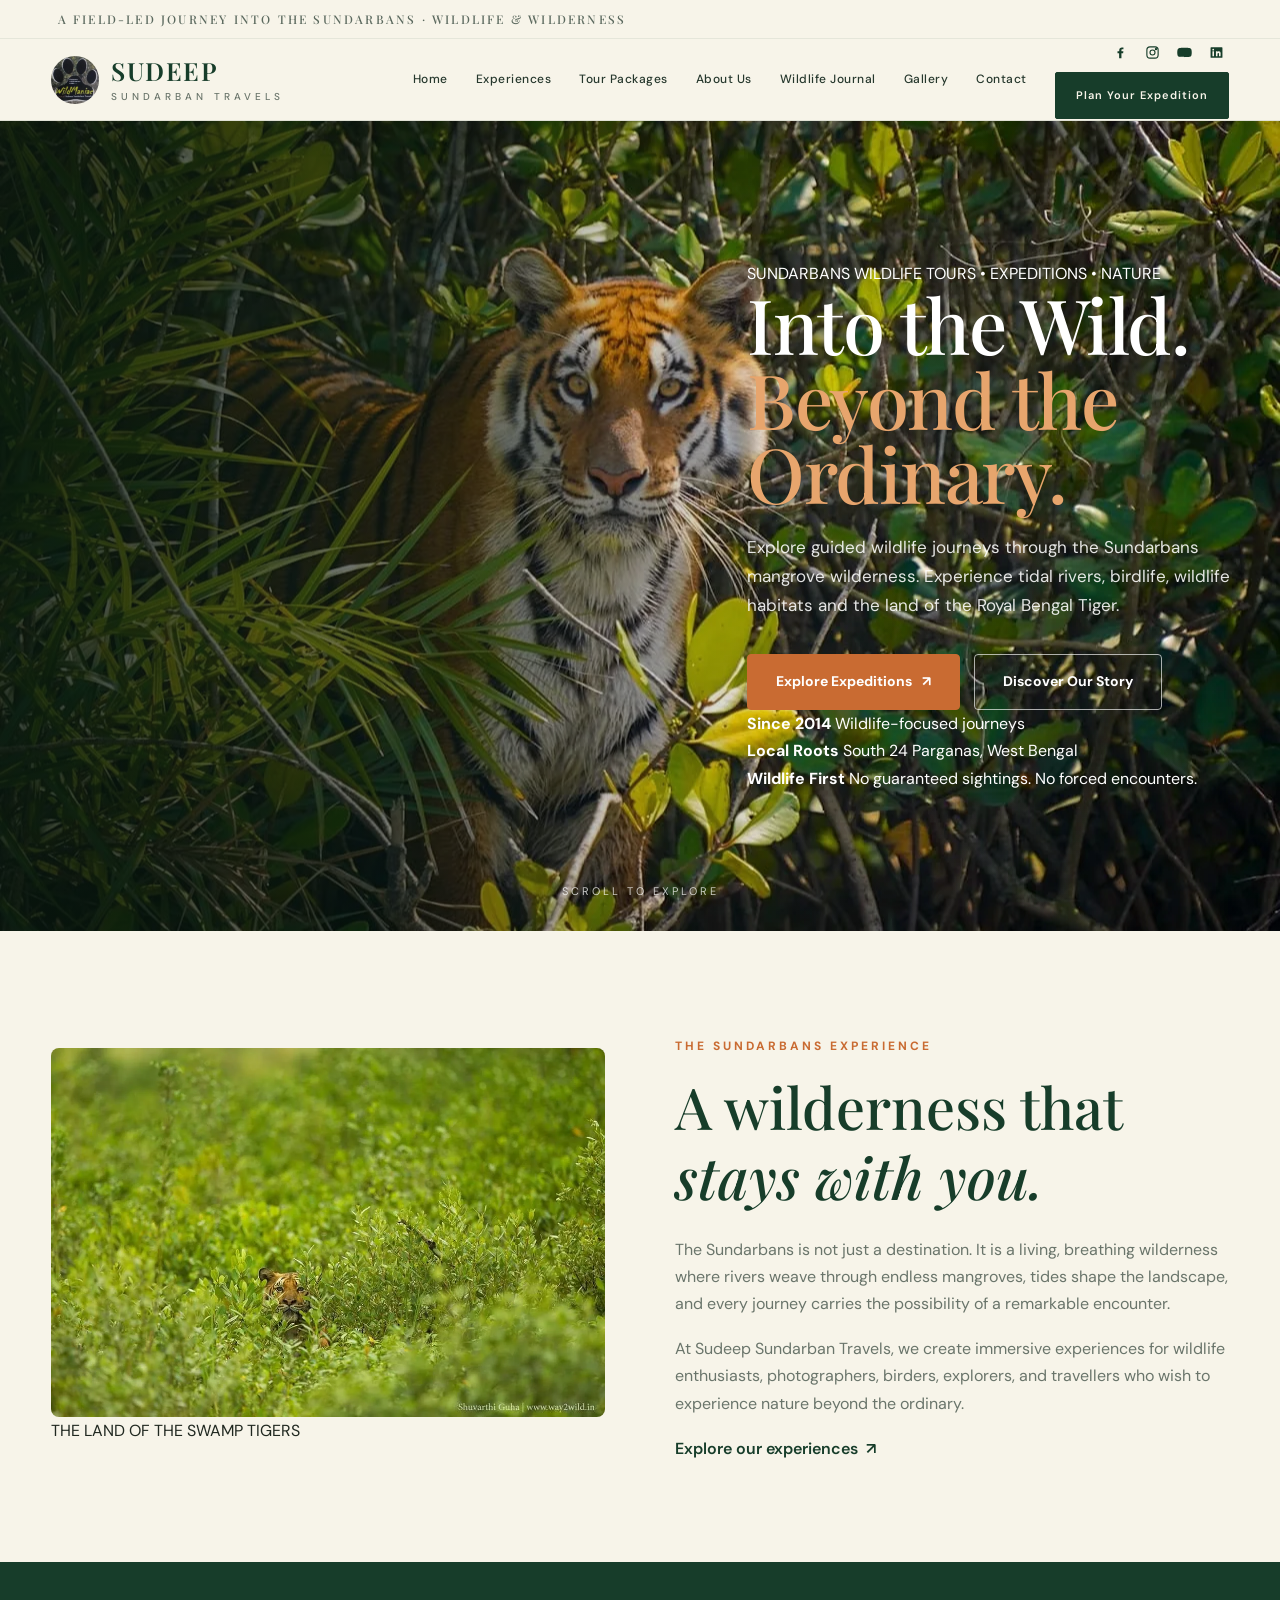
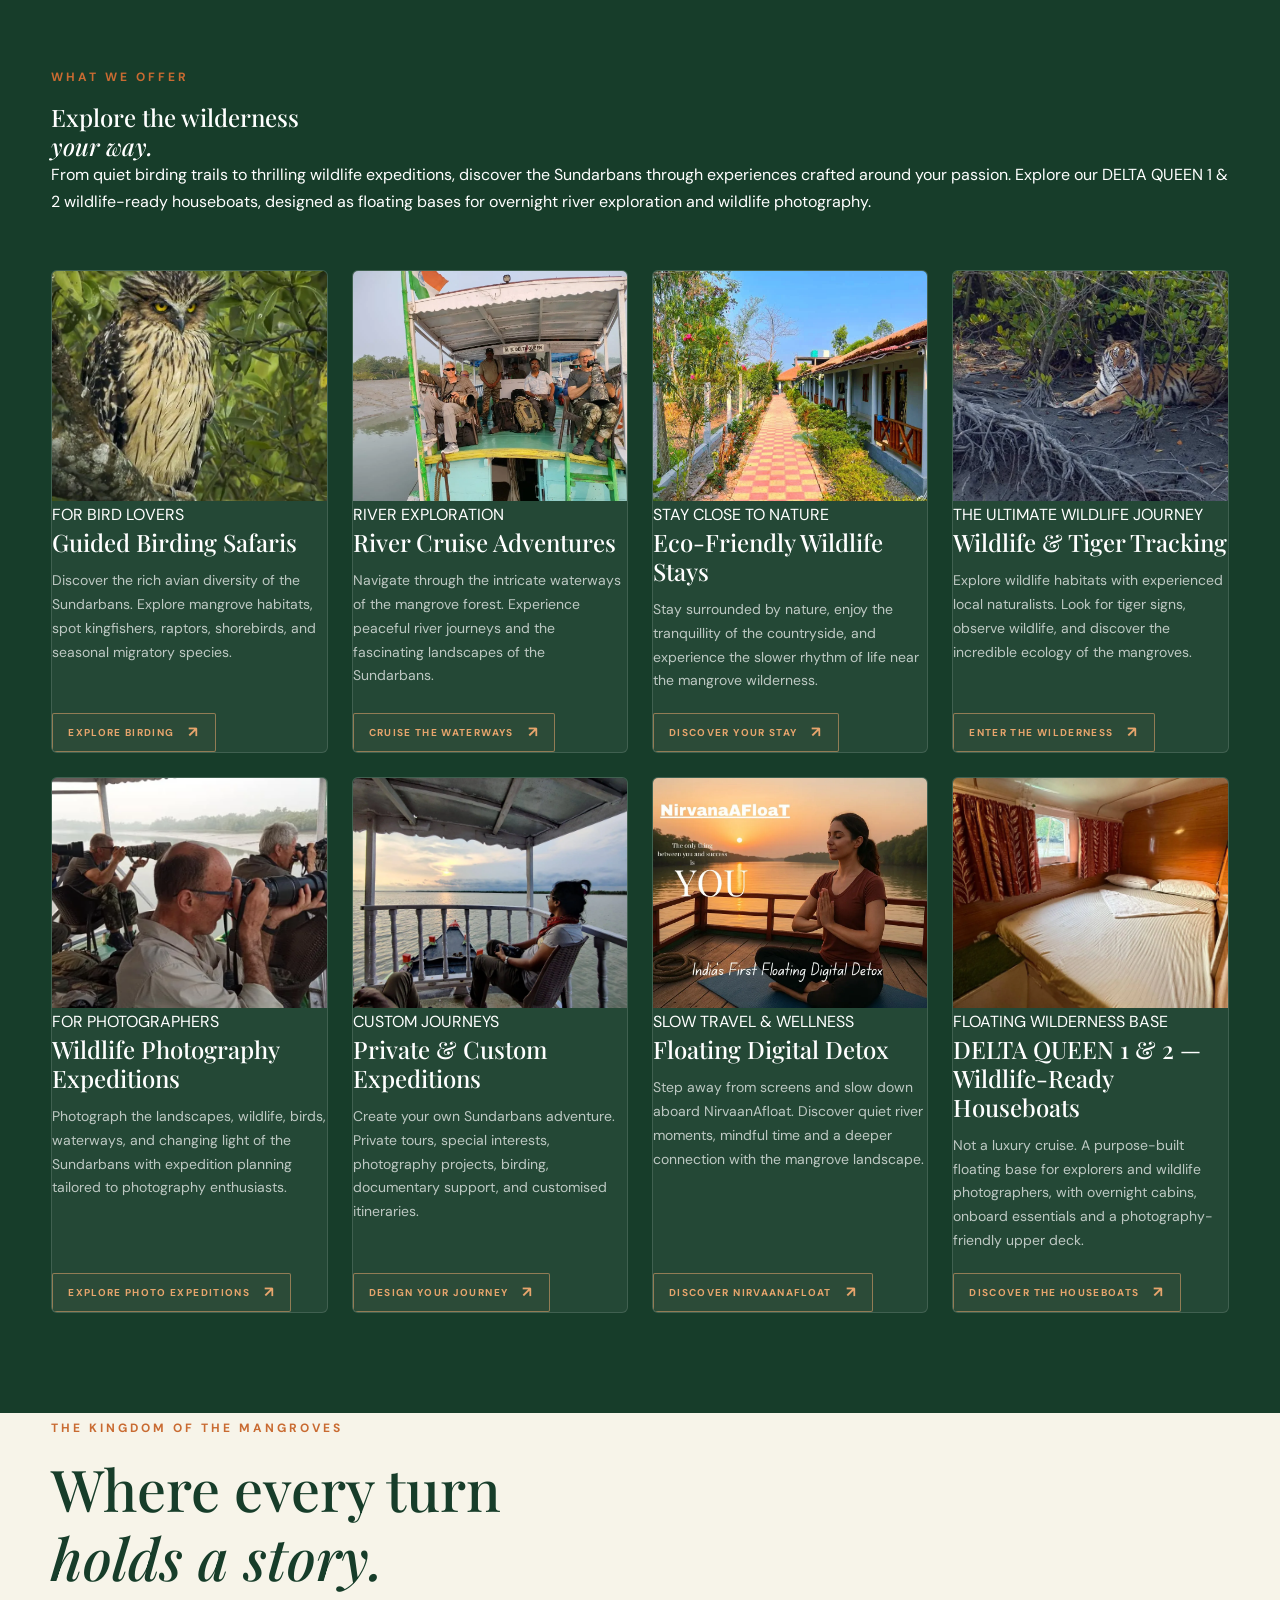
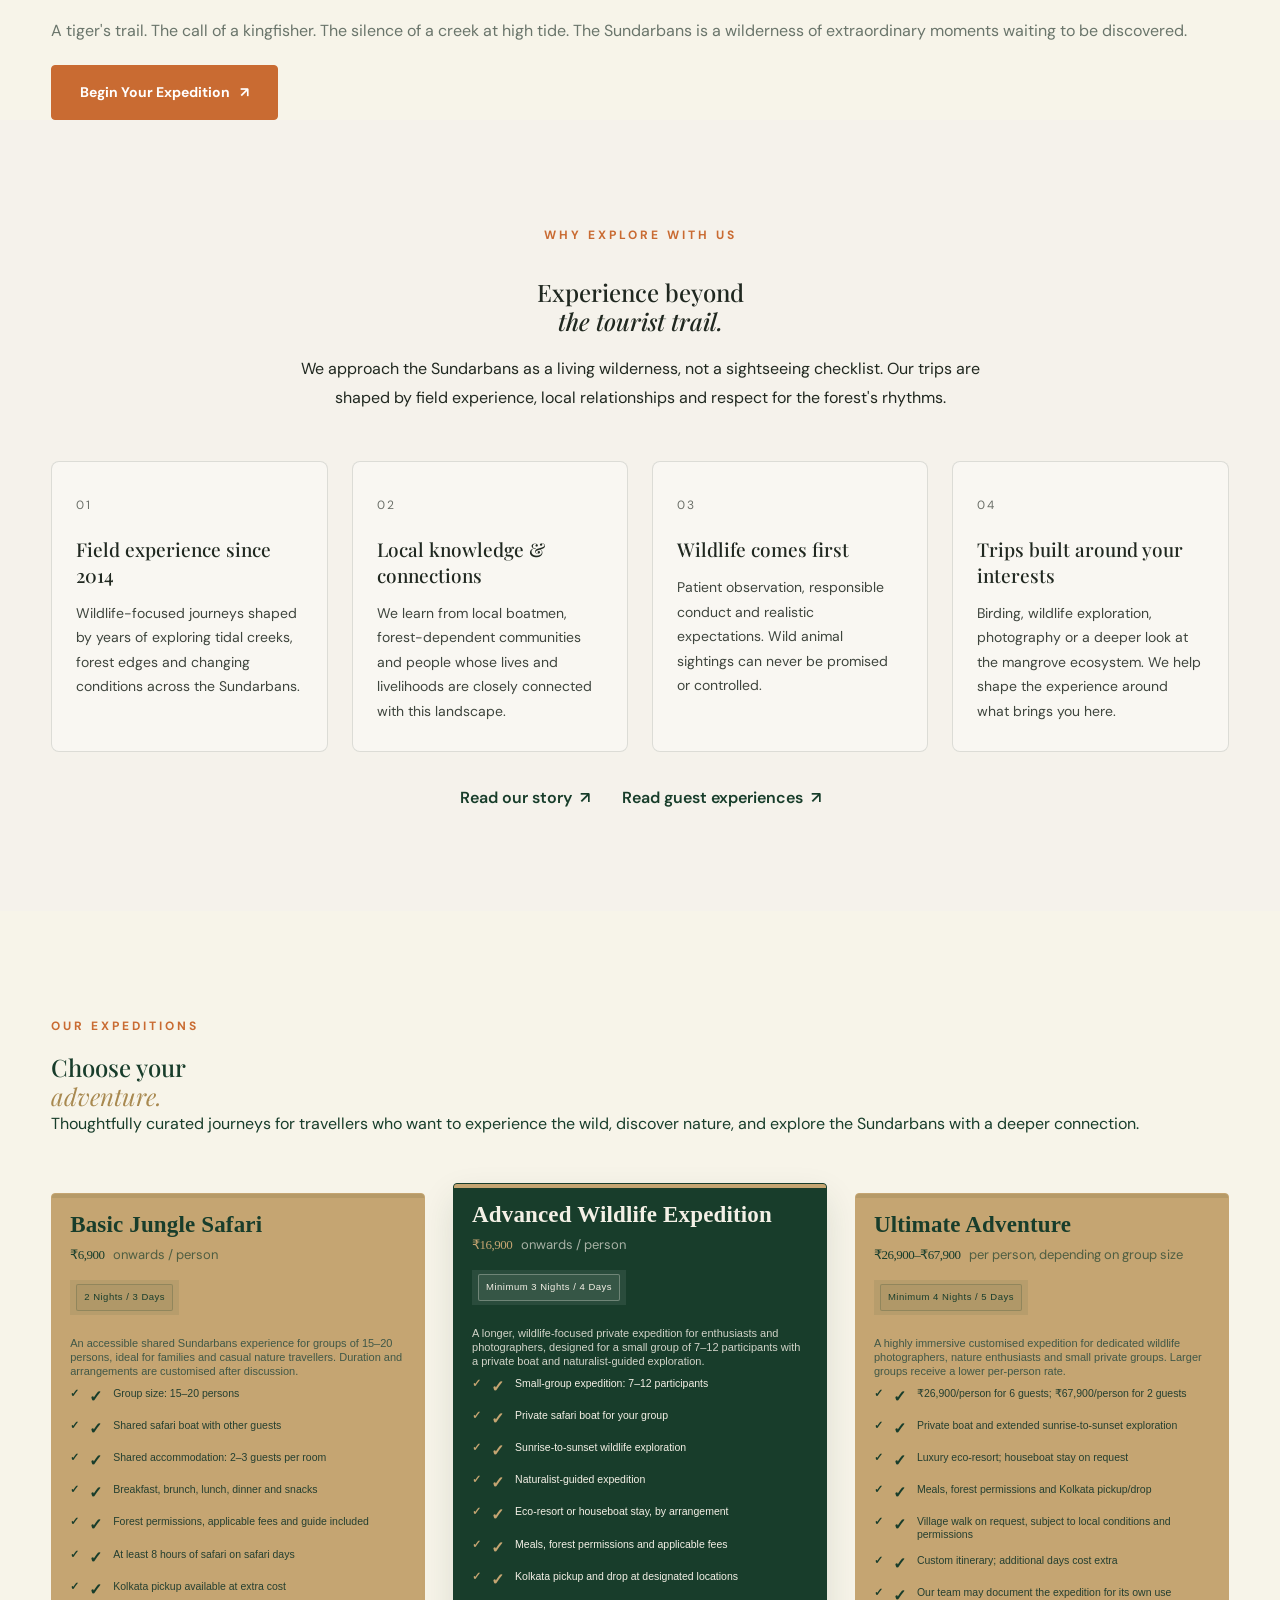
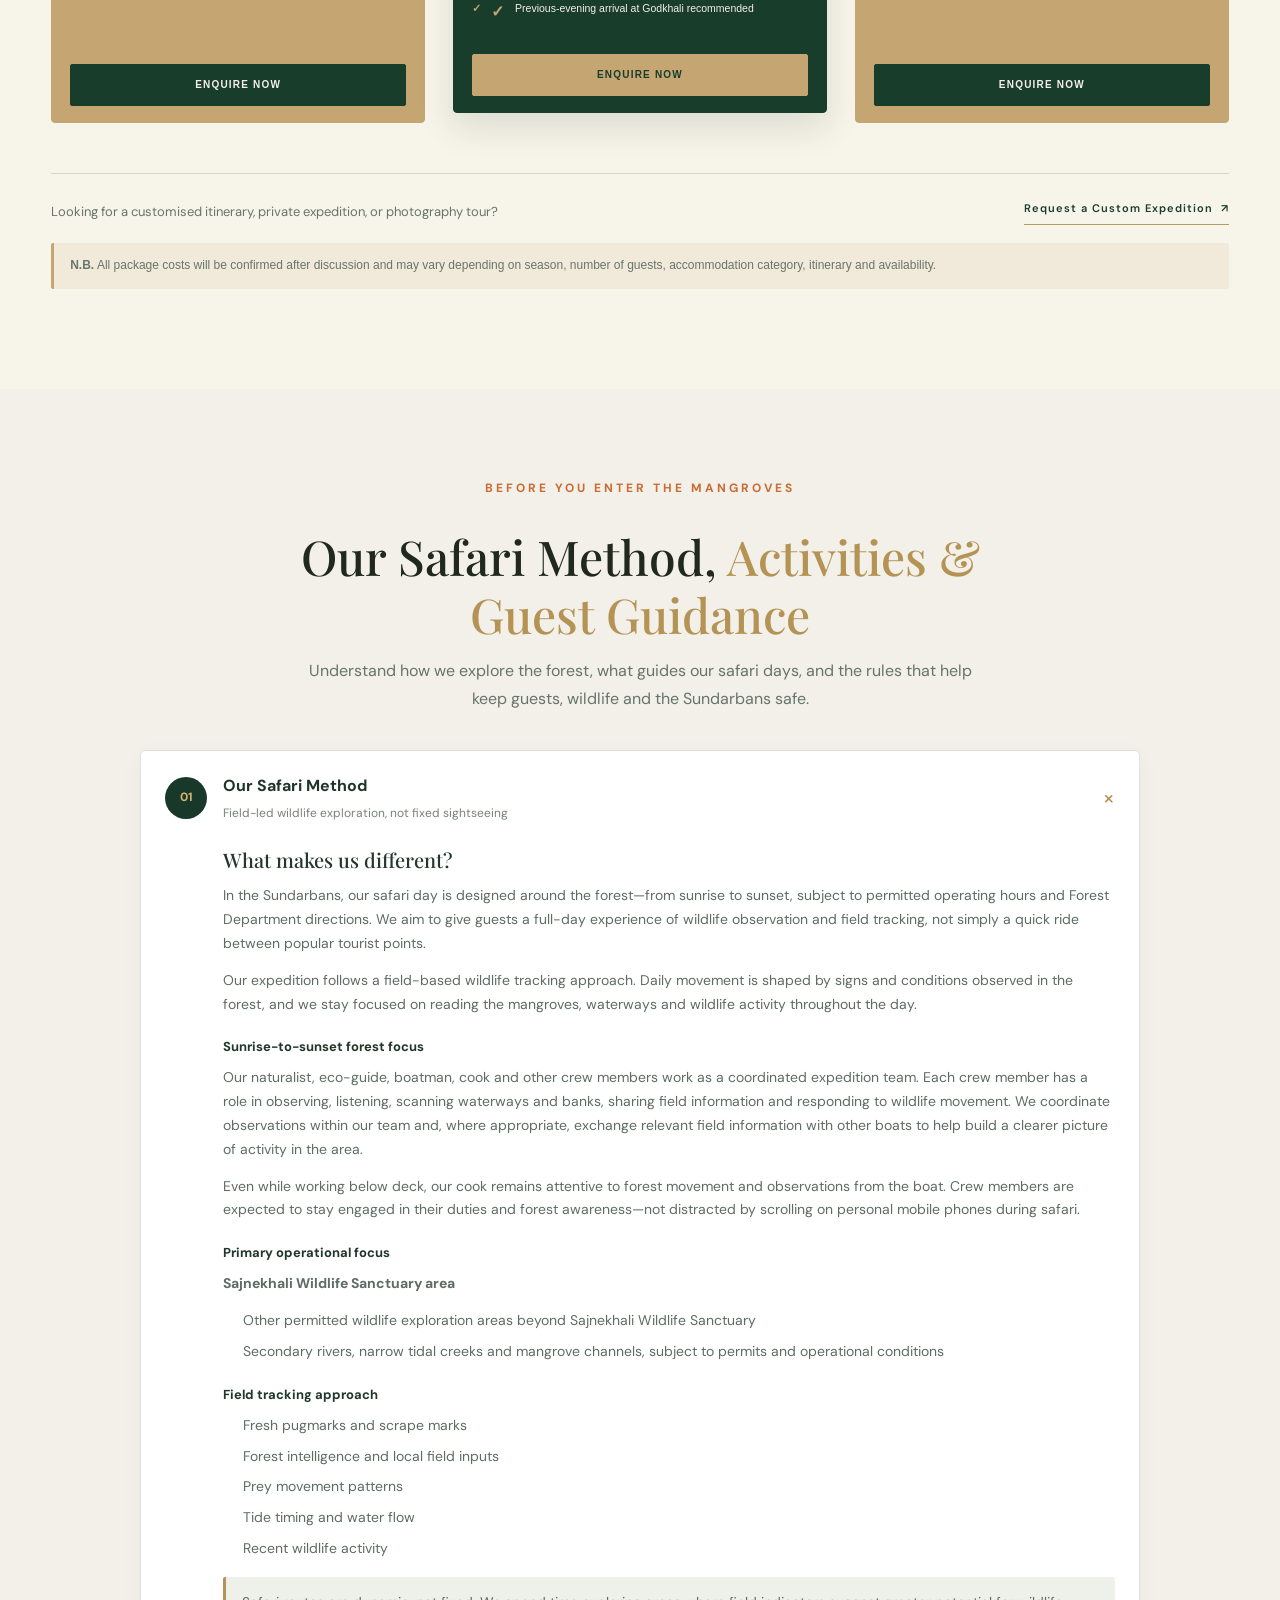
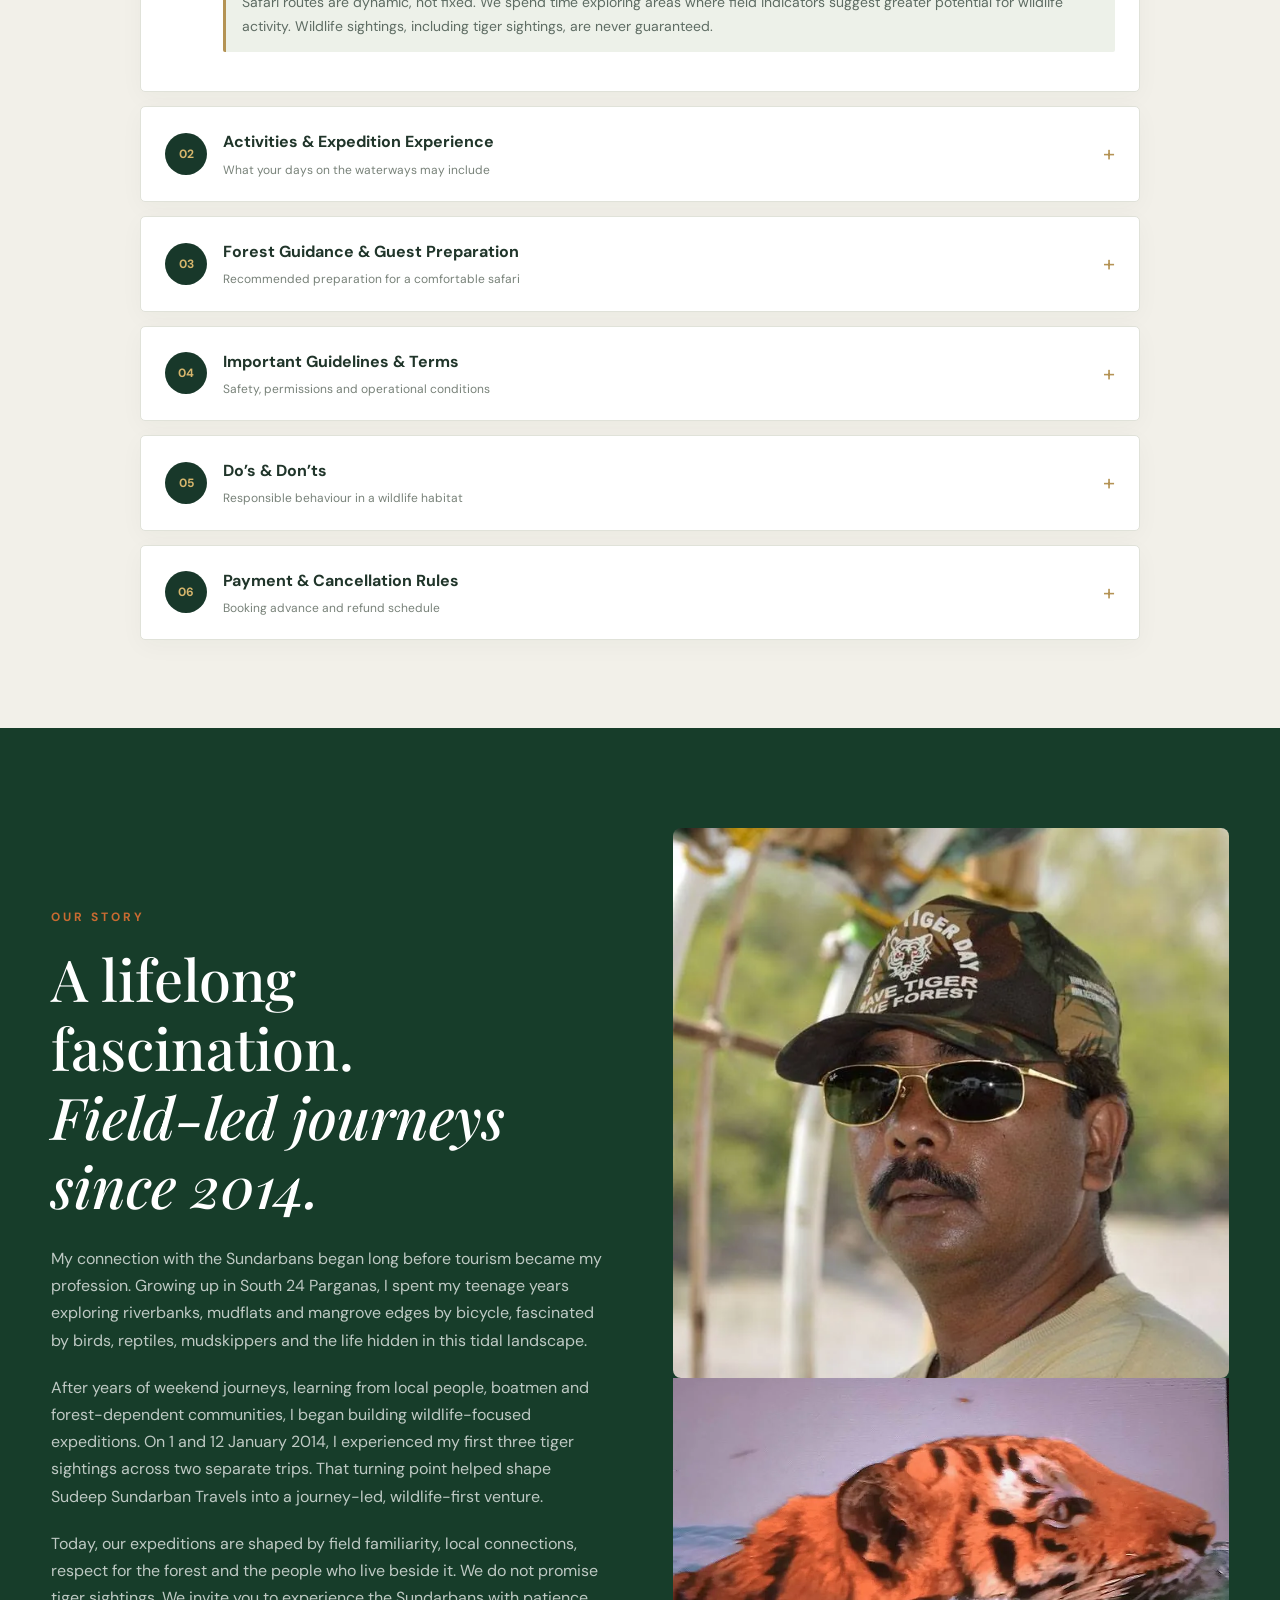
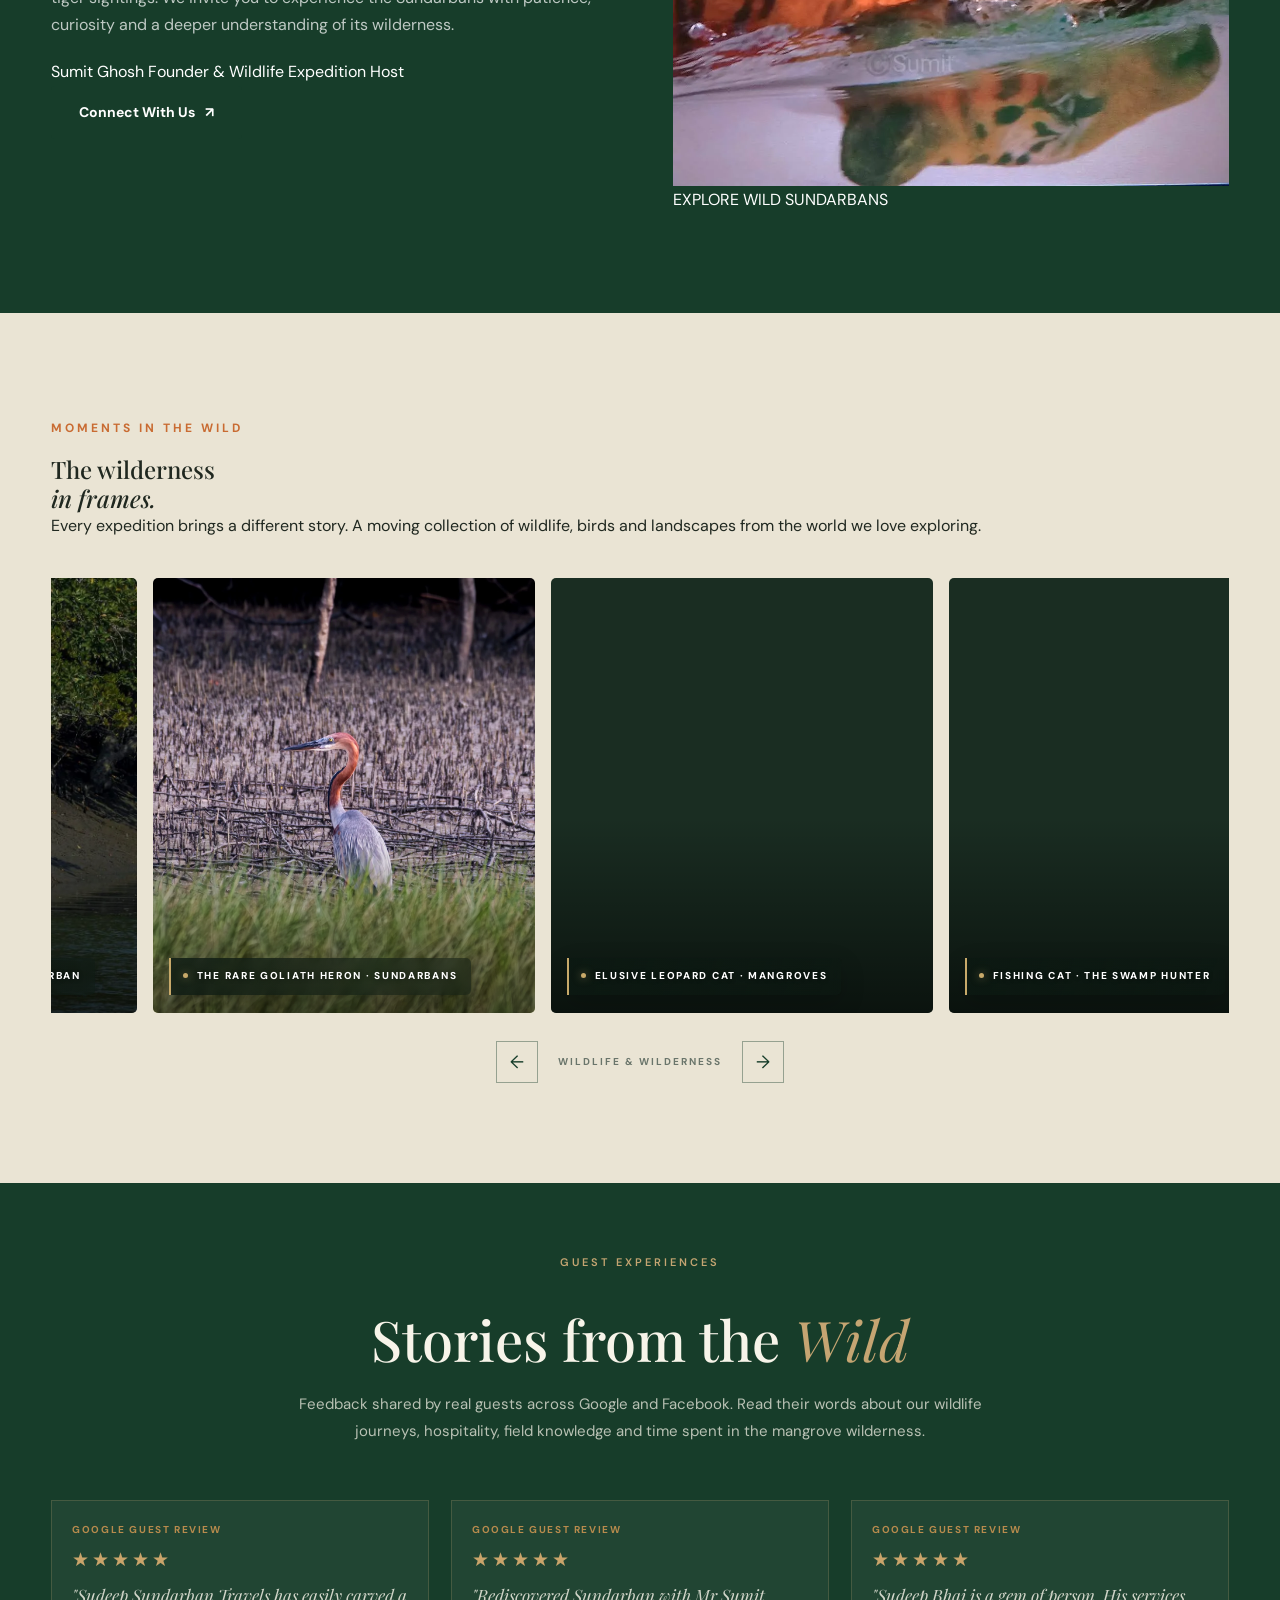
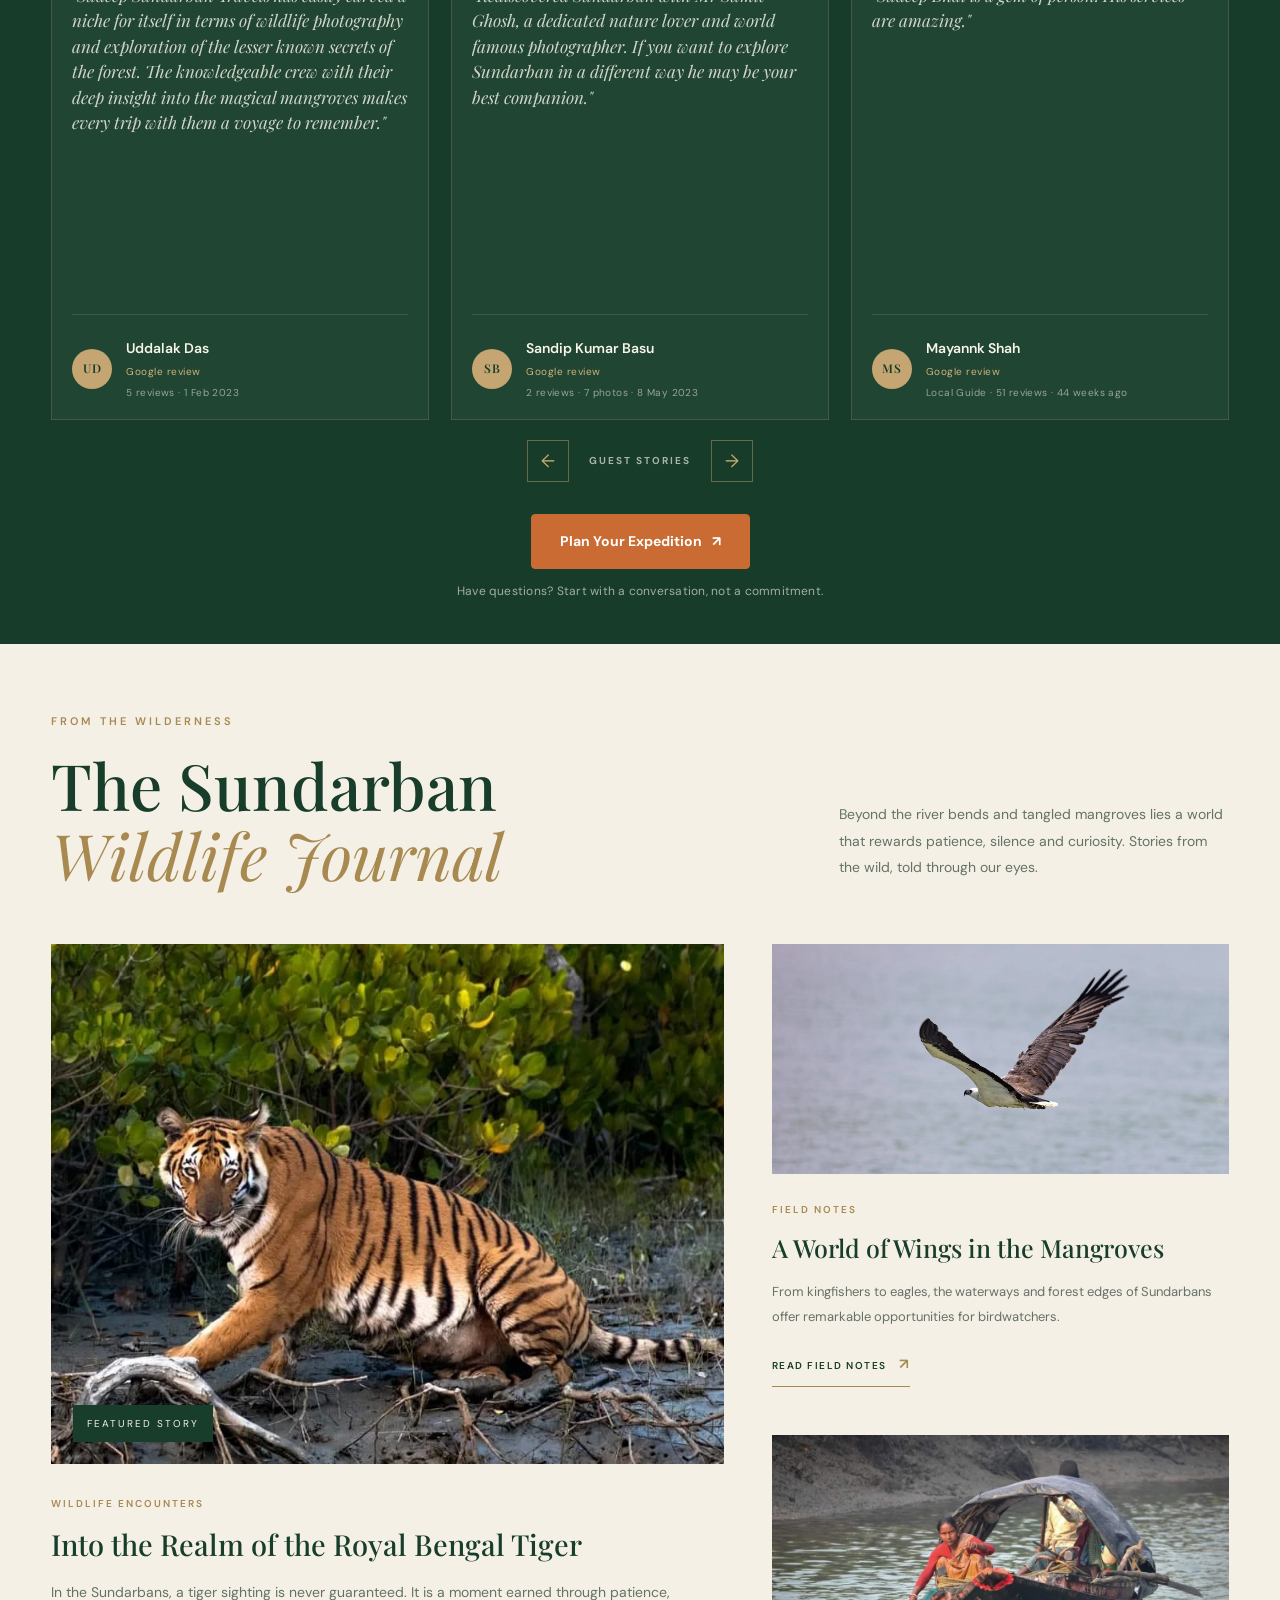
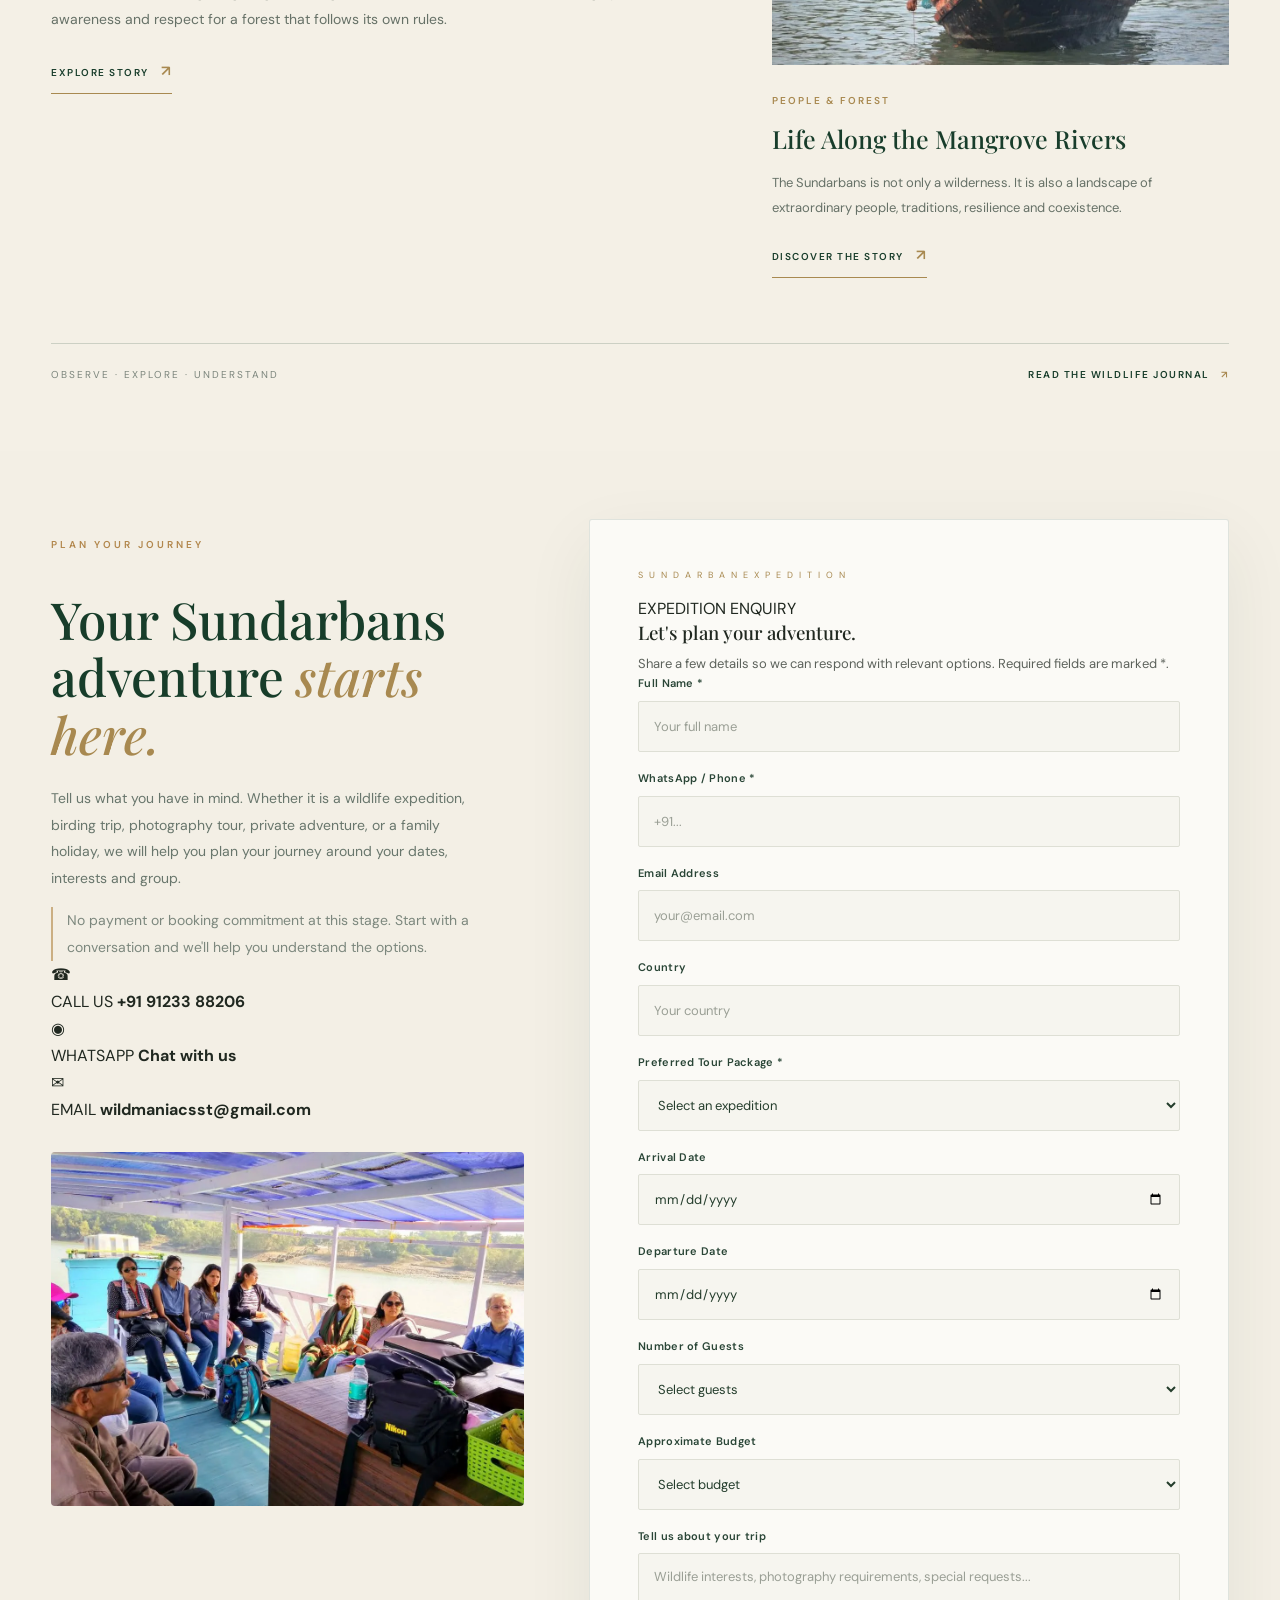
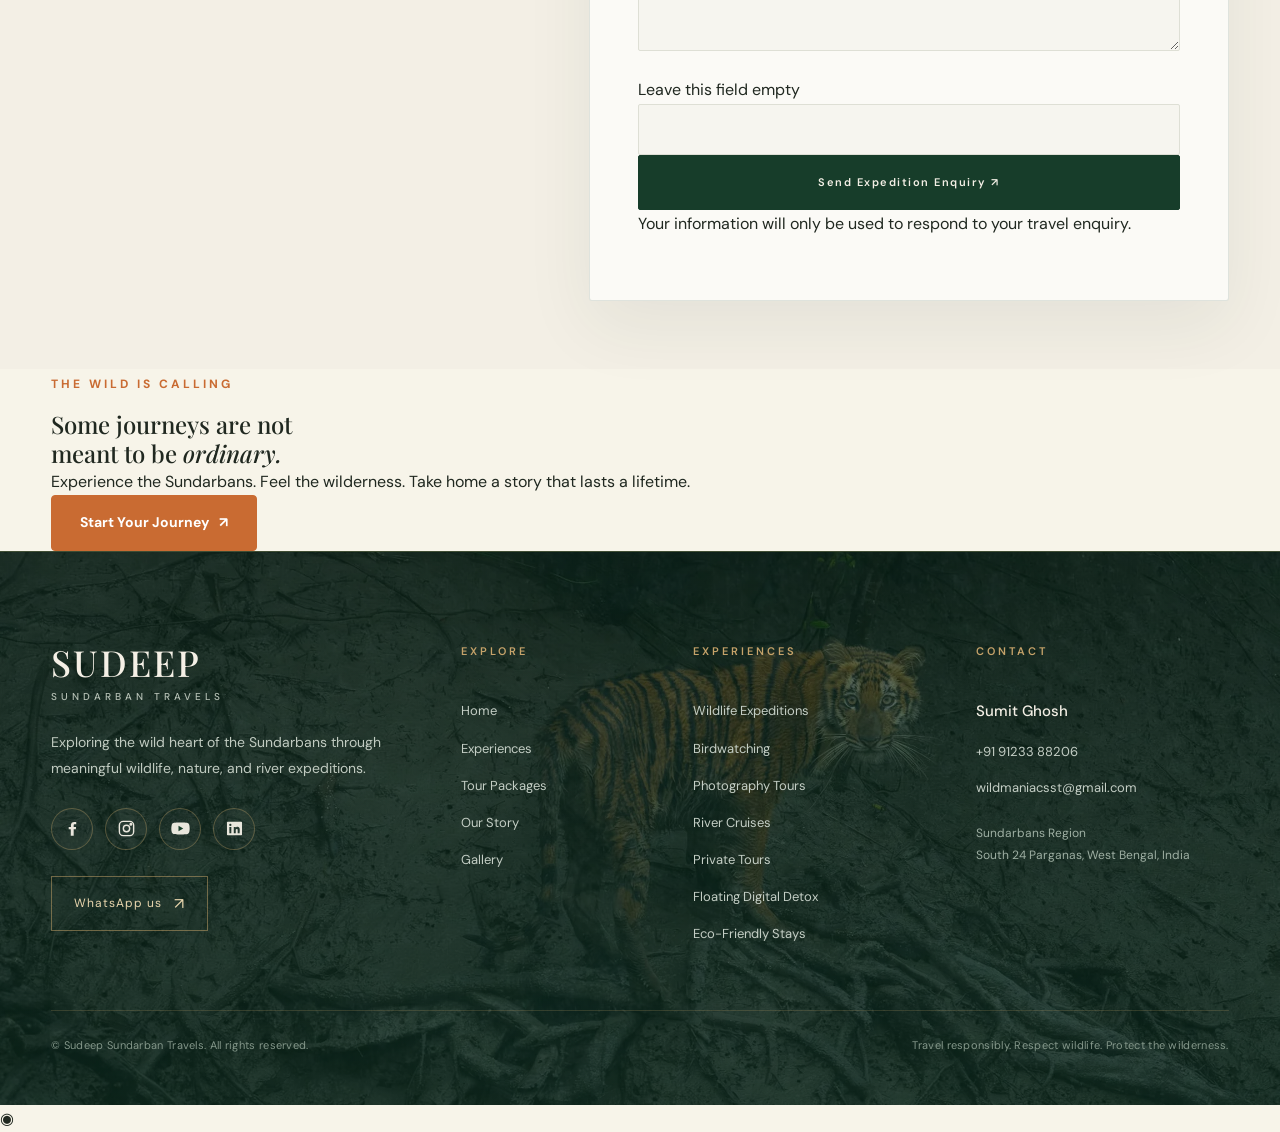
==== index.html @ 978400a9 "Replace two outdated Google guest reviews with three recent reviews" ====
<!DOCTYPE html>
<html lang="en">
<head>
  <meta name="google-site-verification" content="EyM6zObB5ZK-fNd4vHeNIIYz7JCWx_sxM-kprVKvKSo" />
  <meta charset="UTF-8">
  <meta name="viewport" content="width=device-width, initial-scale=1.0">

  <title>Sundarbans Wildlife Tours & Expeditions | Sudeep Sundarban Travels</title>

  <meta name="description"
        content="Explore guided Sundarbans wildlife tours, tiger and birding expeditions, photography trips, private journeys and floating digital detox experiences with Sudeep Sundarban Travels.">

  <meta name="keywords"
        content="Sundarbans wildlife tours, tiger expeditions, Sundarbans birding tours, wildlife photography tours, private Sundarbans tours, floating digital detox Sundarbans, NirvaanAfloat, Sudeep Sundarban Travels">

  <meta name="author" content="Sumit Ghosh - Sudeep Sundarban Travels">

  <meta name="theme-color" content="#10231b">
  <meta name="robots" content="index, follow, max-image-preview:large">

<!-- Structured Data: Sudeep Sundarban Travels -->
<script type="application/ld+json">
{
  "@context": "https://schema.org",
  "@type": "TravelAgency",
  "name": "Sudeep Sundarban Travels",
  "url": "https://wildmaniacsst-cell.github.io/sudeep-sundarban-travels/",
  "description": "Guided wildlife expeditions, birding, photography tours, private journeys, river cruises and floating digital detox experiences in the Sundarbans, India.",
  "areaServed": {
    "@type": "Place",
    "name": "Sundarbans, India"
  },
  "knowsAbout": [
    "Sundarbans Wildlife Tourism",
    "Sundarbans Tiger",
    "Wildlife Photography",
    "Birdwatching",
    "Mangrove Ecosystem",
    "Nature Expeditions",
    "Sundarbans River Cruise",
    "Floating Digital Detox",
    "Mindful Nature Travel",
    "NirvaanAfloat"
  ],
  "founder": {
    "@type": "Person",
    "name": "Sumit Ghosh"
  },
  "logo": "https://wildmaniacsst-cell.github.io/sudeep-sundarban-travels/logo.webp",
  "image": "https://wildmaniacsst-cell.github.io/sudeep-sundarban-travels/sundarban%20tiger%202.webp",
  "sameAs": [
    "https://www.instagram.com/sudeep_sundarban_travels/",
    "https://www.youtube.com/@wildmaniac-india5444"
  ]
}
</script>

  <meta property="og:title"
        content="Sundarbans Wildlife Tours & Expeditions | Sudeep Sundarban Travels">

  <meta property="og:description"
        content="Explore wildlife expeditions, birding, photography, private journeys and NirvaanAfloat, a floating digital detox experience in the Sundarbans with Sudeep Sundarban Travels.">

  <meta property="og:type" content="website">
  <meta property="og:site_name" content="Sudeep Sundarban Travels">
  <meta property="og:image" content="https://wildmaniacsst-cell.github.io/sudeep-sundarban-travels/sundarban%20tiger%202.webp">
  <meta name="twitter:image" content="https://wildmaniacsst-cell.github.io/sudeep-sundarban-travels/sundarban%20tiger%202.webp">
  <!-- Canonical URL -->
  <link rel="canonical" href="https://wildmaniacsst-cell.github.io/sudeep-sundarban-travels/">

  <!-- Open Graph URL -->
  <meta property="og:url" content="https://wildmaniacsst-cell.github.io/sudeep-sundarban-travels/">

  <!-- Twitter/X Sharing Metadata -->
  <meta name="twitter:card" content="summary_large_image">
  <meta name="twitter:title" content="Sundarban Wildlife Tours & Expeditions | Sudeep">
  <meta name="twitter:description" content="Sundarbans wildlife, birding and photography tours, private journeys and floating digital detox experiences with Sudeep Sundarban Travels.">
  <link rel="preload" as="image" href="sundarban%20tiger%202.webp" fetchpriority="high">
  <link rel="preconnect" href="https://fonts.googleapis.com">
  <link rel="preconnect" href="https://fonts.gstatic.com" crossorigin>

  <link href="https://fonts.googleapis.com/css2?family=DM+Sans:wght@400;500;600;700&family=Playfair+Display:wght@400;500;600;700&display=swap"
        rel="stylesheet">

  <link rel="stylesheet" href="style.css">



<!-- Removed redundant font request; site uses DM Sans and Playfair Display. -->
</head>

<body>

  <!-- ================= PRELOADER / TOP ================= -->

  <div class="announcement-bar">
    <p>
      A FIELD-LED JOURNEY INTO THE SUNDARBANS · WILDLIFE & WILDERNESS
      
    </p>
  </div>


  <!-- ================= NAVIGATION ================= -->

  <header class="site-header" id="header">

    <div class="container nav-container">

      <a href="#home" class="brand">

    <img decoding="async" src="logo.webp" alt="WildManiac - Sudeep Sundarban Travels" class="brand-logo" loading="eager">

    <div class="brand-text">
        <span class="brand-name">SUDEEP</span>
        <span class="brand-subtitle">SUNDARBAN TRAVELS</span>
    </div>

</a>


      <button class="menu-toggle"
              id="menuToggle"
              aria-label="Open navigation menu"
              aria-expanded="false">

        <span></span>
        <span></span>
        <span></span>

      </button>


      <nav class="main-nav" id="mainNav">

        <a href="#home">Home</a>
        <a href="#experiences">Experiences</a>
        <a href="#packages">Tour Packages</a>
        <a href="#about">About Us</a>
<a href="sundarban-wildlife-journal.html">Wildlife Journal</a>
<a href="#gallery">Gallery</a>
        <a href="#contact">Contact</a>

        <div class="mobile-nav-links" aria-label="Expedition pages">
          <a href="explore-sundarban-expeditions.html">Explore All Expeditions</a>
          <a href="sundarban-wildlife-expedition.html">Wildlife Expedition</a>
          <a href="sundarban-wildlife-photography-tour.html">Photography Tour</a>
          <a href="sundarban-birding-expedition.html">Birding Expedition</a>
          <a href="private-sundarban-tour.html">Private &amp; Custom Tour</a>
          <a href="sundarban-eco-friendly-wildlife-stays.html">Eco-Friendly Stays</a>
          <a href="floating-digital-detox-sundarbans.html">Floating Digital Detox</a>
          <a href="sundarban-wildlife-journal.html">Wildlife Journal</a>
          <a href="our-story-sudeep-sundarban-travels.html">Our Story</a>
        </div>

        <div class="header-cta-stack">
          <div class="header-social-links" aria-label="Follow Sudeep Sundarban Travels">
            <a href="https://www.facebook.com/prodas.mondal" target="_blank" rel="noopener noreferrer" aria-label="Facebook"><svg viewBox="0 0 24 24" fill="currentColor"><path d="M13.5 21v-8h2.7l.4-3h-3.1V8.1c0-.9.3-1.5 1.5-1.5h1.7V3.9c-.3 0-1.3-.1-2.5-.1-2.5 0-4.2 1.5-4.2 4.3V10H7.2v3h2.6v8z"/></svg></a>
            <a href="https://www.instagram.com/sudeep_sundarban_travels/" target="_blank" rel="noopener noreferrer" aria-label="Instagram"><svg viewBox="0 0 24 24" fill="none" stroke="currentColor" stroke-width="1.8"><rect x="3" y="3" width="18" height="18" rx="5"/><circle cx="12" cy="12" r="4"/><circle cx="17.5" cy="6.5" r="1" fill="currentColor"/></svg></a>
            <a href="https://www.youtube.com/@wildmaniac-india5444" target="_blank" rel="noopener noreferrer" aria-label="YouTube"><svg viewBox="0 0 24 24" fill="currentColor"><path d="M23 7.2a3 3 0 0 0-2.1-2.1C19 4.5 12 4.5 12 4.5s-7 0-8.9.6A3 3 0 0 0 1 7.2C.4 9 .4 12 .4 12s0 3 .6 4.8a3 3 0 0 0 2.1 2.1c1.9.6 8.9.6 8.9.6s7 0 8.9-.6a3 3 0 0 0 2.1-2.1C23.6 15 23.6 12 23.6 12s0-3-.6-4.8z"/><path d="M9.5 8.5v7l6-3.5z" fill="#173d2a"/></svg></a>
            <a href="https://www.linkedin.com/in/sumit-ghosh-709480b7/" target="_blank" rel="noopener noreferrer" aria-label="LinkedIn"><svg viewBox="0 0 24 24" fill="currentColor"><path d="M20.5 3.5h-17A1 1 0 0 0 2.5 4.5v15a1 1 0 0 0 1 1h17a1 1 0 0 0 1-1v-15a1 1 0 0 0-1-1zM8 18H5.5v-8H8zM6.75 8.9a1.45 1.45 0 1 1 0-2.9 1.45 1.45 0 0 1 0 2.9zM18.5 18h-2.5v-3.9c0-.9-.3-1.5-1.1-1.5-.6 0-1 .4-1.2.8-.1.2-.1.5-.1.8V18h-2.5v-8h2.5v1.1c.3-.5 1-1.3 2.3-1.3 1.7 0 2.7 1.1 2.7 3.4z"/></svg></a>
          </div>
          <a href="#booking" class="nav-book-button">Plan Your Expedition</a>
        </div>

      </nav>

    </div>

  </header>


  <!-- ================= HERO SECTION ================= -->

  <main>

    <section class="hero-section" id="home">

      <div class="hero-overlay"></div>

      <div class="hero-content container">

        <div class="hero-label">
          <span class="hero-label-dot"></span>
          SUNDARBANS WILDLIFE TOURS • EXPEDITIONS • NATURE
        </div>

        <h1>
          Into the Wild.<br>
          <span>Beyond the Ordinary.</span>
        </h1>

        <p class="hero-description">
          Explore guided wildlife journeys through the Sundarbans mangrove wilderness.
          Experience tidal rivers, birdlife, wildlife habitats and the land of the
          Royal Bengal Tiger.
        </p>

        <div class="hero-buttons">

          <a href="explore-sundarban-expeditions.html" class="button button-primary">
            Explore Expeditions
            <span>↗</span>
          </a>

          <a href="our-story-sudeep-sundarban-travels.html" class="button button-outline">
            Discover Our Story
          </a>

        </div>

        <div class="hero-bottom-info">

          <div class="hero-info-item">
            <strong>Since 2014</strong>
            <span>Wildlife-focused journeys</span>
          </div>

          <div class="hero-info-item">
            <strong>Local Roots</strong>
            <span>South 24 Parganas, West Bengal</span>
          </div>

          <div class="hero-info-item">
            <strong>Wildlife First</strong>
            <span>No guaranteed sightings. No forced encounters.</span>
          </div>

        </div>

      </div>

      <div class="hero-scroll">
        <span>SCROLL TO EXPLORE</span>
        <div class="scroll-line"></div>
      </div>

    </section>


    <!-- ================= INTRODUCTION ================= -->

    <section class="intro-section section-padding">

      <div class="container intro-grid">

        <div class="intro-image-wrap">

          <img decoding="async"
    src="https://wildmaniacsst-cell.github.io/sudeep-sundarban-travels/sundarban%20tiger%2015.webp"
    alt="Royal Bengal Tiger in the Sundarbans mangrove forest"
    class="intro-image"
    loading="eager" fetchpriority="high">

          <div class="image-caption">
            <span>THE LAND OF THE SWAMP TIGERS</span>
          </div>

        </div>


        <div class="intro-content">

          <span class="section-eyebrow">
            THE SUNDARBANS EXPERIENCE
          </span>

          <h2>
            A wilderness that<br>
            <em>stays with you.</em>
          </h2>

          <p>
            The Sundarbans is not just a destination. It is a living,
            breathing wilderness where rivers weave through endless mangroves,
            tides shape the landscape, and every journey carries the
            possibility of a remarkable encounter.
          </p>

          <p>
            At Sudeep Sundarban Travels, we create immersive experiences
            for wildlife enthusiasts, photographers, birders, explorers,
            and travellers who wish to experience nature beyond the ordinary.
          </p>

          <a href="#experiences" class="text-link">
            Explore our experiences <span>↗</span>
          </a>

        </div>

      </div>

    </section>


    <!-- ================= EXPERIENCES ================= -->

    <section class="experiences-section section-padding" id="experiences">

      <div class="container">

        <div class="section-heading">

          <div>
            <span class="section-eyebrow">WHAT WE OFFER</span>

            <h2>
              Explore the wilderness<br>
              <em>your way.</em>
            </h2>
          </div>

          <p>
            From quiet birding trails to thrilling wildlife expeditions,
            discover the Sundarbans through experiences crafted around
            your passion. Explore our <a href="sundarban-wildlife-houseboat-delta-queen.html">DELTA QUEEN 1 &amp; 2 wildlife-ready houseboats</a>,
            designed as floating bases for overnight river exploration and wildlife photography.
          </p>

        </div>


        <div class="experience-grid">


          <!-- EXPERIENCE 1 -->

          <article class="experience-card">

            <div class="experience-image">

             <img decoding="async"
    src="https://wildmaniacsst-cell.github.io/sudeep-sundarban-travels/BUFFY.webp"
    alt="Buffy fish owl in the Sundarbans mangrove habitat"
    loading="lazy">



            </div>

            <div class="experience-content">

              <span class="experience-tag">FOR BIRD LOVERS</span>

              <h3>Guided Birding Safaris</h3>

              <p>
                Discover the rich avian diversity of the Sundarbans.
                Explore mangrove habitats, spot kingfishers, raptors,
                shorebirds, and seasonal migratory species.
              </p>

              <a href="sundarban-birding-expedition.html" class="experience-cta">
                Explore Birding <span>↗</span>
              </a>

            </div>

          </article>


          <!-- EXPERIENCE 2 -->

          <article class="experience-card">

            <div class="experience-image">
<img decoding="async"
    src="foreigners.webp"
    alt="Sundarbans river expedition aboard a boat through mangrove waterways"
    loading="lazy">


            </div>

            <div class="experience-content">

              <span class="experience-tag">RIVER EXPLORATION</span>

              <h3>River Cruise Adventures</h3>

              <p>
                Navigate through the intricate waterways of the mangrove
                forest. Experience peaceful river journeys and the
                fascinating landscapes of the Sundarbans.
              </p>

              <a href="#booking" class="experience-cta">
                Cruise the Waterways <span>↗</span>
              </a>

            </div>

          </article>


          <!-- EXPERIENCE 3 -->

          <article class="experience-card">

            <div class="experience-image">

             <img decoding="async"
    src="https://wildmaniacsst-cell.github.io/sudeep-sundarban-travels/resort%201.webp"
    alt="Eco-friendly accommodation in the Sundarbans"
    loading="lazy">
            </div>

            <div class="experience-content">

              <span class="experience-tag">STAY CLOSE TO NATURE</span>

              <h3>Eco-Friendly Wildlife Stays</h3>

              <p>
                Stay surrounded by nature, enjoy the tranquillity
                of the countryside, and experience the slower rhythm
                of life near the mangrove wilderness.
              </p>

              <a href="sundarban-eco-friendly-wildlife-stays.html" class="experience-cta">
                Discover Your Stay <span>↗</span>
              </a>

            </div>

          </article>


          <!-- EXPERIENCE 4 -->

          <article class="experience-card">

            <div class="experience-image">

              <img decoding="async"
    src="https://wildmaniacsst-cell.github.io/sudeep-sundarban-travels/sundarban%20tiger%2010.webp"
    alt="Royal Bengal tiger in the Sundarbans mangrove forest"
    loading="lazy">
            

            </div>

            <div class="experience-content">

              <span class="experience-tag">THE ULTIMATE WILDLIFE JOURNEY</span>

              <h3>Wildlife & Tiger Tracking</h3>

              <p>
                Explore wildlife habitats with experienced local
                naturalists. Look for tiger signs, observe wildlife,
                and discover the incredible ecology of the mangroves.
              </p>

              <a href="sundarban-wildlife-expedition.html" class="experience-cta">
    Enter the Wilderness <span>↗</span>
</a>

            </div>

          </article>


          <!-- EXPERIENCE 5 -->

          <article class="experience-card">

            <div class="experience-image">

             <img decoding="async"
    src="https://wildmaniacsst-cell.github.io/sudeep-sundarban-travels/sundarban%20photography%203.webp"
    alt="Wildlife photography expedition in the Sundarbans"
    loading="lazy">

        

            </div>

            <div class="experience-content">

              <span class="experience-tag">FOR PHOTOGRAPHERS</span>

              <h3>Wildlife Photography Expeditions</h3>

              <p>
                Photograph the landscapes, wildlife, birds, waterways,
                and changing light of the Sundarbans with expedition
                planning tailored to photography enthusiasts.
              </p>

             <a href="sundarban-wildlife-photography-tour.html" class="experience-cta">
    Explore Photo Expeditions <span>↗</span>
</a>

            </div>

          </article>


          <!-- EXPERIENCE 6 -->

          <article class="experience-card">

            <div class="experience-image">

             <img decoding="async"
    src="https://wildmaniacsst-cell.github.io/sudeep-sundarban-travels/sundarban%205.webp"
    alt="Sundarban mangrove wilderness and natural landscape"
    loading="lazy">

         

            </div>

            <div class="experience-content">

              <span class="experience-tag">CUSTOM JOURNEYS</span>

              <h3>Private & Custom Expeditions</h3>

              <p>
                Create your own Sundarbans adventure. Private tours,
                special interests, photography projects, birding,
                documentary support, and customised itineraries.
              </p>

             <a href="private-sundarban-tour.html" class="experience-cta">
    Design Your Journey <span>↗</span>
</a>

            </div>

          </article>

          <!-- EXPERIENCE 7: FLOATING DIGITAL DETOX -->

          <article class="experience-card">

            <div class="experience-image">

              <img decoding="async"
    src="https://wildmaniacsst-cell.github.io/sudeep-sundarban-travels/digital%2520detox.webp"
    alt="NirvaanAfloat floating digital detox concept on Sundarbans waterways"
    loading="lazy">

            </div>

            <div class="experience-content">

              <span class="experience-tag">SLOW TRAVEL &amp; WELLNESS</span>

              <h3>Floating Digital Detox</h3>

              <p>
                Step away from screens and slow down aboard NirvaanAfloat.
                Discover quiet river moments, mindful time and a deeper
                connection with the mangrove landscape.
              </p>

              <a href="floating-digital-detox-sundarbans.html" class="experience-cta">
                Discover NirvaanAfloat <span>↗</span>
              </a>

            </div>

          </article>

          <!-- EXPERIENCE: DELTA QUEEN HOUSEBOATS -->
          <article class="experience-card">
            <div class="experience-image">
              <img decoding="async" src="boat-8.webp" alt="DELTA QUEEN 1 and 2 wildlife-ready houseboats on Sundarbans waterways" loading="lazy">
            </div>
            <div class="experience-content">
              <span class="experience-tag">FLOATING WILDERNESS BASE</span>
              <h3>DELTA QUEEN 1 &amp; 2 — Wildlife-Ready Houseboats</h3>
              <p>Not a luxury cruise. A purpose-built floating base for explorers and wildlife photographers, with overnight cabins, onboard essentials and a photography-friendly upper deck.</p>
              <a href="sundarban-wildlife-houseboat-delta-queen.html" class="experience-cta">Discover the Houseboats <span>↗</span></a>
            </div>
          </article>

        </div><!-- /experience-grid -->
      </div><!-- /experiences container -->
    </section><!-- /experiences section -->

          <!-- ================= WILDLIFE FEATURE ================= -->

    <section class="wildlife-section">

      <div class="wildlife-background"></div>

      <div class="wildlife-overlay"></div>

      <div class="container wildlife-content">

        <span class="section-eyebrow light">
          THE KINGDOM OF THE MANGROVES
        </span>

        <h2>
          Where every turn<br>
          <em>holds a story.</em>
        </h2>

        <p>
          A tiger's trail. The call of a kingfisher. The silence
          of a creek at high tide. The Sundarbans is a wilderness
          of extraordinary moments waiting to be discovered.
        </p>

        <a href="#booking" class="button button-primary">
          Begin Your Expedition <span>↗</span>
        </a>

      </div>

    </section>


    <!-- ================= WHY EXPLORE WITH US ================= -->
<section class="trust-section section-padding" id="why-us">
  <div class="container">
    <div class="trust-heading">
      <span class="section-eyebrow">WHY EXPLORE WITH US</span>
      <h2>Experience beyond<br><em>the tourist trail.</em></h2>
      <p>We approach the Sundarbans as a living wilderness, not a sightseeing checklist. Our trips are shaped by field experience, local relationships and respect for the forest's rhythms.</p>
    </div>
    <div class="trust-grid">
      <article class="trust-item">
        <span class="trust-number">01</span>
        <h3>Field experience since 2014</h3>
        <p>Wildlife-focused journeys shaped by years of exploring tidal creeks, forest edges and changing conditions across the Sundarbans.</p>
      </article>
      <article class="trust-item">
        <span class="trust-number">02</span>
        <h3>Local knowledge &amp; connections</h3>
        <p>We learn from local boatmen, forest-dependent communities and people whose lives and livelihoods are closely connected with this landscape.</p>
      </article>
      <article class="trust-item">
        <span class="trust-number">03</span>
        <h3>Wildlife comes first</h3>
        <p>Patient observation, responsible conduct and realistic expectations. Wild animal sightings can never be promised or controlled.</p>
      </article>
      <article class="trust-item">
        <span class="trust-number">04</span>
        <h3>Trips built around your interests</h3>
        <p>Birding, wildlife exploration, photography or a deeper look at the mangrove ecosystem. We help shape the experience around what brings you here.</p>
      </article>
    </div>
    <div class="trust-links">
      <a href="our-story-sudeep-sundarban-travels.html" class="text-link">Read our story <span>↗</span></a>
      <a href="#reviews" class="text-link">Read guest experiences <span>↗</span></a>
    </div>
  </div>
</section>

<!-- ================= TOUR PACKAGES ================= -->

    <section class="packages-section section-padding" id="packages">

      <div class="container">

        <div class="section-heading packages-heading">

          <div>
            <span class="section-eyebrow">OUR EXPEDITIONS</span>

            <h2>
              Choose your<br>
              <em>adventure.</em>
            </h2>
          </div>

          <p>
            Thoughtfully curated journeys for travellers who want to
            experience the wild, discover nature, and explore the
            Sundarbans with a deeper connection.
          </p>

        </div>


        <div class="package-grid" id="packageGrid">

          <!-- Packages are dynamically loaded from Google Sheets -->

          <div class="package-loading" id="packageLoading">

            <div class="loading-spinner"></div>

            <p>Discovering our expeditions...</p>

          </div>

        </div>


        <div class="packages-bottom-note">

          <p>
            Looking for a customised itinerary, private expedition,
            or photography tour?
          </p>

          <a href="#booking" class="text-link">
            Request a Custom Expedition <span>↗</span>
          </a>

        </div>

        <p class="packages-terms-note"><strong>N.B.</strong> All package costs will be confirmed after discussion and may vary depending on season, number of guests, accommodation category, itinerary and availability.</p>

      </div>

    </section>


    <!-- ================= SAFARI METHOD & GUEST GUIDANCE ================= -->
    <section class="safari-guidance-section section-padding" id="safari-guidance">
      <div class="container">
        <div class="safari-guidance-heading">
          <span class="section-eyebrow">Before You Enter the Mangroves</span>
          <h2>Our Safari Method, <em>Activities &amp; Guest Guidance</em></h2>
          <p>Understand how we explore the forest, what guides our safari days, and the rules that help keep guests, wildlife and the Sundarbans safe.</p>
        </div>

        <div class="safari-guidance-grid">
          <details class="safari-guidance-card safari-guidance-featured" open>
            <summary><span class="sg-number">01</span><span><strong>Our Safari Method</strong><small>Field-led wildlife exploration, not fixed sightseeing</small></span><span class="sg-toggle">+</span></summary>
            <div class="sg-content">
              <h3>What makes us different?</h3>
              <p>In the Sundarbans, our safari day is designed around the forest—from sunrise to sunset, subject to permitted operating hours and Forest Department directions. We aim to give guests a full-day experience of wildlife observation and field tracking, not simply a quick ride between popular tourist points.</p>
              <p>Our expedition follows a field-based wildlife tracking approach. Daily movement is shaped by signs and conditions observed in the forest, and we stay focused on reading the mangroves, waterways and wildlife activity throughout the day.</p>
              <h4>Sunrise-to-sunset forest focus</h4>
              <p>Our naturalist, eco-guide, boatman, cook and other crew members work as a coordinated expedition team. Each crew member has a role in observing, listening, scanning waterways and banks, sharing field information and responding to wildlife movement. We coordinate observations within our team and, where appropriate, exchange relevant field information with other boats to help build a clearer picture of activity in the area.</p>
              <p>Even while working below deck, our cook remains attentive to forest movement and observations from the boat. Crew members are expected to stay engaged in their duties and forest awareness—not distracted by scrolling on personal mobile phones during safari.</p>
              <h4>Primary operational focus</h4>
              <p><strong>Sajnekhali Wildlife Sanctuary area</strong></p>
              <ul class="sg-list">
                <li>Other permitted wildlife exploration areas beyond Sajnekhali Wildlife Sanctuary</li><li>Secondary rivers, narrow tidal creeks and mangrove channels, subject to permits and operational conditions</li>
              </ul>
              <h4>Field tracking approach</h4>
              <ul class="sg-list">
                <li>Fresh pugmarks and scrape marks</li><li>Forest intelligence and local field inputs</li><li>Prey movement patterns</li><li>Tide timing and water flow</li><li>Recent wildlife activity</li>
              </ul>
              <p class="sg-callout">Safari routes are dynamic, not fixed. We spend time exploring areas where field indicators suggest greater potential for wildlife activity. Wildlife sightings, including tiger sightings, are never guaranteed.</p>
            </div>
          </details>

          <details class="safari-guidance-card">
            <summary><span class="sg-number">02</span><span><strong>Activities &amp; Expedition Experience</strong><small>What your days on the waterways may include</small></span><span class="sg-toggle">+</span></summary>
            <div class="sg-content">
              <ul class="sg-list">
                <li>Boat-based exploration through rivers, tidal creeks and mangrove channels</li>
                <li>Wildlife and habitat observation, guided by field signs and natural conditions</li>
                <li>Birdwatching and observing feeding, movement and behaviour</li>
                <li>Wildlife photography and landscape photography opportunities</li>
                <li>Slow cruising, listening, looking and spending time in the forest environment</li>
                <li>Learning about mangrove ecology and forest-dependent local communities</li>
              </ul>
              <p>Activities and routes depend on permits, tides, weather, wildlife movement and Forest Department instructions.</p>
            </div>
          </details>

          <details class="safari-guidance-card">
            <summary><span class="sg-number">03</span><span><strong>Forest Guidance &amp; Guest Preparation</strong><small>Recommended preparation for a comfortable safari</small></span><span class="sg-toggle">+</span></summary>
            <div class="sg-content">
              <h3>Photographers: arrive at Godkhali the previous evening</h3>
              <p>For guests travelling from Kolkata, especially wildlife photographers, we recommend reaching Godkhali the previous evening when possible.</p>
              <ul class="sg-list">
                <li>Avoids the early-morning travel rush from Kolkata</li><li>Helps guests begin the safari fresh and relaxed</li><li>Saves valuable safari time on the first day</li><li>Allows more time for wildlife observation and photography</li><li>Reduces fatigue during long hours aboard the boat</li>
              </ul>
              <p>An additional overnight stay can be arranged on request. Accommodation, meals and related arrangements are charged separately.</p>
            </div>
          </details>

          <details class="safari-guidance-card">
            <summary><span class="sg-number">04</span><span><strong>Important Guidelines &amp; Terms</strong><small>Safety, permissions and operational conditions</small></span><span class="sg-toggle">+</span></summary>
            <div class="sg-content">
              <ul class="sg-list">
                <li>The Sundarbans is a wild ecosystem, not a safari park. Tiger sightings are never guaranteed.</li>
                <li>Silence and patience may improve the chances of observing wildlife.</li>
                <li>Routes may change due to tides, weather, wildlife movement and Forest Department instructions.</li>
                <li>Guests must follow instructions from the naturalist, guide and boat crew.</li>
                <li>Valid government ID is mandatory for all guests.</li>
                <li>Forest Department rules and permit conditions must be followed strictly.</li>
                <li>Plastic items are prohibited inside forest areas.</li>
                <li>Alcohol is not allowed during safari.</li>
                <li>Boats may be changed due to technical, operational or Forest Department requirements.</li>
                <li>We are not responsible for delays or changes caused by adverse weather, tides, natural calamities, political or public disturbances, or circumstances beyond our control.</li>
              </ul>
            </div>
          </details>

          <details class="safari-guidance-card">
            <summary><span class="sg-number">05</span><span><strong>Do’s &amp; Don’ts</strong><small>Responsible behaviour in a wildlife habitat</small></span><span class="sg-toggle">+</span></summary>
            <div class="sg-content sg-two-column">
              <div><h3 class="sg-do-title">✓ Do</h3><ul class="sg-list"><li>Carry valid government ID</li><li>Follow naturalist and guide instructions</li><li>Maintain silence inside forest areas</li><li>Carry camera, binoculars and spare batteries</li><li>Wear comfortable, light-coloured clothing</li><li>Carry a cap, sunscreen and personal medicines</li></ul></div>
              <div><h3 class="sg-dont-title">✕ Don’t</h3><ul class="sg-list"><li>Do not litter</li><li>Do not make loud noise</li><li>Do not lean out of the boat</li><li>Do not attract or feed wildlife</li><li>Do not consume alcohol during safari</li><li>Do not disturb wildlife for photography</li></ul></div>
            </div>
          </details>

          <details class="safari-guidance-card">
            <summary><span class="sg-number">06</span><span><strong>Payment &amp; Cancellation Rules</strong><small>Booking advance and refund schedule</small></span><span class="sg-toggle">+</span></summary>
            <div class="sg-content">
              <div class="sg-payment-box"><strong>50% advance</strong><span>Required at the time of booking</span></div>
              <p><strong>Balance payment:</strong> Due before commencement of the tour.</p>
              <h4>Cancellation &amp; Refund Policy</h4>
              <p>Refund percentages are calculated on the advance payment portion only.</p>
              <ul class="sg-list sg-refund-list">
                <li><strong>80% refund</strong><span>Cancellation more than 30 days before the tour</span></li>
                <li><strong>60% refund</strong><span>Cancellation 30–15 days before the tour</span></li>
                <li><strong>30% refund</strong><span>Cancellation 15–7 days before the tour</span></li>
                <li><strong>No refund</strong><span>Cancellation within 7 days of the tour</span></li>
              </ul>
            </div>
          </details>
        </div>
      </div>
    </section>

    <!-- ================= ABOUT ================= -->

    <section class="about-section section-padding" id="about">

      <div class="container about-grid">

        <div class="about-content">

          <span class="section-eyebrow">OUR STORY</span>

          <h2>
            A lifelong fascination.<br>
            <em>Field-led journeys since 2014.</em>
          </h2>

          <p>
            My connection with the Sundarbans began long before tourism became my profession.
            Growing up in South 24 Parganas, I spent my teenage years exploring riverbanks,
            mudflats and mangrove edges by bicycle, fascinated by birds, reptiles,
            mudskippers and the life hidden in this tidal landscape.
          </p>

          <p>
            After years of weekend journeys, learning from local people, boatmen and
            forest-dependent communities, I began building wildlife-focused expeditions.
            On 1 and 12 January 2014, I experienced my first three tiger sightings
            across two separate trips. That turning point helped shape Sudeep
            Sundarban Travels into a journey-led, wildlife-first venture.
          </p>

          <p>
            Today, our expeditions are shaped by field familiarity, local connections,
            respect for the forest and the people who live beside it. We do not promise
            tiger sightings. We invite you to experience the Sundarbans with patience,
            curiosity and a deeper understanding of its wilderness.
          </p>

          <div class="about-signature">

            <span class="signature-name">Sumit Ghosh</span>

            <span class="signature-role">
              Founder & Wildlife Expedition Host
            </span>

          </div>

          <a href="#contact" class="button button-dark">
            Connect With Us <span>↗</span>
          </a>

        </div>


        <div class="about-visual">

          <div class="about-image-main">

            <div class="about-image">
    <img decoding="async"
    src="https://wildmaniacsst-cell.github.io/sudeep-sundarban-travels/sumit%204.webp"
    alt="Sumit Ghosh in the Sundarbans"
    loading="lazy">
</div>

<div class="about-image-small">
    <img decoding="async"
    src="https://wildmaniacsst-cell.github.io/sudeep-sundarban-travels/sundarban%20tiger%209.webp"
    alt="Royal Bengal Tiger in the Sundarbans"
    loading="lazy">
</div>

          </div>

          <div class="about-badge">

            <span class="badge-top">EXPLORE</span>
            <span class="badge-middle">WILD</span>
            <span class="badge-bottom">SUNDARBANS</span>

          </div>

        </div>

      </div>

    </section>
<!-- ================= CINEMATIC WILDLIFE GALLERY ================= -->
<section class="gallery-section section-padding" id="gallery">
  <div class="container">
    <div class="section-heading gallery-heading">
      <div><span class="section-eyebrow">MOMENTS IN THE WILD</span><h2>The wilderness<br><em>in frames.</em></h2></div>
      <p>Every expedition brings a different story. A moving collection of wildlife, birds and landscapes from the world we love exploring.</p>
    </div>
    <div class="wildlife-carousel" aria-label="Auto-sliding wildlife photography gallery">
      <div class="wildlife-carousel-track" id="wildlifeGalleryTrack">
        <div class="wildlife-slide"><img decoding="async" src="mudskipper.webp" alt="Mudskipper on Sundarbans mangrove mudflat" loading="eager" fetchpriority="high"><div class="wildlife-slide-caption">MUDSKIPPER · MANGROVE MUDFLATS</div></div>
        <div class="wildlife-slide"><img decoding="async" src="otter.webp" alt="Small-clawed otter with a crab catch on a Sundarbans tidal mudflat" loading="eager"><div class="wildlife-slide-caption">SMALL-CLAWED OTTER · CRAB CATCH</div></div>
        
        <div class="wildlife-slide"><img decoding="async" src="sundarban%20tiger%2021.webp" alt="The majestic swamp tiger of Sundarban in the mangrove wilderness" loading="eager"><div class="wildlife-slide-caption">THE MAJESTIC SWAMP TIGER OF SUNDARBAN</div></div>
        <div class="wildlife-slide"><img decoding="async" src="GOLIATH.webp" alt="Rare Goliath heron in Sundarbans mangrove habitat" loading="lazy"><div class="wildlife-slide-caption">THE RARE GOLIATH HERON · SUNDARBANS</div></div>
        <div class="wildlife-slide"><img decoding="async" src="LEOPARD%20CAT.webp" alt="Elusive leopard cat in the mangrove forest of the Sundarbans" loading="lazy"><div class="wildlife-slide-caption">ELUSIVE LEOPARD CAT · MANGROVES</div></div>
        <div class="wildlife-slide"><img decoding="async" src="FISHING%20CAT.webp" alt="Fishing cat, the swamp hunter, in the Sundarbans wetlands" loading="lazy"><div class="wildlife-slide-caption">FISHING CAT · THE SWAMP HUNTER</div></div>
        <div class="wildlife-slide"><img decoding="async" src="sundarban%20tiger%2025.webp" alt="Subadult Royal Bengal tiger in the Sundarbans mangrove forest" loading="lazy"><div class="wildlife-slide-caption">SUBADULT ROYAL BENGAL TIGER</div></div>
        <div class="wildlife-slide"><img decoding="async" src="sundarban%20tiger%2028.webp" alt="Dominant male Royal Bengal tiger in the Sundarbans mangroves" loading="lazy"><div class="wildlife-slide-caption">DOMINANT MALE · ROYAL BENGAL TIGER</div></div>
        <div class="wildlife-slide"><img decoding="async" src="sundarban%20tiger%2029.webp" alt="Dominant tigress hidden among dense Sundarbans mangrove bushes" loading="lazy"><div class="wildlife-slide-caption">DOMINANT TIGRESS · MANGROVE COVER</div></div>
        <div class="wildlife-slide"><img decoding="async" src="snake%201.webp" alt="Red-tailed green bamboo pit viper in the Sundarbans mangrove habitat" loading="lazy"><div class="wildlife-slide-caption">RED-TAILED GREEN BAMBOO PIT VIPER</div></div>
        <div class="wildlife-slide"><img decoding="async" src="BUFFY.webp" alt="Rare Buffy fish owl in the Sundarbans mangroves" loading="lazy"><div class="wildlife-slide-caption">BUFFY FISH OWL · SUNDARBANS</div></div>
        <div class="wildlife-slide"><img decoding="async" src="CHE.webp" alt="Elusive dark morph changeable hawk-eagle perched in Sundarbans mangroves" loading="lazy"><div class="wildlife-slide-caption">DARK MORPH CHANGEABLE HAWK-EAGLE</div></div>
        <div class="wildlife-slide"><img decoding="async" src="crock%203.webp" alt="Estuarine crocodile in Sundarbans" loading="lazy"><div class="wildlife-slide-caption">ESTUARINE CROCODILE · SUNDARBANS</div></div>
        <div class="wildlife-slide"><img decoding="async" src="black%20capped.webp" alt="Black-capped kingfisher in the Sundarbans mangrove waterways" loading="lazy"><div class="wildlife-slide-caption">BLACK-CAPPED KINGFISHER</div></div>
        <div class="wildlife-slide"><img decoding="async" src="brown%201.webp" alt="Brown winged kingfisher" loading="lazy"><div class="wildlife-slide-caption">BROWN-WINGED KINGFISHER</div></div>
        <div class="wildlife-slide"><img decoding="async" src="WHITE%20BELLIED%202.webp" alt="White-bellied sea eagle soaring above Sundarbans tidal waterways" loading="lazy"><div class="wildlife-slide-caption">WHITE-BELLIED SEA EAGLE · TIDAL WATERS</div></div>
      </div>
      <div class="wildlife-carousel-controls"><button type="button" class="gallery-control" id="wildlifeGalleryPrev" aria-label="Previous gallery images">←</button><span class="gallery-control-label">WILDLIFE &amp; WILDERNESS</span><button type="button" class="gallery-control" id="wildlifeGalleryNext" aria-label="Next gallery images">→</button></div>
    </div>
  </div>
</section>
<!-- ================= END GALLERY ================= -->


   <!-- ================= GUEST REVIEWS ================= -->
<!-- Structural check: reviews, wildlife journal and footer must remain in document flow. -->

<section class="guest-reviews section-padding" id="reviews">

    <div class="container">

        <div class="reviews-heading">
            <span class="section-eyebrow">GUEST EXPERIENCES</span>

            <h2>Stories from the <em>Wild</em></h2>

            <p>
                Feedback shared by real guests across Google and Facebook.
                Read their words about our wildlife journeys, hospitality,
                field knowledge and time spent in the mangrove wilderness.
            </p>
        </div>

        <div class="reviews-carousel">
<div class="reviews-grid" id="reviewsTrack" tabindex="0" aria-label="Guest reviews carousel">
<article class="review-card">
<div class="review-source-label">GOOGLE GUEST REVIEW</div>
<div class="review-stars" aria-label="5 out of 5 stars">★★★★★</div>
<p class="review-text">"Sudeep Sundarban Travels has easily carved a niche for itself in terms of wildlife photography and exploration of the lesser known secrets of the forest. The knowledgeable crew with their deep insight into the magical mangroves makes every trip with them a voyage to remember."</p>
<div class="review-author"><div class="review-avatar">UD</div><div>
<h4><a href="https://www.google.com/maps/contrib/107169508265152773974/reviews?hl=en-GB" target="_blank" rel="noopener noreferrer">Uddalak Das</a></h4>
<small class="review-designation">Google review</small><span class="review-location">5 reviews · 1 Feb 2023</span>
</div></div></article>

<article class="review-card">
<div class="review-source-label">GOOGLE GUEST REVIEW</div>
<div class="review-stars" aria-label="5 out of 5 stars">★★★★★</div>
<p class="review-text">"Rediscovered Sundarban with Mr Sumit Ghosh, a dedicated nature lover and world famous photographer. If you want to explore Sundarban in a different way he may be your best companion."</p>
<div class="review-author"><div class="review-avatar">SB</div><div>
<h4><a href="https://www.google.com/maps/contrib/117415288310142411842/reviews?hl=en-GB" target="_blank" rel="noopener noreferrer">Sandip Kumar Basu</a></h4>
<small class="review-designation">Google review</small><span class="review-location">2 reviews · 7 photos · 8 May 2023</span>
</div></div></article>
<article class="review-card">
  <div class="review-source-label">GOOGLE GUEST REVIEW</div>
<div class="review-stars" aria-label="5 out of 5 stars">★★★★★</div>
  <p class="review-text">"Sudeep Bhai is a gem of person. His services are amazing."</p>
  <div class="review-author">
    <div class="review-avatar">MS</div>
    <div>
      <h4><a href="https://www.google.com/maps/contrib/113269907531352422683/reviews?hl=en-GB" target="_blank" rel="noopener noreferrer">Mayannk Shah</a></h4>
      <small class="review-designation">Google review</small>
      <span class="review-location">Local Guide · 51 reviews · 44 weeks ago</span>
    </div>
  </div>
</article>
<article class="review-card">
  <div class="review-source-label">GOOGLE GUEST REVIEW</div>
<div class="review-stars" aria-label="5 out of 5 stars">★★★★★</div>
  <p class="review-text">"If you want to know what Sundarban is, know it from the best. He's like an encyclopaedia of this jungle. If you love wildlife, enthusiastic about it, he's there to guide you. Very caring, professional and close to nature our very own BAGH DA. ❤️"</p>
  <div class="review-author">
    <div class="review-avatar">UB</div>
    <div>
      <h4><a href="https://www.google.com/maps/contrib/108052724758562457284/reviews?hl=en-GB" target="_blank" rel="noopener noreferrer">Utsab Banerjee</a></h4>
      <small class="review-designation">Google review</small>
      <span class="review-location">Local Guide · 12 reviews · 1 Feb 2023</span>
    </div>
  </div>
</article>
<article class="review-card">
<div class="review-source-label">GOOGLE GUEST REVIEW · NEW</div>
<p class="review-text">"Its actually you time when you travel. It’s your own bath with nature. If you are a jungle lover - it’s your place. I had my mesmerising experiences at Sundarbans with Mr Sumit. Mr Sumit is a conservationist and a true guide and his passion for tiger is fascinating"</p>
<div class="review-author"><div class="review-avatar">AB</div><div>
<h4><a href="https://www.google.com/maps/contrib/107626173130920554798/reviews?hl=en-GB" target="_blank" rel="noopener noreferrer">Ayan Bandyopadhyay</a></h4>
<small class="review-designation">Google review · 4 reviews</small><span class="review-location">2 days ago · New</span>
</div></div></article>
<article class="review-card">
<div class="review-source-label">GOOGLE GUEST REVIEW · NEW</div>
<p class="review-text">"I have visited our country's treasure the biggest mangrove forest with SST twice. Beautiful memories of serene rivers, endless mangrove forests, breathtaking sunsets, and the magical charm of the wild. Every moment spent amidst nature was special, leaving behind memories to cherish forever. Thank you Sudeep Sundarban Travels. Waiting to visit again with you ...."</p>
<div class="review-author"><div class="review-avatar">TC</div><div>
<h4><a href="https://www.google.com/maps/contrib/107539926381730868265/reviews?hl=en-GB" target="_blank" rel="noopener noreferrer">Tanmoy Chakraborty</a></h4>
<small class="review-designation">Google review · 5 reviews · 1 photo</small><span class="review-location">2 days ago · New</span>
</div></div></article>
<article class="review-card">
<div class="review-source-label">GOOGLE GUEST REVIEW · NEW</div>
<p class="review-text">"We recently travelled with our college time friends .... everything was good but due to technical issues the boat was delayed by 2 hours.. Otherwise the experience was good."</p>
<div class="review-author"><div class="review-avatar">DH</div><div>
<h4><a href="https://www.google.com/maps/contrib/102039527541985252520/reviews?hl=en-GB" target="_blank" rel="noopener noreferrer">Dipankar Hore</a></h4>
<small class="review-designation">Google review · 1 review</small><span class="review-location">2 days ago · New</span>
</div></div></article>
<article class="review-card">
  <div class="review-source-label">GOOGLE GUEST REVIEW</div>
<div class="review-stars" aria-label="5 out of 5 stars">★★★★★</div>
  <p class="review-text">"Beautiful sceneries ... As well as good services and hospitality."</p>
  <div class="review-author">
    <div class="review-avatar">KB</div>
    <div>
      <h4><a href="https://www.google.com/maps/contrib/103203561948758917743/reviews?hl=en-GB" target="_blank" rel="noopener noreferrer">Kakali Bhattacharjee</a></h4>
      <small class="review-designation">Google review</small>
      <span class="review-location">1 review · 8 May 2023</span>
    </div>
  </div>
</article>
<article class="review-card">
  <div class="review-source-label">GOOGLE GUEST REVIEW</div>
<div class="review-stars" aria-label="5 out of 5 stars">★★★★★</div>
  <p class="review-text">"Wonderful Sundarban experience! Sumit Ghosh was a knowledgeable naturalist and gentleman who cared for us throughout. Excellent tour overall, with only a minor suggestion regarding authentic South Indian food flavours."</p>
  <div class="review-author">
    <div class="review-avatar">GC</div>
    <div>
      <h4><a href="https://www.google.com/maps/contrib/100257102888985613186/reviews?hl=en-GB" target="_blank" rel="noopener noreferrer">Ganesh C</a></h4>
      <small class="review-designation">Google review</small>
      <span class="review-location">Local Guide · 10 reviews · 1 Feb 2023</span>
    </div>
  </div>
</article>
<!-- FACEBOOK RECOMMENDATIONS -->
<article class="review-card facebook-review"><div class="review-source-label">FACEBOOK RECOMMENDATION</div><p class="review-text">"It's full worth of money. Had a very good experience during our trip to Sunderban during 22–23rd January, 2021. Would love to cherish the experience for long. A big thank to Sumitbabu."</p><div class="review-author"><div class="review-avatar">JH</div><div><h4><a href="https://www.facebook.com/jayatala.nabagram.7" target="_blank" rel="noopener noreferrer">Jayatala HS Brindakhali</a></h4><small class="review-designation">Facebook recommendation</small><span class="review-location">Trip · 22–23 Jan 2021</span></div></div></article>
<article class="review-card facebook-review"><div class="review-source-label">FACEBOOK RECOMMENDATION</div><p class="review-text">"Doing good guys. Keep exploring and enlightening us."</p><div class="review-author"><div class="review-avatar">UM</div><div><h4><a href="https://www.facebook.com/uttiyam" target="_blank" rel="noopener noreferrer">Uttiya Mukherjee</a></h4><small class="review-designation">Facebook recommendation</small></div></div></article>
<article class="review-card facebook-review"><div class="review-source-label">FACEBOOK RECOMMENDATION</div><p class="review-text">"With my experience, Wild Mania is where all should connect to experience Sundarbans, North East or Sikkim. No one shows Sundarbans like Sumit. He supports people suffering in Sundarbans and his work during COVID deserves respect. God bless."</p><div class="review-author"><div class="review-avatar">RN</div><div><h4><a href="https://www.facebook.com/raghu.narayanaswamy.77" target="_blank" rel="noopener noreferrer">Raghu Narayanaswamy</a></h4><small class="review-designation">Facebook recommendation</small></div></div></article>
<article class="review-card facebook-review"><div class="review-source-label">FACEBOOK RECOMMENDATION</div><p class="review-text">"Really has that kind of expertise, and also they are very cooperative &amp; selective tour operator. Really enjoyed the tour with them. They not only tour but also very caring about nature conservation and constantly try to support local people. Senior citizens in our group really appreciated their effort and caring attitude."</p><div class="review-author"><div class="review-avatar">TC</div><div><h4><a href="https://www.facebook.com/tuhin.chakrabarti" target="_blank" rel="noopener noreferrer">Tuhin Chakrabarti</a></h4><small class="review-designation">Facebook recommendation</small></div></div></article>
<article class="review-card facebook-review"><div class="review-source-label">FACEBOOK RECOMMENDATION</div><p class="review-text">"If you are a nature lover you should not miss this tour to Sundarbans. The boat ride through the mangrove forest was awesome, we spotted many amazing creatures without disturbing them. The food was too good, and the organizer and staff were friendly, informative and hospitable. Surely will come back soon."</p><div class="review-author"><div class="review-avatar">SM</div><div><h4><a href="https://www.facebook.com/sanjoy.mukherjee.1426" target="_blank" rel="noopener noreferrer">Sanjoy Mukherjee</a></h4><small class="review-designation">Facebook recommendation</small></div></div></article>
<article class="review-card facebook-review"><div class="review-source-label">FACEBOOK RECOMMENDATION</div><p class="review-text">"Such a well organized tour. Food &amp; hospitality were good. I love to visit again with you &amp; your team. Thanks for this good memory."</p><div class="review-author"><div class="review-avatar">BC</div><div><h4><a href="https://www.facebook.com/bhaskar.chatterjee.125" target="_blank" rel="noopener noreferrer">Bhaskar Chatterjee</a></h4><small class="review-designation">Facebook recommendation</small></div></div></article>
<article class="review-card facebook-review"><div class="review-source-label">FACEBOOK RECOMMENDATION</div><p class="review-text">"Wonderful wildlife tour experience. Keep exploring and sharing the wilderness."</p><div class="review-author"><div class="review-avatar">SS</div><div><h4><a href="https://www.facebook.com/saikat.sarkar.9" target="_blank" rel="noopener noreferrer">Saikat Sarkar</a></h4><small class="review-designation">Facebook recommendation</small></div></div></article>
<article class="review-card facebook-review"><div class="review-source-label">FACEBOOK RECOMMENDATION</div><p class="review-text">"Sumit Da, he is fully devoted towards Sundarban and it reflects during our tour in March 2021. We were very happy with his commitment and loved exploring the magnificent forest. He is knowledgeable and takes personal care for safety and comfort. We look forward to the next trip. Due to his persistence we also saw magnificent RBT."</p><div class="review-author"><div class="review-avatar">RS</div><div><h4><a href="https://www.facebook.com/ravianand.sinha.9" target="_blank" rel="noopener noreferrer">Ravi Anand Sinha</a></h4><small class="review-designation">Facebook recommendation</small><span class="review-location">Tour · March 2021</span></div></div></article>
<article class="review-card facebook-review"><div class="review-source-label">FACEBOOK RECOMMENDATION</div><p class="review-text">"বন্ধুদের সাথে সুন্দরবন ভ্রমণের সুন্দর কিছু মুহূর্ত। আন্তরিক ধন্যবাদ জানাই ভাতৃপ্রতিম শ্রী সুমিত ঘোষ ও তার Sudeep Sundarban Travels কে।"</p><div class="review-author"><div class="review-avatar">SA</div><div><h4><a href="https://www.facebook.com/shanta.agasty" target="_blank" rel="noopener noreferrer">Shanta Agasty</a></h4><small class="review-designation">Facebook recommendation</small></div></div></article>
<article class="review-card facebook-review"><div class="review-source-label">FACEBOOK COMMUNITY STORY</div><p class="review-text">"The fotografia group successfully completed an event in Sundarbans National Park with great support from WildManiac-India and its field team. The group explored the Tiger Reserve, recorded birds and mammals, and found tiger pugmarks near Panchamukhani-1. Everyone enjoyed the adventure."</p><div class="review-author"><div class="review-avatar">AM</div><div><h4><a href="https://www.facebook.com/prodas.mondal" target="_blank" rel="noopener noreferrer">Arindam Mitra</a></h4><small class="review-designation">Facebook community post</small></div></div></article>
</div>

<div class="reviews-carousel-controls"><button type="button" class="review-control" id="reviewsPrev" aria-label="Previous guest reviews">←</button><span class="review-control-label">GUEST STORIES</span><button type="button" class="review-control" id="reviewsNext" aria-label="Next guest reviews">→</button></div>
<div class="reviews-cta"><a href="#booking" class="button button-primary">Plan Your Expedition <span>↗</span></a><span class="reviews-cta-note">Have questions? Start with a conversation, not a commitment.</span></div>
</div>

    </div>


</section>

<!-- ================= END GUEST REVIEWS ================= -->
        <!-- ================= WILDLIFE JOURNAL ================= -->

<section class="wildlife-journal section-padding" id="journal">

    <div class="container">

        <div class="journal-header">
            <div>
                <span class="journal-eyebrow">FROM THE WILDERNESS</span>
                <h2>The Sundarban<br><em>Wildlife Journal</em></h2>
            </div>

            <p class="journal-intro">
                Beyond the river bends and tangled mangroves lies a world
                that rewards patience, silence and curiosity.
                Stories from the wild, told through our eyes.
            </p>
        </div>

        <div class="journal-layout">

            <!-- FEATURED STORY -->
            <article class="journal-featured">

                <a href="sundarban-wildlife-journal-the-sundarbans-is-not-a-zoo.html" class="journal-image featured-image">
                    <img decoding="async" src="https://wildmaniacsst-cell.github.io/sudeep-sundarban-travels/sundarban%20tiger%2012.webp"
                         alt="Royal Bengal Tiger in the Sundarbans"
                         loading="lazy">

                    <span class="journal-image-label">FEATURED STORY</span>
                </a>

                <div class="journal-content">

                    <span class="journal-category">WILDLIFE ENCOUNTERS</span>

                    <h3>Into the Realm of the Royal Bengal Tiger</h3>

                    <p>
                        In the Sundarbans, a tiger sighting is never guaranteed.
                        It is a moment earned through patience, awareness and
                        respect for a forest that follows its own rules.
                    </p>

                    <a href="sundarban-wildlife-journal-the-sundarbans-is-not-a-zoo.html" class="journal-read-link">
                        EXPLORE STORY <span>↗</span>
                    </a>

                </div>

            </article>


            <!-- STORY TWO -->
            <article class="journal-story">

                <a href="sundarban-birding-expedition.html" class="journal-image">
                    <img decoding="async" src="https://wildmaniacsst-cell.github.io/sudeep-sundarban-travels/WHITE%20BELLIED%202.webp"
                         alt="Birdlife of the Sundarbans"
                         loading="lazy">
                </a>

                <div class="journal-content">

                    <span class="journal-category">FIELD NOTES</span>

                    <h3>A World of Wings in the Mangroves</h3>

                    <p>
                        From kingfishers to eagles, the waterways and forest
                        edges of Sundarbans offer remarkable opportunities
                        for birdwatchers.
                    </p>

                    <a href="sundarban-birding-expedition.html" class="journal-read-link">
                        READ FIELD NOTES <span>↗</span>
                    </a>

                </div>

            </article>


            <!-- STORY THREE -->
            <article class="journal-story">

                <a href="#" class="journal-image">
                    <img decoding="async" src="https://wildmaniacsst-cell.github.io/sudeep-sundarban-travels/sundarban%20fisherman%203.webp"
                         alt="Traditional life in the Sundarbans"
                         loading="lazy">
                </a>

                <div class="journal-content">

                    <span class="journal-category">PEOPLE & FOREST</span>

                    <h3>Life Along the Mangrove Rivers</h3>

                    <p>
                        The Sundarbans is not only a wilderness.
                        It is also a landscape of extraordinary people,
                        traditions, resilience and coexistence.
                    </p>

                    <a href="sundarban-wildlife-journal.html" class="journal-read-link">
                        DISCOVER THE STORY <span>↗</span>
                    </a>

                </div>

            </article>

        </div>

        <div class="journal-footer">
            <span>OBSERVE · EXPLORE · UNDERSTAND</span>
            <a href="sundarban-wildlife-journal.html">READ THE WILDLIFE JOURNAL <span>↗</span></a>
        </div>

    </div>

</section>

<!-- ================= END WILDLIFE JOURNAL ================= -->
    <!-- ================= BOOKING / INQUIRY ================= -->

    <section class="booking-section section-padding" id="booking">

      <div class="container booking-grid">

        <div class="booking-info">

          <span class="section-eyebrow light">PLAN YOUR JOURNEY</span>

          <h2>
            Your Sundarbans<br>
            adventure <em>starts here.</em>
          </h2>

          <p>
            Tell us what you have in mind. Whether it is a wildlife
            expedition, birding trip, photography tour, private
            adventure, or a family holiday, we will help you plan
            your journey around your dates, interests and group.
          </p>
          <p class="booking-reassurance">
            No payment or booking commitment at this stage. Start with a conversation
            and we'll help you understand the options.
          </p>


          <div class="booking-contact-list">

            <a href="tel:+919123388206" class="booking-contact-item">

              <span class="contact-icon">☎</span>

              <div>
                <span class="contact-label">CALL US</span>
                <strong>+91 91233 88206</strong>
              </div>

            </a>


            <a href="https://wa.me/919123388206"
               target="_blank"
               rel="noopener"
               class="booking-contact-item">

              <span class="contact-icon">◉</span>

              <div>
                <span class="contact-label">WHATSAPP</span>
                <strong>Chat with us</strong>
              </div>

            </a>


            <a href="mailto:wildmaniacsst@gmail.com"
               class="booking-contact-item">

              <span class="contact-icon">✉</span>

              <div>
                <span class="contact-label">EMAIL</span>
                <strong>wildmaniacsst@gmail.com</strong>
              </div>

            </a>

          </div>

          <div class="booking-contact-image-wrap">
            <img decoding="async" src="BOAT%203.webp" alt="Sundarban boat journey through mangrove waterways" class="booking-contact-image" loading="lazy">
          </div>

        </div>


        <!-- INQUIRY FORM -->

        <div class="booking-form-wrap">

          <form id="inquiryForm" class="inquiry-form">

            <div class="form-header">

              <span class="form-eyebrow">EXPEDITION ENQUIRY</span>

              <h3>Let's plan your adventure.</h3>
              <p class="booking-form-intro">Share a few details so we can respond with relevant options. Required fields are marked *.</p>

            </div>


            <div class="form-row">

              <div class="form-group">

                <label for="name">Full Name *</label>

                <input
                  type="text"
                  id="name"
                  name="name"
                  placeholder="Your full name"
                  required
                  maxlength="100">

              </div>


              <div class="form-group">

                <label for="phone">WhatsApp / Phone *</label>

                <input
                  type="tel"
                  id="phone"
                  name="phone"
                  placeholder="+91..."
                  required
                  maxlength="30">

              </div>

            </div>


            <div class="form-row">

              <div class="form-group">

                <label for="email">Email Address</label>

                <input
                  type="email"
                  id="email"
                  name="email"
                  placeholder="your@email.com">

              </div>


              <div class="form-group">

                <label for="country">Country</label>

                <input
                  type="text"
                  id="country"
                  name="country"
                  placeholder="Your country">

              </div>

            </div>


            <div class="form-group">

              <label for="package">Preferred Tour Package *</label>

              <select id="package" name="package" required>

                <option value="">Select an expedition</option>

                <option value="Basic Jungle Safari">
                  Basic Jungle Safari
                </option>

                <option value="Advanced Wildlife Expedition">
                  Advanced Wildlife Expedition
                </option>

                <option value="Ultimate Adventure">
                  Ultimate Adventure
                </option>

                <option value="Wildlife Photography Expedition">
                  Wildlife Photography Expedition
                </option>

                <option value="Birdwatching Expedition">
                  Birdwatching Expedition
                </option>

                <option value="Private Custom Expedition">
                  Private Custom Expedition
                </option>

                <option value="Other / Custom Tour">
                  Other / Custom Tour
                </option>

              </select>

            </div>


            <div class="form-row">

              <div class="form-group">

                <label for="arrivalDate">Arrival Date</label>

                <input
                  type="date"
                  id="arrivalDate"
                  name="arrivalDate">

              </div>


              <div class="form-group">

                <label for="departureDate">Departure Date</label>

                <input
                  type="date"
                  id="departureDate"
                  name="departureDate">

              </div>

            </div>


            <div class="form-row">

              <div class="form-group">

                <label for="guests">Number of Guests</label>

                <select id="guests" name="guests">

                  <option value="">Select guests</option>
                  <option value="1">1 Guest</option>
                  <option value="2">2 Guests</option>
                  <option value="3">3 Guests</option>
                  <option value="4">4 Guests</option>
                  <option value="5-8">5–8 Guests</option>
                  <option value="9+">9+ Guests</option>

                </select>

              </div>


              <div class="form-group">

                <label for="budget">Approximate Budget</label>

                <select id="budget" name="budget">

                  <option value="">Select budget</option>
                  <option value="Under ₹10,000">Under ₹10,000</option>
                  <option value="₹10,000 – ₹25,000">₹10,000 – ₹25,000</option>
                  <option value="₹25,000 – ₹50,000">₹25,000 – ₹50,000</option>
                  <option value="₹50,000+">₹50,000+</option>
                  <option value="Flexible">Flexible</option>

                </select>

              </div>

            </div>


            <div class="form-group">

              <label for="message">Tell us about your trip</label>

              <textarea
                id="message"
                name="message"
                rows="4"
                placeholder="Wildlife interests, photography requirements, special requests..."
                maxlength="3000"></textarea>

            </div>


            <!-- HONEYPOT SPAM FIELD -->

            <div class="honeypot-field" aria-hidden="true">

              <label for="website">Leave this field empty</label>

              <input
                type="text"
                id="website"
                name="website"
                tabindex="-1"
                autocomplete="off">

            </div>


            <button type="submit" class="form-submit-button" id="submitButton">

              <span id="submitButtonText">Send Expedition Enquiry</span>

              <span>↗</span>

            </button>


            <p class="form-privacy-note">
              Your information will only be used to respond to your
              travel enquiry.
            </p>


            <div class="form-status" id="formStatus" aria-live="polite"></div>

          </form>

        </div>

      </div>

    </section>


    <!-- ================= CTA ================= -->

    <section class="final-cta-section">

      <div class="container final-cta-content">

        <span class="section-eyebrow">THE WILD IS CALLING</span>

        <h2>
          Some journeys are not<br>
          meant to be <em>ordinary.</em>
        </h2>

        <p>
          Experience the Sundarbans. Feel the wilderness.
          Take home a story that lasts a lifetime.
        </p>

        <a href="#booking" class="button button-primary">
          Start Your Journey <span>↗</span>
        </a>

      </div>

    </section>


  </main>


  <!-- ================= FOOTER ================= -->

  <footer class="site-footer" id="contact">

    <div class="container footer-grid">


      <div class="footer-brand-column">

        <a href="#home" class="brand footer-brand">

         

          <div class="brand-text">
            <span class="brand-name">SUDEEP</span>
            <span class="brand-subtitle">SUNDARBAN TRAVELS</span>
          </div>

        </a>


        <p class="footer-description">
          Exploring the wild heart of the Sundarbans through
          meaningful wildlife, nature, and river expeditions.
        </p>
<!-- SOCIAL MEDIA LINKS -->
<div class="social-links">

  <!-- Facebook -->
  <a href="https://www.facebook.com/prodas.mondal"
     target="_blank"
     rel="noopener noreferrer"
     aria-label="Facebook">
    <svg viewBox="0 0 24 24" fill="currentColor">
      <path d="M13.5 21v-8h2.7l.4-3h-3.1V8.1
      c0-.9.3-1.5 1.5-1.5h1.7V3.9c-.3 0-1.3-.1-2.5-.1
      -2.5 0-4.2 1.5-4.2 4.3V10H7.2v3h2.6v8z"/>
    </svg>
  </a>

  <!-- Instagram -->
  <a href="https://www.instagram.com/sudeep_sundarban_travels/"
     target="_blank"
     rel="noopener noreferrer"
     aria-label="Instagram">
    <svg viewBox="0 0 24 24" fill="none"
         stroke="currentColor" stroke-width="1.8">
      <rect x="3" y="3" width="18" height="18" rx="5"/>
      <circle cx="12" cy="12" r="4"/>
      <circle cx="17.5" cy="6.5" r="1" fill="currentColor"/>
    </svg>
  </a>

  <!-- YouTube -->
  <a href="https://www.youtube.com/@wildmaniac-india5444"
     target="_blank"
     rel="noopener noreferrer"
     aria-label="YouTube">
    <svg viewBox="0 0 24 24" fill="currentColor">
      <path d="M23 7.2a3 3 0 0 0-2.1-2.1C19 4.5 12 4.5
      12 4.5s-7 0-8.9.6A3 3 0 0 0 1 7.2
      C.4 9 .4 12 .4 12s0 3 .6 4.8a3 3 0 0 0 2.1
      2.1c1.9.6 8.9.6 8.9.6s7 0 8.9-.6a3 3 0 0 0
      2.1-2.1C23.6 15 23.6 12 23.6 12s0-3-.6-4.8z"/>
      <path d="M9.5 8.5v7l6-3.5z" fill="#173d2a"/>
    </svg>
  </a>

  <!-- LinkedIn -->
  <a href="https://www.linkedin.com/in/sumit-ghosh-709480b7/"
     target="_blank"
     rel="noopener noreferrer"
     aria-label="LinkedIn">
    <svg viewBox="0 0 24 24" fill="currentColor">
      <path d="M20.5 3.5h-17A1 1 0 0 0 2.5 4.5v15
      a1 1 0 0 0 1 1h17a1 1 0 0 0 1-1v-15
      a1 1 0 0 0-1-1zM8 18H5.5v-8H8zM6.75 8.9
      a1.45 1.45 0 1 1 0-2.9 1.45 1.45 0 0 1 0 2.9z
      M18.5 18h-2.5v-3.9c0-.9-.3-1.5-1.1-1.5
      -.6 0-1 .4-1.2.8-.1.2-.1.5-.1.8V18h-2.5
      v-8h2.5v1.1c.3-.5 1-1.3 2.3-1.3
      1.7 0 2.7 1.1 2.7 3.4z"/>
    </svg>
  </a>

</div>

        <a href="https://wa.me/919123388206"
           class="footer-whatsapp"
           target="_blank"
           rel="noopener">

          WhatsApp us <span>↗</span>

        </a>

      </div>


      <div class="footer-links-column">

        <h4>EXPLORE</h4>

        <a href="#home">Home</a>
        <a href="#experiences">Experiences</a>
        <a href="#packages">Tour Packages</a>
        <a href="#about">Our Story</a>
        <a href="#gallery">Gallery</a>

      </div>


      <div class="footer-links-column">

        <h4>EXPERIENCES</h4>

        <a href="sundarban-wildlife-expedition.html">Wildlife Expeditions</a>
        <a href="sundarban-birding-expedition.html">Birdwatching</a>
        <a href="sundarban-wildlife-photography-tour.html">Photography Tours</a>
        <a href="#experiences">River Cruises</a>
        <a href="private-sundarban-tour.html">Private Tours</a>
        <a href="floating-digital-detox-sundarbans.html">Floating Digital Detox</a>
        <a href="sundarban-eco-friendly-wildlife-stays.html">Eco-Friendly Stays</a>

      </div>


      <div class="footer-contact-column">

        <h4>CONTACT</h4>

        <p>Sumit Ghosh</p>

        <a href="tel:+919123388206">
          +91 91233 88206
        </a>

        <a href="mailto:wildmaniacsst@gmail.com">
          wildmaniacsst@gmail.com
        </a>

        <p class="footer-location">
          Sundarbans Region<br>
          South 24 Parganas, West Bengal, India
        </p>

      </div>

    </div>


    <div class="container footer-bottom">

      <p>
        © <span id="currentYear"></span>
        Sudeep Sundarban Travels. All rights reserved.
      </p>

      <p class="footer-bottom-note">
        Travel responsibly. Respect wildlife. Protect the wilderness.
      </p>

    </div>

  </footer>


  <!-- ================= FLOATING WHATSAPP ================= -->

  <a href="https://wa.me/919123388206"
     class="floating-whatsapp"
     target="_blank"
     rel="noopener"
     aria-label="Chat with Sudeep Sundarban Travels on WhatsApp">

    <span class="whatsapp-symbol">◉</span>

  </a>


  <!-- ================= JAVASCRIPT ================= -->

  <script>
(function(){
 const track=document.getElementById('wildlifeGalleryTrack');
 const prev=document.getElementById('wildlifeGalleryPrev');
 const next=document.getElementById('wildlifeGalleryNext');
 if(!track||!prev||!next)return;
 let timer=null,paused=false;
 const step=()=>{const card=track.querySelector('.wildlife-slide');if(!card)return;const gap=parseFloat(getComputedStyle(track).gap)||0;return card.getBoundingClientRect().width+gap;};
 const move=(direction)=>track.scrollBy({left:step()*direction,behavior:'smooth'});
 prev.addEventListener('click',()=>move(-1));next.addEventListener('click',()=>move(1));
 const stop=()=>{paused=true;if(timer){clearInterval(timer);timer=null;}};
 const start=()=>{paused=false;if(timer)clearInterval(timer);timer=setInterval(()=>{if(paused)return;const max=track.scrollWidth-track.clientWidth;if(track.scrollLeft>=max-8)track.scrollTo({left:0,behavior:'smooth'});else move(1);},2000);};
 track.addEventListener('mouseenter',stop);track.addEventListener('mouseleave',start);
 track.addEventListener('focusin',stop);track.addEventListener('focusout',start);
 start();
})();
</script>



<script>
(function(){
 const track=document.getElementById("reviewsTrack"),prev=document.getElementById("reviewsPrev"),next=document.getElementById("reviewsNext");
 if(!track||!prev||!next||track.dataset.carouselInit)return;
 track.dataset.carouselInit="1";
 const card=()=>track.querySelector(".review-card");
 const gap=()=>parseFloat(getComputedStyle(track).gap)||0;
 const step=()=>card()?card().getBoundingClientRect().width+gap():track.clientWidth;
 const max=()=>Math.max(0,track.scrollWidth-track.clientWidth);
 let paused=false,timer;
 const move=d=>{const m=max();if(m<=0)return;let target=track.scrollLeft+step()*d;if(target>=m-5)target=0;if(target<0)target=m;track.scrollTo({left:target,behavior:"smooth"});};
 prev.addEventListener("click",()=>move(-1));next.addEventListener("click",()=>move(1));
 const pause=()=>paused=true,resume=()=>paused=false;
 track.addEventListener("mouseenter",pause);track.addEventListener("mouseleave",resume);
 track.addEventListener("touchstart",pause,{passive:true});track.addEventListener("touchend",resume,{passive:true});
 track.addEventListener("focusin",pause);track.addEventListener("focusout",resume);
 prev.addEventListener("mouseenter",pause);next.addEventListener("mouseenter",pause);
 timer=setInterval(()=>{if(!paused&&max()>5)move(1);},4500);
})();
</script>
<script src="script.js"></script>

</body>
</html>
---- style.css ----
/* =========================================================
   SUDEEP SUNDARBAN TRAVELS
   Premium Wildlife Expedition Website
   Frontend: GitHub Pages
   ========================================================= */

/* ---------- GOOGLE FONTS ---------- */
/* Fonts are loaded once in index.html to avoid duplicate requests. */



/* ---------- ROOT VARIABLES ---------- */
:root {
    --forest: #173d2a;
    --forest-dark: #10291d;
    --forest-light: #28553c;

    --cream: #f7f4e9;
    --cream-dark: #eae4d4;

    --orange: #c96b32;
    --orange-dark: #a85124;

    --text: #202820;
    --text-light: #6a756b;

    --white: #ffffff;
    --black: #111111;

    --border: rgba(23, 61, 42, 0.14);

    --font-heading: 'Playfair Display', Georgia, serif;
    --font-body: 'DM Sans', Arial, sans-serif;

    --container: 1200px;
    --header-height: 82px;

    --transition: 0.3s ease;
}


/* ---------- RESET ---------- */
* {
    margin: 0;
    padding: 0;
    box-sizing: border-box;
}

html {
    scroll-behavior: smooth;
    scroll-padding-top: 100px;
}

body {
    font-family: var(--font-body);
    background: var(--cream);
    color: var(--text);
    line-height: 1.7;
    overflow-x: hidden;
}

body,
button,
input,
select,
textarea {
    font-family: var(--font-body);
}

img {
    display: block;
    max-width: 100%;
}

a {
    text-decoration: none;
    color: inherit;
}

button {
    border: none;
    cursor: pointer;
}

ul {
    list-style: none;
}

section {
    position: relative;
}


/* ---------- COMMON LAYOUT ---------- */
.container {
    width: min(92%, var(--container));
    margin: 0 auto;
}

.section-padding {
    padding: 100px 0;
}

.section-eyebrow {
    display: inline-block;
    margin-bottom: 16px;
    color: var(--orange);
    font-size: 12px;
    font-weight: 700;
    letter-spacing: 3px;
    text-transform: uppercase;
}

.section-title,
h1,
h2,
h3 {
    font-family: var(--font-heading);
    font-weight: 500;
    line-height: 1.2;
}

.section-title {
    font-size: clamp(36px, 5vw, 58px);
    margin-bottom: 22px;
}

.section-description {
    max-width: 700px;
    color: var(--text-light);
    font-size: 17px;
}

.text-center {
    text-align: center;
}

.text-light {
    color: var(--white);
}

.text-link {
    display: inline-flex;
    align-items: center;
    gap: 8px;
    font-weight: 600;
    color: var(--forest);
    transition: var(--transition);
}

.text-link:hover {
    color: var(--orange);
    gap: 13px;
}


/* ---------- BUTTONS ---------- */
.button {
    display: inline-flex;
    justify-content: center;
    align-items: center;
    gap: 10px;

    padding: 15px 28px;
    min-height: 50px;

    border-radius: 4px;
    font-size: 14px;
    font-weight: 700;

    transition: all var(--transition);
}

.button-primary {
    background: var(--orange);
    color: var(--white);
    border: 1px solid var(--orange);
}

.button-primary:hover {
    background: var(--orange-dark);
    border-color: var(--orange-dark);
    transform: translateY(-2px);
}

.button-outline {
    color: var(--white);
    border: 1px solid rgba(255,255,255,0.65);
    background: transparent;
}

.button-outline:hover {
    background: var(--white);
    color: var(--forest);
}

.button-dark {
    background: var(--forest);
    color: var(--white);
}

.button-dark:hover {
    background: var(--forest-dark);
    transform: translateY(-2px);
}


/* ---------- HEADER ---------- */
#header {
    position: sticky;
    top: 0;
    left: 0;
    z-index: 1000;

    width: 100%;
    height: var(--header-height);

    background: var(--cream);
    border-bottom: 1px solid var(--border);

    transition: all var(--transition);
}

#header .container {
    height: 100%;
    display: flex;
    align-items: center;
    justify-content: space-between;
}

.logo,
.site-logo {
    display: flex;
    align-items: center;
    gap: 12px;
    flex-shrink: 0;
}

.logo img,
.site-logo img {
    width: 48px;
    height: 48px;
    object-fit: contain;
}

.logo-text {
    display: flex;
    flex-direction: column;
    line-height: 1.2;
}

.logo-text strong {
    font-family: var(--font-heading);
    font-size: 16px;
    color: var(--forest);
}

.logo-text span {
    font-size: 20px;
    letter-spacing: 2px;
    text-transform: uppercase;
    color: var(--text-light);
}

#mainNav {
    display: flex;
    align-items: center;
    gap: 30px;
}

#mainNav a {
    position: relative;
    font-size: 13px;
    font-weight: 600;
    color: var(--forest);
    transition: var(--transition);
}

#mainNav a:hover {
    color: var(--orange);
}

#mainNav a::after {
    content: '';
    position: absolute;
    left: 0;
    bottom: -7px;

    width: 0;
    height: 2px;
    background: var(--orange);

    transition: var(--transition);
}

#mainNav a:hover::after {
    width: 100%;
}

#mainNav .button {
    padding: 12px 20px;
}

#menuToggle {
    display: none;
    background: transparent;
    color: var(--forest);
    font-size: 28px;
    cursor: pointer;
}


/* ---------- HERO SECTION ---------- */
#home {
    min-height: 700px;
    min-height: min(90vh, 850px);

    display: flex;
    align-items: center;

    background:
        linear-gradient(
            90deg,
            rgba(9, 24, 15, 0.78) 0%,
            rgba(9, 24, 15, 0.48) 45%,
            rgba(9, 24, 15, 0.08) 100%
        ),
        url('./sundarban tiger 2.webp');

    background-size: cover;
    background-position: center;
    color: var(--white);
}

.hero-content {
    max-width: 780px;
    padding: 100px 0;
}

#home .section-eyebrow,
.hero-eyebrow {
    color: #e8a66e;
}

#home h1,
.hero-title {
    font-size: clamp(48px, 7vw, 88px);
    line-height: 1.05;
    margin-bottom: 25px;
    letter-spacing: -1px;
}

#home h1 span,
.hero-title span {
    color: #e7a56d;
}

#home p,
.hero-description {
    max-width: 650px;
    margin-bottom: 35px;
    color: rgba(255,255,255,0.88);
    font-size: 18px;
}

.hero-buttons {
    display: flex;
    flex-wrap: wrap;
    gap: 14px;
    margin-top: 30px;
}

.hero-scroll {
    position: absolute;
    bottom: 30px;
    left: 50%;
    transform: translateX(-50%);
    font-size: 11px;
    letter-spacing: 3px;
    text-transform: uppercase;
    color: rgba(255,255,255,0.75);
}


/* ---------- INTRO / WELCOME SECTION ---------- */
#intro,
#welcome,
.intro-section {
    background: var(--cream);
}

.intro-grid,
.welcome-grid {
    display: grid;
    grid-template-columns: 1fr 1fr;
    align-items: center;
    gap: 70px;
}

.intro-image,
.welcome-image {
    overflow: hidden;
    border-radius: 8px;
}

.intro-image img,
.welcome-image img {
    width: 100%;
    height: 520px;
    object-fit: cover;
    transition: transform 0.7s ease;
}

.intro-image:hover img,
.welcome-image:hover img {
    transform: scale(1.04);
}

.intro-content h2,
.welcome-content h2 {
    font-size: clamp(36px, 4.5vw, 58px);
    margin-bottom: 25px;
    color: var(--forest);
}

.intro-content p,
.welcome-content p {
    color: var(--text-light);
    margin-bottom: 18px;
}

.intro-content .button,
.welcome-content .button {
    margin-top: 15px;
}


/* ---------- EXPERIENCES ---------- */
#experiences {
    background: var(--forest);
    color: var(--white);
}

#experiences .section-title {
    color: var(--white);
}

#experiences .section-description {
    color: rgba(255,255,255,0.7);
}

.experience-grid,
.experiences-grid,
.feature-grid {
    display: grid;
    grid-template-columns: repeat(4, 1fr);
    gap: 24px;
    margin-top: 55px;
}

.experience-card,
.feature-card {
    position: relative;
    overflow: hidden;
    background: rgba(255,255,255,0.06);
    border: 1px solid rgba(255,255,255,0.13);
    border-radius: 6px;
    transition: all var(--transition);
}

.experience-card:hover,
.feature-card:hover {
    transform: translateY(-7px);
    background: rgba(255,255,255,0.1);
    border-color: rgba(231,165,109,0.6);
}

.experience-card img,
.feature-card img {
    width: 100%;
    height: 230px;
    object-fit: cover;
}

.experience-card-content,
.feature-card-content {
    padding: 25px;
}

.experience-card h3,
.feature-card h3 {
    color: var(--white);
    font-size: 24px;
    margin-bottom: 12px;
}

.experience-card p,
.feature-card p {
    color: rgba(255,255,255,0.7);
    font-size: 14px;
    margin-bottom: 20px;
}

#experiences .text-link,
.experience-card .text-link {
    color: #e7a56d;
}


/* ---------- WILDLIFE FEATURE ---------- */
#wildlife,
#wildlife-feature {
    background: var(--cream-dark);
}

.wildlife-grid {
    display: grid;
    grid-template-columns: 1fr 1fr;
    gap: 65px;
    align-items: center;
}

.wildlife-image {
    position: relative;
    border-radius: 8px;
    overflow: hidden;
}

.wildlife-image img {
    width: 100%;
    height: 600px;
    object-fit: cover;
}

.wildlife-content h2 {
    font-size: clamp(38px, 4.5vw, 62px);
    color: var(--forest);
    margin-bottom: 25px;
}

.wildlife-content p {
    color: var(--text-light);
    margin-bottom: 20px;
}

.wildlife-list {
    margin: 30px 0;
}

.wildlife-list li {
    padding: 10px 0;
    border-bottom: 1px solid var(--border);
    display: flex;
    gap: 12px;
    align-items: center;
}

.wildlife-list li::before {
    content: '✓';
    color: var(--orange);
    font-weight: 700;
}


/* ---------- PACKAGES ---------- */
#packages {
    background: var(--cream);
}

#packages .section-title {
    color: var(--forest);
}

#packageGrid {
    display: grid;
    grid-template-columns: repeat(3, 1fr);
    gap: 28px;
    margin-top: 55px;
}

.package-card {
    display: flex;
    flex-direction: column;
    overflow: hidden;

    background: var(--white);
    border: 1px solid var(--border);
    border-radius: 8px;

    transition: transform var(--transition), box-shadow var(--transition);
}

.package-card:hover {
    transform: translateY(-8px);
    box-shadow: 0 18px 40px rgba(18,45,29,0.12);
}

.package-image {
    position: relative;
    overflow: hidden;
}

.package-card img,
.package-image img {
    width: 100%;
    height: 250px;
    object-fit: cover;
    transition: transform 0.6s ease;
}

.package-card:hover img {
    transform: scale(1.05);
}

.package-badge,
.popular-badge {
    position: absolute;
    top: 18px;
    left: 18px;

    padding: 7px 14px;
    border-radius: 30px;

    background: var(--orange);
    color: var(--white);

    font-size: 11px;
    font-weight: 700;
    letter-spacing: 1px;
    text-transform: uppercase;
}

.package-content {
    display: flex;
    flex-direction: column;
    flex: 1;
    padding: 28px;
}

.package-content h3,
.package-card h3 {
    font-size: 27px;
    color: var(--forest);
    margin-bottom: 12px;
}

.package-description {
    color: var(--text-light);
    font-size: 14px;
    margin-bottom: 20px;
}

.package-price {
    color: var(--orange);
    font-size: 32px;
    font-weight: 700;
    margin-bottom: 5px;
}

.package-price small,
.package-price span {
    font-size: 13px;
    font-weight: 400;
    color: var(--text-light);
}

.package-duration {
    color: var(--text-light);
    font-size: 13px;
    margin-bottom: 20px;
}

.package-features,
.package-content ul {
    margin: 20px 0;
}

.package-features li,
.package-content ul li {
    position: relative;
    padding: 9px 0 9px 24px;
    font-size: 14px;
    color: var(--text);
}

.package-features li::before,
.package-content ul li::before {
    content: '✓';
    position: absolute;
    left: 0;
    color: var(--forest-light);
    font-weight: 700;
}

.package-content .button {
    width: 100%;
    margin-top: auto;
}


/* ---------- ABOUT ---------- */
#about {
    background: var(--forest);
    color: var(--white);
}

#about .section-title {
    color: var(--white);
}

#about .section-description,
#about p {
    color: rgba(255,255,255,0.72);
}

.about-grid {
    display: grid;
    grid-template-columns: 1fr 1fr;
    gap: 65px;
    align-items: center;
}

.about-image {
    border-radius: 8px;
    overflow: hidden;
}

.about-image img {
    width: 100%;
    height: 550px;
    object-fit: cover;
}

.about-content h2 {
    font-size: clamp(38px, 4.5vw, 60px);
    margin-bottom: 25px;
}

.about-content p {
    margin-bottom: 20px;
}

.about-stats {
    display: grid;
    grid-template-columns: repeat(2, 1fr);
    gap: 25px;
    margin-top: 40px;
}

.stat-item {
    padding: 20px 0;
    border-top: 1px solid rgba(255,255,255,0.2);
}

.stat-item strong {
    display: block;
    font-family: var(--font-heading);
    font-size: 38px;
    color: #e7a56d;
}

.stat-item span {
    font-size: 13px;
    color: rgba(255,255,255,0.7);
}


/* ---------- GALLERY ---------- */
#gallery {
    background: var(--cream-dark);
}

.gallery-grid {
    display: grid;
    grid-template-columns: repeat(4, 1fr);
    grid-auto-rows: 240px;
    gap: 15px;
    margin-top: 50px;
}

.gallery-item {
    position: relative;
    overflow: hidden;
    border-radius: 6px;
}

.gallery-item:first-child,
.gallery-item:nth-child(6) {
    grid-row: span 2;
}

.gallery-item img {
    width: 100%;
    height: 100%;
    object-fit: cover;
    transition: transform 0.6s ease;
}

.gallery-item:hover img {
    transform: scale(1.08);
}

.gallery-item::after {
    content: '';
    position: absolute;
    inset: 0;
    background: linear-gradient(transparent 50%, rgba(0,0,0,0.4));
    opacity: 0;
    transition: var(--transition);
}

.gallery-item:hover::after {
    opacity: 1;
}


/* ---------- BOOKING / INQUIRY ---------- */
#booking {
    background: var(--cream);
}

.booking-grid {
    display: grid;
    grid-template-columns: 0.85fr 1.15fr;
    gap: 65px;
    align-items: start;
}

.booking-content h2 {
    font-size: clamp(38px, 4.5vw, 58px);
    color: var(--forest);
    margin-bottom: 25px;
}

.booking-content p {
    color: var(--text-light);
    margin-bottom: 20px;
}

.booking-details {
    margin-top: 35px;
}

.booking-detail {
    display: flex;
    gap: 15px;
    align-items: center;
    margin: 20px 0;
}

.booking-detail-icon {
    display: flex;
    align-items: center;
    justify-content: center;

    width: 45px;
    height: 45px;

    background: var(--cream-dark);
    color: var(--forest);
    border-radius: 50%;
}

.booking-detail strong {
    display: block;
    font-size: 14px;
    color: var(--forest);
}

.booking-detail span {
    display: block;
    font-size: 13px;
    color: var(--text-light);
}


/* ---------- FORM ---------- */
#inquiryForm,
.inquiry-form,
.booking-form {
    padding: 40px;
    background: var(--white);
    border: 1px solid var(--border);
    border-radius: 8px;
    box-shadow: 0 12px 35px rgba(23,61,42,0.06);
}

.form-title {
    font-family: var(--font-heading);
    font-size: 30px;
    color: var(--forest);
    margin-bottom: 25px;
}

.form-grid {
    display: grid;
    grid-template-columns: repeat(2, 1fr);
    gap: 20px;
}

.form-group {
    margin-bottom: 20px;
}

.form-group.full-width,
.full-width {
    grid-column: 1 / -1;
}

.form-group label {
    display: block;
    margin-bottom: 8px;
    color: var(--forest);
    font-size: 13px;
    font-weight: 600;
}

.form-group input,
.form-group select,
.form-group textarea,
#inquiryForm input,
#inquiryForm select,
#inquiryForm textarea {
    width: 100%;
    min-height: 48px;

    padding: 13px 15px;

    border: 1px solid #d8ded5;
    border-radius: 4px;

    background: #fcfcfa;
    color: var(--text);

    font-size: 14px;
    outline: none;

    transition: border-color var(--transition);
}

.form-group textarea,
#inquiryForm textarea {
    min-height: 130px;
    resize: vertical;
}

.form-group input:focus,
.form-group select:focus,
.form-group textarea:focus,
#inquiryForm input:focus,
#inquiryForm select:focus,
#inquiryForm textarea:focus {
    border-color: var(--forest-light);
    box-shadow: 0 0 0 3px rgba(40,85,60,0.08);
}

#inquiryForm button,
.booking-form button {
    width: 100%;
}

.form-status,
#formStatus {
    margin-top: 15px;
    font-size: 14px;
}


/* ---------- CTA SECTION ---------- */
#cta,
.cta-section {
    padding: 90px 0;
    text-align: center;

    color: var(--white);
    background:
        linear-gradient(rgba(16,41,29,0.88), rgba(16,41,29,0.88)),
        url('https://images.unsplash.com/photo-1472396961693-142e6e269027?auto=format&fit=crop&w=1600&q=80');

    background-size: cover;
    background-position: center;
}

#cta h2,
.cta-section h2 {
    font-size: clamp(38px, 5vw, 60px);
    margin-bottom: 20px;
}

#cta p,
.cta-section p {
    max-width: 650px;
    margin: 0 auto 30px;
    color: rgba(255,255,255,0.78);
}


/* ---------- FOOTER ---------- */
#contact,
footer {
    background: var(--forest-dark);
    color: var(--white);
}

.footer-main {
    display: grid;
    grid-template-columns: 1.4fr 1fr 1fr 1fr;
    gap: 40px;
    padding: 75px 0 50px;
}

.footer-column h3 {
    font-family: var(--font-heading);
    font-size: 23px;
    margin-bottom: 20px;
    color: var(--white);
}

.footer-column p {
    color: rgba(255,255,255,0.65);
    font-size: 14px;
    margin-bottom: 15px;
}

.footer-column ul li {
    margin: 12px 0;
}

.footer-column ul a {
    color: rgba(255,255,255,0.7);
    font-size: 14px;
    transition: var(--transition);
}

.footer-column ul a:hover {
    color: #e7a56d;
    padding-left: 5px;
}

.footer-contact a {
    color: rgba(255,255,255,0.75);
}

.footer-bottom {
    display: flex;
    justify-content: space-between;
    align-items: center;
    gap: 20px;

    padding: 25px 0;

    border-top: 1px solid rgba(255,255,255,0.12);

    color: rgba(255,255,255,0.5);
    font-size: 12px;
}

.social-links {
    display: flex;
    gap: 12px;
}

.social-links a {
    display: flex;
    align-items: center;
    justify-content: center;

    width: 38px;
    height: 38px;

    border: 1px solid rgba(255,255,255,0.25);
    border-radius: 50%;

    transition: var(--transition);
}

.social-links a:hover {
    background: var(--orange);
    border-color: var(--orange);
}


/* ---------- WHATSAPP FLOAT BUTTON ---------- */
.whatsapp-float,
#whatsappButton,
.whatsapp-button {
    position: fixed;
    right: 24px;
    bottom: 24px;
    z-index: 999;

    display: flex;
    align-items: center;
    justify-content: center;

    width: 58px;
    height: 58px;

    background: #25d366;
    color: var(--white);

    border-radius: 50%;
    box-shadow: 0 5px 20px rgba(0,0,0,0.2);

    font-size: 26px;

    transition: transform var(--transition);
}

.whatsapp-float:hover,
#whatsappButton:hover,
.whatsapp-button:hover {
    transform: scale(1.1);
}


/* ---------- LOADING / EMPTY STATES ---------- */
.loading,
.loading-message {
    text-align: center;
    padding: 45px 20px;
    color: var(--text-light);
}

.error-message {
    padding: 20px;
    color: #b43b2b;
    background: #fff1ed;
    border-radius: 5px;
    text-align: center;
}

.empty-state {
    text-align: center;
    padding: 40px;
    color: var(--text-light);
}


/* ---------- ANIMATIONS ---------- */
@keyframes fadeUp {
    from {
        opacity: 0;
        transform: translateY(25px);
    }

    to {
        opacity: 1;
        transform: translateY(0);
    }
}

@keyframes fadeIn {
    from {
        opacity: 0;
    }

    to {
        opacity: 1;
    }
}

.fade-up {
    animation: fadeUp 0.8s ease forwards;
}

.fade-in {
    animation: fadeIn 1s ease forwards;
}


/* ---------- RESPONSIVE: TABLET ---------- */
@media (max-width: 1024px) {

    :root {
        --header-height: 75px;
    }

    .section-padding {
        padding: 80px 0;
    }

    #mainNav {
        gap: 20px;
    }

    #mainNav a {
        font-size: 12px;
    }

    .experience-grid,
    .experiences-grid,
    .feature-grid {
        grid-template-columns: repeat(2, 1fr);
    }

    #packageGrid {
        grid-template-columns: repeat(2, 1fr);
    }

    .intro-grid,
    .welcome-grid,
    .wildlife-grid,
    .about-grid {
        gap: 40px;
    }

    .footer-main {
        grid-template-columns: repeat(2, 1fr);
    }

    .gallery-grid {
        grid-template-columns: repeat(3, 1fr);
    }
}


/* ---------- RESPONSIVE: MOBILE NAVIGATION ---------- */
@media (max-width: 768px) {

    :root {
        --header-height: 72px;
    }

    .container {
        width: min(90%, var(--container));
    }

    .section-padding {
        padding: 65px 0;
    }

    .section-title {
        font-size: 38px;
    }

    /* Mobile menu button */
    #menuToggle {
        display: block;
        position: relative;
        z-index: 1002;
    }

    /* Mobile navigation */
    #mainNav {
        position: absolute;
        top: var(--header-height);
        left: 0;
        right: 0;

        display: none;
        flex-direction: column;
        align-items: stretch;
        gap: 0;

        padding: 15px 5% 25px;

        background: var(--cream);
        border-bottom: 1px solid var(--border);
        box-shadow: 0 15px 30px rgba(0,0,0,0.08);
    }

    #mainNav.active,
    #mainNav.open,
    #mainNav.show {
        display: flex;
    }

    #mainNav a {
        padding: 14px 0;
        font-size: 15px;
        border-bottom: 1px solid var(--border);
    }

    #mainNav a::after {
        display: none;
    }

    #mainNav .button {
        margin-top: 12px;
        border-bottom: none;
    }

    /* Hero */
    #home {
        min-height: 650px;
        min-height: 85svh;
        background-position: 60% center;
    }

    .hero-content {
        padding: 90px 0;
    }

    #home h1,
    .hero-title {
        font-size: clamp(45px, 12vw, 65px);
    }

    #home p,
    .hero-description {
        font-size: 16px;
    }

    .hero-buttons {
        flex-direction: column;
        align-items: flex-start;
    }

    .hero-buttons .button {
        width: 100%;
        max-width: 300px;
    }

    /* Content grids */
    .intro-grid,
    .welcome-grid,
    .wildlife-grid,
    .about-grid,
    .booking-grid {
        grid-template-columns: 1fr;
        gap: 35px;
    }

    .intro-image img,
    .welcome-image img {
        height: 350px;
    }

    .wildlife-image img,
    .about-image img {
        height: 400px;
    }

    .experience-grid,
    .experiences-grid,
    .feature-grid {
        grid-template-columns: 1fr;
        gap: 20px;
    }

    /* Packages */
    #packageGrid {
        grid-template-columns: 1fr;
        gap: 25px;
    }

    .package-card img,
    .package-image img {
        height: 240px;
    }

    /* Gallery */
    .gallery-grid {
        grid-template-columns: repeat(2, 1fr);
        grid-auto-rows: 170px;
        gap: 10px;
    }

    .gallery-item:first-child,
    .gallery-item:nth-child(6) {
        grid-row: span 1;
    }

    /* Form */
    #inquiryForm,
    .inquiry-form,
    .booking-form {
        padding: 25px 20px;
    }

    .form-grid {
        grid-template-columns: 1fr;
        gap: 0;
    }

    .form-group.full-width,
    .full-width {
        grid-column: auto;
    }

    /* Footer */
    .footer-main {
        grid-template-columns: 1fr;
        gap: 35px;
        padding: 55px 0 35px;
    }

    .footer-bottom {
        flex-direction: column;
        text-align: center;
        padding: 25px 0;
    }

    .whatsapp-float,
    #whatsappButton,
    .whatsapp-button {
        right: 16px;
        bottom: 16px;
        width: 54px;
        height: 54px;
    }
}


/* ---------- SMALL MOBILE ---------- */
@media (max-width: 480px) {

    .section-padding {
        padding: 55px 0;
    }

    .section-title {
        font-size: 34px;
    }

    #home {
        min-height: 600px;
    }

    #home h1,
    .hero-title {
        font-size: 44px;
    }

    .logo-text strong {
        font-size: 17px;
    }

    .logo img,
    .site-logo img {
        width: 40px;
        height: 40px;
    }

    .package-content {
        padding: 22px;
    }

    .package-content h3,
    .package-card h3 {
        font-size: 24px;
    }

    .package-price {
        font-size: 28px;
    }

    .gallery-grid {
        grid-auto-rows: 140px;
    }

    .about-stats {
        gap: 15px;
    }

    .stat-item strong {
        font-size: 30px;
    }

    #inquiryForm,
    .inquiry-form,
    .booking-form {
        padding: 22px 16px;
    }

    .button {
        padding: 14px 22px;
    }
}


/* ---------- ACCESSIBILITY / REDUCED MOTION ---------- */
@media (prefers-reduced-motion: reduce) {

    html {
        scroll-behavior: auto;
    }

    *,
    *::before,
    *::after {
        animation-duration: 0.01ms !important;
        animation-iteration-count: 1 !important;
        transition-duration: 0.01ms !important;
    }
}
/* ===== BRAND TYPOGRAPHY UPGRADE ===== */

.brand {
    display: flex;
    align-items: center;
    gap: 0;
    text-decoration: none;
}

.brand-text {
    display: flex;
    flex-direction: column;
    line-height: 1.15;
}

.brand-name {
    font-family: 'Playfair Display', Georgia, serif;
    font-size: 25px;
    font-weight: 600;
    letter-spacing: 1.5px;
    color: #173d2a;
}

.brand-subtitle {
    font-family: 'DM Sans', sans-serif;
    font-size: 10px;
    font-weight: 500;
    letter-spacing: 4px;
    margin-top: 5px;
    color: #6a756b;
}

/* Footer brand */
.footer-brand .brand-name {
    color: #f7f4e9;
}

.footer-brand .brand-subtitle {
    color: rgba(247, 244, 233, 0.65);
}

/* Mobile brand */
@media (max-width: 480px) {
    .brand-name {
        font-size: 21px;
        letter-spacing: 1px;
    }

    .brand-subtitle {
        font-size: 9px;
        letter-spacing: 3px;
    }
}
/* ===== PREMIUM NAVIGATION UPGRADE ===== */

#header {
    background: rgba(247, 244, 233, 0.97);
    backdrop-filter: blur(12px);
    border-bottom: 1px solid rgba(23, 61, 42, 0.10);
}

#mainNav {
    gap: 28px;
}

#mainNav > a:not(.nav-book-button) {
    font-family: 'DM Sans', sans-serif;
    font-size: 12px;
    font-weight: 500;
    letter-spacing: 0.5px;
    color: #26382d;
    transition: all 0.25s ease;
}

#mainNav > a:not(.nav-book-button):hover {
    color: #a88950;
}

#mainNav .nav-book-button {
    display: inline-flex;
    align-items: center;
    justify-content: center;
    padding: 13px 20px;
    background: #173d2a;
    color: #f7f4e9;
    border: 1px solid #173d2a;
    border-radius: 2px;
    font-family: 'DM Sans', sans-serif;
    font-size: 11px;
    font-weight: 600;
    letter-spacing: 1px;
    transition: all 0.3s ease;
}

#mainNav .nav-book-button:hover {
    background: #b99a63;
    border-color: #b99a63;
    color: #ffffff;
    transform: translateY(-1px);
}

#mainNav .nav-book-button::after {
    display: none;
}

/* Mobile navigation safety */
@media (max-width: 768px) {
    #mainNav {
        gap: 0;
    }

    #mainNav .nav-book-button {
        padding: 14px 18px;
        margin-top: 12px;
        text-align: center;
    }
}
/* ===== FIX BRAND LOGO SIZE & ALIGNMENT ===== */

#header .brand {
    display: flex;
    align-items: center;
    gap: 12px;
    height: 100%;
}

#header .brand-logo {
    width: 48px !important;
    height: 48px !important;
    max-width: 48px !important;
    min-width: 48px !important;
    object-fit: cover;
    border-radius: 50%;
    margin: 0 !important;
    flex-shrink: 0;
    display: block;
}

#header .brand-text {
    display: flex;
    flex-direction: column;
    line-height: 1.15;
}

/* Mobile */
@media (max-width: 480px) {
    #header .brand-logo {
        width: 40px !important;
        height: 40px !important;
        max-width: 40px !important;
        min-width: 40px !important;
    }
}
/* ===== HERO: TIGER PHOTO SHOWCASE ===== */

#home {
    background-position: 35% center !important;

    background-image:
        linear-gradient(
            90deg,
            rgba(9, 24, 15, 0.82) 0%,
            rgba(9, 24, 15, 0.58) 28%,
            rgba(9, 24, 15, 0.22) 48%,
            rgba(9, 24, 15, 0.02) 72%
        ),
        url('./sundarban tiger 2.webp') !important;
}

/* Desktop text area */
#home .hero-content {
    max-width: 680px;
    padding-top: 85px;
    padding-bottom: 85px;
    position: relative;
    z-index: 2;
}

/* Headline refinement */
#home h1,
#home .hero-title {
    font-size: clamp(54px, 6vw, 76px);
    line-height: 0.98;
    letter-spacing: -1.5px;
    margin-bottom: 22px;
}

/* Description refinement */
#home p,
#home .hero-description {
    max-width: 530px;
    font-size: 17px;
    line-height: 1.7;
}

/* ===== MOBILE HERO ===== */
@media (max-width: 768px) {

    #home {
        background-position: 22% center !important;
    }

    #home .hero-content {
        max-width: 100%;
        padding-top: 65px;
        padding-bottom: 65px;
    }

    #home h1,
    #home .hero-title {
        font-size: clamp(45px, 10.5vw, 62px);
        line-height: 1;
        letter-spacing: -1px;
        margin-bottom: 20px;
    }

    #home p,
    #home .hero-description {
        font-size: 16px;
        line-height: 1.6;
        max-width: 100%;
    }
}
/* Desktop: position hero text on the right side */
@media (min-width: 769px) {
    #home .hero-content {
        max-width: 520px;
        margin-left: auto;
        margin-right: 1%;
    }
}
/* ================= GUEST REVIEWS DESIGN ================= */

.guest-reviews {
    background: #173d2a;
    color: #f7f4e9;
    position: relative;
    overflow: hidden;
}

.reviews-heading {
    text-align: center;
    max-width: 720px;
    margin: 0 auto 55px;
}

.reviews-heading .section-eyebrow {
    color: #c5a572;
    font-size: 11px;
    letter-spacing: 3px;
    font-weight: 600;
}

.reviews-heading h2 {
    font-family: 'Playfair Display', Georgia, serif;
    font-size: clamp(36px, 5vw, 56px);
    font-weight: 500;
    margin: 18px 0;
    color: #f7f4e9;
}

.reviews-heading h2 em {
    color: #c5a572;
    font-weight: 400;
}

.reviews-heading p {
    color: rgba(247, 244, 233, 0.72);
    font-size: 15px;
    line-height: 1.8;
}

.reviews-grid {
    display: grid;
    grid-template-columns: repeat(3, 1fr);
    gap: 25px;
}

.review-card {
    background: rgba(255, 255, 255, 0.045);
    border: 1px solid rgba(197, 165, 114, 0.22);
    padding: 35px 30px;
    transition: transform 0.3s ease, background 0.3s ease;
}

.review-card:hover {
    transform: translateY(-6px);
    background: rgba(255, 255, 255, 0.075);
}

.review-stars {
    color: #c5a572;
    letter-spacing: 4px;
    font-size: 15px;
    margin-bottom: 24px;
}

.review-text {
    color: rgba(247, 244, 233, 0.82);
    font-family: 'Playfair Display', Georgia, serif;
    font-size: 17px;
    font-style: italic;
    line-height: 1.9;
    min-height: 145px;
}

.review-author {
    display: flex;
    align-items: center;
    gap: 14px;
    margin-top: 28px;
    padding-top: 22px;
    border-top: 1px solid rgba(255, 255, 255, 0.10);
}

.review-avatar {
    width: 42px;
    height: 42px;
    border-radius: 50%;
    background: #c5a572;
    color: #173d2a;
    display: flex;
    align-items: center;
    justify-content: center;
    font-family: 'Playfair Display', Georgia, serif;
    font-size: 18px;
    font-weight: 600;
    flex-shrink: 0;
}

.review-author h4 {
    color: #f7f4e9;
    font-size: 14px;
    margin: 0 0 5px;
    font-weight: 600;
}

.review-author span {
    color: rgba(247, 244, 233, 0.55);
    font-size: 11px;
    letter-spacing: 0.5px;
}

/* Reviews Mobile Responsive */

@media (max-width: 900px) {
    .reviews-grid {
        grid-template-columns: 1fr 1fr;
    }
}

@media (max-width: 600px) {
    .reviews-grid {
        grid-template-columns: 1fr;
        gap: 18px;
    }

    .reviews-heading {
        margin-bottom: 35px;
    }

    .review-card {
        padding: 28px 24px;
    }

    .review-text {
        min-height: auto;
    }
}

/* ================= END GUEST REVIEWS ================= */
/* ==========================================
   SUNDARBAN WILDLIFE EDITORIAL JOURNAL
   ========================================== */

.wildlife-journal {
    background: #f4f0e6;
    color: #183d2b;
    overflow: hidden;
}

.journal-header {
    display: flex;
    justify-content: space-between;
    align-items: flex-end;
    gap: 40px;
    margin-bottom: 55px;
}

.journal-header > div {
    max-width: 650px;
}

.journal-eyebrow {
    display: block;
    color: #a88950;
    font-family: 'DM Sans', sans-serif;
    font-size: 11px;
    font-weight: 600;
    letter-spacing: 3px;
    margin-bottom: 20px;
}

.journal-header h2 {
    font-family: 'Playfair Display', Georgia, serif;
    font-size: clamp(38px, 5vw, 65px);
    font-weight: 500;
    line-height: 1.08;
    margin: 0;
    color: #183d2b;
}

.journal-header h2 em {
    color: #a88950;
    font-weight: 400;
}

.journal-intro {
    max-width: 390px;
    color: #657267;
    font-size: 14px;
    line-height: 1.9;
    margin-bottom: 8px;
}

/* EDITORIAL GRID */

.journal-layout {
    display: grid;
    grid-template-columns: 1.25fr 0.85fr;
    gap: 48px;
    align-items: start;
}

/* FEATURED STORY */

.journal-featured {
    grid-column: 1;
    grid-row: 1 / span 2;
    min-width: 0;
}

.journal-image {
    display: block;
    position: relative;
    overflow: hidden;
    background: #d8d5c8;
    text-decoration: none;
}

.journal-featured .featured-image {
    height: 520px;
}

.journal-image img {
    width: 100%;
    height: 100%;
    display: block;
    object-fit: cover;
    transition: transform 0.7s ease;
}

.journal-image:hover img {
    transform: scale(1.04);
}

.journal-image-label {
    position: absolute;
    left: 22px;
    bottom: 22px;
    padding: 10px 14px;
    background: #183d2b;
    color: #f4f0e6;
    font-family: 'DM Sans', sans-serif;
    font-size: 10px;
    letter-spacing: 2px;
}

/* STORY CONTENT */

.journal-content {
    padding-top: 24px;
}

.journal-category {
    display: inline-block;
    color: #a88950;
    font-family: 'DM Sans', sans-serif;
    font-size: 10px;
    font-weight: 600;
    letter-spacing: 2px;
    margin-bottom: 14px;
}

.journal-content h3 {
    font-family: 'Playfair Display', Georgia, serif;
    font-size: 29px;
    line-height: 1.3;
    font-weight: 500;
    color: #183d2b;
    margin: 0 0 16px;
}

.journal-content p {
    font-size: 14px;
    line-height: 1.9;
    color: #667167;
    margin: 0 0 24px;
}

.journal-read-link {
    display: inline-flex;
    align-items: center;
    gap: 12px;
    color: #183d2b;
    font-family: 'DM Sans', sans-serif;
    font-size: 10px;
    font-weight: 600;
    letter-spacing: 1.5px;
    text-decoration: none;
    border-bottom: 1px solid #a88950;
    padding-bottom: 8px;
    transition: color 0.3s ease;
}

.journal-read-link span {
    color: #a88950;
    font-size: 15px;
    transition: transform 0.3s ease;
}

.journal-read-link:hover {
    color: #a88950;
}

.journal-read-link:hover span {
    transform: translate(4px, -3px);
}

/* SIDE EDITORIAL STORIES */

.journal-story {
    display: grid;
    grid-template-columns: 1fr;
    min-width: 0;
}

.journal-story .journal-image {
    height: 230px;
}

.journal-story .journal-content {
    padding-top: 20px;
}

.journal-story .journal-content h3 {
    font-size: 25px;
}

.journal-story .journal-content p {
    font-size: 13px;
    margin-bottom: 20px;
}

/* JOURNAL FOOTER */

.journal-footer {
    display: flex;
    justify-content: space-between;
    align-items: center;
    gap: 20px;
    margin-top: 65px;
    padding-top: 22px;
    border-top: 1px solid rgba(24, 61, 43, 0.18);
}

.journal-footer > span {
    color: #7b857c;
    font-family: 'DM Sans', sans-serif;
    font-size: 10px;
    letter-spacing: 2px;
}

.journal-footer a {
    color: #183d2b;
    font-family: 'DM Sans', sans-serif;
    font-size: 10px;
    font-weight: 600;
    letter-spacing: 1.5px;
    text-decoration: none;
}

.journal-footer a span {
    color: #a88950;
    margin-left: 8px;
}

/* TABLET */

@media (max-width: 900px) {

    .journal-header {
        align-items: flex-start;
        flex-direction: column;
        gap: 20px;
    }

    .journal-intro {
        max-width: 600px;
    }

    .journal-layout {
        grid-template-columns: 1fr 1fr;
        gap: 30px;
    }

    .journal-featured .featured-image {
        height: 420px;
    }

    .journal-story .journal-image {
        height: 190px;
    }

    .journal-content h3 {
        font-size: 25px;
    }
}

/* MOBILE */

@media (max-width: 600px) {

    .journal-header {
        margin-bottom: 35px;
    }

    .journal-header h2 {
        font-size: 42px;
    }

    .journal-layout {
        grid-template-columns: 1fr;
        gap: 42px;
    }

    .journal-featured {
        grid-column: auto;
        grid-row: auto;
    }

    .journal-featured .featured-image {
        height: 350px;
    }

    .journal-story .journal-image {
        height: 250px;
    }

    .journal-content h3 {
        font-size: 27px;
    }

    .journal-story .journal-content h3 {
        font-size: 25px;
    }

    .journal-footer {
        flex-direction: column;
        align-items: flex-start;
        gap: 15px;
        margin-top: 45px;
    }

}

/* SMALL MOBILE */

@media (max-width: 380px) {

    .journal-header h2 {
        font-size: 36px;
    }

    .journal-featured .featured-image {
        height: 300px;
    }

    .journal-story .journal-image {
        height: 210px;
    }

}
/* ==========================================
   PREMIUM SUNDARBAN EXPEDITION PACKAGES
   ========================================== */

.packages-section {
    background: #f4f0e6;
    color: #183d2b;
}

.packages-heading {
    margin-bottom: 55px;
}

.packages-heading h2 {
    font-family: 'Playfair Display', Georgia, serif;
    font-weight: 500;
    color: #183d2b;
}

.packages-heading h2 em {
    color: #a88950;
    font-weight: 400;
}

/* PACKAGE GRID */

.package-grid {
    display: grid;
    grid-template-columns: repeat(3, minmax(0, 1fr));
    gap: 25px;
    align-items: stretch;
}

/* PACKAGE CARD */

.package-card {
    position: relative;
    display: flex;
    flex-direction: column;
    background: #fffdf8;
    border: 1px solid rgba(24, 61, 43, 0.12);
    border-radius: 4px;
    overflow: hidden;
    transition: transform 0.35s ease, box-shadow 0.35s ease;
    min-width: 0;
}

.package-card::before {
    content: "";
    display: block;
    height: 4px;
    width: 100%;
    background: #b69a68;
}

.package-card:hover {
    transform: translateY(-8px);
    box-shadow: 0 18px 40px rgba(24, 61, 43, 0.10);
}

/* POPULAR PACKAGE */

.package-card.package-popular {
    background: #183d2b;
    color: #f4f0e6;
    border-color: #183d2b;
    transform: translateY(-10px);
    box-shadow: 0 15px 35px rgba(24, 61, 43, 0.12);
}

.package-card.package-popular::before {
    background: #c5a572;
}

.package-card.package-popular:hover {
    transform: translateY(-16px);
}

/* POPULAR BADGE */

.package-badge {
    position: absolute;
    top: 22px;
    right: 22px;
    background: #c5a572;
    color: #183d2b;
    padding: 8px 12px;
    font-family: 'DM Sans', sans-serif;
    font-size: 9px;
    font-weight: 700;
    letter-spacing: 1.5px;
    text-transform: uppercase;
}

/* CARD CONTENT */

.package-card-content {
    display: flex;
    flex-direction: column;
    flex: 1;
    padding: 32px 28px 28px;
}

/* PACKAGE TITLE */

.package-title {
    font-family: 'Playfair Display', Georgia, serif;
    font-size: 27px;
    font-weight: 500;
    line-height: 1.35;
    color: #183d2b;
    margin: 0 0 28px;
    padding-right: 30px;
}

.package-popular .package-title {
    color: #f4f0e6;
}

/* PRICE */

.package-price {
    display: flex;
    align-items: baseline;
    flex-wrap: wrap;
    gap: 9px;
    margin-bottom: 14px;
}

.price-amount {
    font-family: 'Playfair Display', Georgia, serif;
    font-size: 34px;
    font-weight: 500;
    color: #183d2b;
    letter-spacing: -0.5px;
}

.package-popular .price-amount {
    color: #c5a572;
}

.price-label {
    font-family: 'DM Sans', sans-serif;
    font-size: 12px;
    color: #899187;
}

.package-popular .price-label {
    color: rgba(244, 240, 230, 0.65);
}

/* DURATION */

.package-duration {
    display: inline-block;
    align-self: flex-start;
    padding: 8px 12px;
    background: rgba(24, 61, 43, 0.06);
    color: #68756a;
    font-family: 'DM Sans', sans-serif;
    font-size: 11px;
    letter-spacing: 0.5px;
    margin-bottom: 22px;
}

.package-popular .package-duration {
    background: rgba(255, 255, 255, 0.08);
    color: rgba(244, 240, 230, 0.75);
}

/* DESCRIPTION */

.package-description {
    font-size: 13px;
    line-height: 1.9;
    color: #737d74;
    margin: 0 0 25px;
}

.package-popular .package-description {
    color: rgba(244, 240, 230, 0.75);
}

/* FEATURES */

.package-features {
    list-style: none;
    padding: 0;
    margin: 0 0 30px;
    display: flex;
    flex-direction: column;
    gap: 15px;
}

.package-features li {
    display: flex;
    align-items: flex-start;
    gap: 11px;
    font-size: 12px;
    line-height: 1.7;
    color: #4d5b50;
}

.feature-check {
    color: #a88950;
    font-weight: 700;
    font-size: 14px;
    flex-shrink: 0;
}

.package-popular .package-features li {
    color: rgba(244, 240, 230, 0.88);
}

/* BUTTON */

.package-button {
    margin-top: auto;
    width: 100%;
    min-height: 48px;
    padding: 14px 18px;
    border: 1px solid #183d2b;
    border-radius: 2px;
    background: #183d2b;
    color: #f4f0e6;
    font-family: 'DM Sans', sans-serif;
    font-size: 10px;
    font-weight: 600;
    letter-spacing: 1.5px;
    text-transform: uppercase;
    cursor: pointer;
    transition: all 0.3s ease;
}

.package-button:hover {
    background: #b69a68;
    border-color: #b69a68;
    color: #183d2b;
}

.package-popular .package-button {
    background: #c5a572;
    border-color: #c5a572;
    color: #183d2b;
}

.package-popular .package-button:hover {
    background: #f4f0e6;
    border-color: #f4f0e6;
}

/* CUSTOM EXPEDITION FOOTER */

.packages-bottom-note {
    margin-top: 50px;
    padding-top: 25px;
    border-top: 1px solid rgba(24, 61, 43, 0.16);
    display: flex;
    justify-content: space-between;
    align-items: center;
    gap: 20px;
}

.packages-bottom-note p {
    color: #68756a;
    font-size: 13px;
    line-height: 1.8;
    margin: 0;
}

.packages-bottom-note .text-link {
    color: #183d2b;
    font-family: 'DM Sans', sans-serif;
    font-size: 11px;
    font-weight: 600;
    letter-spacing: 1px;
    text-decoration: none;
    border-bottom: 1px solid #b69a68;
    padding-bottom: 7px;
    white-space: nowrap;
    transition: color 0.3s ease;
}

.packages-bottom-note .text-link:hover {
    color: #a88950;
}

/* LOADING STATE */

.package-loading {
    grid-column: 1 / -1;
    text-align: center;
    padding: 50px 20px;
    color: #68756a;
}

/* TABLET */

@media (max-width: 900px) {

    .package-grid {
        grid-template-columns: repeat(2, minmax(0, 1fr));
        gap: 22px;
    }

    .package-card.package-popular {
        transform: none;
    }

    .package-card.package-popular:hover {
        transform: translateY(-8px);
    }

}

/* MOBILE */

@media (max-width: 600px) {

    .packages-heading {
        margin-bottom: 35px;
    }

    .package-grid {
        grid-template-columns: 1fr;
        gap: 22px;
    }

    .package-card-content {
        padding: 28px 24px 24px;
    }

    .package-title {
        font-size: 25px;
        margin-bottom: 22px;
    }

    .price-amount {
        font-size: 32px;
    }

    .package-card.package-popular {
        transform: none;
    }

    .package-card.package-popular:hover {
        transform: translateY(-4px);
    }

    .packages-bottom-note {
        flex-direction: column;
        align-items: flex-start;
        margin-top: 35px;
        gap: 15px;
    }

    .packages-bottom-note p {
        max-width: 100%;
    }

}

/* SMALL MOBILE */

@media (max-width: 380px) {

    .package-card-content {
        padding: 24px 20px;
    }

    .package-title {
        font-size: 23px;
    }

    .price-amount {
        font-size: 29px;
    }

}
/* ==========================================
   PACKAGE TYPOGRAPHY & POPULAR BADGE FIX
   ========================================== */

/* Fix Popular badge overlap */
.package-card.package-popular .package-badge {
    position: relative;
    top: auto;
    right: auto;
    align-self: flex-start;
    margin: 20px 28px 0;
    display: inline-block;
    border-radius: 2px;
    padding: 9px 14px;
}

/* Remove unnecessary title offset */
.package-card.package-popular .package-title {
    padding-right: 0;
}

/* Package card typography */
.package-title {
    font-size: 29px;
    line-height: 1.4;
}

/* Price */
.price-amount {
    font-size: 37px;
}

.price-label {
    font-size: 14px;
}

/* Duration */
.package-duration {
    font-size: 13px;
    padding: 10px 14px;
}

/* Description */
.package-description {
    font-size: 15px;
    line-height: 1.85;
}

/* Features */
.package-features {
    gap: 18px;
}

.package-features li {
    font-size: 14px;
    line-height: 1.8;
}

/* Feature tick */
.feature-check {
    font-size: 16px;
}

/* Button typography */
.package-button {
    font-size: 12px;
    letter-spacing: 1.8px;
    min-height: 52px;
}

/* Popular card content spacing */
.package-popular .package-card-content {
    padding-top: 22px;
}

/* Tablet adjustments */
@media (max-width: 900px) {
    .package-title {
        font-size: 26px;
    }

    .price-amount {
        font-size: 34px;
    }
}

/* Mobile adjustments */
@media (max-width: 600px) {
    .package-title {
        font-size: 27px;
    }

    .price-amount {
        font-size: 34px;
    }

    .package-description {
        font-size: 14px;
    }

    .package-features li {
        font-size: 14px;
    }
}
/* =========================================
   PREMIUM CONTACT / EXPEDITION ENQUIRY
   ========================================= */

#booking {
    background: #f3efe5;
    position: relative;
}

#booking .container {
    max-width: 1240px;
}

#booking .booking-grid,
#booking .booking-info {
    align-items: start;
}

/* LEFT CONTENT */

#booking .booking-info,
#booking .booking-content {
    padding-top: 10px;
}

#booking .section-eyebrow,
#booking .section-eyebrow.light {
    color: #b2874c;
    font-size: 10px;
    font-weight: 600;
    letter-spacing: 3px;
}

#booking h2,
#booking .booking-content h2 {
    font-family: 'Playfair Display', Georgia, serif;
    font-size: clamp(36px, 4vw, 54px);
    font-weight: 500;
    line-height: 1.12;
    color: #173d2a;
    margin: 22px 0;
}

#booking h2 em {
    color: #a88950;
}

#booking .booking-info > p,
#booking .booking-content > p {
    max-width: 440px;
    color: #68766c;
    font-size: 14px;
    line-height: 1.9;
}

/* CONTACT DETAILS */

#booking .booking-details {
    margin-top: 42px;
    display: flex;
    flex-direction: column;
    gap: 24px;
}

#booking .booking-detail {
    display: flex;
    align-items: center;
    gap: 16px;
    margin: 0;
}

#booking .booking-detail-icon {
    width: 48px;
    height: 48px;
    min-width: 48px;
    background: #e7e4d8;
    color: #173d2a;
    border: 1px solid rgba(23, 61, 42, 0.08);
    border-radius: 50%;
    transition: all 0.3s ease;
}

#booking .booking-detail:hover .booking-detail-icon {
    background: #173d2a;
    color: #f3efe5;
    transform: translateY(-2px);
}

#booking .booking-detail strong {
    font-size: 10px;
    letter-spacing: 1.5px;
    margin-bottom: 6px;
    color: #a88950;
}

#booking .booking-detail span {
    font-size: 14px;
    color: #173d2a;
    line-height: 1.6;
}

/* FORM PANEL */

#booking #inquiryForm,
#booking .inquiry-form,
#booking .booking-form {
    padding: clamp(25px, 4vw, 48px);
    background: #fbfaf6;
    border: 1px solid rgba(23, 61, 42, 0.12);
    border-radius: 3px;
    box-shadow: 0 25px 70px rgba(23, 61, 42, 0.07);
}

#booking .form-title {
    font-family: 'Playfair Display', Georgia, serif;
    font-size: 30px;
    font-weight: 500;
    color: #173d2a;
    margin-bottom: 8px;
}

#booking form::before {
    content: "S U N D A R B A N   E X P E D I T I O N";
    display: block;
    color: #a88950;
    font-size: 9px;
    letter-spacing: 2px;
    margin-bottom: 12px;
}

#booking .form-grid {
    gap: 18px;
}

#booking .form-group {
    margin-bottom: 17px;
}

#booking .form-group label {
    font-size: 11px;
    font-weight: 600;
    letter-spacing: 0.3px;
    color: #294536;
    margin-bottom: 8px;
}

#booking .form-group input,
#booking .form-group select,
#booking .form-group textarea,
#booking #inquiryForm input,
#booking #inquiryForm select,
#booking #inquiryForm textarea {
    min-height: 51px;
    padding: 14px 15px;
    border: 1px solid #dedfd5;
    border-radius: 2px;
    background: #f6f5ef;
    font-size: 13px;
    color: #243d2c;
    transition: all 0.25s ease;
}

#booking .form-group input::placeholder,
#booking .form-group textarea::placeholder {
    color: #9a9f95;
}

#booking .form-group input:focus,
#booking .form-group select:focus,
#booking .form-group textarea:focus {
    background: #ffffff;
    border-color: #a88950;
    box-shadow: 0 0 0 3px rgba(168, 137, 80, 0.08);
}

#booking .form-group textarea {
    min-height: 120px;
}

/* FORM BUTTON */

#booking #inquiryForm button,
#booking .booking-form button {
    min-height: 55px;
    background: #173d2a;
    border: 1px solid #173d2a;
    border-radius: 2px;
    color: #f3efe5;
    font-size: 11px;
    font-weight: 600;
    letter-spacing: 1.5px;
    transition: all 0.3s ease;
}

#booking #inquiryForm button:hover,
#booking .booking-form button:hover {
    background: #a88950;
    border-color: #a88950;
    transform: translateY(-2px);
}

/* =========================================
   PREMIUM FOOTER
   ========================================= */

#contact,
footer {
    background: #102e20;
    color: #f3efe5;
    position: relative;
}

#contact .container,
footer .container {
    max-width: 1240px;
}

.footer-main {
    grid-template-columns: 1.6fr 0.9fr 1fr 1.1fr;
    gap: 55px;
    padding: 85px 0 65px;
}

.footer-column {
    min-width: 0;
}

/* BRAND COLUMN */

.footer-column:first-child .brand-name,
.footer-brand .brand-name {
    font-family: 'Playfair Display', Georgia, serif;
    font-size: 34px;
    font-weight: 500;
    letter-spacing: 2px;
    color: #f3efe5;
}

.footer-column:first-child .brand-subtitle,
.footer-brand .brand-subtitle {
    font-size: 9px;
    letter-spacing: 4px;
    color: rgba(243, 239, 229, 0.55);
}

.footer-column:first-child p {
    max-width: 330px;
    margin-top: 25px;
    line-height: 1.9;
    color: rgba(243, 239, 229, 0.65);
}

/* FOOTER HEADINGS */

.footer-column h3 {
    font-family: 'DM Sans', sans-serif;
    font-size: 10px;
    font-weight: 600;
    letter-spacing: 2px;
    text-transform: uppercase;
    color: #c5a572;
    margin-bottom: 25px;
}

/* FOOTER LINKS */

.footer-column ul {
    padding: 0;
    margin: 0;
    list-style: none;
}

.footer-column ul li {
    margin: 0 0 16px;
}

.footer-column ul a,
.footer-contact a {
    color: rgba(243, 239, 229, 0.68);
    font-size: 13px;
    text-decoration: none;
    transition: all 0.25s ease;
}

.footer-column ul a:hover,
.footer-contact a:hover {
    color: #c5a572;
    padding-left: 3px;
}

/* CONTACT COLUMN */

.footer-contact p {
    line-height: 1.8;
    margin-bottom: 16px;
}

/* FOOTER SOCIAL */

.social-links {
    gap: 10px;
    margin-top: 22px;
}

.social-links a {
    width: 40px;
    height: 40px;
    border: 1px solid rgba(243, 239, 229, 0.18);
    border-radius: 50%;
    color: #f3efe5;
    transition: all 0.3s ease;
}

.social-links a:hover {
    background: #c5a572;
    color: #102e20;
    border-color: #c5a572;
    transform: translateY(-3px);
}

/* FOOTER BOTTOM */

.footer-bottom {
    padding: 25px 0;
    border-top: 1px solid rgba(243, 239, 229, 0.12);
    color: rgba(243, 239, 229, 0.42);
    font-size: 11px;
}

.footer-bottom a {
    color: rgba(243, 239, 229, 0.55);
    text-decoration: none;
    transition: color 0.3s ease;
}

.footer-bottom a:hover {
    color: #c5a572;
}

/* =========================================
   RESPONSIVE
   ========================================= */

@media (max-width: 900px) {

    #booking .booking-grid {
        grid-template-columns: 1fr;
        gap: 45px;
    }

    #booking .booking-info,
    #booking .booking-content {
        max-width: 650px;
    }

    .footer-main {
        grid-template-columns: 1fr 1fr;
        gap: 45px 35px;
    }

}

@media (max-width: 600px) {

    #booking h2,
    #booking .booking-content h2 {
        font-size: 39px;
    }

    #booking #inquiryForm,
    #booking .inquiry-form,
    #booking .booking-form {
        padding: 25px 20px;
    }

    #booking .form-grid {
        grid-template-columns: 1fr;
        gap: 0;
    }

    #booking .form-group.full-width,
    #booking .full-width {
        grid-column: auto;
    }

    .footer-main {
        grid-template-columns: 1fr;
        gap: 35px;
        padding: 60px 0 45px;
    }

    .footer-bottom {
        flex-direction: column;
        align-items: flex-start;
        gap: 12px;
    }

}
/* =========================================
   MOBILE FOOTER REFINEMENT
   ========================================= */

@media (max-width: 600px) {

    .footer-column h3 {
        margin-bottom: 18px;
    }

    .footer-column:first-child .brand-name,
    .footer-brand .brand-name {
        font-size: 30px;
    }

}
/* ===== CONTACT DETAILS FINAL POLISH ===== */

#booking .booking-detail {
    padding: 12px 0;
    transition: transform 0.3s ease;
}

#booking .booking-detail:hover {
    transform: translateX(5px);
}

#booking .booking-detail-icon {
    width: 52px;
    height: 52px;
    min-width: 52px;
    background: #e9e5d9;
    border: 1px solid rgba(23, 61, 42, 0.08);
    color: #173d2a;
    font-size: 18px;
}

#booking .booking-detail strong {
    font-size: 10px;
    letter-spacing: 2px;
    text-transform: uppercase;
    color: #a88950;
}

#booking .booking-detail span {
    font-size: 14px;
    font-weight: 500;
    color: #173d2a;
    line-height: 1.7;
}

#booking .booking-details {
    border-top: 1px solid rgba(23, 61, 42, 0.12);
    padding-top: 20px;
    max-width: 440px;
}
/* =========================================
   FINAL PREMIUM FOOTER REFINEMENT
   ========================================= */

#contact .footer-main,
footer .footer-main {
    padding-top: 90px;
    padding-bottom: 65px;
    gap: 60px;
    align-items: start;
}

/* Brand column */
.footer-column:first-child {
    padding-right: 20px;
}

.footer-column:first-child p {
    font-size: 13px;
    line-height: 2;
    max-width: 310px;
    margin-top: 25px;
}

/* Column headings */
.footer-column h3 {
    font-size: 10px;
    letter-spacing: 2.5px;
    text-transform: uppercase;
    color: #c3a16d;
    margin-bottom: 26px;
}

/* Link spacing */
.footer-column ul li {
    margin-bottom: 17px;
}

.footer-column ul a {
    font-size: 13px;
    line-height: 1.8;
    color: rgba(247, 244, 233, 0.68);
}

/* Contact details */
.footer-contact p {
    font-size: 13px;
    line-height: 1.9;
    margin-bottom: 18px;
    color: rgba(247, 244, 233, 0.65);
}

/* Subtle hover effect */
.footer-column ul a,
.footer-contact a {
    transition: color 0.3s ease, transform 0.3s ease;
}

.footer-column ul a:hover,
.footer-contact a:hover {
    color: #d4b47c;
}

/* Social buttons */
.social-links {
    margin-top: 28px;
    gap: 12px;
}

.social-links a {
    width: 42px;
    height: 42px;
    border-color: rgba(247, 244, 233, 0.2);
}

/* Bottom copyright */
.footer-bottom {
    padding-top: 25px;
    padding-bottom: 25px;
    font-size: 11px;
    letter-spacing: 0.3px;
}

/* Mobile refinement */
@media (max-width: 768px) {

    #contact .footer-main,
    footer .footer-main {
        padding-top: 60px;
        padding-bottom: 40px;
        gap: 40px;
    }

    .footer-column:first-child {
        padding-right: 0;
    }

    .footer-column:first-child p {
        max-width: 100%;
    }

}

@media (max-width: 480px) {

    #contact .footer-main,
    footer .footer-main {
        gap: 32px;
    }

    .footer-column h3 {
        margin-bottom: 18px;
    }

    .footer-bottom {
        line-height: 1.8;
    }

}
/* =========================================
   PREMIUM FOOTER UPGRADE
   ========================================= */

.site-footer {
    background: #0b2b1e;
    color: #f3efe5;
    padding-top: 90px;
    padding-bottom: 25px;
    border-top: 1px solid rgba(201, 166, 107, 0.25);
}

.site-footer .footer-grid {
    display: grid;
    grid-template-columns: 1.4fr 0.7fr 0.9fr 1fr;
    gap: 55px;
    align-items: start;
    padding-bottom: 65px;
}

/* BRAND COLUMN */

.footer-brand-column {
    max-width: 360px;
}

.footer-brand .brand-name {
    font-size: 36px;
    letter-spacing: 2px;
    color: #f5f0e6;
}

.footer-brand .brand-subtitle {
    font-size: 10px;
    letter-spacing: 4px;
    color: #b7c1b6;
    margin-top: 8px;
}

.footer-description {
    font-size: 14px;
    line-height: 1.9;
    color: #c1cbc1;
    max-width: 330px;
    margin-top: 26px;
}

/* SOCIAL MEDIA */

.site-footer .social-links {
    display: flex;
    gap: 12px;
    margin-top: 26px;
    margin-bottom: 26px;
}

.site-footer .social-links a {
    width: 42px;
    height: 42px;
    display: flex;
    align-items: center;
    justify-content: center;
    border: 1px solid rgba(201, 166, 107, 0.35);
    border-radius: 50%;
    color: #e9e6dc;
    background: rgba(255,255,255,0.025);
    transition: all 0.3s ease;
}

.site-footer .social-links a svg {
    width: 19px;
    height: 19px;
}

.site-footer .social-links a:hover {
    background: #c6a36a;
    color: #0b2b1e;
    border-color: #c6a36a;
    transform: translateY(-4px);
}

/* WHATSAPP CTA */

.footer-whatsapp {
    display: inline-flex;
    align-items: center;
    gap: 12px;
    padding: 13px 22px;
    border: 1px solid rgba(201,166,107,0.5);
    color: #e9d6ae;
    text-decoration: none;
    font-size: 12px;
    letter-spacing: 1px;
    transition: all 0.3s ease;
}

.footer-whatsapp span {
    font-size: 16px;
}

.footer-whatsapp:hover {
    background: #c6a36a;
    color: #0b2b1e;
}

/* FOOTER HEADINGS */

.site-footer .footer-links-column h4,
.site-footer .footer-contact-column h4 {
    font-family: 'DM Sans', sans-serif;
    font-size: 11px;
    font-weight: 600;
    letter-spacing: 3px;
    color: #c6a36a;
    margin-bottom: 25px;
}

/* LINKS */

.site-footer .footer-links-column {
    display: flex;
    flex-direction: column;
    gap: 15px;
}

.site-footer .footer-links-column a,
.site-footer .footer-contact-column a {
    color: #c4cec5;
    font-size: 13px;
    text-decoration: none;
    transition: color 0.3s ease;
}

.site-footer .footer-links-column a:hover,
.site-footer .footer-contact-column a:hover {
    color: #d4b77f;
    padding-left: 4px;
}

/* CONTACT */

.site-footer .footer-contact-column {
    display: flex;
    flex-direction: column;
    gap: 14px;
}

.site-footer .footer-contact-column > p:first-of-type {
    color: #f3efe5;
    font-size: 15px;
    font-weight: 500;
    margin-bottom: 2px;
}

.site-footer .footer-location {
    color: #9eafa3;
    font-size: 12px;
    line-height: 1.8;
    margin-top: 10px;
}

/* FOOTER BOTTOM */

.site-footer .footer-bottom {
    border-top: 1px solid rgba(201,166,107,0.2);
    padding-top: 25px;
    display: flex;
    justify-content: space-between;
    align-items: center;
    gap: 20px;
}

.site-footer .footer-bottom p {
    color: #84978a;
    font-size: 11px;
    line-height: 1.7;
}

/* TABLET */

@media (max-width: 1000px) {

    .site-footer .footer-grid {
        grid-template-columns: 1fr 1fr;
        gap: 50px 40px;
    }

}

/* MOBILE */

@media (max-width: 600px) {

    .site-footer {
        padding-top: 65px;
    }

    .site-footer .footer-grid {
        grid-template-columns: 1fr 1fr;
        gap: 45px 25px;
        padding-bottom: 45px;
    }

    .footer-brand-column {
        grid-column: 1 / -1;
        max-width: 100%;
    }

    .footer-brand .brand-name {
        font-size: 31px;
    }

    .footer-description {
        max-width: 350px;
        font-size: 13px;
    }

    .site-footer .footer-links-column h4,
    .site-footer .footer-contact-column h4 {
        font-size: 10px;
        letter-spacing: 2px;
        margin-bottom: 20px;
    }

    .site-footer .footer-links-column {
        gap: 14px;
    }

    .site-footer .footer-links-column a,
    .site-footer .footer-contact-column a {
        font-size: 12px;
    }

    .site-footer .footer-bottom {
        flex-direction: column;
        align-items: flex-start;
        gap: 10px;
        padding-top: 22px;
    }

    .site-footer .footer-bottom p {
        font-size: 10px;
    }

}

/* SMALL MOBILE */

@media (max-width: 380px) {

    .site-footer .footer-grid {
        gap: 40px 18px;
    }

    .site-footer .social-links {
        gap: 9px;
    }

    .site-footer .social-links a {
        width: 38px;
        height: 38px;
    }

}


/* Align experience card CTAs to a consistent bottom row */
.experience-grid .experience-card,
.experiences-grid .experience-card {
  display: flex;
  flex-direction: column;
  height: 100%;
}
.experience-grid .experience-content,
.experiences-grid .experience-content {
  display: flex;
  flex-direction: column;
  flex: 1;
}
.experience-grid .experience-content .experience-cta,
.experiences-grid .experience-content .experience-cta {
  margin-top: auto;
  align-self: flex-start;
}

/* PREMIUM EXPERIENCE CARD CTA */
.experience-card .experience-cta {
  display: inline-flex;
  align-items: center;
  justify-content: space-between;
  gap: 14px;
  margin-top: 12px;
  padding: 10px 15px;
  border: 1px solid rgba(231,165,109,0.55);
  border-radius: 2px;
  color: #e7a56d;
  font-size: 10px;
  font-weight: 700;
  letter-spacing: 1.35px;
  text-transform: uppercase;
  text-decoration: none;
  background: rgba(231,165,109,0.045);
  transition: background 0.25s ease, border-color 0.25s ease, transform 0.25s ease;
}
.experience-card .experience-cta span {
  font-size: 15px;
  line-height: 1;
  transition: transform 0.25s ease;
}
.experience-card .experience-cta:hover {
  background: rgba(231,165,109,0.13);
  border-color: #e7a56d;
  transform: translateY(-2px);
}
.experience-card .experience-cta:hover span {
  transform: translateX(3px);
}

/* RESPONSIVE CINEMATIC WILDLIFE CAROUSEL */
#gallery .wildlife-carousel{position:relative;margin-top:38px;overflow:hidden}
#gallery .wildlife-carousel-track{display:flex;gap:16px;overflow-x:auto;scroll-behavior:smooth;scroll-snap-type:x mandatory;padding:0 0 14px;scrollbar-width:none}
#gallery .wildlife-carousel-track::-webkit-scrollbar{display:none}
#gallery .wildlife-slide{position:relative;flex:0 0 calc((100% - 32px)/3);height:clamp(300px,34vw,480px);border-radius:5px;overflow:hidden;scroll-snap-align:start;background:#1a2d22}
#gallery .wildlife-slide img{width:100%;height:100%;object-fit:cover;display:block;transition:transform .7s ease}
#gallery .wildlife-slide:hover img{transform:scale(1.04)}
#gallery .wildlife-slide img[src*="tiger%2025.webp"]{object-position:center 70%;}
#gallery .wildlife-slide:after{content:"";position:absolute;inset:0;background:linear-gradient(transparent 55%,rgba(0,0,0,.58));pointer-events:none}
#gallery .wildlife-slide-caption{position:absolute;left:16px;right:auto;bottom:18px;max-width:calc(100% - 32px);color:#fff;font-size:10px;letter-spacing:1.7px;font-weight:800;line-height:1.45;z-index:2;text-transform:uppercase;padding:11px 14px 11px 12px;background:linear-gradient(110deg,rgba(12,25,18,.82),rgba(12,25,18,.48));border-left:2px solid #c8a96a;border-radius:0 5px 5px 0;backdrop-filter:blur(5px);-webkit-backdrop-filter:blur(5px);text-shadow:0 1px 4px rgba(0,0,0,.4);box-shadow:0 8px 24px rgba(0,0,0,.18);transition:transform .35s ease,background .35s ease,border-color .35s ease}
#gallery .wildlife-slide:hover .wildlife-slide-caption{transform:translateY(-5px);background:linear-gradient(110deg,rgba(12,25,18,.92),rgba(12,25,18,.62));border-left-color:#e5c47d}
#gallery .wildlife-slide-caption:before{content:"";display:inline-block;width:5px;height:5px;border-radius:50%;background:#c8a96a;margin:0 9px 1px 0;box-shadow:0 0 8px rgba(200,169,106,.65)}

#gallery .wildlife-carousel-controls{display:flex;align-items:center;justify-content:center;gap:20px;margin-top:14px}
#gallery .gallery-control{width:42px;height:42px;background:transparent;border:1px solid rgba(24,61,42,.4);color:var(--forest);font-size:18px;cursor:pointer;transition:all .25s}
#gallery .gallery-control:hover{background:var(--forest);color:#fff;border-color:var(--forest)}
#gallery .gallery-control-label{font-size:10px;letter-spacing:2px;color:var(--text-light);font-weight:700}
@media(max-width:900px){#gallery .wildlife-slide{flex-basis:calc((100% - 16px)/2);height:clamp(290px,48vw,420px)}}
@media(max-width:600px){#gallery .wildlife-carousel-track{gap:12px}#gallery .wildlife-slide{flex-basis:82%;height:390px}#gallery .wildlife-carousel-controls{gap:13px}#gallery .gallery-control{width:38px;height:38px}#gallery .gallery-control-label{font-size:9px;letter-spacing:1.2px}}
@media(prefers-reduced-motion:reduce){#gallery .wildlife-slide img{transition:none;}}

/* AUTO-SLIDING GUEST REVIEWS */
#reviews .reviews-carousel{overflow:hidden;margin-top:34px}
#reviews .reviews-grid{display:flex;gap:24px;overflow-x:auto;scroll-snap-type:x mandatory;scroll-behavior:smooth;scrollbar-width:none;padding:2px 0 12px}
#reviews .reviews-grid::-webkit-scrollbar{display:none}
#reviews .review-card{flex:0 0 calc((100% - 48px)/3);scroll-snap-align:start;display:flex;flex-direction:column;min-height:390px}
#reviews .review-text{flex:1}
#reviews .review-author{align-items:center}
#reviews .review-avatar{width:40px;height:40px;font-size:12px;letter-spacing:.5px}
#reviews .review-author h4{margin-bottom:2px}
#reviews .review-designation{display:block;color:#d1b27c;font-size:10px;letter-spacing:.5px;margin:0 0 3px}
#reviews .review-location{display:block!important;color:rgba(247,244,233,.55);font-size:10px;letter-spacing:.4px}
#reviews .reviews-carousel-controls{display:flex;align-items:center;justify-content:center;gap:20px;margin-top:14px}
#reviews .review-control{width:42px;height:42px;background:transparent;border:1px solid rgba(197,165,114,.45);color:#c5a572;font-size:18px;cursor:pointer;transition:.25s}
#reviews .review-control:hover{background:#c5a572;color:#173d2a}
#reviews .review-control-label{font-size:10px;letter-spacing:2px;color:rgba(247,244,233,.65);font-weight:700}
@media(max-width:900px){#reviews .review-card{flex-basis:calc((100% - 24px)/2);min-height:380px}}
@media(max-width:600px){#reviews .reviews-grid{gap:14px}#reviews .review-card{flex-basis:88%;min-height:0;padding:26px 22px}#reviews .review-text{min-height:0;font-size:16px}#reviews .reviews-carousel-controls{gap:13px}#reviews .review-control{width:38px;height:38px}#reviews .review-control-label{font-size:9px;letter-spacing:1.4px}}

/* PREMIUM ANNOUNCEMENT STRIP */
.announcement-bar{background:var(--cream);color:var(--forest);padding:10px 4.5% 10px;text-align:left;border-bottom:1px solid rgba(23,61,42,.08)}
.announcement-bar p{font-family:var(--font-heading);font-size:12px;font-weight:500;letter-spacing:2.2px;text-transform:uppercase;line-height:1.5;margin:0;color:#5b695e}
.header-cta-stack{display:flex;flex-direction:column;align-items:flex-end;gap:8px;flex-shrink:0}
.header-social-links{display:flex;align-items:center;gap:8px}
.header-social-links a{display:flex;align-items:center;justify-content:center;width:24px;height:24px;color:#52665a;transition:all .25s ease;padding:0!important;border:0!important}
.header-social-links svg{width:15px;height:15px}
.header-social-links a:hover{color:var(--orange);transform:translateY(-2px)}
@media(max-width:768px){
 .announcement-bar{padding:8px 5%;text-align:left}
 .announcement-bar p{font-size:9px;letter-spacing:1.35px}
 .header-cta-stack{align-items:stretch;margin-top:10px}
 .header-social-links{justify-content:flex-start;gap:12px;padding:7px 0 3px}
 .header-social-links a{width:30px;height:30px}
 .header-social-links svg{width:17px;height:17px}
 #mainNav .header-cta-stack .nav-book-button{width:100%;text-align:center;border-bottom:0;margin-top:4px;padding:14px}
}

/* FOOTER WILDLIFE BACKDROP - TIGER 25, SUBTLE LOW-OPACITY TREATMENT */
.site-footer{
  position:relative;
  isolation:isolate;
  overflow:hidden;
  background:#0b2b1e;
}
.site-footer::before{
  content:"";
  position:absolute;
  inset:0;
  z-index:0;
  background:
    linear-gradient(rgba(11,43,30,.56),rgba(11,43,30,.68)),
    url("sundarban%20tiger%2025.webp") 22% center/cover no-repeat;
  opacity:1;
  pointer-events:none;
}

/* Keep footer content above the visible tiger backdrop */
.site-footer .footer-grid,
.site-footer .footer-bottom{position:relative;z-index:1;}

/* MOBILE-ONLY TIGER FOCAL POSITION: keep face visible without changing desktop */
@media (max-width: 600px){
  .site-footer::before{
    background-position: 81% center;
  }
}

/* CLASSIC PREMIUM PACKAGE CARDS: GOLD TIERS */
#packages .package-title,#packages .package-card-content h3{font-family:'Playfair Display',Georgia,serif;font-weight:500;letter-spacing:.15px}
#packages .package-basic,#packages .package-ultimate{background:#c5a572;color:#183d2b;border-color:#c5a572}
#packages .package-basic .package-title,#packages .package-ultimate .package-title,#packages .package-basic .price-amount,#packages .package-ultimate .price-amount{color:#183d2b}
#packages .package-basic .price-label,#packages .package-ultimate .price-label{color:rgba(24,61,43,.68)}
#packages .package-basic .package-duration,#packages .package-ultimate .package-duration{background:rgba(24,61,43,.08);color:#34513e}
#packages .package-basic .package-description,#packages .package-ultimate .package-description{color:#415847}
#packages .package-basic .package-features li,#packages .package-ultimate .package-features li{color:#263f30}
#packages .package-basic .feature-check,#packages .package-ultimate .feature-check{color:#183d2b}
#packages .package-basic .package-button,#packages .package-ultimate .package-button{background:#183d2b;color:#f4f0e6;border-color:#183d2b}
#packages .package-basic .package-button:hover,#packages .package-ultimate .package-button:hover{background:#f4f0e6;color:#183d2b;border-color:#f4f0e6}
#packages .package-popular{background:#183d2b;color:#f4f0e6;border-color:#183d2b}
#packages .packages-terms-note{margin-top:18px;font-size:12px;line-height:1.8;color:#68756a;font-style:italic;flex-basis:100%}
#packages .packages-bottom-note{flex-wrap:wrap}

/* PACKAGE SECTION: TYPOGRAPHY, COMPACT FEATURES, RESPONSIVE FIT */

#packages .package-title,#packages .package-card-content h3{font-family:'Cormorant Garamond',Georgia,serif!important;font-size:clamp(1.65rem,2.1vw,2.15rem);font-weight:600;line-height:1.12;letter-spacing:.15px}
#packages .package-card,#packages .package-card-content,#packages .package-description,#packages .package-features,#packages .package-features li,#packages .package-button,#packages .package-duration{font-family:'Manrope',Arial,sans-serif!important}
#packages .package-duration{display:flex;flex-wrap:wrap;gap:7px;align-items:center}
#packages .duration-option{display:inline-block;padding:7px 10px;background:rgba(24,61,43,.09);border-radius:2px;font-size:.78rem;line-height:1.3}
#packages .package-features{margin-top:14px!important}
#packages .package-features li{margin-bottom:9px!important;line-height:1.42!important;font-size:.91rem}
#packages .package-card-content{padding-bottom:20px!important}
#packages .package-description{margin:14px 0 16px!important;line-height:1.5!important;font-size:.94rem}
#packages .package-button{margin-top:18px!important}
#packages .packages-terms-note{font-family:'Manrope',Arial,sans-serif;font-style:normal;background:rgba(197,165,114,.12);border-left:3px solid #c5a572;padding:12px 16px;border-radius:2px}
@media(max-width:900px){#packages .package-features li{margin-bottom:7px!important;font-size:.87rem}#packages .package-title{font-size:1.8rem!important}}
@media(max-width:600px){#packages .package-features li{margin-bottom:6px!important;line-height:1.35!important;font-size:.84rem}#packages .package-card-content{padding:20px 18px!important}#packages .package-title{font-size:1.65rem!important}#packages .package-description{font-size:.88rem!important;margin:10px 0 12px!important}#packages .package-duration{gap:5px}#packages .duration-option{font-size:.73rem;padding:6px 8px}}

/* PACKAGES: refined typography, compact inclusions, aligned CTAs */
#packages .package-card-content{padding:25px 24px 22px}
#packages .package-title,#packages .price-amount{font-family:'Cormorant Garamond',Georgia,serif}
#packages .package-title{font-size:clamp(25px,2.1vw,30px);line-height:1.15;margin-bottom:14px;letter-spacing:.1px}
#packages .package-description{font-family:'Manrope',sans-serif;font-size:12.5px;line-height:1.55;margin-bottom:12px}
#packages .package-features{margin:0 0 16px;gap:0}
#packages .package-features li{font-family:'Manrope',sans-serif;font-size:12px;line-height:1.4;padding:4px 0 4px 21px}
#packages .package-duration{margin-bottom:14px;padding:6px 9px;font-family:'Manrope',sans-serif;font-size:10.5px}
#packages .package-button{font-family:'Manrope',sans-serif;letter-spacing:1.2px;font-size:10px;margin-top:auto}
#packages .duration-choice-group{display:flex;flex-wrap:wrap;gap:6px;margin:0 0 14px}
#packages .duration-option{border:1px solid rgba(24,61,43,.2);background:rgba(24,61,43,.04);color:#183d2b;padding:7px 9px;font-family:'Manrope',sans-serif;font-size:10px;line-height:1.3;cursor:pointer;transition:all .2s}
#packages .duration-option.is-selected{background:#183d2b;color:#f4f0e6;border-color:#183d2b}
#packages .package-popular .duration-option{border-color:rgba(244,240,230,.25);background:rgba(244,240,230,.07);color:#f4f0e6}
#packages .package-popular .duration-option.is-selected{background:#c5a572;color:#183d2b;border-color:#c5a572}
#packages .package-basic,#packages .package-ultimate{background:#c5a572;color:#183d2b}
#packages .package-basic .package-title,#packages .package-ultimate .package-title{color:#183d2b}
#packages .package-basic .package-features li,#packages .package-ultimate .package-features li{color:#243f30}
#packages .package-basic .package-features li::before,#packages .package-ultimate .package-features li::before{color:#183d2b}
#packages .package-basic .package-button,#packages .package-ultimate .package-button{background:#183d2b;color:#f4f0e6;border-color:#183d2b}
#packages .package-popular .package-title{color:#f4f0e6}
#packages .package-popular .package-features li{color:#f4f0e6}
#packages .package-popular .package-features li::before{color:#c5a572}
#packages .package-popular .package-description{color:rgba(244,240,230,.82)}
@media(min-width:901px){
 #packages .package-card{min-height:560px}
 #packages .package-button{min-height:46px}
}
@media(max-width:900px){
 #packages .package-card{min-height:0}
 #packages .package-card-content{padding:22px 20px}
}
@media(max-width:600px){
 #packages .package-card-content{padding:24px 22px}
 #packages .package-title{font-size:27px}
 #packages .package-features li{font-size:12.5px;padding:5px 0 5px 21px}
 #packages .duration-option{font-size:10.5px;padding:8px 10px}
}

/* Guest reviews: responsive horizontal carousel track */
#reviews .reviews-carousel{overflow:hidden}
#reviews .reviews-grid{display:flex;gap:25px;overflow-x:auto;scroll-snap-type:x mandatory;scroll-behavior:smooth;scrollbar-width:none;padding:0 0 8px}
#reviews .reviews-grid::-webkit-scrollbar{display:none}
#reviews .review-card{flex:0 0 calc((100% - 50px)/3);scroll-snap-align:start;display:flex;flex-direction:column;min-width:0}
#reviews .review-text{flex:1}
#reviews .review-author h4 a{color:inherit;text-decoration:none}
#reviews .review-author h4 a:hover{color:#c5a572;text-decoration:underline}
#reviews .review-location{display:block;margin-top:4px}
@media(max-width:900px){#reviews .review-card{flex-basis:calc((100% - 25px)/2)}}
@media(max-width:600px){#reviews .review-card{flex-basis:100%}}

#reviews .review-source-label{font-size:10px;letter-spacing:2px;font-weight:700;color:#c5a572}
/* COMPACT PACKAGE CARDS, REMOVE POPULAR TAG AND ALIGN ENQUIRY BUTTONS */
#packages .package-badge{display:none!important}
#packages .package-card{min-height:445px!important;height:445px!important}
#packages .package-card-content{height:100%;min-height:0;display:flex;flex-direction:column;padding:20px 20px 18px!important}
#packages .package-title{margin-bottom:10px!important;font-size:clamp(23px,1.8vw,27px)!important}
#packages .package-description{font-size:11.5px!important;line-height:1.45!important;margin-bottom:9px!important}
#packages .package-features{margin-bottom:10px!important}
#packages .package-features li{font-size:11px!important;line-height:1.28!important;padding:3px 0 3px 19px!important}
#packages .package-duration{margin-bottom:10px!important;padding:4px 6px!important}
#packages .package-button{margin-top:auto!important;min-height:42px!important}
#packages .package-popular,#packages .package-middle{background:#183d2b;color:#f4f0e6}
#packages .package-popular .package-title,#packages .package-middle .package-title{color:#f4f0e6}
#packages .package-popular .package-features li,#packages .package-middle .package-features li{color:#f4f0e6}
#packages .package-popular .package-description,#packages .package-middle .package-description{color:rgba(244,240,230,.82)}
#packages .package-popular .package-button,#packages .package-middle .package-button{background:#c5a572;color:#183d2b;border-color:#c5a572}
#packages .duration-choice-group{gap:5px;margin-bottom:10px!important}
#packages .duration-option{padding:6px 7px!important;font-size:9.5px!important}
@media(max-width:900px){#packages .package-card{height:auto!important;min-height:0!important}#packages .package-card-content{height:auto;padding:20px!important}}
@media(max-width:600px){#packages .package-card-content{padding:22px!important}#packages .package-features li{font-size:12px!important;padding:4px 0 4px 20px!important}#packages .package-button{min-height:46px!important}}
/* REVIEW CAROUSEL: single script, responsive horizontal overflow */
#reviews .reviews-carousel{overflow:hidden}
#reviews #reviewsTrack{display:flex!important;flex-wrap:nowrap!important;overflow-x:auto!important;overflow-y:hidden!important;scroll-snap-type:x mandatory!important;scroll-behavior:smooth!important;touch-action:pan-x!important;max-width:100%;scrollbar-width:none;gap:24px!important}
#reviews #reviewsTrack::-webkit-scrollbar{display:none}
#reviews #reviewsTrack .review-card{flex:0 0 calc((100% - 48px)/3)!important;width:calc((100% - 48px)/3)!important;min-width:0!important;scroll-snap-align:start}
@media(max-width:900px){#reviews #reviewsTrack .review-card{flex-basis:calc((100% - 24px)/2)!important;width:calc((100% - 24px)/2)!important}}
@media(max-width:600px){#reviews #reviewsTrack{gap:14px!important}#reviews #reviewsTrack .review-card{flex-basis:88%!important;width:88%!important}}
/* PACKAGE CARDS: fixed ~14cm desktop height, center Advanced green, aligned CTA */
@media(min-width:901px){
 #packages .package-card{height:530px!important;min-height:530px!important}
 #packages .package-card-content{height:100%!important;display:flex!important;flex-direction:column!important;box-sizing:border-box!important}
 #packages .package-button{margin-top:auto!important;flex-shrink:0}
 #packages .package-grid{align-items:stretch}
}
#packages .package-card:nth-child(2){background:#183d2b!important;color:#f4f0e6!important}
#packages .package-card:nth-child(2) .package-title,#packages .package-card:nth-child(2) .package-features li{color:#f4f0e6!important}
#packages .package-card:nth-child(2) .package-description{color:rgba(244,240,230,.84)!important}
#packages .package-card:nth-child(2) .feature-check{color:#c5a572!important}
#packages .package-card:nth-child(2) .package-button{background:#c5a572!important;color:#183d2b!important;border-color:#c5a572!important}
#packages .package-card:nth-child(2) .duration-option{color:#f4f0e6!important;border-color:rgba(244,240,230,.3)!important;background:rgba(244,240,230,.06)!important}
#packages .package-card:nth-child(2) .duration-option.is-selected{background:#c5a572!important;color:#183d2b!important}
@media(max-width:900px){#packages .package-card{height:auto!important;min-height:0!important}}
/* REVIEW CAROUSEL repair: valid markup, restored three general feedback cards + five supplied reviews */
#reviews .reviews-carousel{overflow:hidden;width:100%}
#reviews #reviewsTrack{display:flex!important;flex-wrap:nowrap!important;overflow-x:auto!important;overflow-y:hidden!important;scroll-snap-type:x mandatory!important;scroll-behavior:smooth!important;touch-action:pan-x!important;gap:22px!important;width:100%;scrollbar-width:none!important}
#reviews #reviewsTrack::-webkit-scrollbar{display:none!important}
#reviews #reviewsTrack .review-card{flex:0 0 calc((100% - 44px)/3)!important;width:calc((100% - 44px)/3)!important;min-width:0!important;scroll-snap-align:start!important;box-sizing:border-box!important}
#reviews .review-generic{border:1px solid rgba(197,165,114,.45)}
#reviews .review-source-label{display:block;font-size:10px;letter-spacing:1.6px;font-weight:700;color:#b88b4d;margin-bottom:12px}
#reviews .review-text{line-height:1.65}
@media(max-width:900px){#reviews #reviewsTrack .review-card{flex-basis:calc((100% - 22px)/2)!important;width:calc((100% - 22px)/2)!important}}
@media(max-width:600px){#reviews #reviewsTrack{gap:14px!important}#reviews #reviewsTrack .review-card{flex-basis:88%!important;width:88%!important}}

/* Compact review cards and fit all package CTAs */
#reviews #reviewsTrack{align-items:flex-start!important}
#reviews #reviewsTrack .review-card{height:auto!important;min-height:0!important;padding:20px 20px 18px!important}
#reviews #reviewsTrack .review-text{flex:0 0 auto!important;margin-bottom:10px!important;line-height:1.5!important}
#reviews #reviewsTrack .review-author{margin-top:8px!important}
@media(max-width:900px){#reviews #reviewsTrack .review-card{padding:18px!important}}
@media(min-width:901px){
 #packages .package-card{height:530px!important;min-height:530px!important}
 #packages .package-card-content{height:100%!important;padding:14px 18px 16px!important;display:flex!important;flex-direction:column!important;box-sizing:border-box!important}
 #packages .package-title{font-size:23px!important;margin-bottom:7px!important}
 #packages .package-description{font-size:11px!important;line-height:1.3!important;margin-bottom:6px!important}
 #packages .package-features{margin:0 0 8px!important}
 #packages .package-features li{padding:2px 0 2px 19px!important;line-height:1.2!important;font-size:10.5px!important}
 #packages .package-duration,#packages .duration-choice-group{margin-bottom:7px!important}
 #packages .package-button{margin-top:auto!important;min-height:42px!important;display:block!important;visibility:visible!important;opacity:1!important}
}


/* SPACING REFINEMENT: tighten oversized gaps between homepage sections */
.guest-reviews.section-padding {
    padding-top: 64px;
    padding-bottom: 42px;
}
.wildlife-journal.section-padding {
    padding-top: 68px;
    padding-bottom: 68px;
}
.booking-section.section-padding {
    padding-top: 68px;
    padding-bottom: 68px;
}
#reviews .reviews-carousel-controls {
    margin-top: 12px !important;
}
@media (max-width: 600px) {
    .guest-reviews.section-padding {
        padding-top: 48px;
        padding-bottom: 32px;
    }
    .wildlife-journal.section-padding {
        padding-top: 48px;
        padding-bottom: 48px;
    }
    .booking-section.section-padding {
        padding-top: 48px;
        padding-bottom: 48px;
    }
}


/* Five-star treatment for authentic guest review cards */
#reviews .review-stars {
  color: #c9a46b;
  font-size: 19px;
  letter-spacing: 3px;
  line-height: 1;
  margin: 0 0 14px;
  text-shadow: 0 0 1px rgba(201,164,107,.18);
}
@media (max-width:600px) {
  #reviews .review-stars { font-size: 18px; margin-bottom: 12px; }
}


/* FINAL REVIEW CARD UNIFORMITY FIX: equal-height cards, author anchored at bottom */
#reviewsTrack .review-card {
  height: 520px !important;
  min-height: 520px !important;
  box-sizing: border-box !important;
  display: flex !important;
  flex-direction: column !important;
}
#reviewsTrack .review-card .review-text {
  min-height: 0 !important;
  flex: 1 1 auto !important;
}
#reviewsTrack .review-card .review-author {
  margin-top: auto !important;
  flex-shrink: 0 !important;
}
@media (max-width: 600px) {
  #reviewsTrack .review-card {
    height: 540px !important;
    min-height: 540px !important;
  }
}


/* FINAL GUEST REVIEW CARD SIZE NORMALIZATION */
#reviews #reviewsTrack { align-items: stretch !important; }
#reviews #reviewsTrack .review-card {
  height: 520px !important;
  min-height: 520px !important;
  box-sizing: border-box !important;
  display: flex !important;
  flex-direction: column !important;
}
#reviews #reviewsTrack .review-text {
  flex: 1 1 auto !important;
  min-height: 0 !important;
  overflow: hidden !important;
}
#reviews #reviewsTrack .review-author { margin-top: auto !important; flex-shrink: 0 !important; }
@media (max-width: 600px) {
  #reviews #reviewsTrack .review-card { height: 540px !important; min-height: 540px !important; }
}


/* ===== MOBILE MENU VISIBILITY + HAMBURGER FIX ===== */
.mobile-nav-links{display:none}
#menuToggle{border:0!important;padding:10px!important;width:44px;height:44px;align-items:center;justify-content:center;flex-direction:column;gap:6px;border-radius:4px;line-height:1;}
#menuToggle span{display:block!important;width:27px;height:2px;background:#173d2a!important;border-radius:2px;transition:transform .25s ease,opacity .2s ease;}
#menuToggle.active span:first-child{transform:translateY(8px) rotate(45deg)}
#menuToggle.active span:nth-child(2){opacity:0}
#menuToggle.active span:last-child{transform:translateY(-8px) rotate(-45deg)}
#menuToggle:focus-visible{outline:2px solid #c96b32;outline-offset:3px}
@media(max-width:768px){
  #header .nav-container{position:relative;}
  #menuToggle{display:flex!important;flex-shrink:0;}
  #mainNav{max-height:calc(100dvh - var(--header-height));overflow-y:auto;}
  .mobile-nav-links{display:flex;flex-direction:column;margin:0 0 8px;padding:0;border-bottom:1px solid var(--border);}
  .mobile-nav-links a{padding:12px 0!important;border-bottom:1px solid var(--border);font-size:14px!important;}
  .mobile-nav-links a:last-child{border-bottom:0;}
}


/* ---------- HOMEPAGE TRUST & CREDIBILITY ---------- */
.trust-section { background: var(--color-bg, #f5f2eb); }
.trust-heading { max-width: 760px; margin: 0 auto 48px; text-align: center; }
.trust-heading h2 { margin: 16px 0 20px; }
.trust-heading p { max-width: 680px; margin: 0 auto; line-height: 1.8; }
.trust-grid { display: grid; grid-template-columns: repeat(4, minmax(0, 1fr)); gap: 24px; }
.trust-item { padding: 28px 24px; border: 1px solid rgba(30, 40, 30, .13); border-radius: 8px; background: rgba(255,255,255,.38); }
.trust-number { display: inline-block; margin-bottom: 22px; font-size: 12px; letter-spacing: .16em; opacity: .65; }
.trust-item h3 { margin: 0 0 12px; font-size: 19px; line-height: 1.35; }
.trust-item p { margin: 0; font-size: 14px; line-height: 1.75; opacity: .86; }
.trust-links { display: flex; justify-content: center; gap: 32px; flex-wrap: wrap; margin-top: 32px; }
@media (max-width: 900px) { .trust-grid { grid-template-columns: repeat(2, minmax(0, 1fr)); } }
@media (max-width: 560px) { .trust-heading { margin-bottom: 30px; } .trust-grid { grid-template-columns: 1fr; gap: 14px; } .trust-item { padding: 22px 20px; } .trust-links { gap: 18px; flex-direction: column; align-items: center; } }

/* ---------- GUEST REVIEW CONVERSION CTA ---------- */
#reviews .reviews-cta { display:flex; flex-direction:column; align-items:center; gap:12px; margin-top:28px; text-align:center; }
#reviews .reviews-cta-note { font-size:12px; letter-spacing:.02em; color:rgba(247,244,233,.62); }
#reviews .reviews-cta .button { margin-top:4px; }
@media(max-width:600px){ #reviews .reviews-cta { margin-top:22px; padding:0 12px; } #reviews .reviews-cta-note { line-height:1.6; } }

/* ---------- BOOKING FORM TRUST & CLARITY ---------- */
.booking-reassurance { margin-top: 16px; padding-left: 14px; border-left: 2px solid #c5a572; font-size: 13px; line-height: 1.7; opacity: .85; }
.booking-form-intro { margin: 8px 0 0; font-size: 13px; line-height: 1.65; opacity: .72; }

/* ---------- BOOKING CONTACT IMAGE ---------- */
.booking-contact-image-wrap { margin-top: 28px; width: 100%; overflow: hidden; border-radius: 4px; }
.booking-contact-image { display:block; width:100%; max-width:560px; aspect-ratio: 4 / 3; object-fit: cover; object-position: center; }
@media(max-width:768px){ .booking-contact-image-wrap { margin-top:22px; } }


/* ================= SAFARI METHOD & GUEST GUIDANCE ================= */
.safari-guidance-section{background:#f2f0e9;padding-top:84px;padding-bottom:88px}
.safari-guidance-heading{max-width:780px;margin:0 auto 38px;text-align:center}
.safari-guidance-heading h2{font-family:'Playfair Display',serif;font-size:clamp(30px,4vw,48px);font-weight:500;line-height:1.2;margin:14px 0}
.safari-guidance-heading h2 em{color:#b49354;font-style:normal}
.safari-guidance-heading p{max-width:690px;margin:0 auto;color:#66746b}
.safari-guidance-grid{max-width:1000px;margin:auto;display:grid;gap:14px}
.safari-guidance-card{background:#fff;border:1px solid #e0e2d9;border-radius:5px;overflow:hidden;box-shadow:0 6px 24px rgba(22,45,32,.035)}
.safari-guidance-card summary{list-style:none;display:flex;align-items:center;gap:16px;padding:21px 24px;cursor:pointer}
.safari-guidance-card summary::-webkit-details-marker{display:none}
.sg-number{flex:0 0 42px;width:42px;height:42px;display:grid;place-items:center;border-radius:50%;background:#18382a;color:#d6b66d;font-size:12px;font-weight:700}
.safari-guidance-card summary strong{display:block;color:#20352a;font-size:16px}
.safari-guidance-card summary small{display:block;color:#788279;font-size:12px;margin-top:4px}
.sg-toggle{margin-left:auto;flex-shrink:0;font-size:22px;color:#b49354;transition:transform .2s}
.safari-guidance-card[open] .sg-toggle{transform:rotate(45deg)}
.sg-content{padding:0 24px 26px 82px;color:#5e6c63;font-size:14px}
.sg-content h3{font-family:'Playfair Display',serif;color:#23372b;font-size:20px;margin:4px 0 12px}
.sg-content h4{font-size:13px;color:#21372b;margin:20px 0 8px}
.sg-content p{margin:0 0 13px}
.sg-list{padding-left:20px;margin:8px 0 16px;display:grid;gap:7px}
.sg-list li::marker{color:#b49354}
.sg-callout{padding:14px 16px;background:#edf1e9;border-left:3px solid #b49354;border-radius:2px}
.sg-two-column{display:grid;grid-template-columns:1fr 1fr;gap:24px}
.sg-do-title{color:#2e684a!important}.sg-dont-title{color:#a34b43!important}
.sg-payment-box{display:flex;align-items:center;gap:16px;background:#18382a;color:#fff;padding:18px 20px;border-radius:4px;margin-bottom:18px}
.sg-payment-box strong{font-family:'Playfair Display',serif;font-size:23px;color:#d6b66d;white-space:nowrap}
.sg-payment-box span{font-size:13px;color:#d6e0d7}
.sg-refund-list{list-style:none;padding:0}
.sg-refund-list li{padding:10px 12px;border:1px solid #e5e7df;border-radius:3px;display:flex;justify-content:space-between;gap:15px}
.sg-refund-list li strong{color:#22372b;white-space:nowrap}
.sg-refund-list li span{text-align:right}
@media(max-width:600px){
.safari-guidance-section{padding-top:60px;padding-bottom:62px}
.safari-guidance-heading{text-align:left;margin-bottom:26px}
.safari-guidance-heading p{margin:0}
.safari-guidance-card summary{padding:17px 15px;gap:12px}
.sg-number{width:36px;height:36px;flex-basis:36px}
.safari-guidance-card summary strong{font-size:14px}
.safari-guidance-card summary small{font-size:11px}
.sg-content{padding:0 16px 22px 16px}
.sg-two-column{grid-template-columns:1fr;gap:10px}
.sg-refund-list li{flex-direction:column;gap:4px}
.sg-refund-list li span{text-align:left}
.sg-payment-box{align-items:flex-start;flex-direction:column;gap:3px}
}
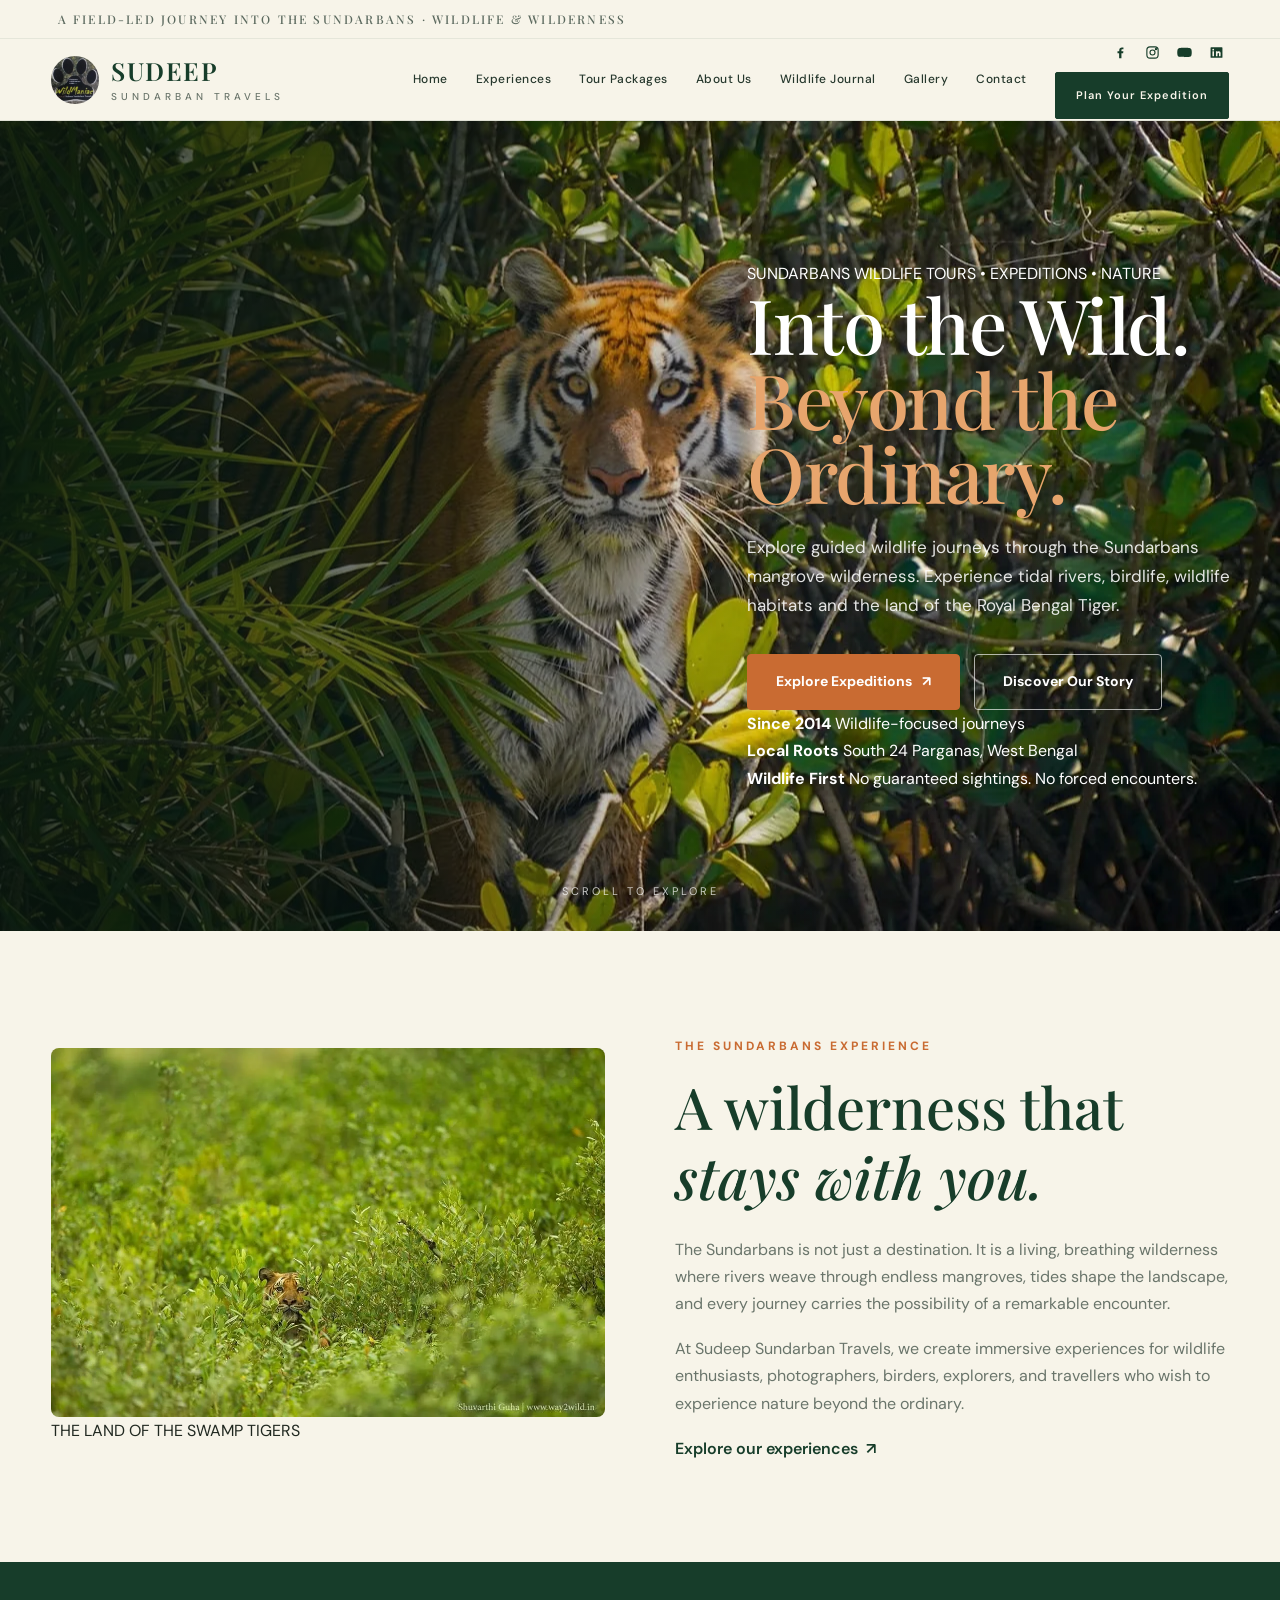
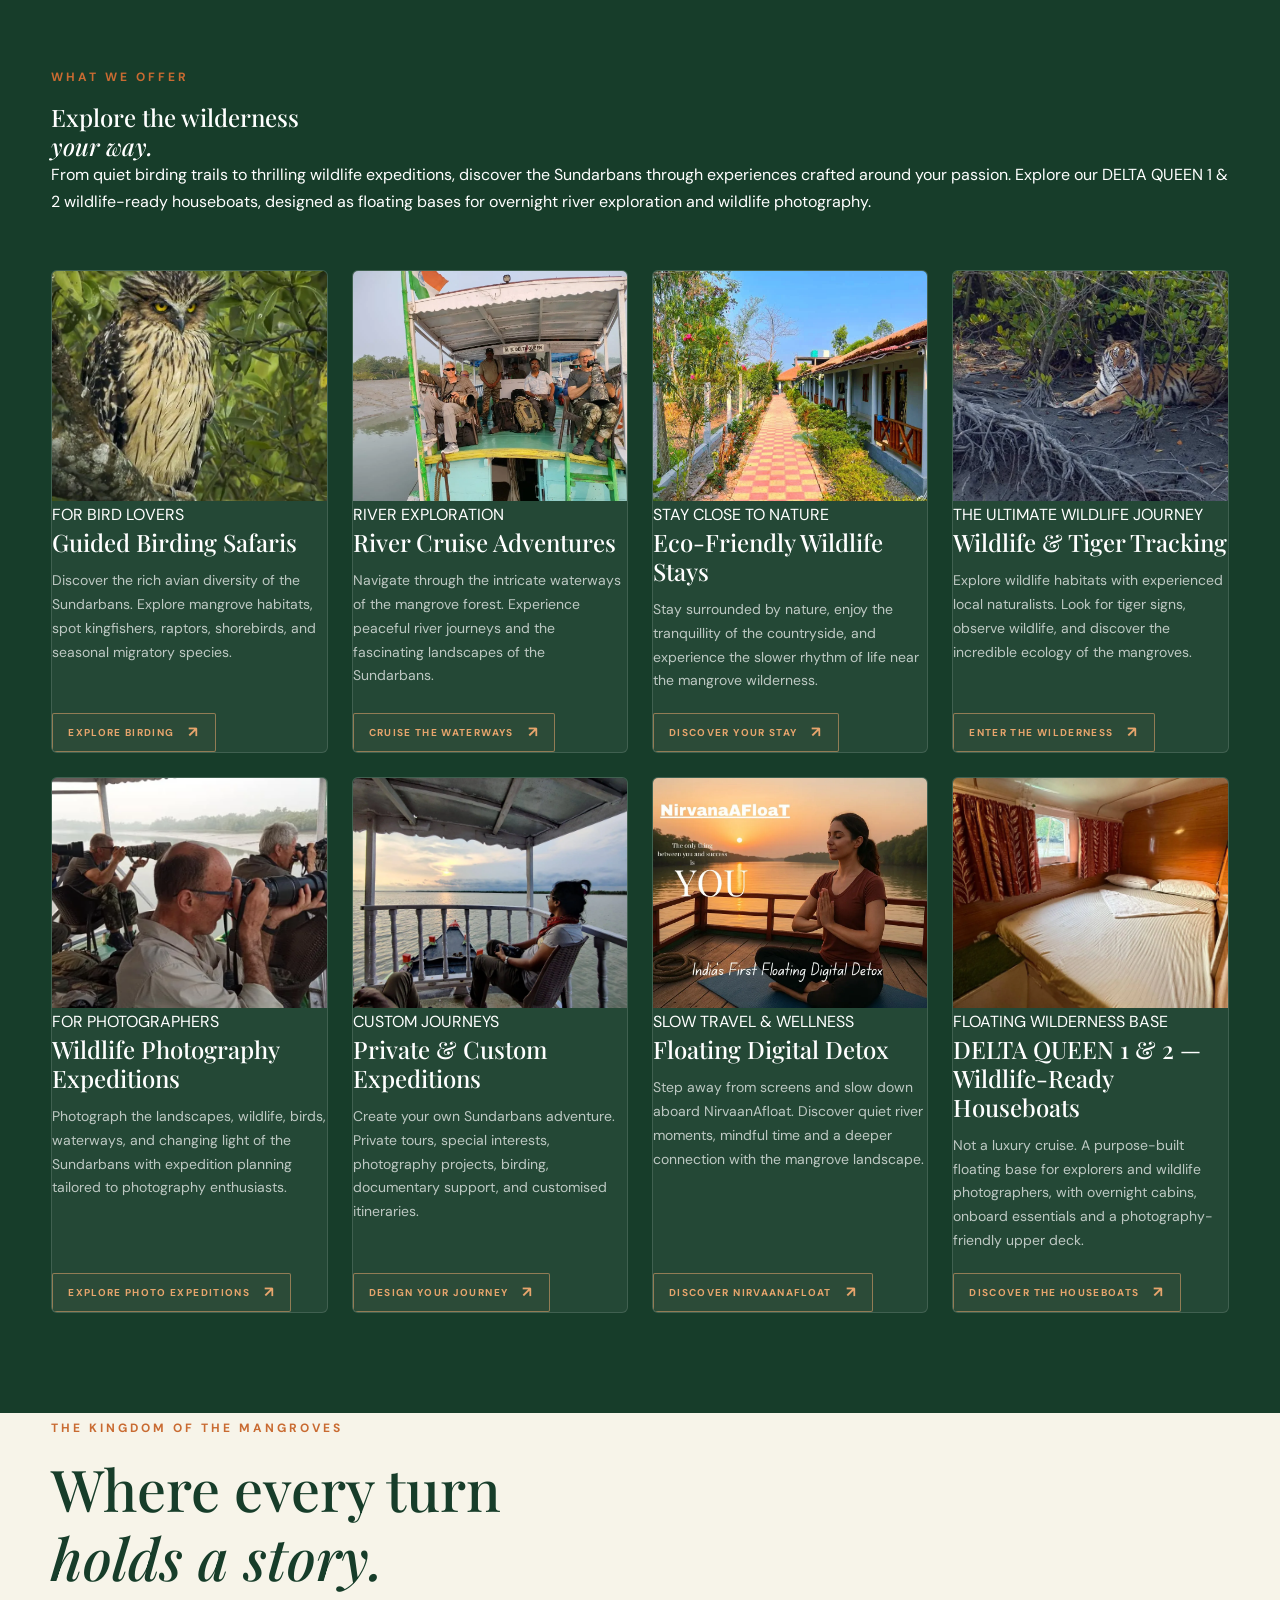
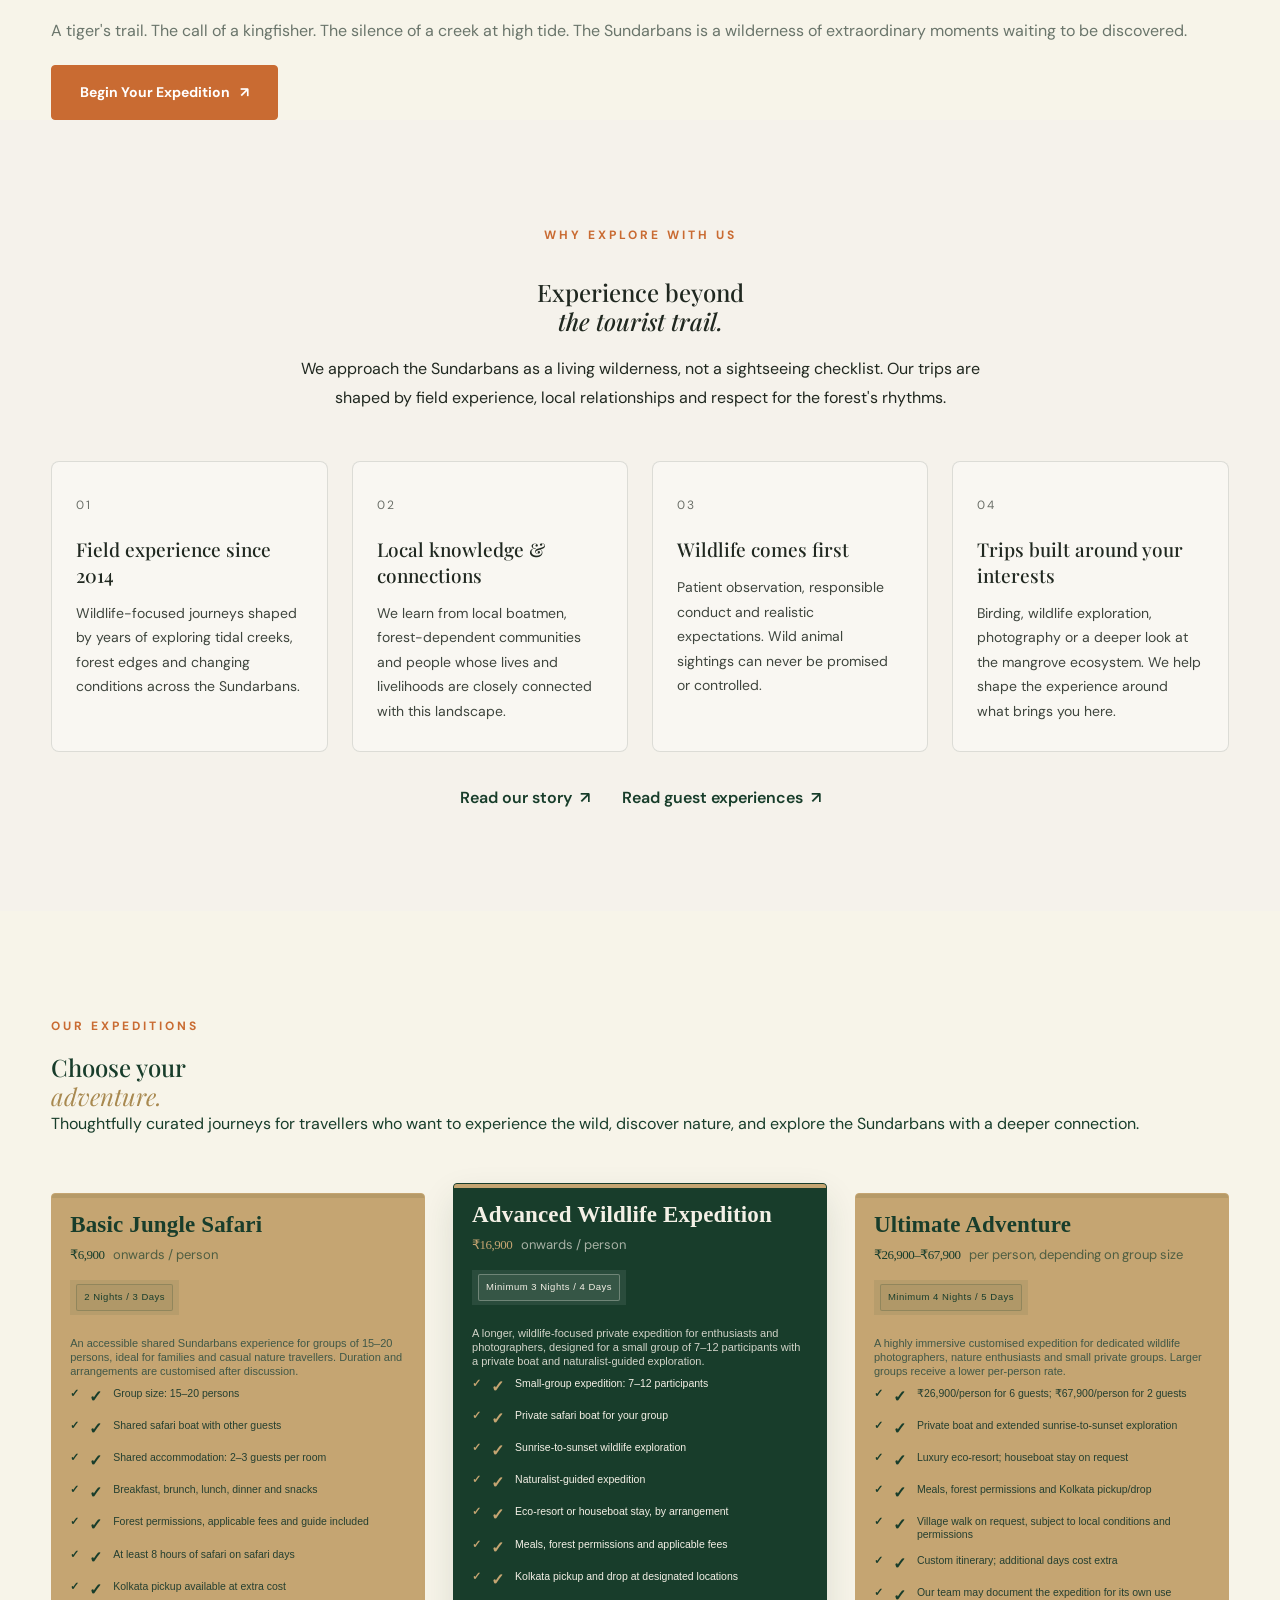
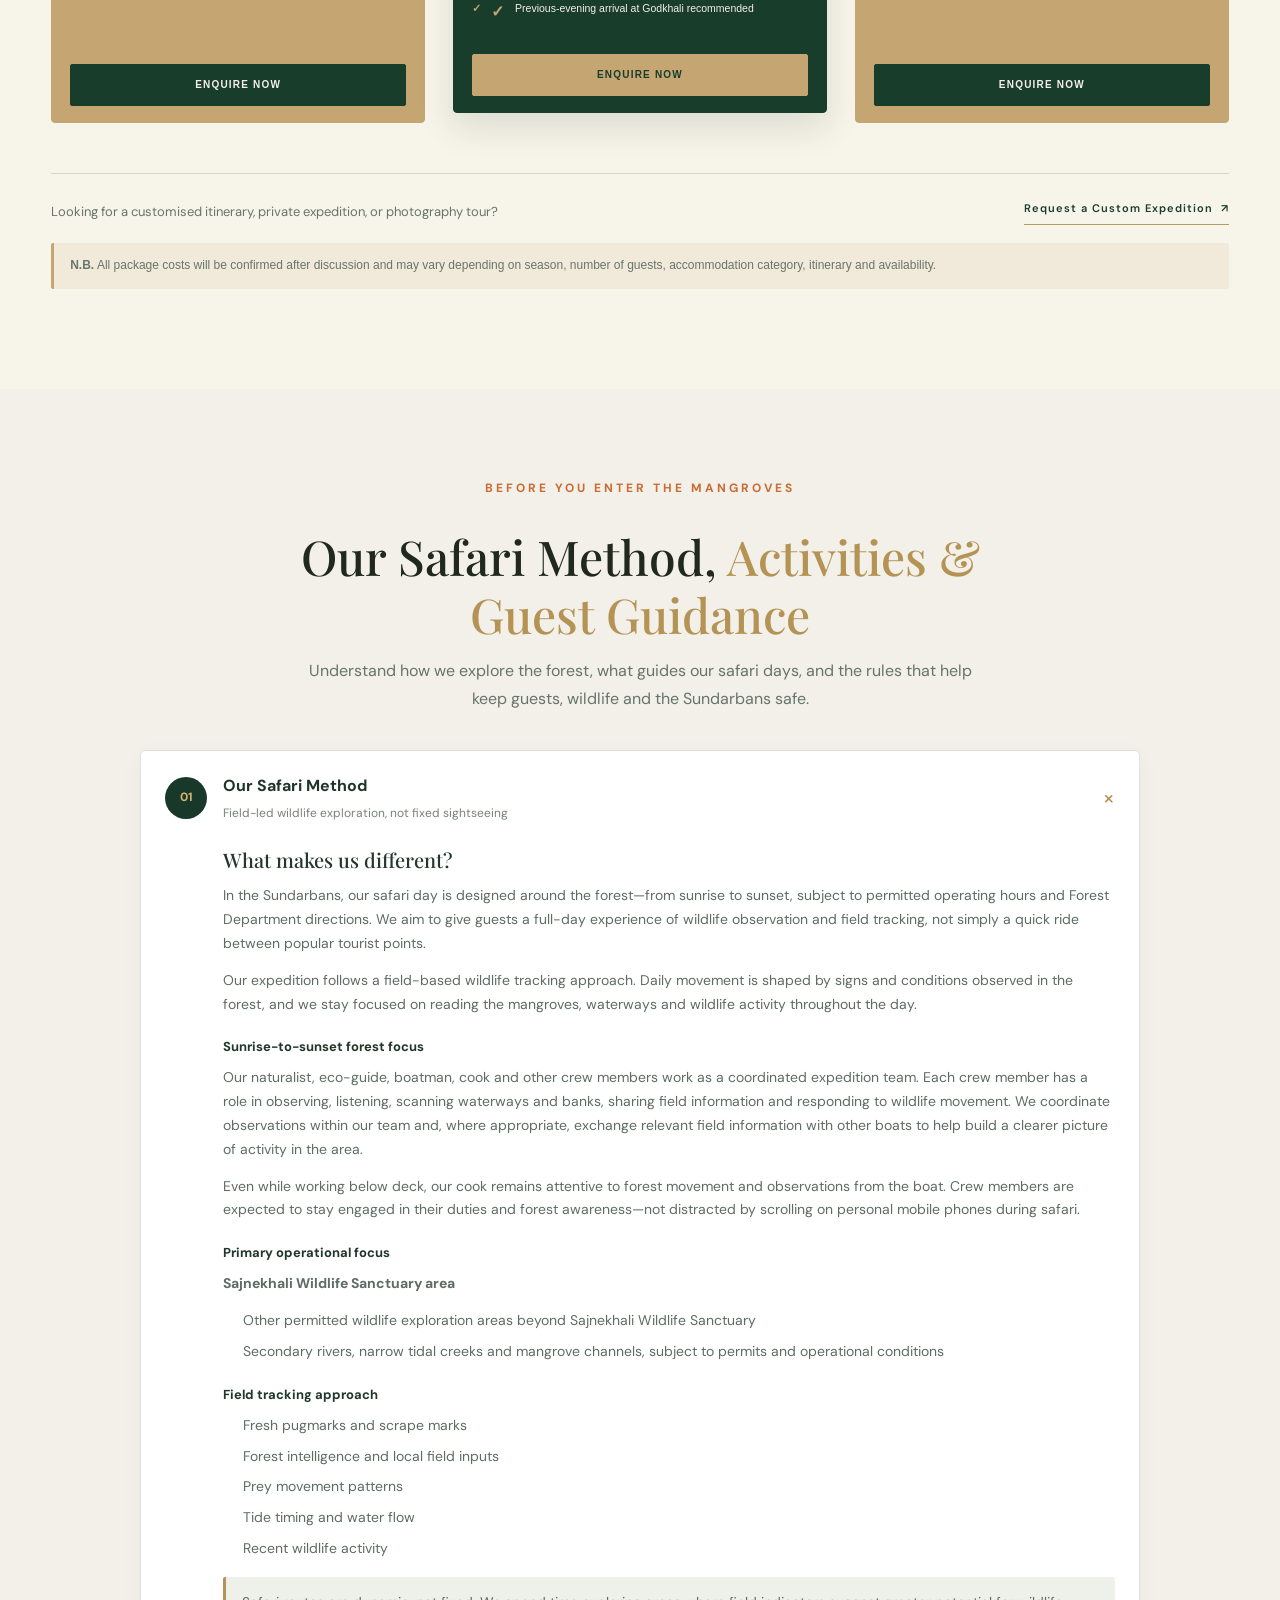
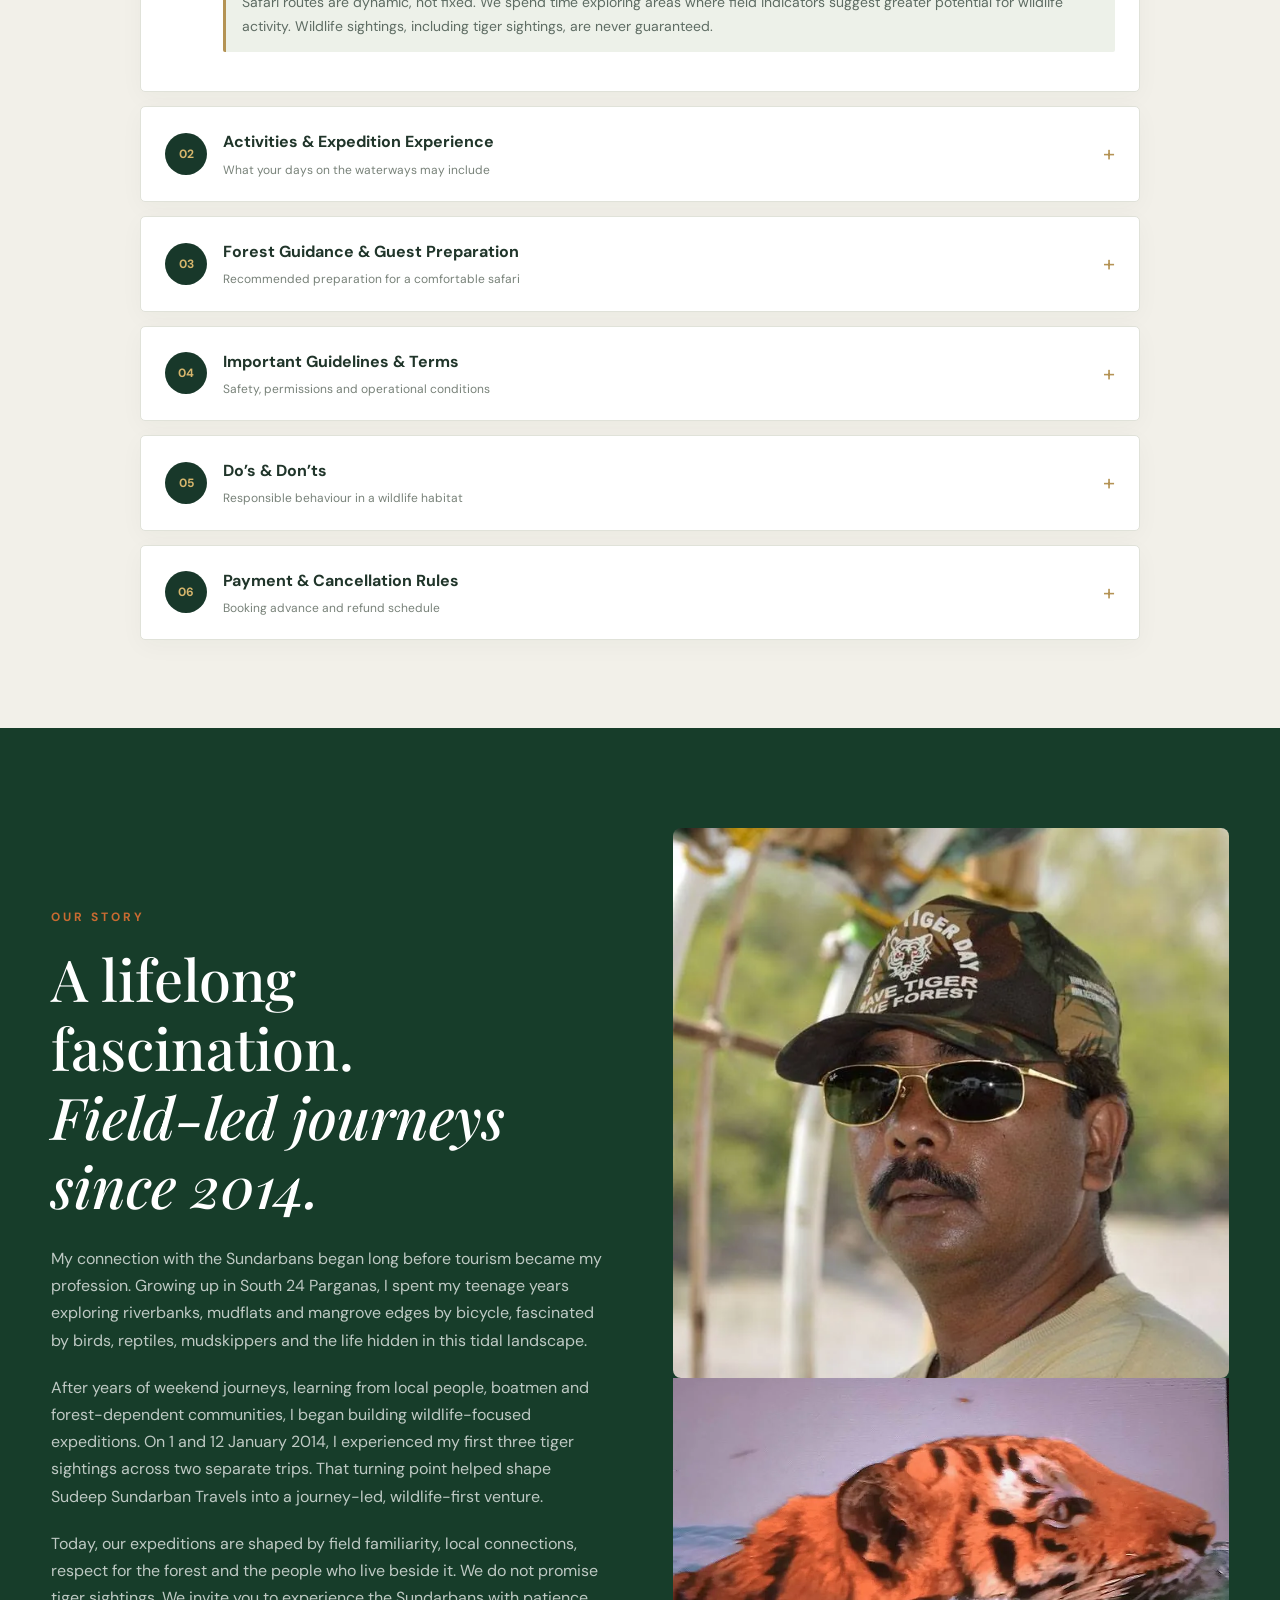
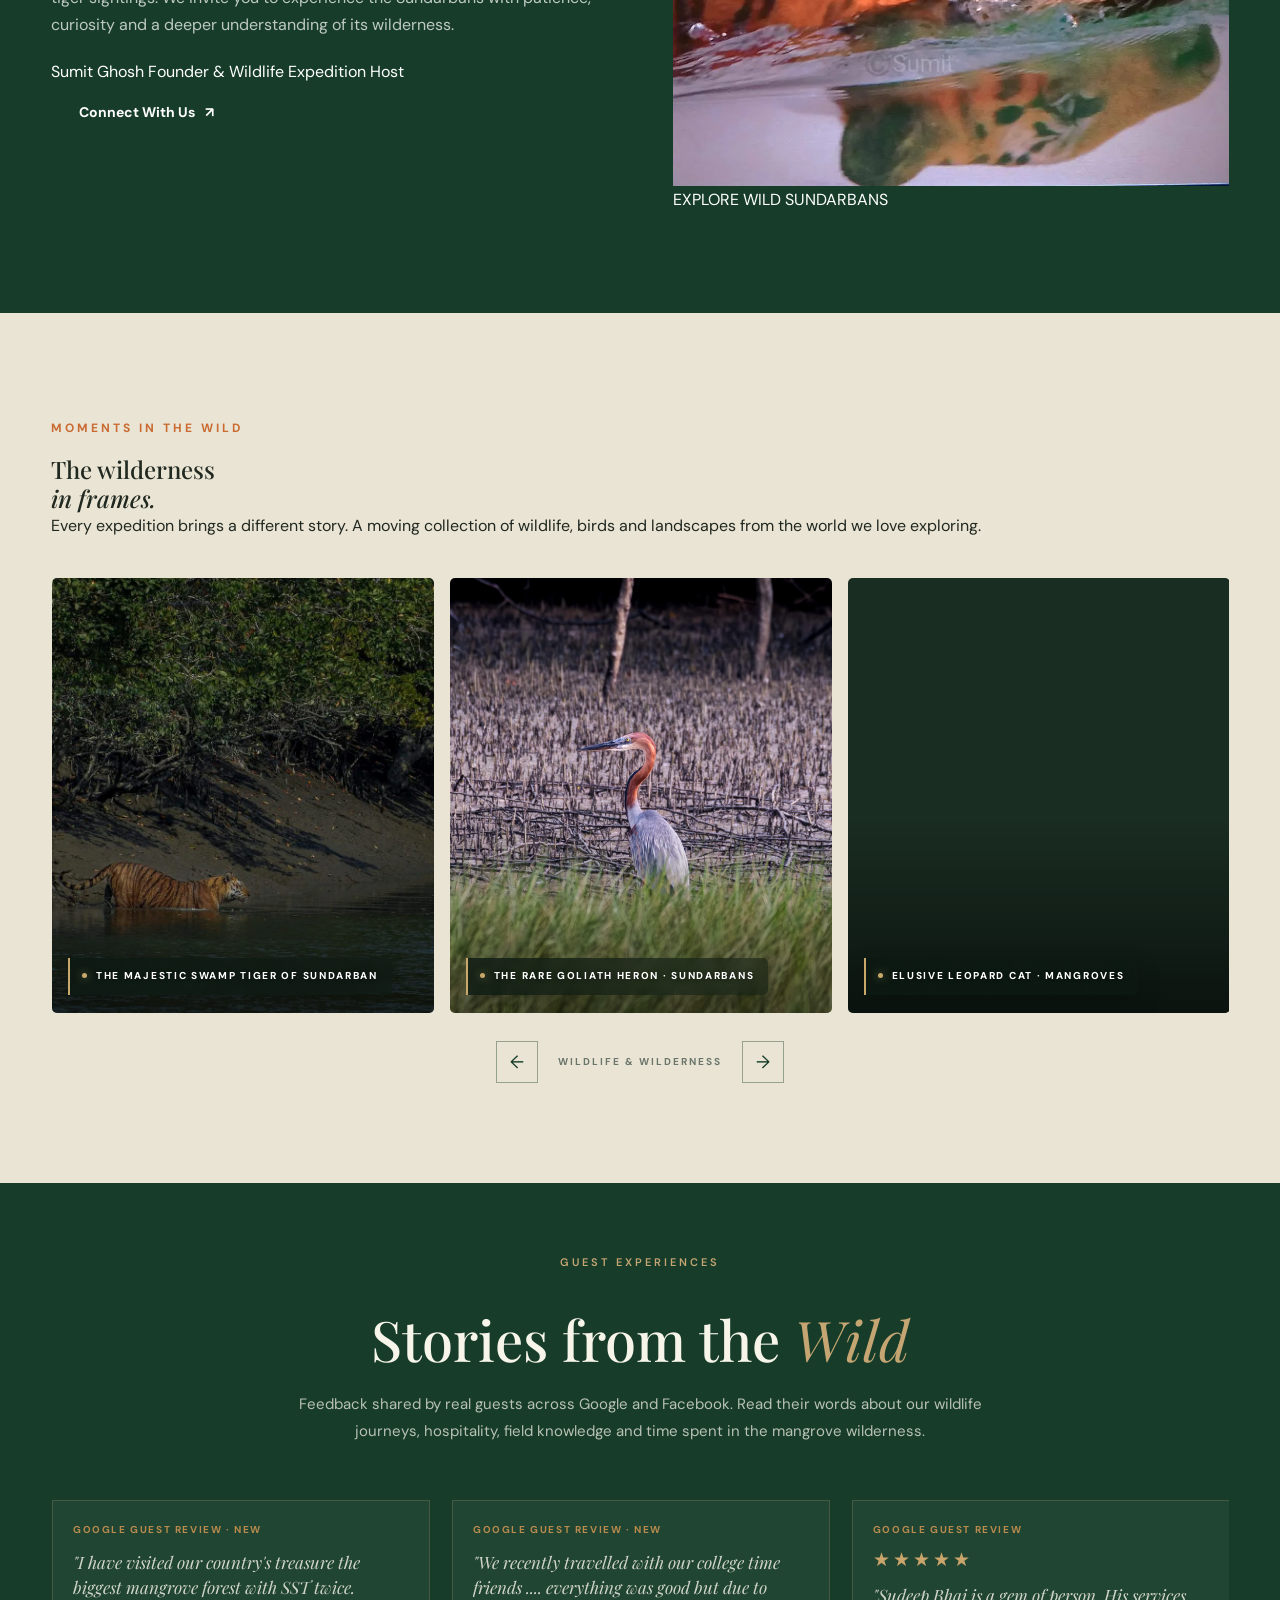
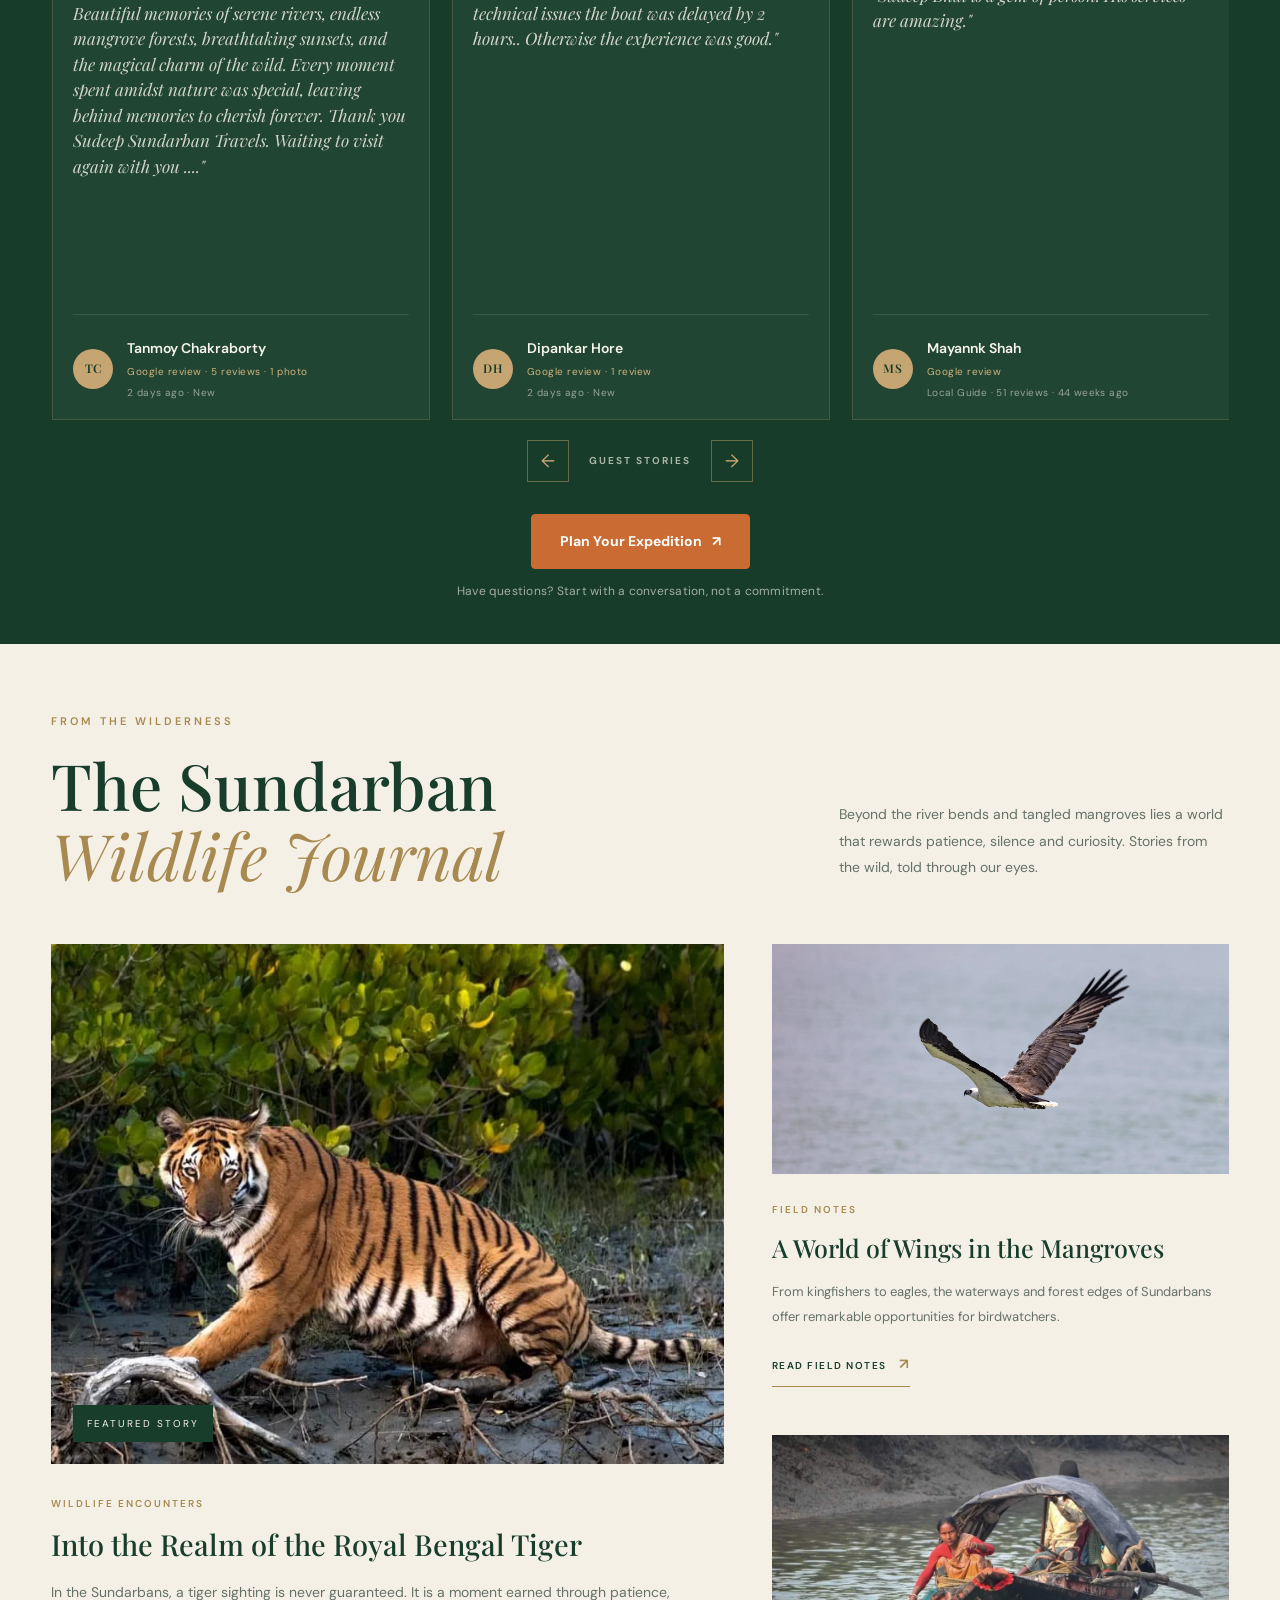
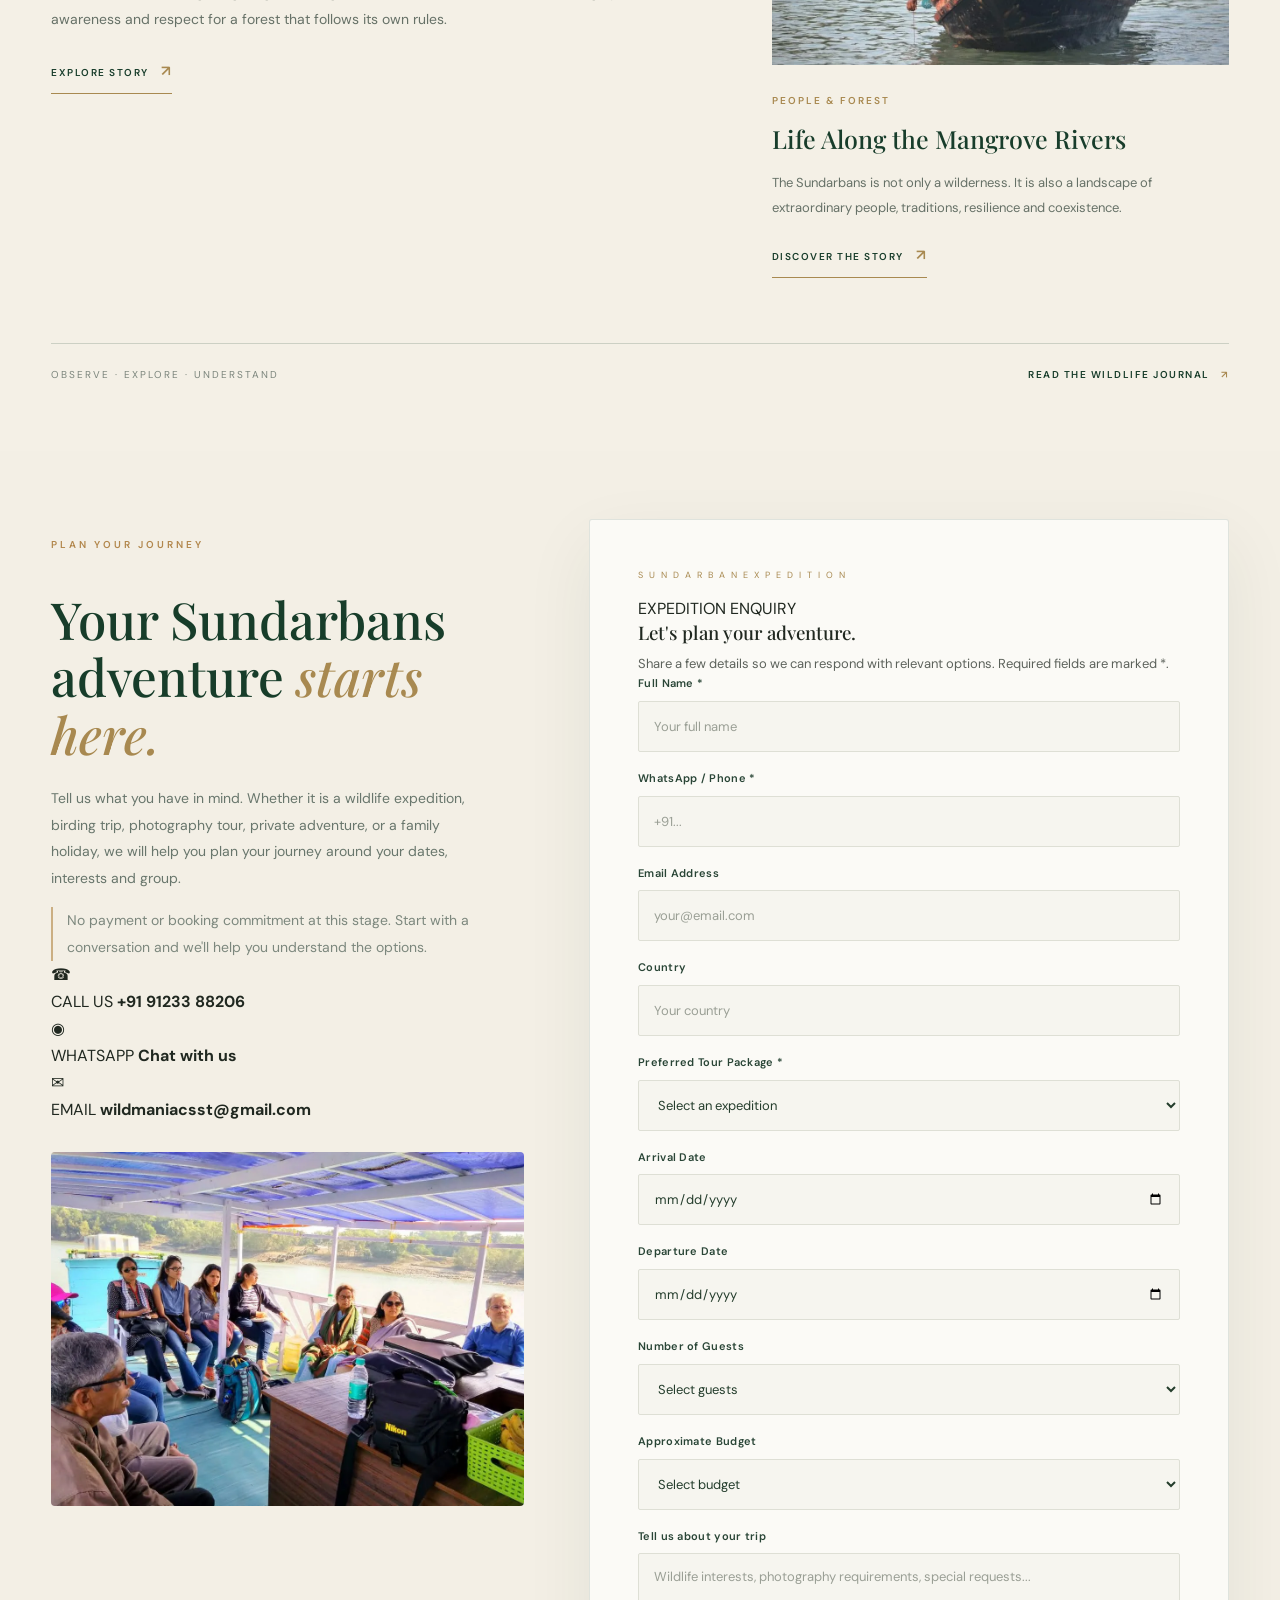
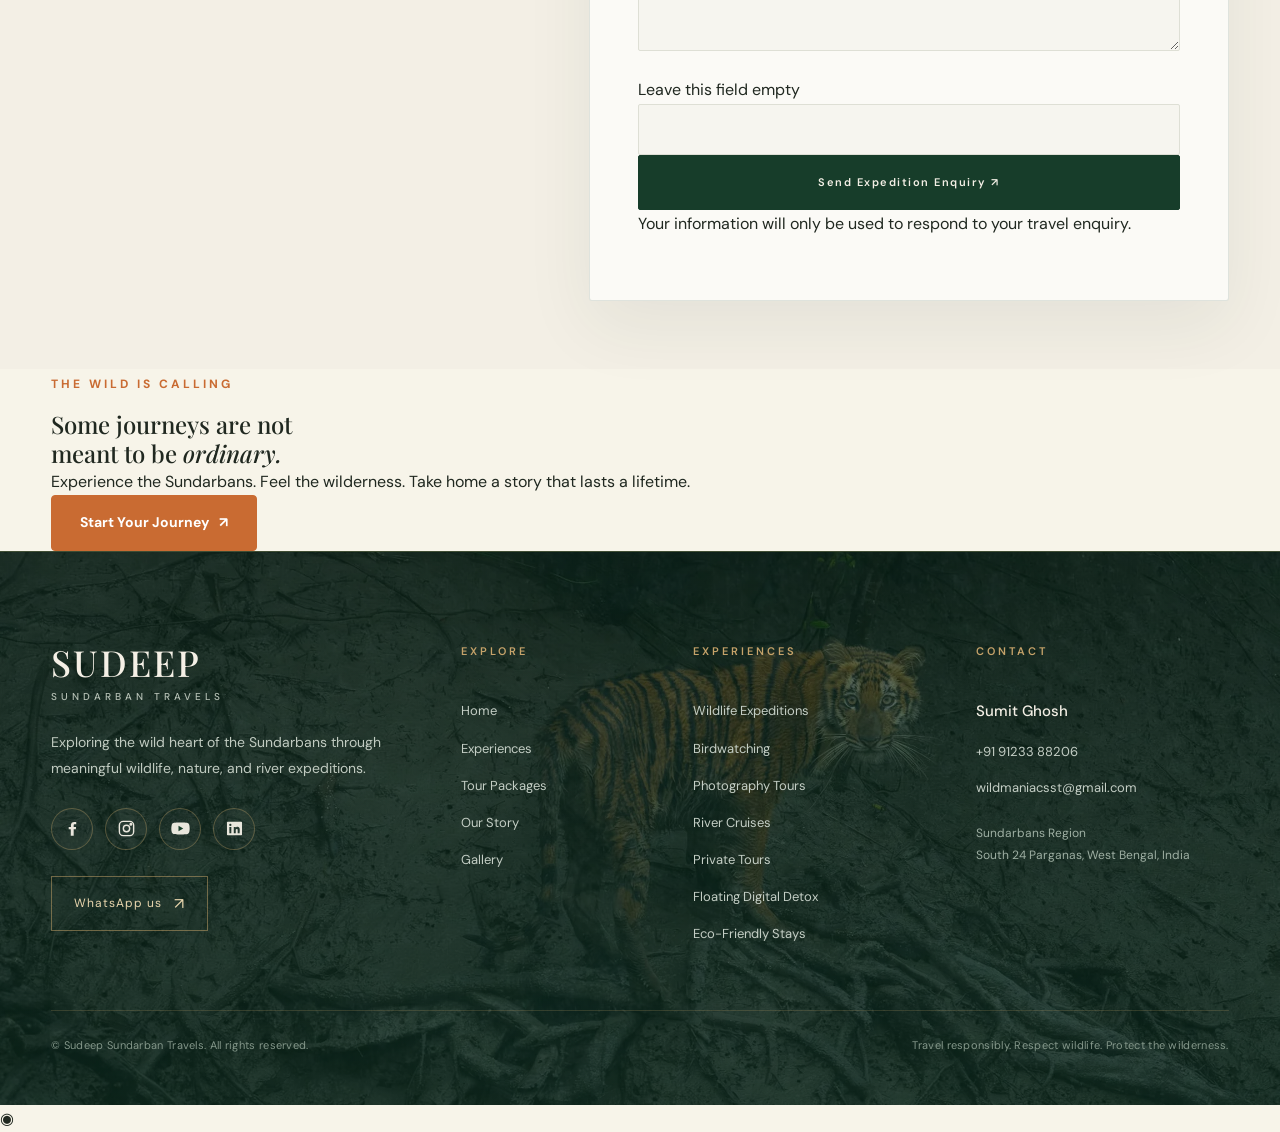
==== commit 7687a945: "Reorder guest reviews newest first in carousel" ====
--- a/index.html
+++ b/index.html
@@ -962,49 +962,6 @@
         <div class="reviews-carousel">
 <div class="reviews-grid" id="reviewsTrack" tabindex="0" aria-label="Guest reviews carousel">
 <article class="review-card">
-<div class="review-source-label">GOOGLE GUEST REVIEW</div>
-<div class="review-stars" aria-label="5 out of 5 stars">★★★★★</div>
-<p class="review-text">"Sudeep Sundarban Travels has easily carved a niche for itself in terms of wildlife photography and exploration of the lesser known secrets of the forest. The knowledgeable crew with their deep insight into the magical mangroves makes every trip with them a voyage to remember."</p>
-<div class="review-author"><div class="review-avatar">UD</div><div>
-<h4><a href="https://www.google.com/maps/contrib/107169508265152773974/reviews?hl=en-GB" target="_blank" rel="noopener noreferrer">Uddalak Das</a></h4>
-<small class="review-designation">Google review</small><span class="review-location">5 reviews · 1 Feb 2023</span>
-</div></div></article>
-
-<article class="review-card">
-<div class="review-source-label">GOOGLE GUEST REVIEW</div>
-<div class="review-stars" aria-label="5 out of 5 stars">★★★★★</div>
-<p class="review-text">"Rediscovered Sundarban with Mr Sumit Ghosh, a dedicated nature lover and world famous photographer. If you want to explore Sundarban in a different way he may be your best companion."</p>
-<div class="review-author"><div class="review-avatar">SB</div><div>
-<h4><a href="https://www.google.com/maps/contrib/117415288310142411842/reviews?hl=en-GB" target="_blank" rel="noopener noreferrer">Sandip Kumar Basu</a></h4>
-<small class="review-designation">Google review</small><span class="review-location">2 reviews · 7 photos · 8 May 2023</span>
-</div></div></article>
-<article class="review-card">
-  <div class="review-source-label">GOOGLE GUEST REVIEW</div>
-<div class="review-stars" aria-label="5 out of 5 stars">★★★★★</div>
-  <p class="review-text">"Sudeep Bhai is a gem of person. His services are amazing."</p>
-  <div class="review-author">
-    <div class="review-avatar">MS</div>
-    <div>
-      <h4><a href="https://www.google.com/maps/contrib/113269907531352422683/reviews?hl=en-GB" target="_blank" rel="noopener noreferrer">Mayannk Shah</a></h4>
-      <small class="review-designation">Google review</small>
-      <span class="review-location">Local Guide · 51 reviews · 44 weeks ago</span>
-    </div>
-  </div>
-</article>
-<article class="review-card">
-  <div class="review-source-label">GOOGLE GUEST REVIEW</div>
-<div class="review-stars" aria-label="5 out of 5 stars">★★★★★</div>
-  <p class="review-text">"If you want to know what Sundarban is, know it from the best. He's like an encyclopaedia of this jungle. If you love wildlife, enthusiastic about it, he's there to guide you. Very caring, professional and close to nature our very own BAGH DA. ❤️"</p>
-  <div class="review-author">
-    <div class="review-avatar">UB</div>
-    <div>
-      <h4><a href="https://www.google.com/maps/contrib/108052724758562457284/reviews?hl=en-GB" target="_blank" rel="noopener noreferrer">Utsab Banerjee</a></h4>
-      <small class="review-designation">Google review</small>
-      <span class="review-location">Local Guide · 12 reviews · 1 Feb 2023</span>
-    </div>
-  </div>
-</article>
-<article class="review-card">
 <div class="review-source-label">GOOGLE GUEST REVIEW · NEW</div>
 <p class="review-text">"Its actually you time when you travel. It’s your own bath with nature. If you are a jungle lover - it’s your place. I had my mesmerising experiences at Sundarbans with Mr Sumit. Mr Sumit is a conservationist and a true guide and his passion for tiger is fascinating"</p>
 <div class="review-author"><div class="review-avatar">AB</div><div>
@@ -1025,6 +982,48 @@
 <h4><a href="https://www.google.com/maps/contrib/102039527541985252520/reviews?hl=en-GB" target="_blank" rel="noopener noreferrer">Dipankar Hore</a></h4>
 <small class="review-designation">Google review · 1 review</small><span class="review-location">2 days ago · New</span>
 </div></div></article>
+<article class="review-card">
+  <div class="review-source-label">GOOGLE GUEST REVIEW</div>
+<div class="review-stars" aria-label="5 out of 5 stars">★★★★★</div>
+  <p class="review-text">"Sudeep Bhai is a gem of person. His services are amazing."</p>
+  <div class="review-author">
+    <div class="review-avatar">MS</div>
+    <div>
+      <h4><a href="https://www.google.com/maps/contrib/113269907531352422683/reviews?hl=en-GB" target="_blank" rel="noopener noreferrer">Mayannk Shah</a></h4>
+      <small class="review-designation">Google review</small>
+      <span class="review-location">Local Guide · 51 reviews · 44 weeks ago</span>
+    </div>
+  </div>
+</article>
+<article class="review-card">
+<div class="review-source-label">GOOGLE GUEST REVIEW</div>
+<div class="review-stars" aria-label="5 out of 5 stars">★★★★★</div>
+<p class="review-text">"Sudeep Sundarban Travels has easily carved a niche for itself in terms of wildlife photography and exploration of the lesser known secrets of the forest. The knowledgeable crew with their deep insight into the magical mangroves makes every trip with them a voyage to remember."</p>
+<div class="review-author"><div class="review-avatar">UD</div><div>
+<h4><a href="https://www.google.com/maps/contrib/107169508265152773974/reviews?hl=en-GB" target="_blank" rel="noopener noreferrer">Uddalak Das</a></h4>
+<small class="review-designation">Google review</small><span class="review-location">5 reviews · 1 Feb 2023</span>
+</div></div></article>
+<article class="review-card">
+<div class="review-source-label">GOOGLE GUEST REVIEW</div>
+<div class="review-stars" aria-label="5 out of 5 stars">★★★★★</div>
+<p class="review-text">"Rediscovered Sundarban with Mr Sumit Ghosh, a dedicated nature lover and world famous photographer. If you want to explore Sundarban in a different way he may be your best companion."</p>
+<div class="review-author"><div class="review-avatar">SB</div><div>
+<h4><a href="https://www.google.com/maps/contrib/117415288310142411842/reviews?hl=en-GB" target="_blank" rel="noopener noreferrer">Sandip Kumar Basu</a></h4>
+<small class="review-designation">Google review</small><span class="review-location">2 reviews · 7 photos · 8 May 2023</span>
+</div></div></article>
+<article class="review-card">
+  <div class="review-source-label">GOOGLE GUEST REVIEW</div>
+<div class="review-stars" aria-label="5 out of 5 stars">★★★★★</div>
+  <p class="review-text">"If you want to know what Sundarban is, know it from the best. He's like an encyclopaedia of this jungle. If you love wildlife, enthusiastic about it, he's there to guide you. Very caring, professional and close to nature our very own BAGH DA. ❤️"</p>
+  <div class="review-author">
+    <div class="review-avatar">UB</div>
+    <div>
+      <h4><a href="https://www.google.com/maps/contrib/108052724758562457284/reviews?hl=en-GB" target="_blank" rel="noopener noreferrer">Utsab Banerjee</a></h4>
+      <small class="review-designation">Google review</small>
+      <span class="review-location">Local Guide · 12 reviews · 1 Feb 2023</span>
+    </div>
+  </div>
+</article>
 <article class="review-card">
   <div class="review-source-label">GOOGLE GUEST REVIEW</div>
 <div class="review-stars" aria-label="5 out of 5 stars">★★★★★</div>
@@ -1051,15 +1050,14 @@
     </div>
   </div>
 </article>
-<!-- FACEBOOK RECOMMENDATIONS -->
 <article class="review-card facebook-review"><div class="review-source-label">FACEBOOK RECOMMENDATION</div><p class="review-text">"It's full worth of money. Had a very good experience during our trip to Sunderban during 22–23rd January, 2021. Would love to cherish the experience for long. A big thank to Sumitbabu."</p><div class="review-author"><div class="review-avatar">JH</div><div><h4><a href="https://www.facebook.com/jayatala.nabagram.7" target="_blank" rel="noopener noreferrer">Jayatala HS Brindakhali</a></h4><small class="review-designation">Facebook recommendation</small><span class="review-location">Trip · 22–23 Jan 2021</span></div></div></article>
+<article class="review-card facebook-review"><div class="review-source-label">FACEBOOK RECOMMENDATION</div><p class="review-text">"Sumit Da, he is fully devoted towards Sundarban and it reflects during our tour in March 2021. We were very happy with his commitment and loved exploring the magnificent forest. He is knowledgeable and takes personal care for safety and comfort. We look forward to the next trip. Due to his persistence we also saw magnificent RBT."</p><div class="review-author"><div class="review-avatar">RS</div><div><h4><a href="https://www.facebook.com/ravianand.sinha.9" target="_blank" rel="noopener noreferrer">Ravi Anand Sinha</a></h4><small class="review-designation">Facebook recommendation</small><span class="review-location">Tour · March 2021</span></div></div></article>
 <article class="review-card facebook-review"><div class="review-source-label">FACEBOOK RECOMMENDATION</div><p class="review-text">"Doing good guys. Keep exploring and enlightening us."</p><div class="review-author"><div class="review-avatar">UM</div><div><h4><a href="https://www.facebook.com/uttiyam" target="_blank" rel="noopener noreferrer">Uttiya Mukherjee</a></h4><small class="review-designation">Facebook recommendation</small></div></div></article>
 <article class="review-card facebook-review"><div class="review-source-label">FACEBOOK RECOMMENDATION</div><p class="review-text">"With my experience, Wild Mania is where all should connect to experience Sundarbans, North East or Sikkim. No one shows Sundarbans like Sumit. He supports people suffering in Sundarbans and his work during COVID deserves respect. God bless."</p><div class="review-author"><div class="review-avatar">RN</div><div><h4><a href="https://www.facebook.com/raghu.narayanaswamy.77" target="_blank" rel="noopener noreferrer">Raghu Narayanaswamy</a></h4><small class="review-designation">Facebook recommendation</small></div></div></article>
 <article class="review-card facebook-review"><div class="review-source-label">FACEBOOK RECOMMENDATION</div><p class="review-text">"Really has that kind of expertise, and also they are very cooperative &amp; selective tour operator. Really enjoyed the tour with them. They not only tour but also very caring about nature conservation and constantly try to support local people. Senior citizens in our group really appreciated their effort and caring attitude."</p><div class="review-author"><div class="review-avatar">TC</div><div><h4><a href="https://www.facebook.com/tuhin.chakrabarti" target="_blank" rel="noopener noreferrer">Tuhin Chakrabarti</a></h4><small class="review-designation">Facebook recommendation</small></div></div></article>
 <article class="review-card facebook-review"><div class="review-source-label">FACEBOOK RECOMMENDATION</div><p class="review-text">"If you are a nature lover you should not miss this tour to Sundarbans. The boat ride through the mangrove forest was awesome, we spotted many amazing creatures without disturbing them. The food was too good, and the organizer and staff were friendly, informative and hospitable. Surely will come back soon."</p><div class="review-author"><div class="review-avatar">SM</div><div><h4><a href="https://www.facebook.com/sanjoy.mukherjee.1426" target="_blank" rel="noopener noreferrer">Sanjoy Mukherjee</a></h4><small class="review-designation">Facebook recommendation</small></div></div></article>
 <article class="review-card facebook-review"><div class="review-source-label">FACEBOOK RECOMMENDATION</div><p class="review-text">"Such a well organized tour. Food &amp; hospitality were good. I love to visit again with you &amp; your team. Thanks for this good memory."</p><div class="review-author"><div class="review-avatar">BC</div><div><h4><a href="https://www.facebook.com/bhaskar.chatterjee.125" target="_blank" rel="noopener noreferrer">Bhaskar Chatterjee</a></h4><small class="review-designation">Facebook recommendation</small></div></div></article>
 <article class="review-card facebook-review"><div class="review-source-label">FACEBOOK RECOMMENDATION</div><p class="review-text">"Wonderful wildlife tour experience. Keep exploring and sharing the wilderness."</p><div class="review-author"><div class="review-avatar">SS</div><div><h4><a href="https://www.facebook.com/saikat.sarkar.9" target="_blank" rel="noopener noreferrer">Saikat Sarkar</a></h4><small class="review-designation">Facebook recommendation</small></div></div></article>
-<article class="review-card facebook-review"><div class="review-source-label">FACEBOOK RECOMMENDATION</div><p class="review-text">"Sumit Da, he is fully devoted towards Sundarban and it reflects during our tour in March 2021. We were very happy with his commitment and loved exploring the magnificent forest. He is knowledgeable and takes personal care for safety and comfort. We look forward to the next trip. Due to his persistence we also saw magnificent RBT."</p><div class="review-author"><div class="review-avatar">RS</div><div><h4><a href="https://www.facebook.com/ravianand.sinha.9" target="_blank" rel="noopener noreferrer">Ravi Anand Sinha</a></h4><small class="review-designation">Facebook recommendation</small><span class="review-location">Tour · March 2021</span></div></div></article>
 <article class="review-card facebook-review"><div class="review-source-label">FACEBOOK RECOMMENDATION</div><p class="review-text">"বন্ধুদের সাথে সুন্দরবন ভ্রমণের সুন্দর কিছু মুহূর্ত। আন্তরিক ধন্যবাদ জানাই ভাতৃপ্রতিম শ্রী সুমিত ঘোষ ও তার Sudeep Sundarban Travels কে।"</p><div class="review-author"><div class="review-avatar">SA</div><div><h4><a href="https://www.facebook.com/shanta.agasty" target="_blank" rel="noopener noreferrer">Shanta Agasty</a></h4><small class="review-designation">Facebook recommendation</small></div></div></article>
 <article class="review-card facebook-review"><div class="review-source-label">FACEBOOK COMMUNITY STORY</div><p class="review-text">"The fotografia group successfully completed an event in Sundarbans National Park with great support from WildManiac-India and its field team. The group explored the Tiger Reserve, recorded birds and mammals, and found tiger pugmarks near Panchamukhani-1. Everyone enjoyed the adventure."</p><div class="review-author"><div class="review-avatar">AM</div><div><h4><a href="https://www.facebook.com/prodas.mondal" target="_blank" rel="noopener noreferrer">Arindam Mitra</a></h4><small class="review-designation">Facebook community post</small></div></div></article>
 </div>
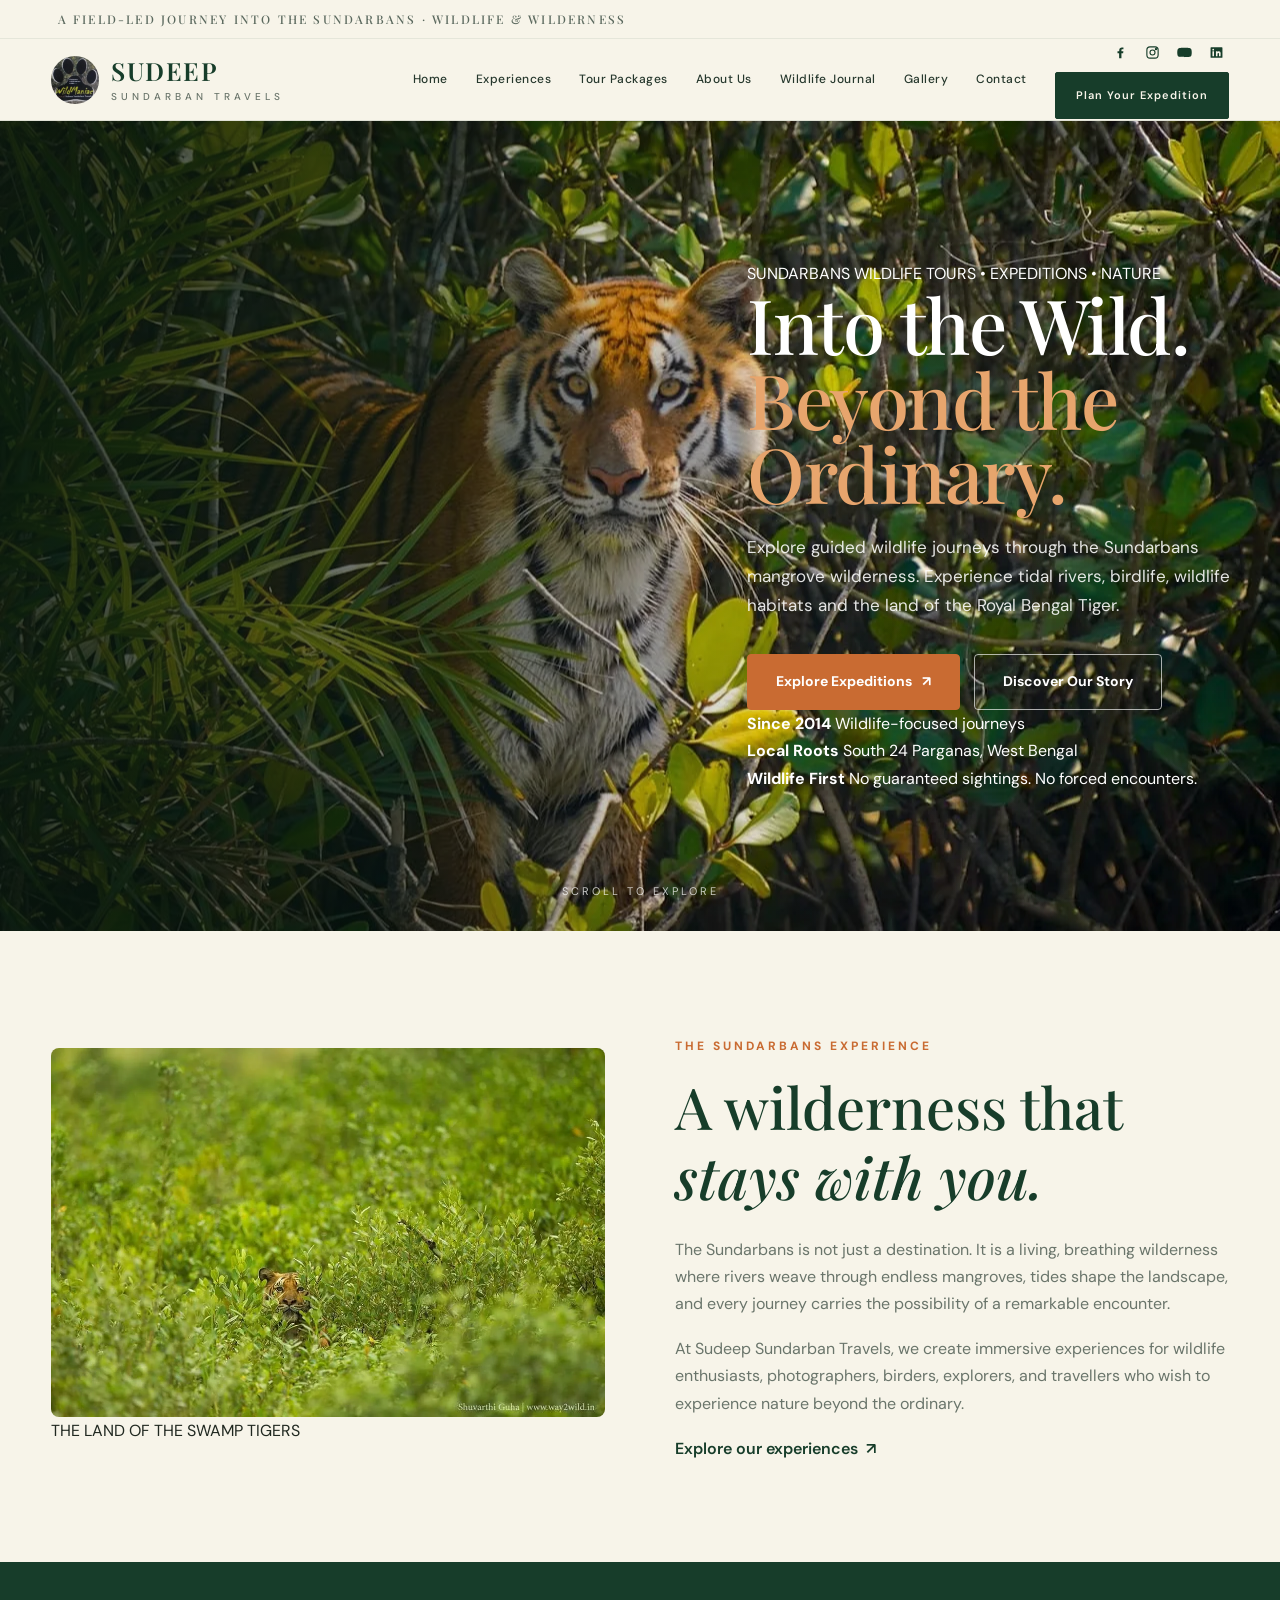
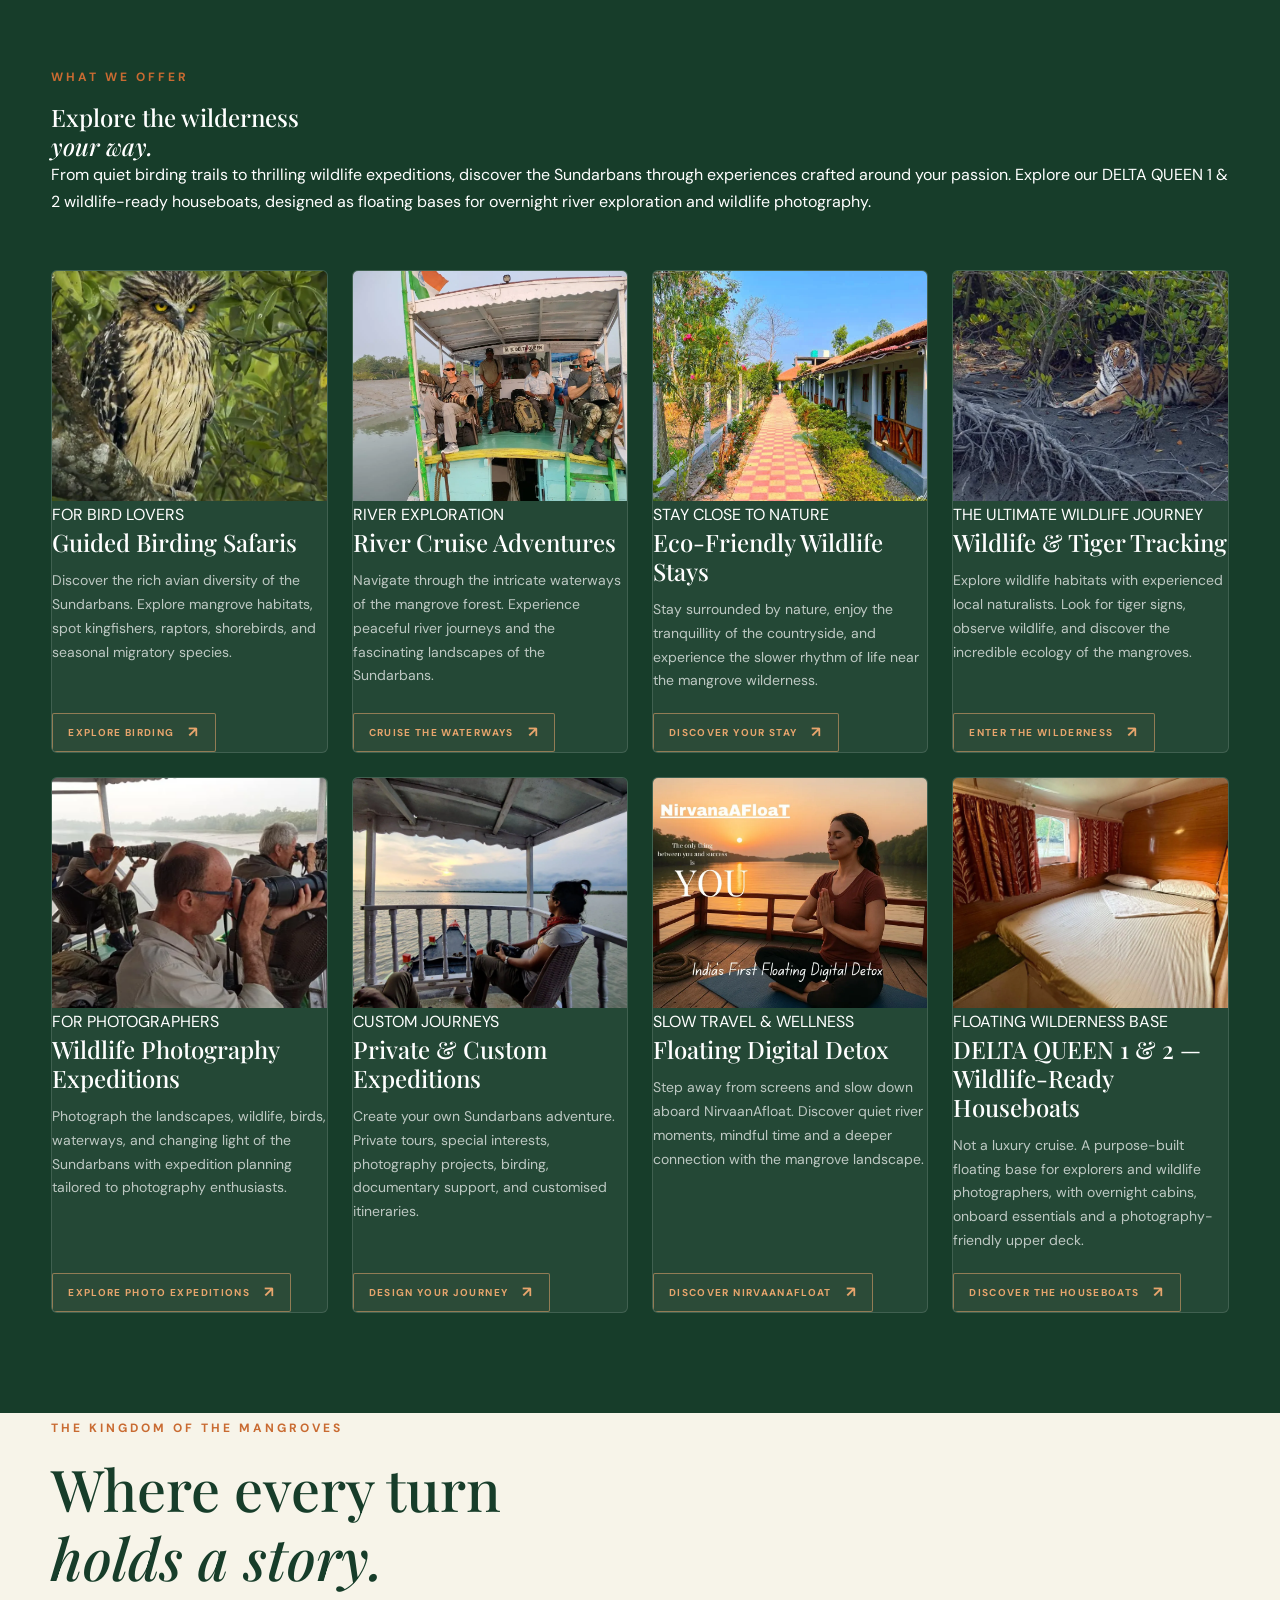
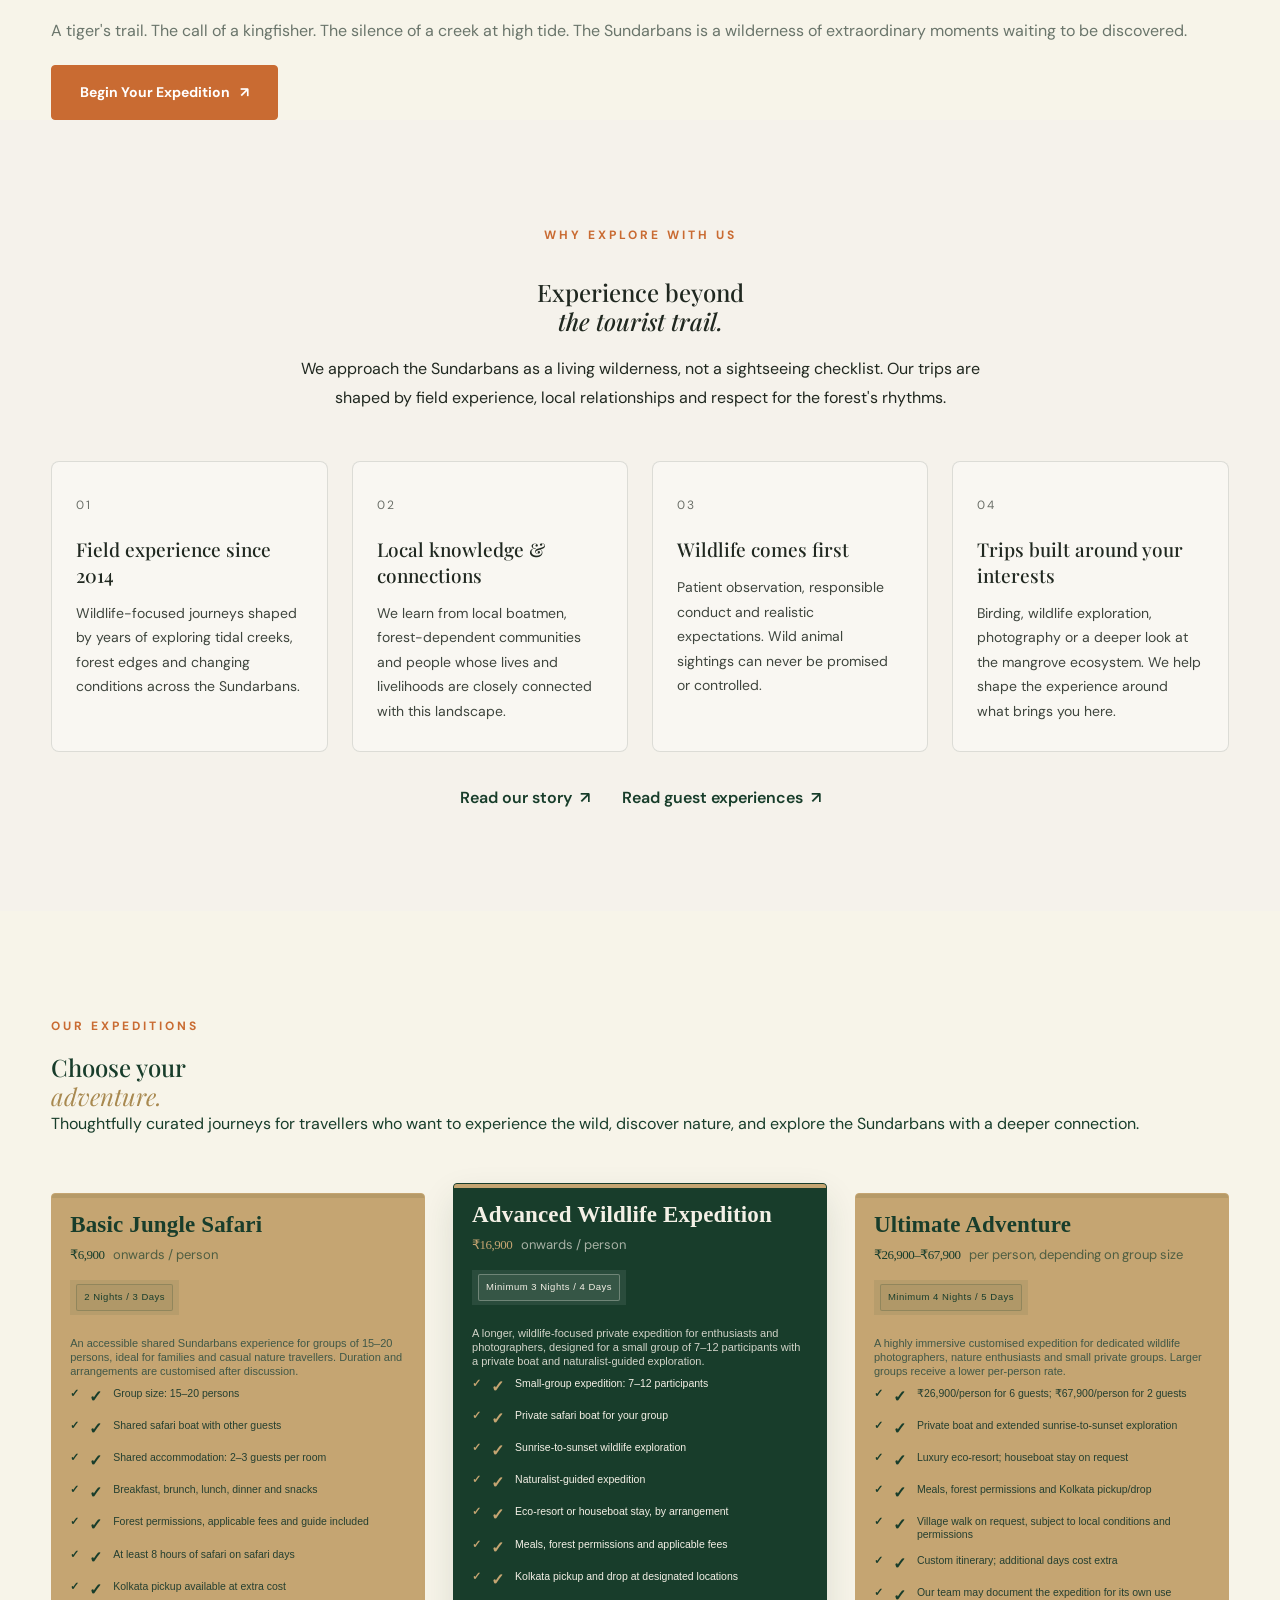
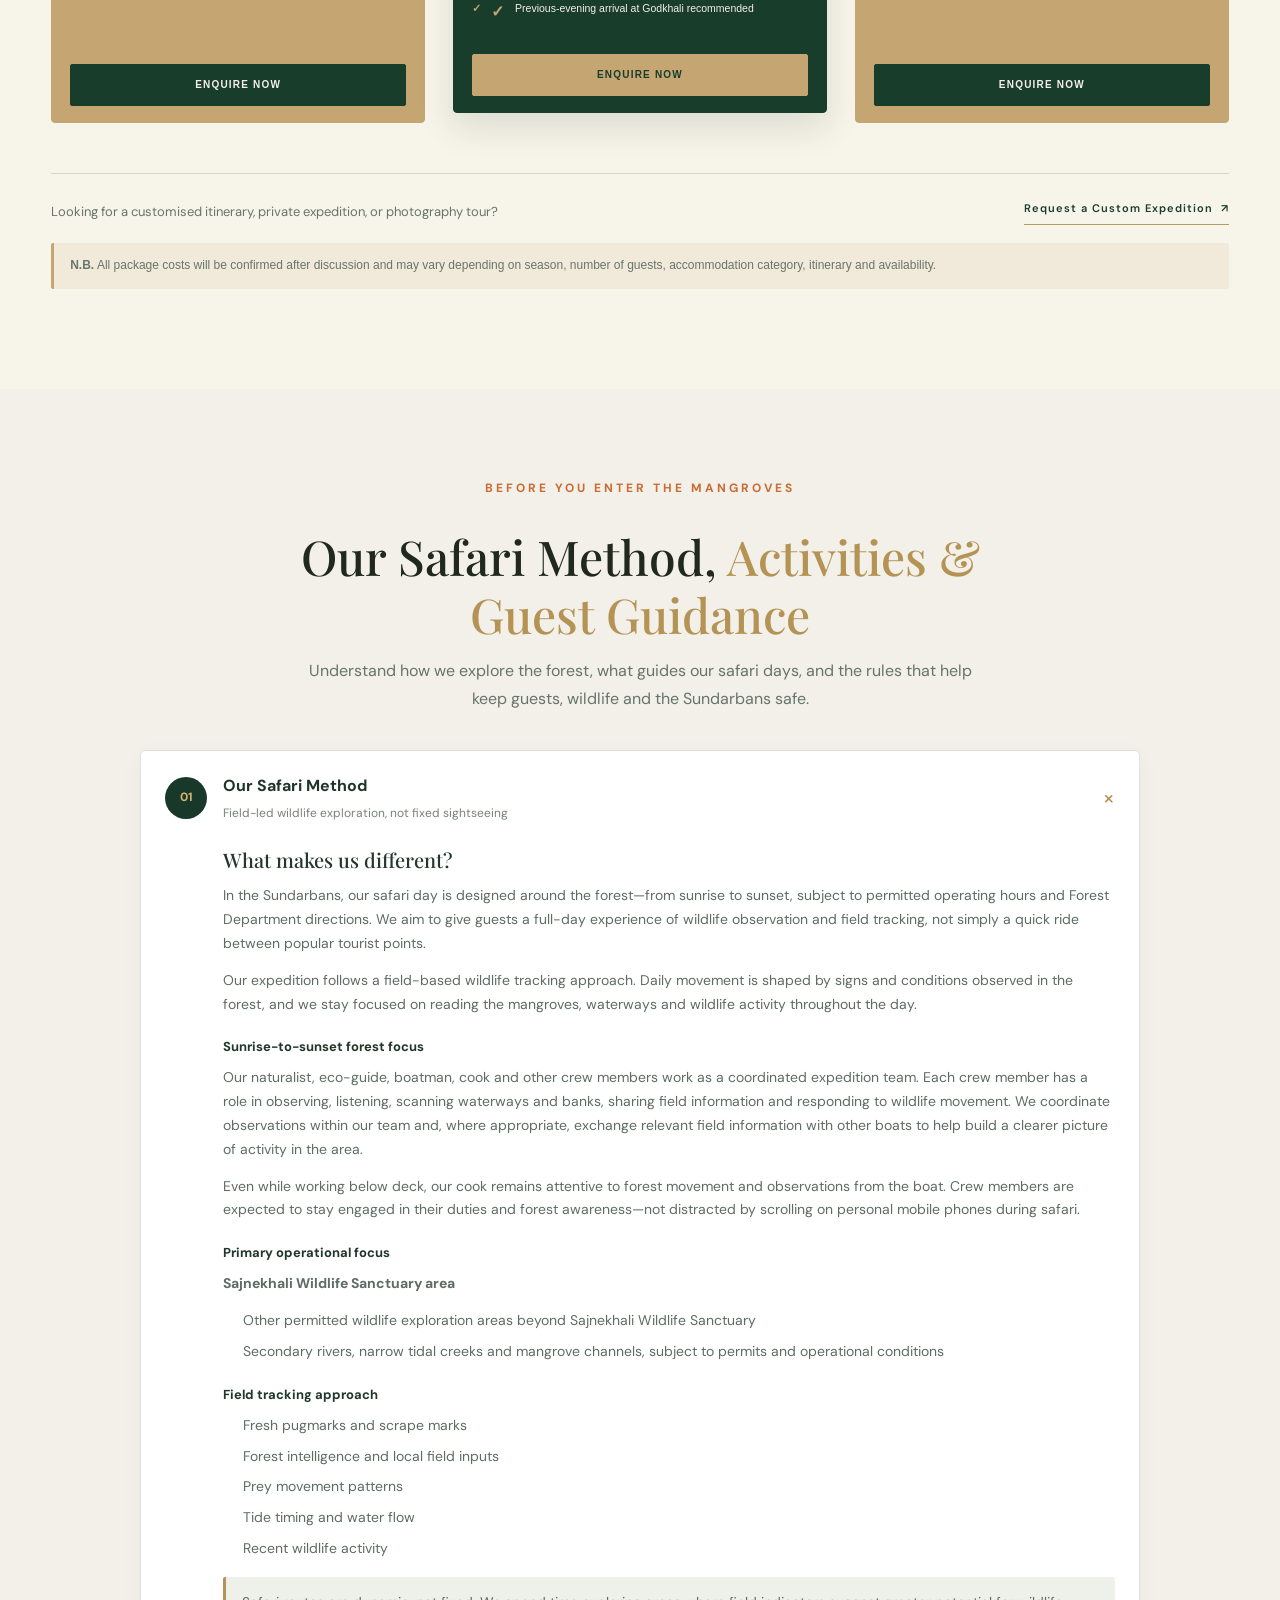
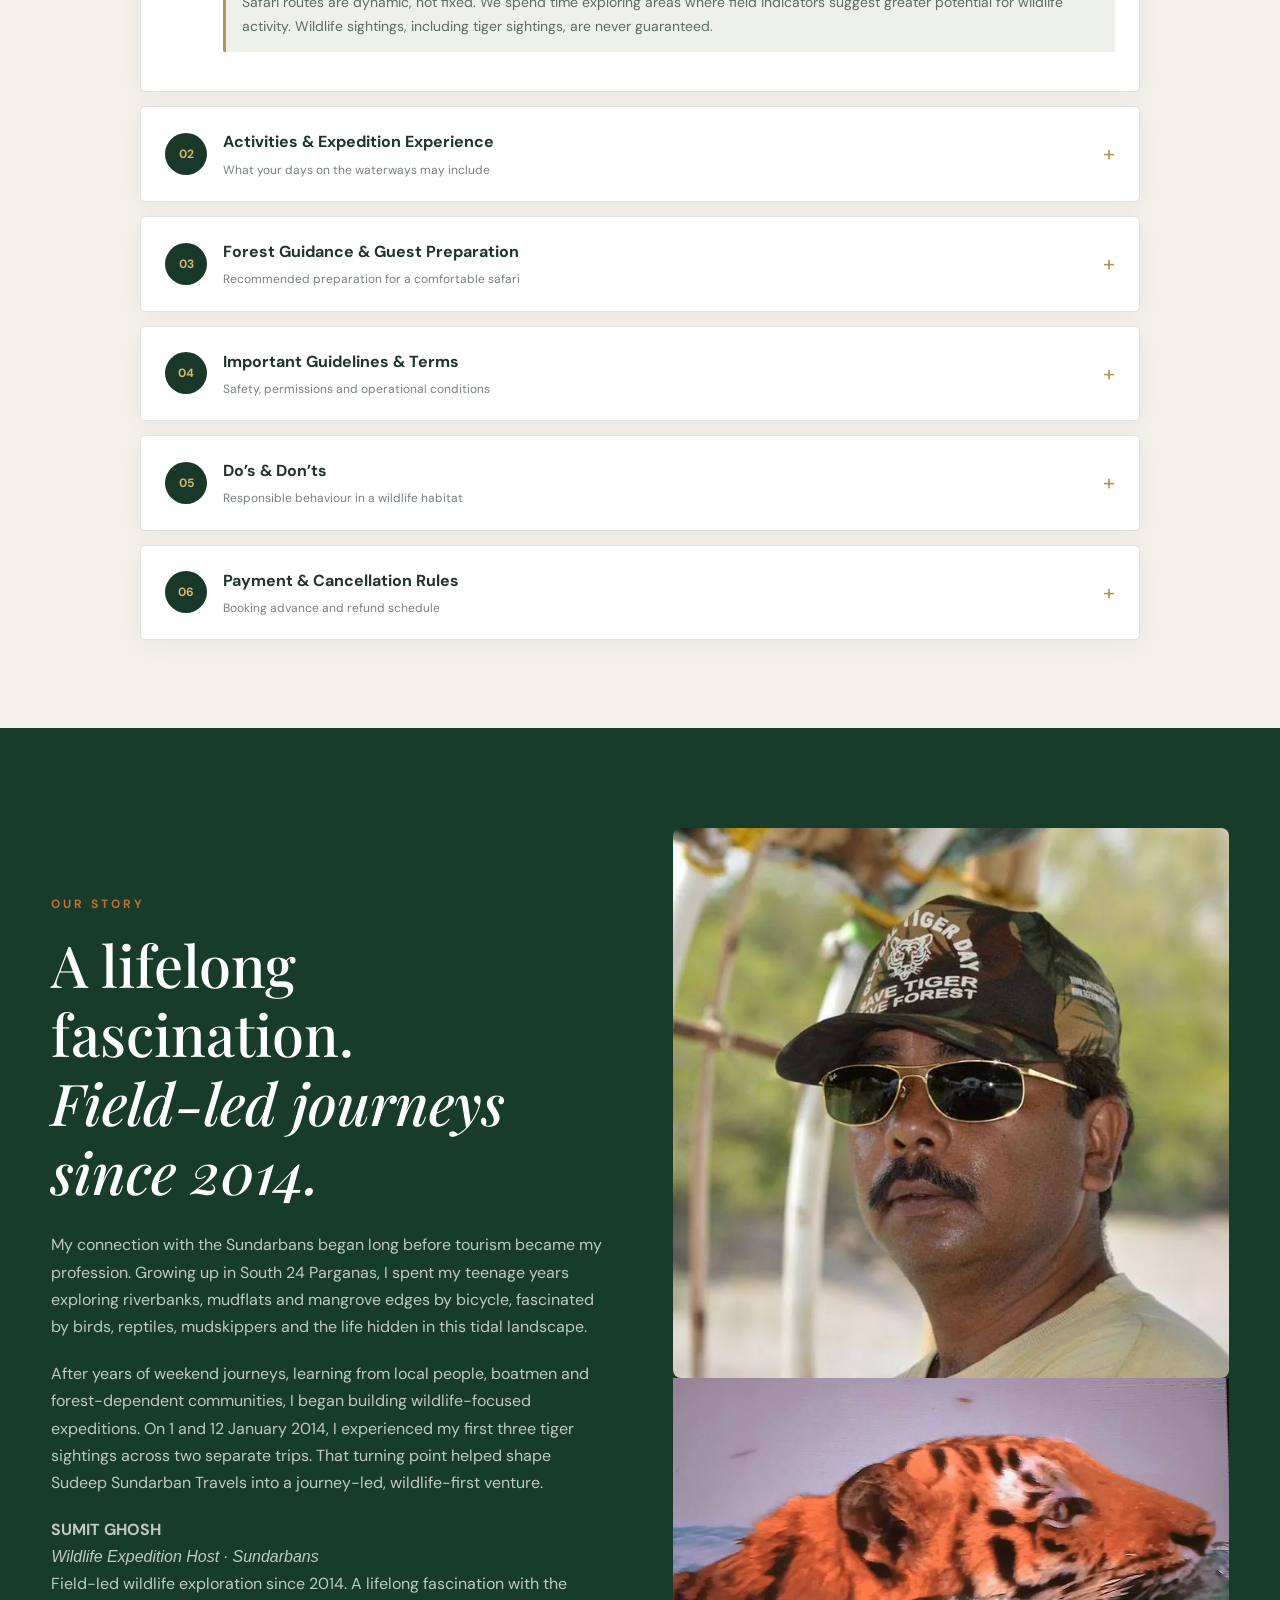
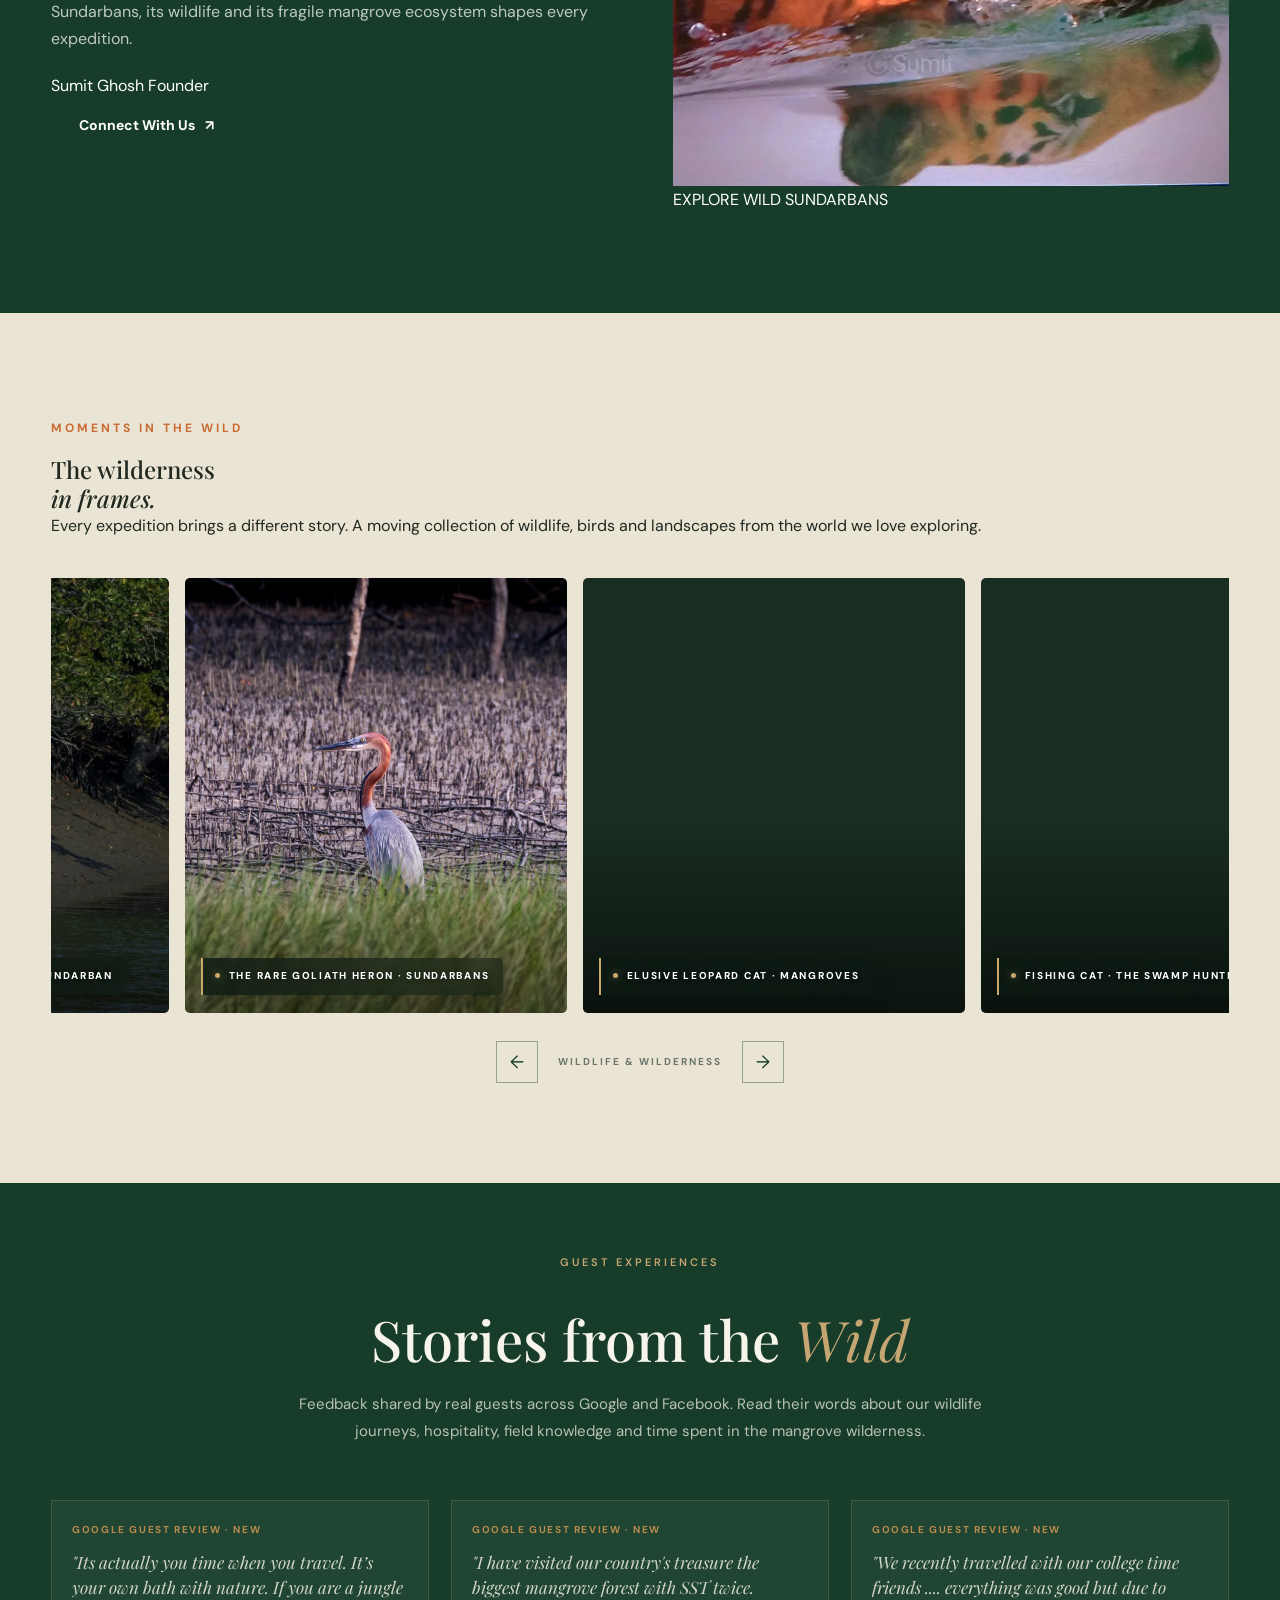
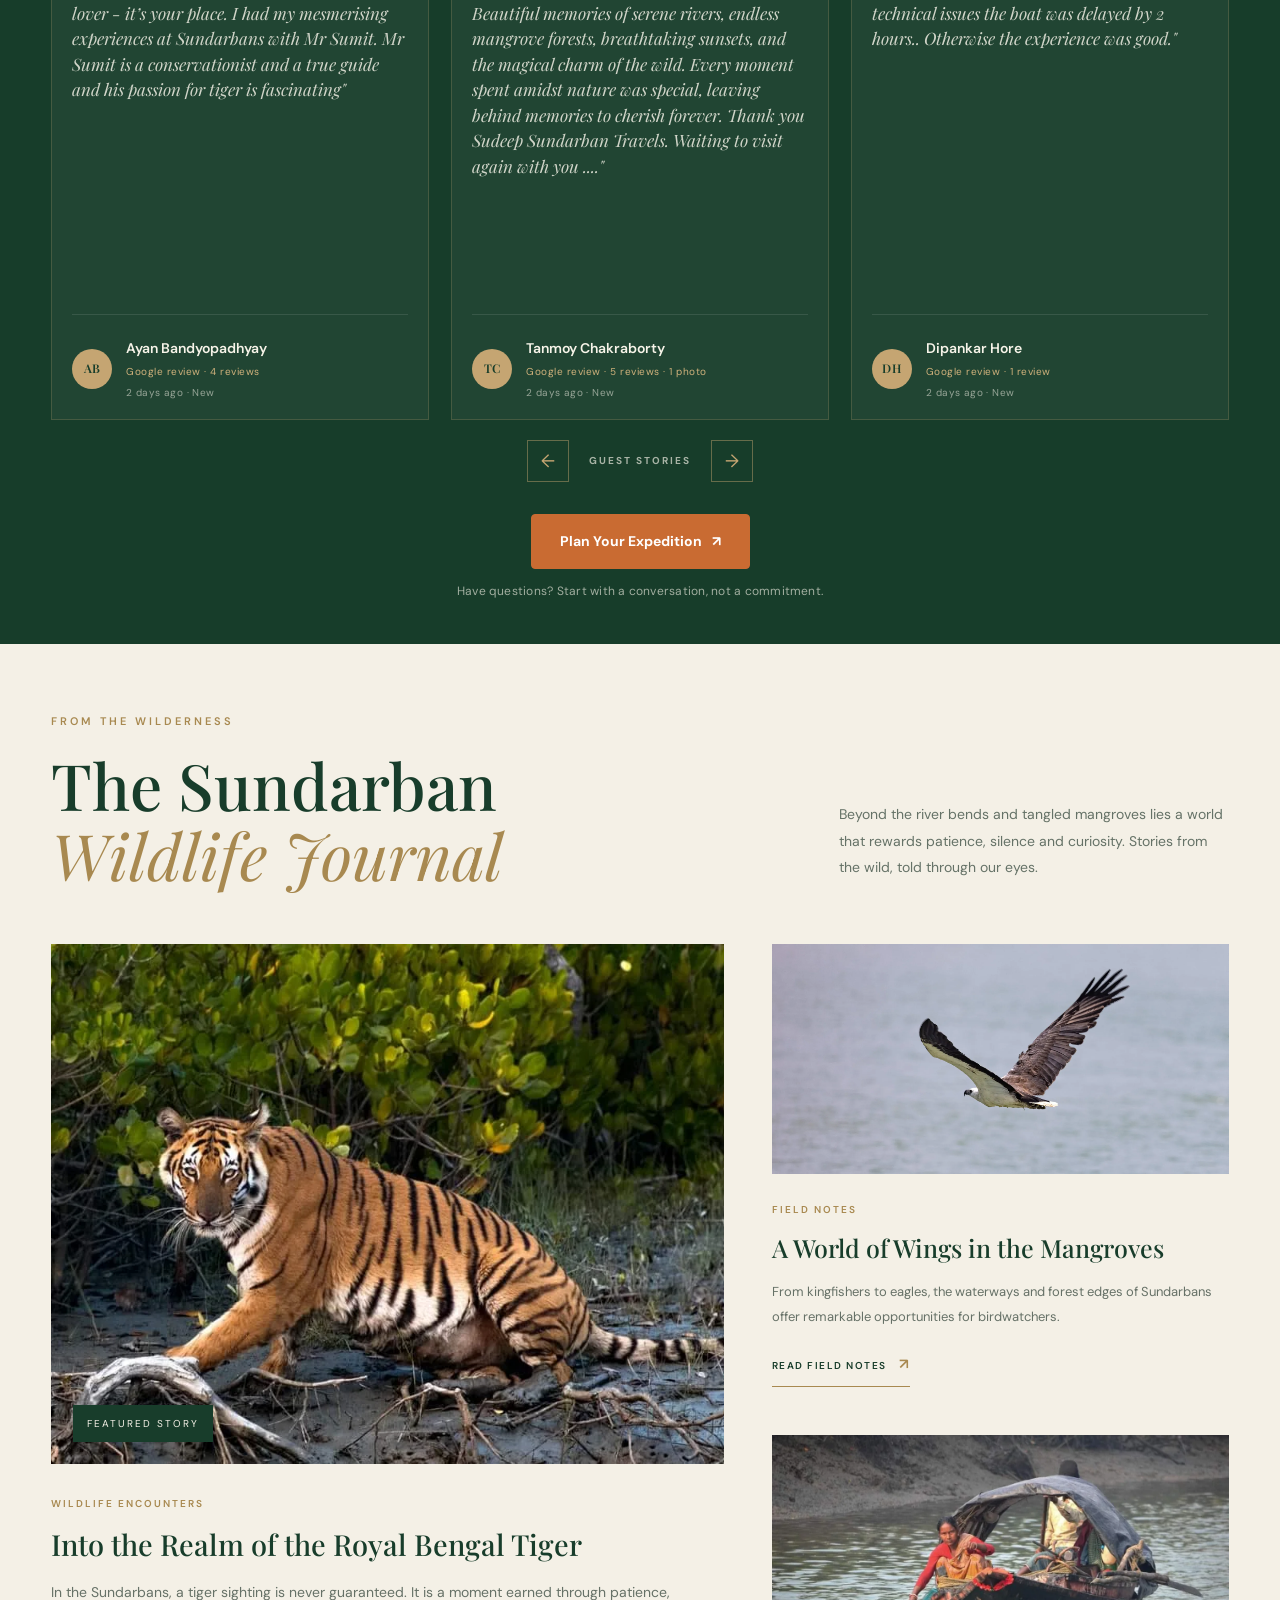
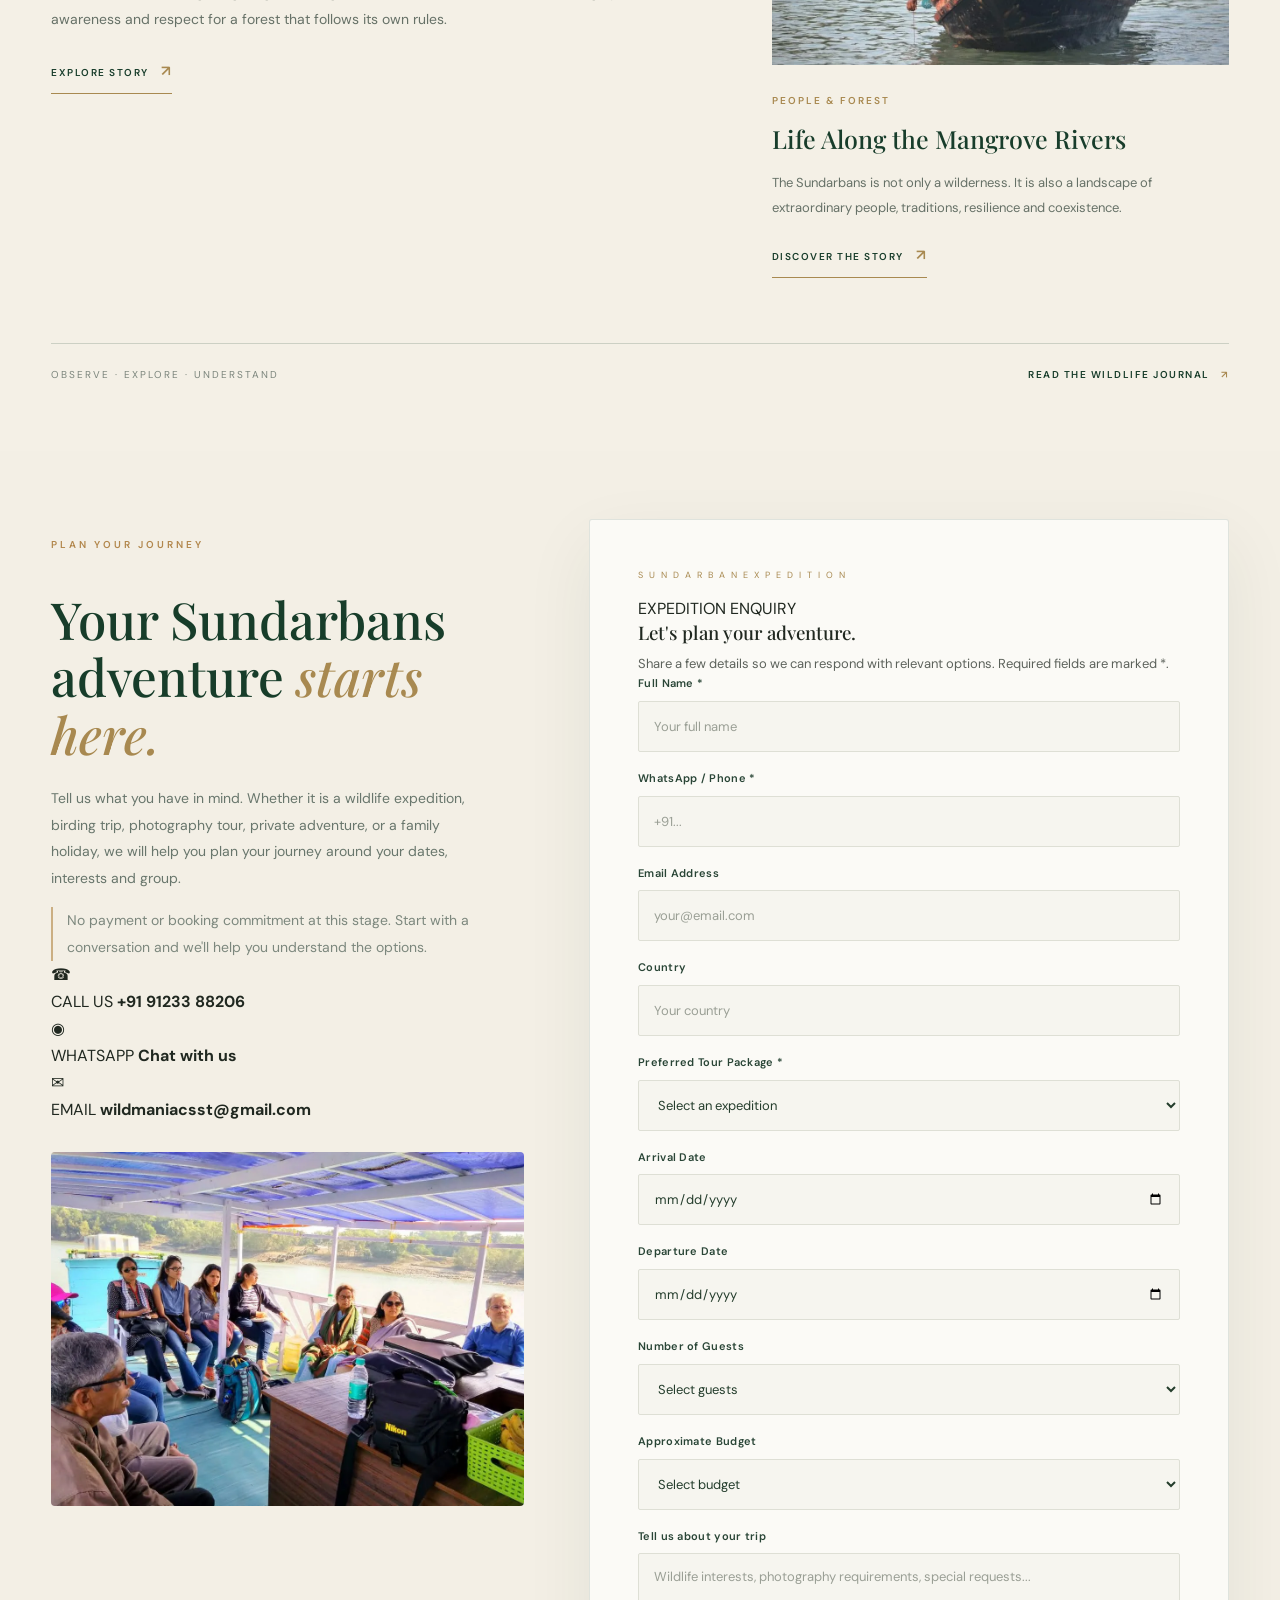
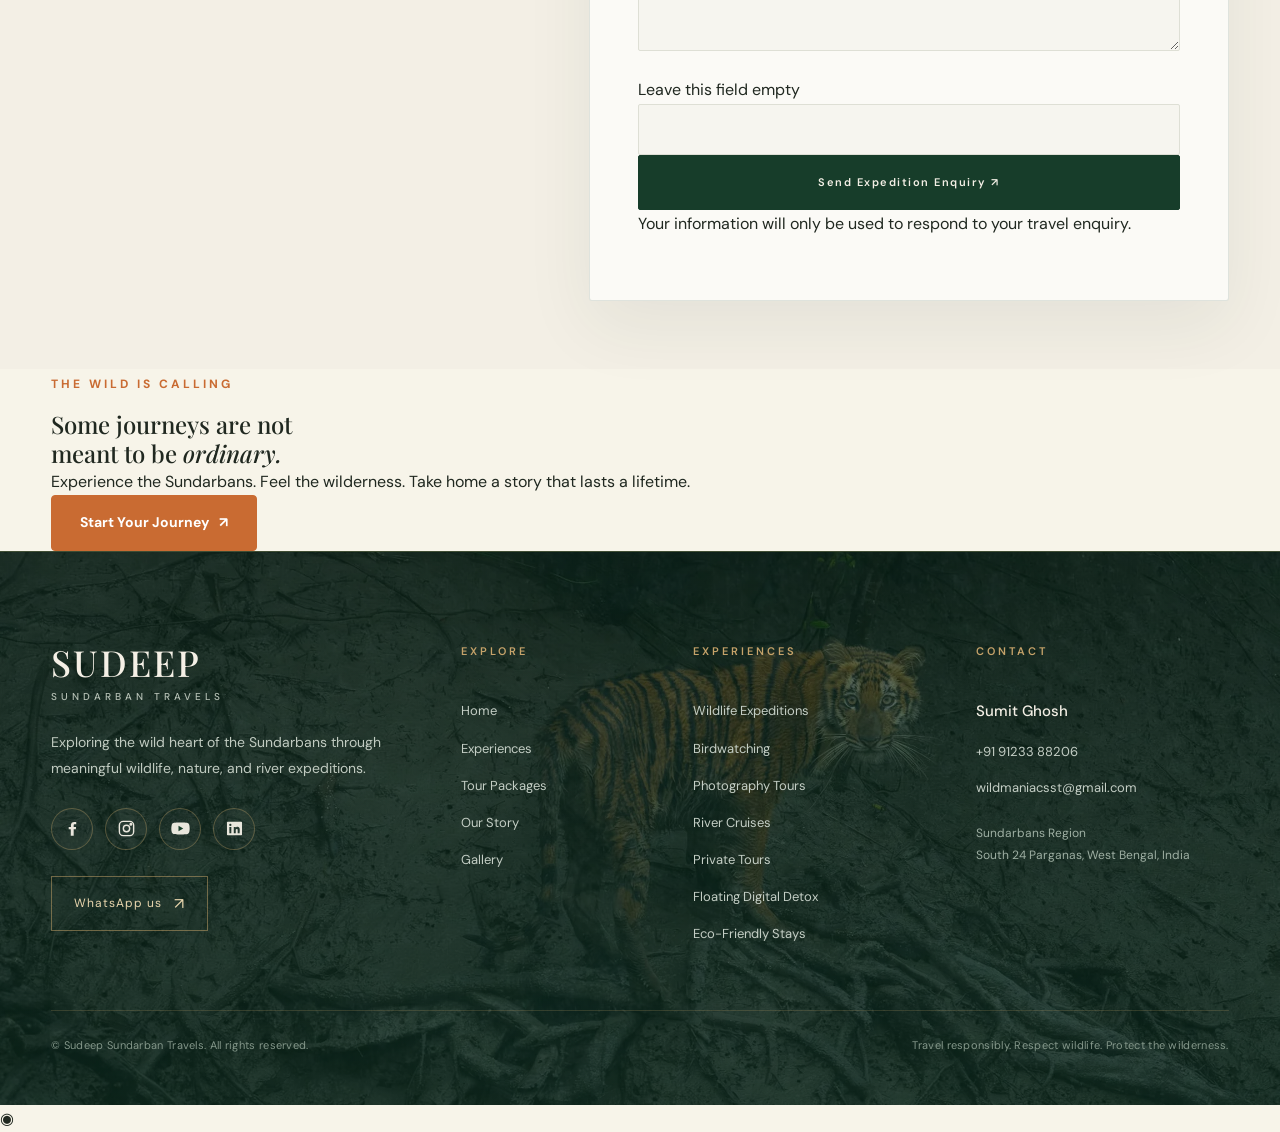
==== commit 855be32e: "Clarify expedition host identity in Our Story" ====
--- a/index.html
+++ b/index.html
@@ -849,11 +849,11 @@
             Sundarban Travels into a journey-led, wildlife-first venture.
           </p>
 
-          <p>
-            Today, our expeditions are shaped by field familiarity, local connections,
-            respect for the forest and the people who live beside it. We do not promise
-            tiger sightings. We invite you to experience the Sundarbans with patience,
-            curiosity and a deeper understanding of its wilderness.
+          <p class="about-host-intro">
+            <strong>SUMIT GHOSH</strong><br>
+            <em>Wildlife Expedition Host · Sundarbans</em><br>
+            Field-led wildlife exploration since 2014. A lifelong fascination with the
+            Sundarbans, its wildlife and its fragile mangrove ecosystem shapes every expedition.
           </p>
 
           <div class="about-signature">
@@ -861,7 +861,7 @@
             <span class="signature-name">Sumit Ghosh</span>
 
             <span class="signature-role">
-              Founder & Wildlife Expedition Host
+              Founder
             </span>
 
           </div>
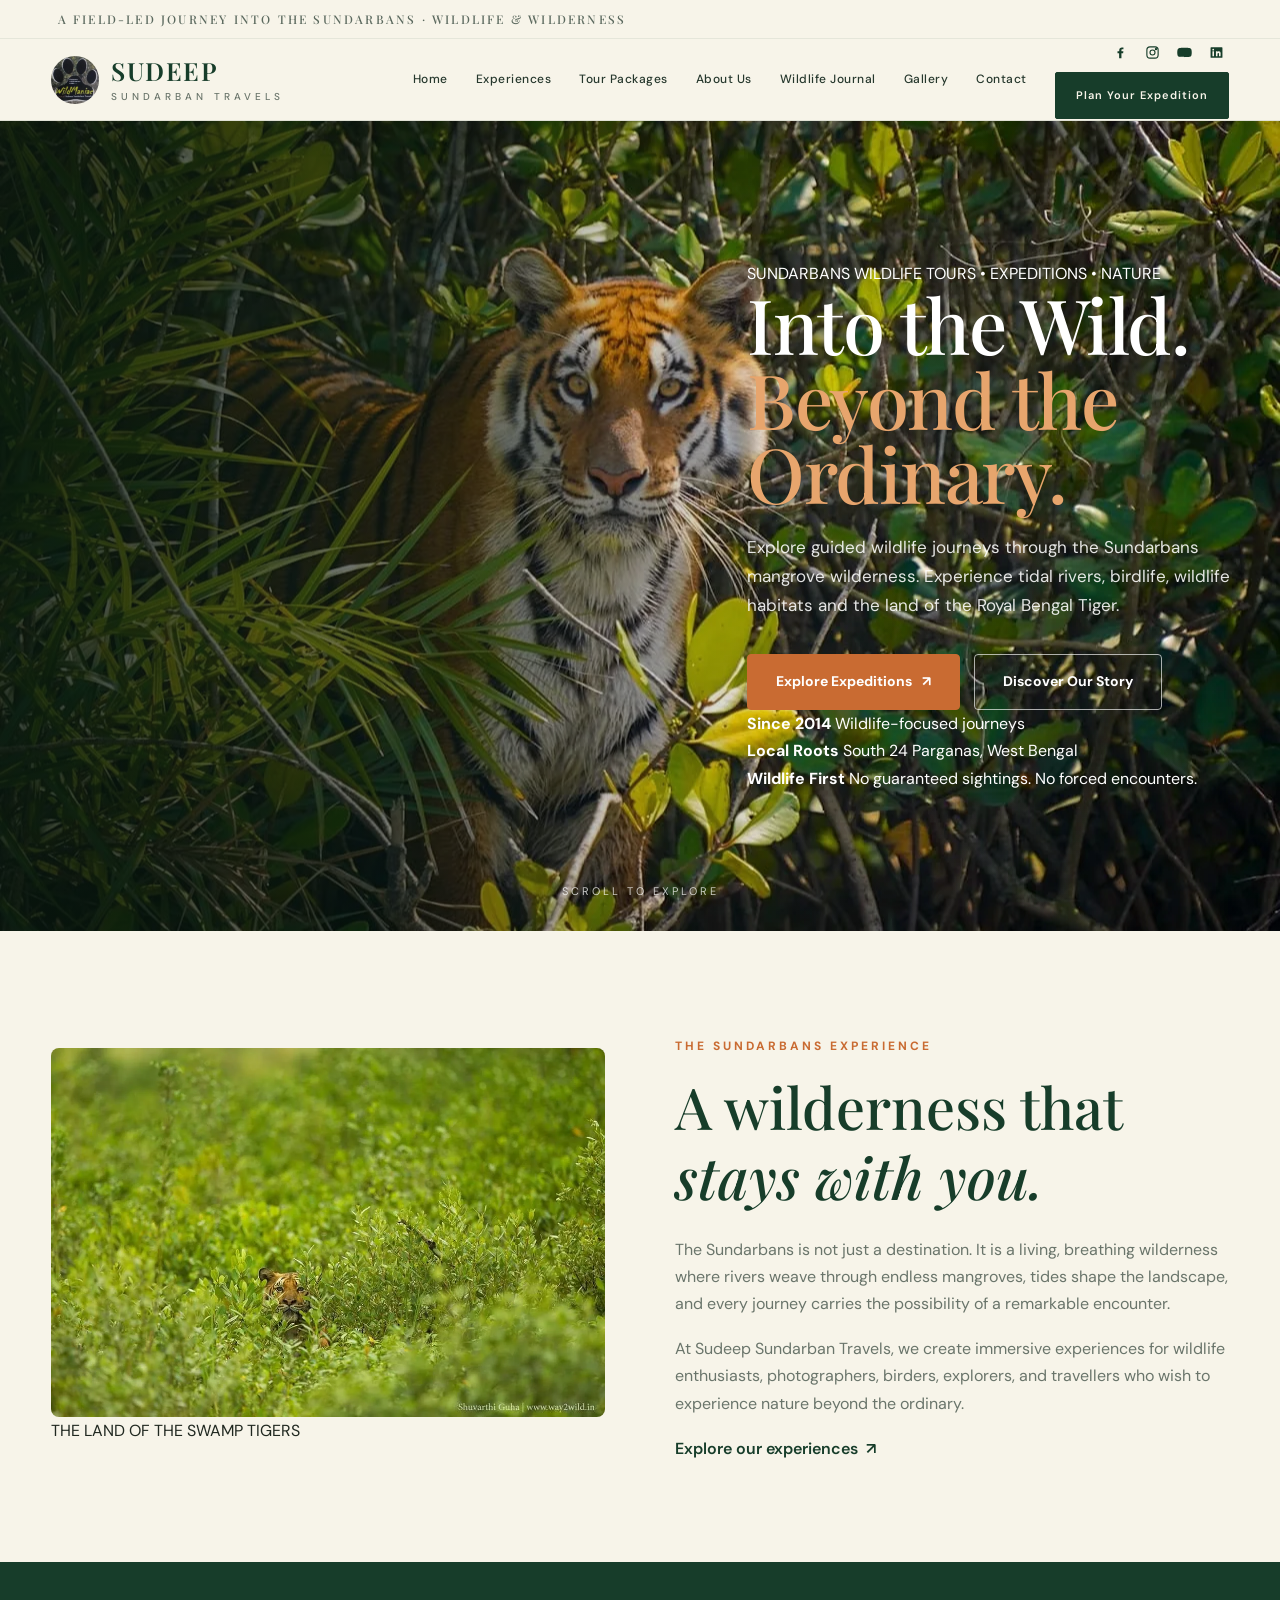
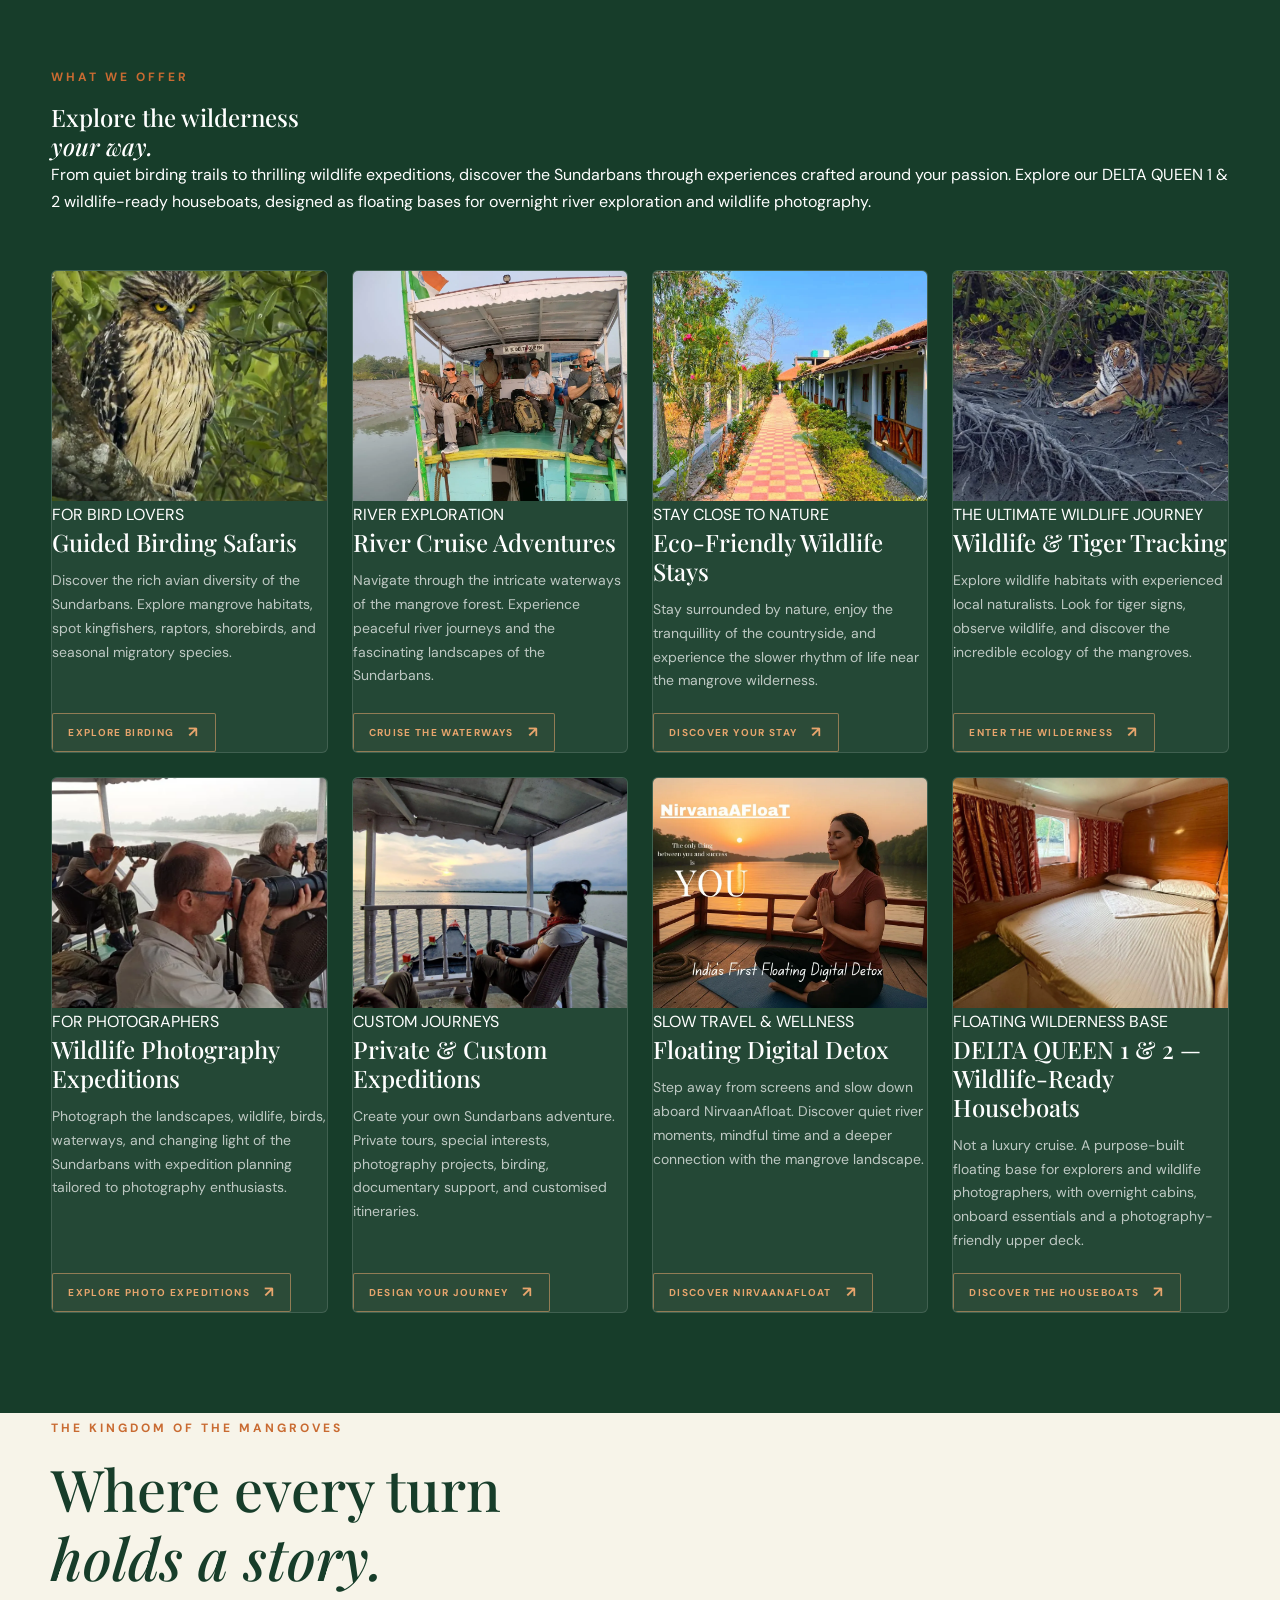
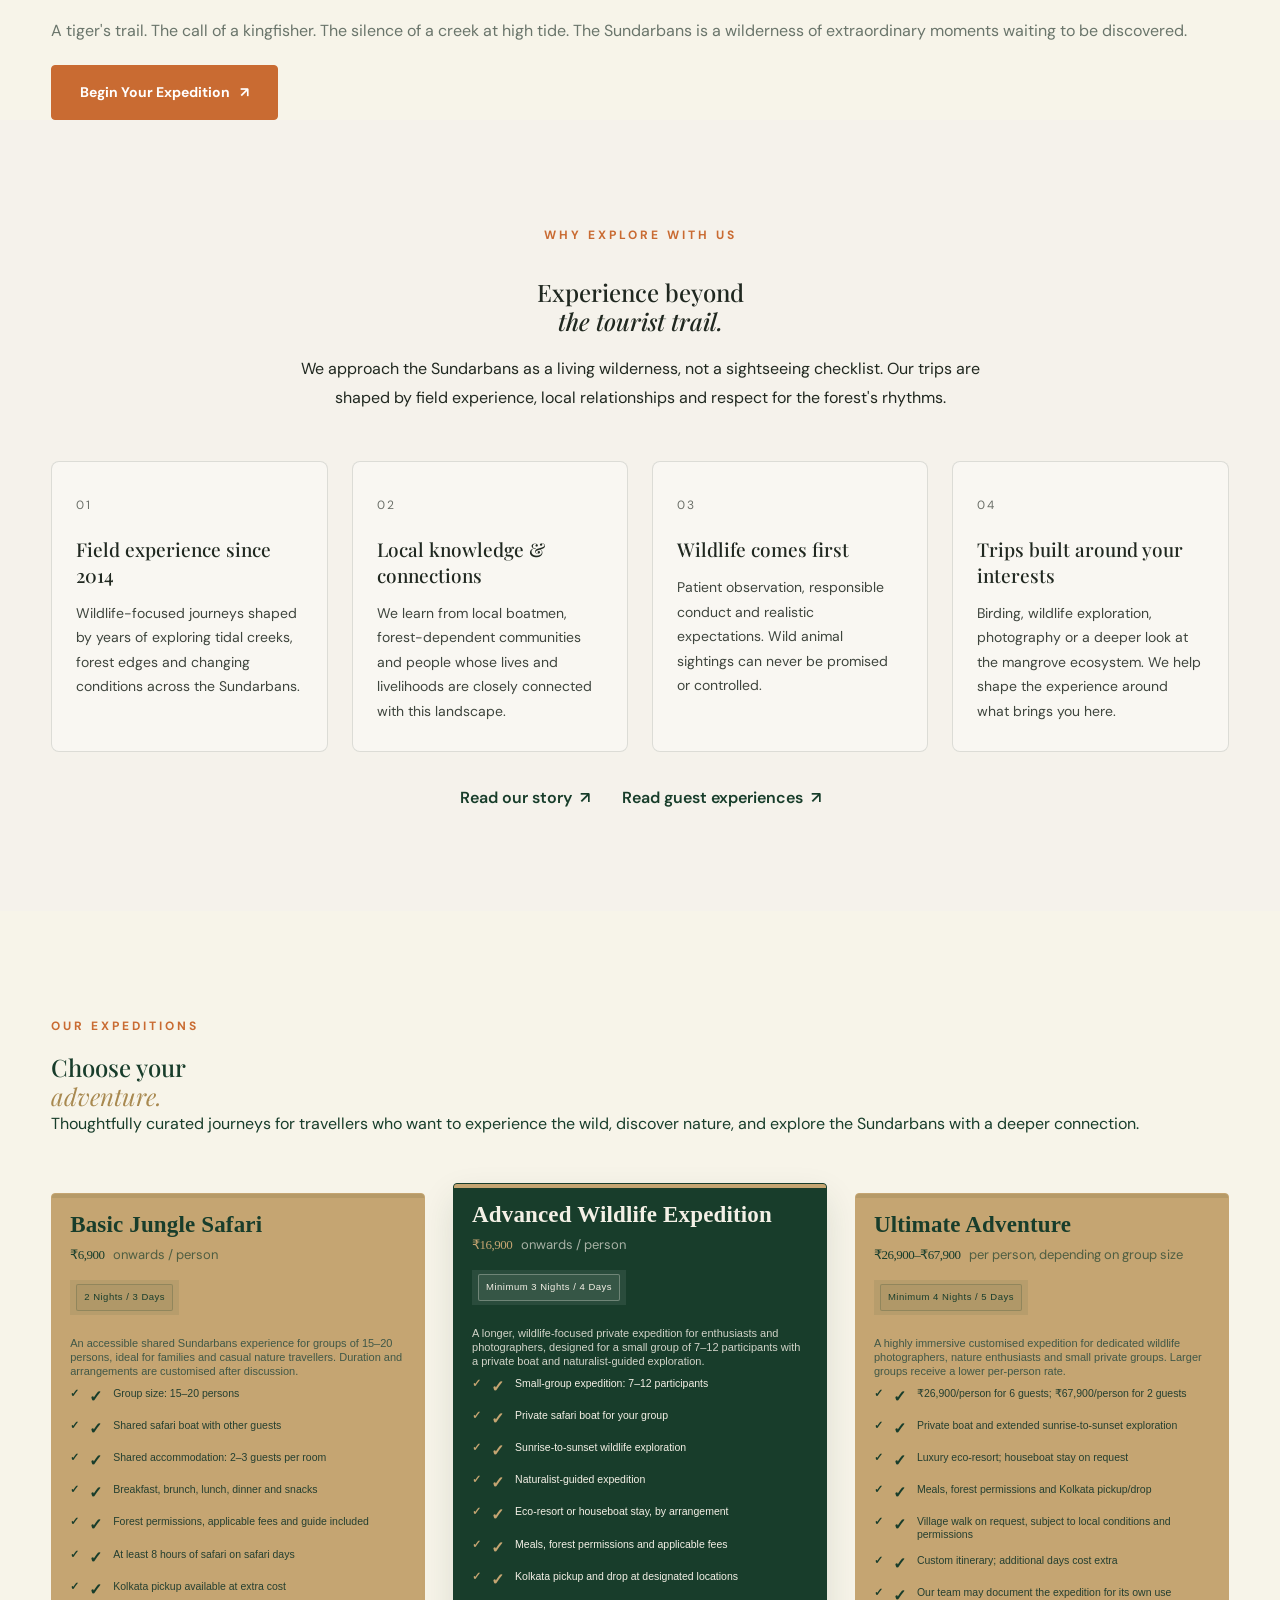
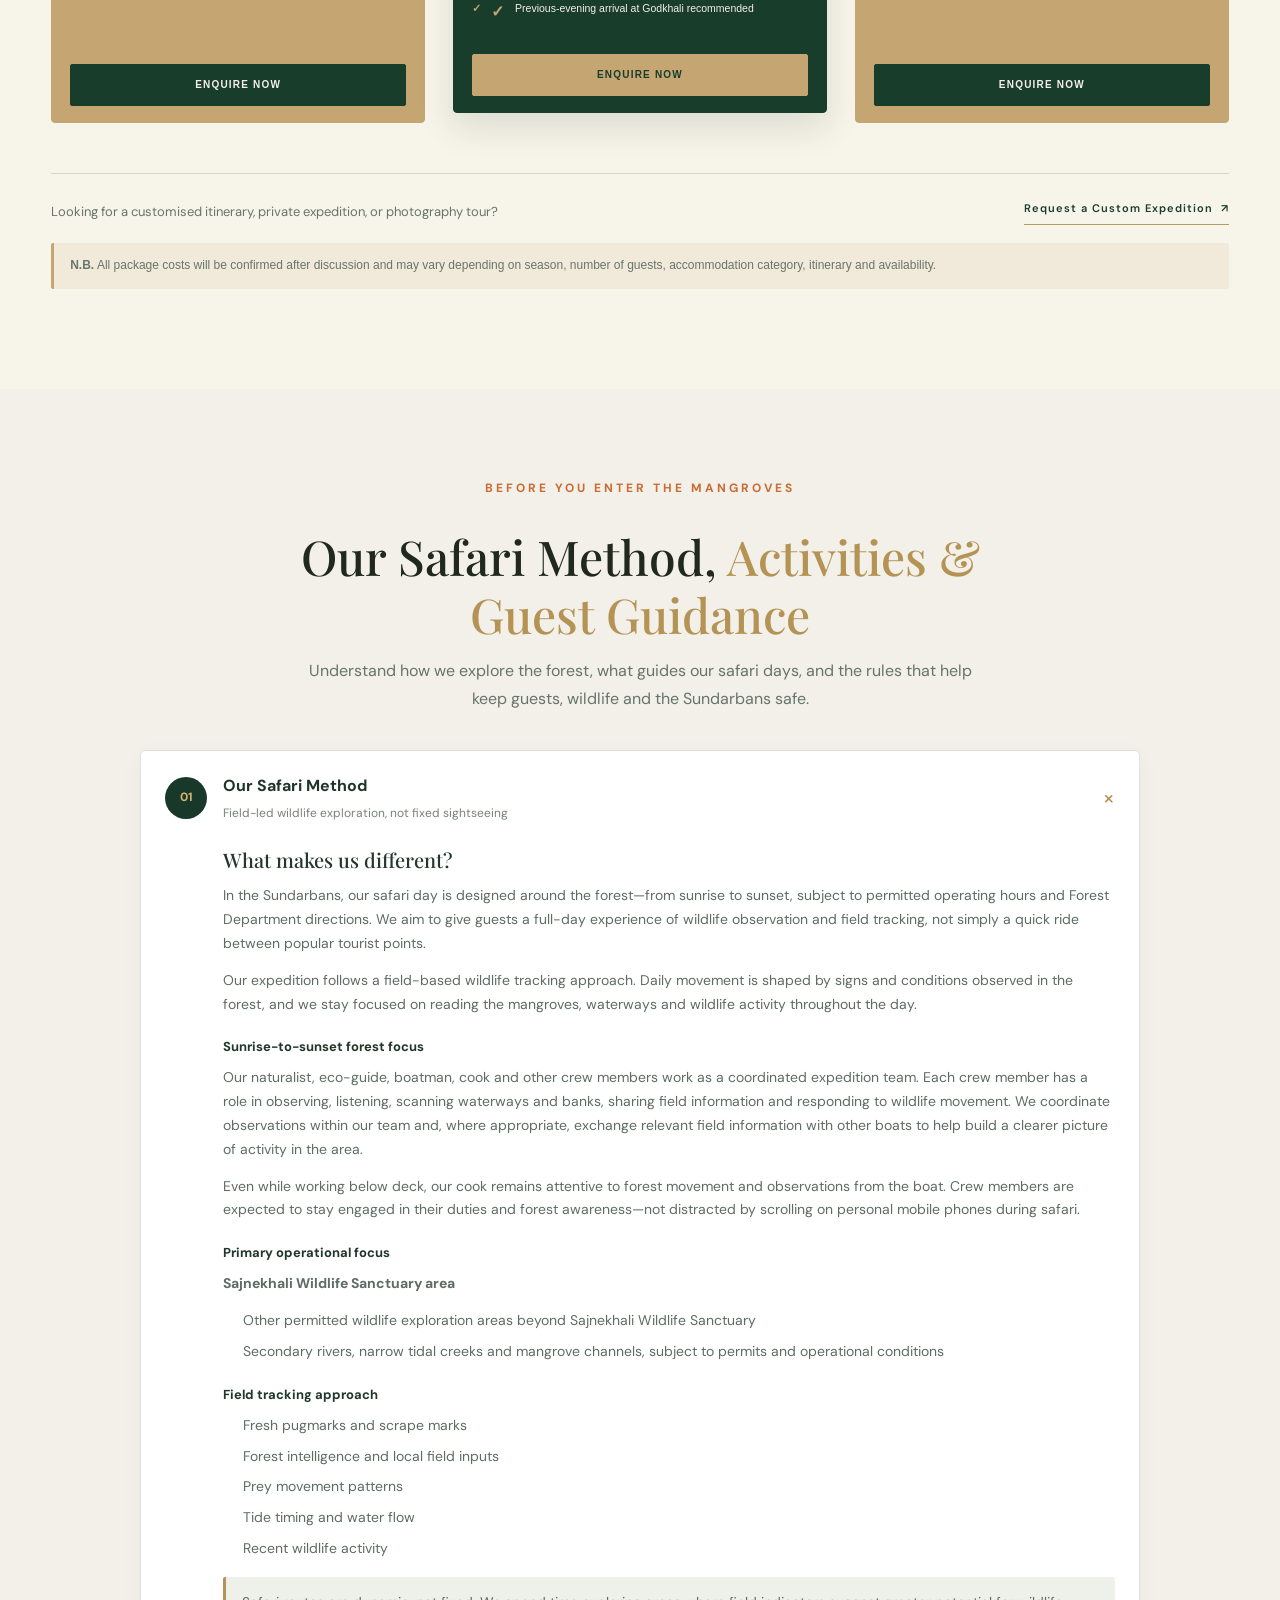
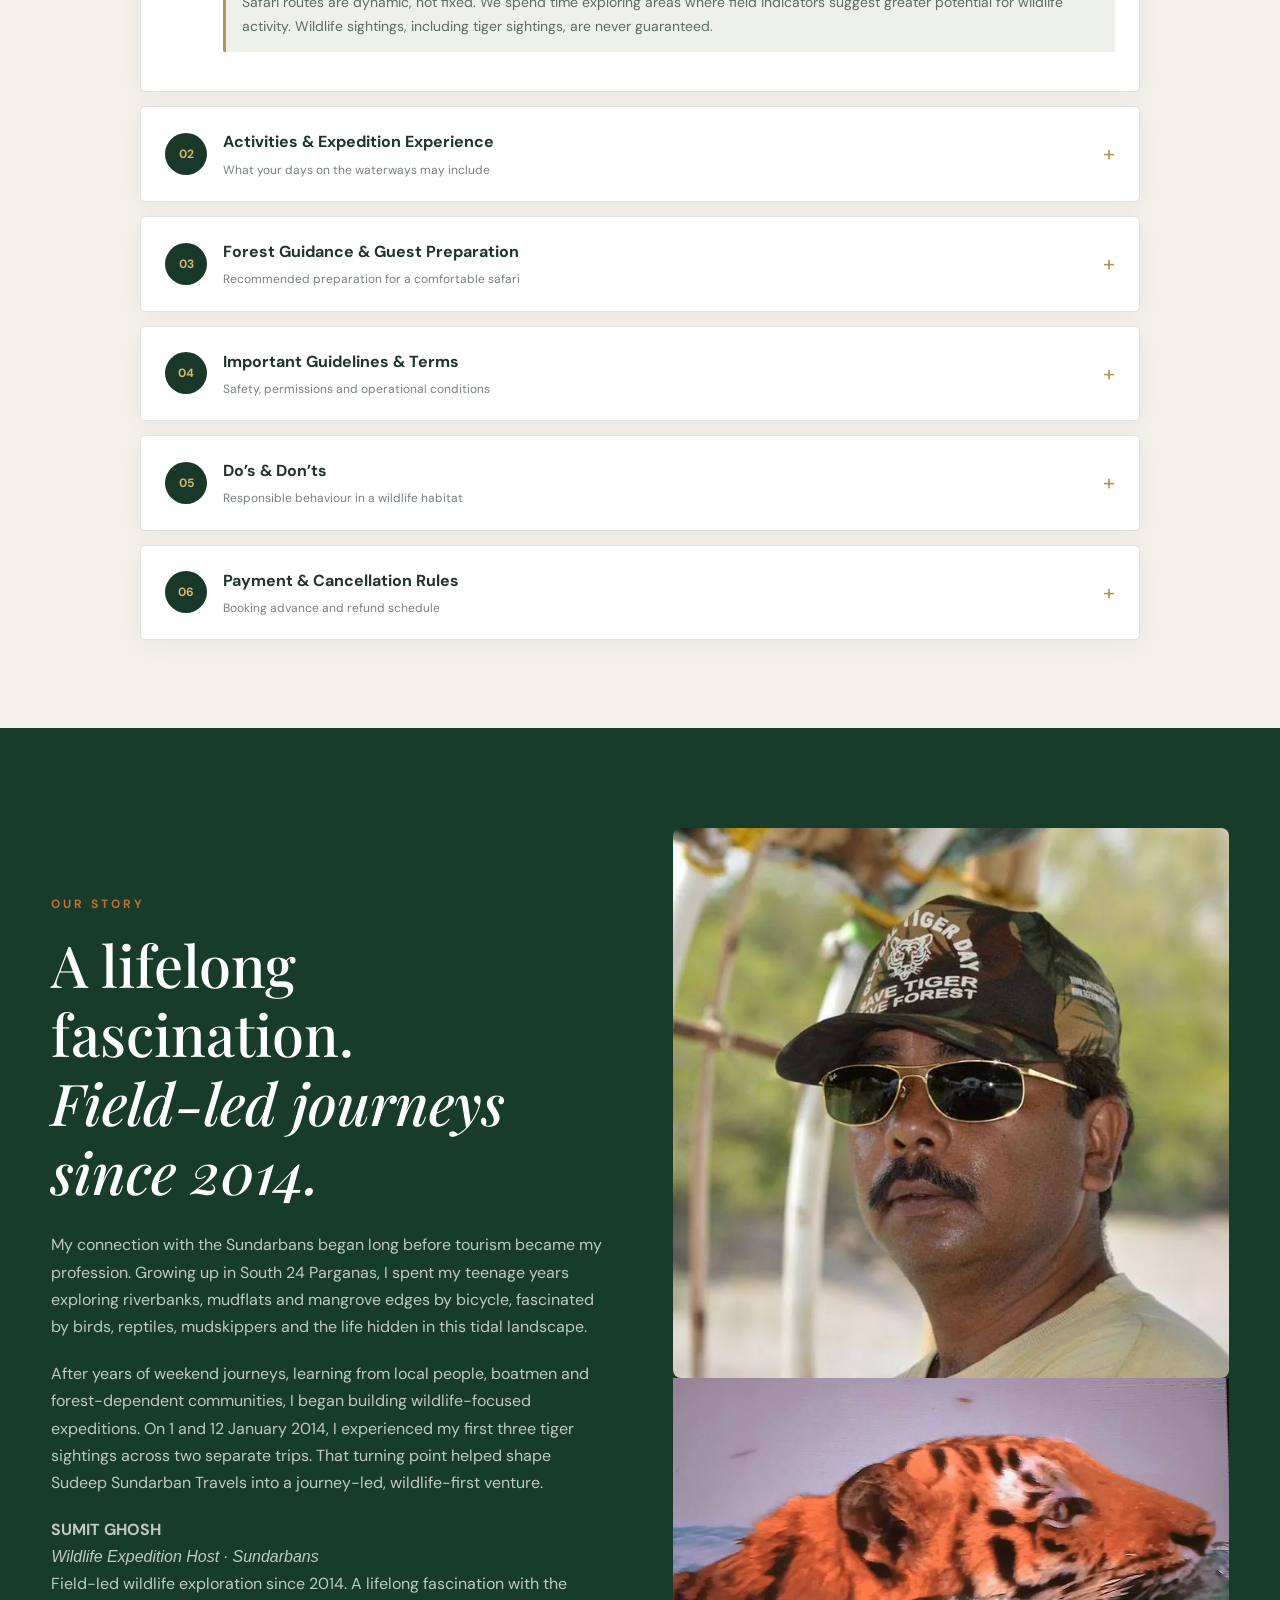
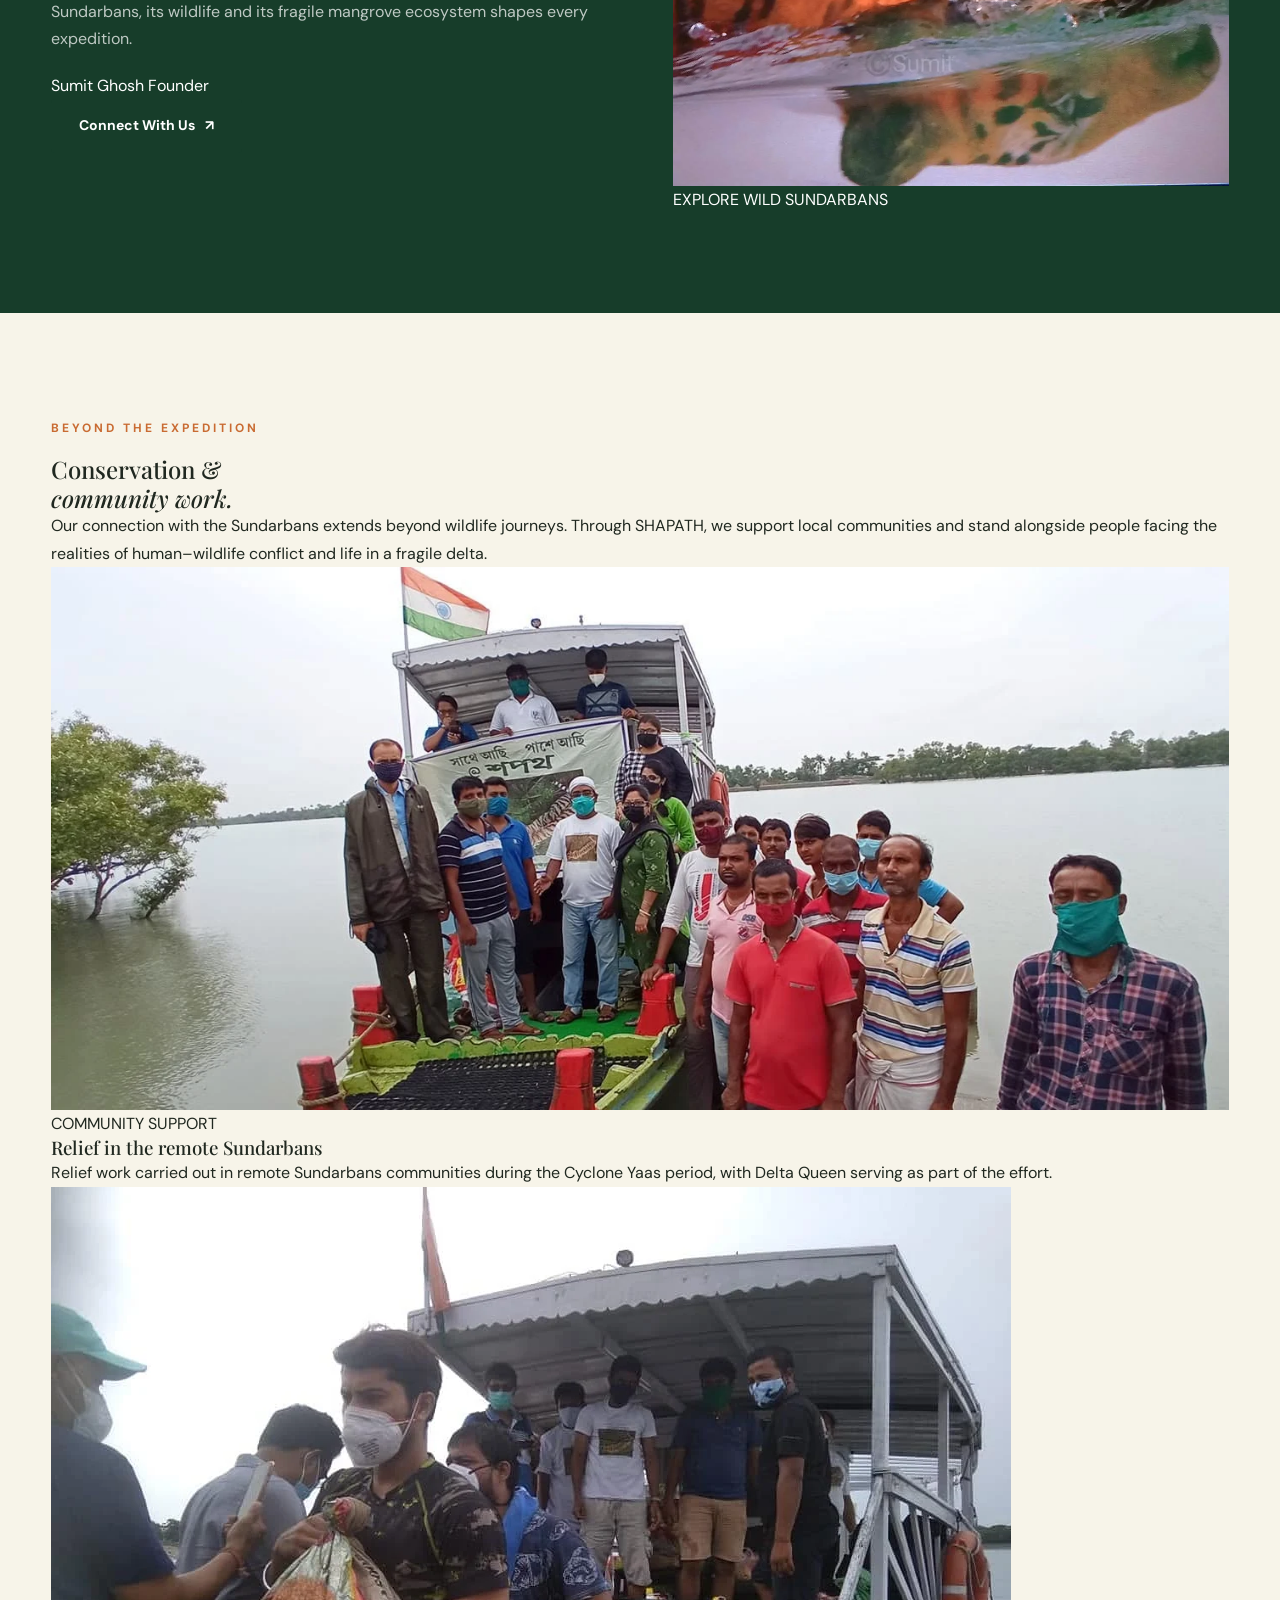
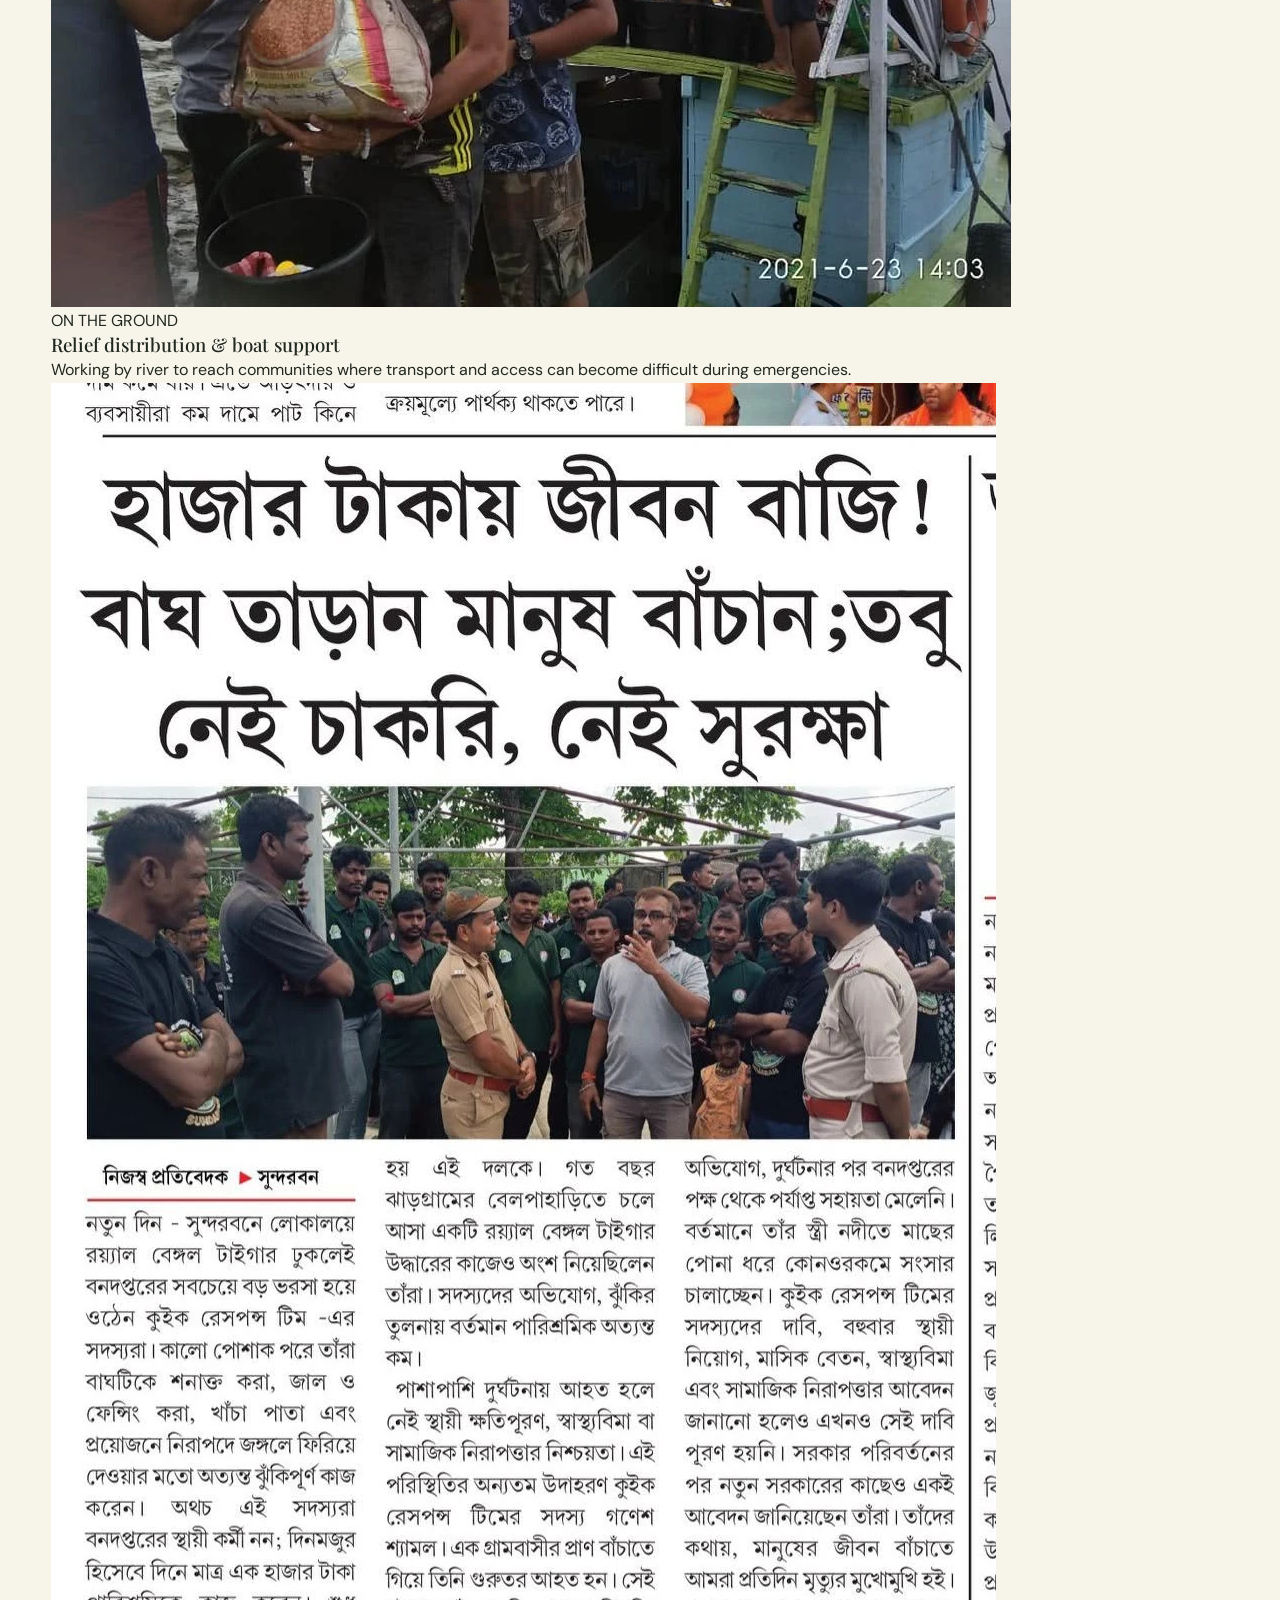
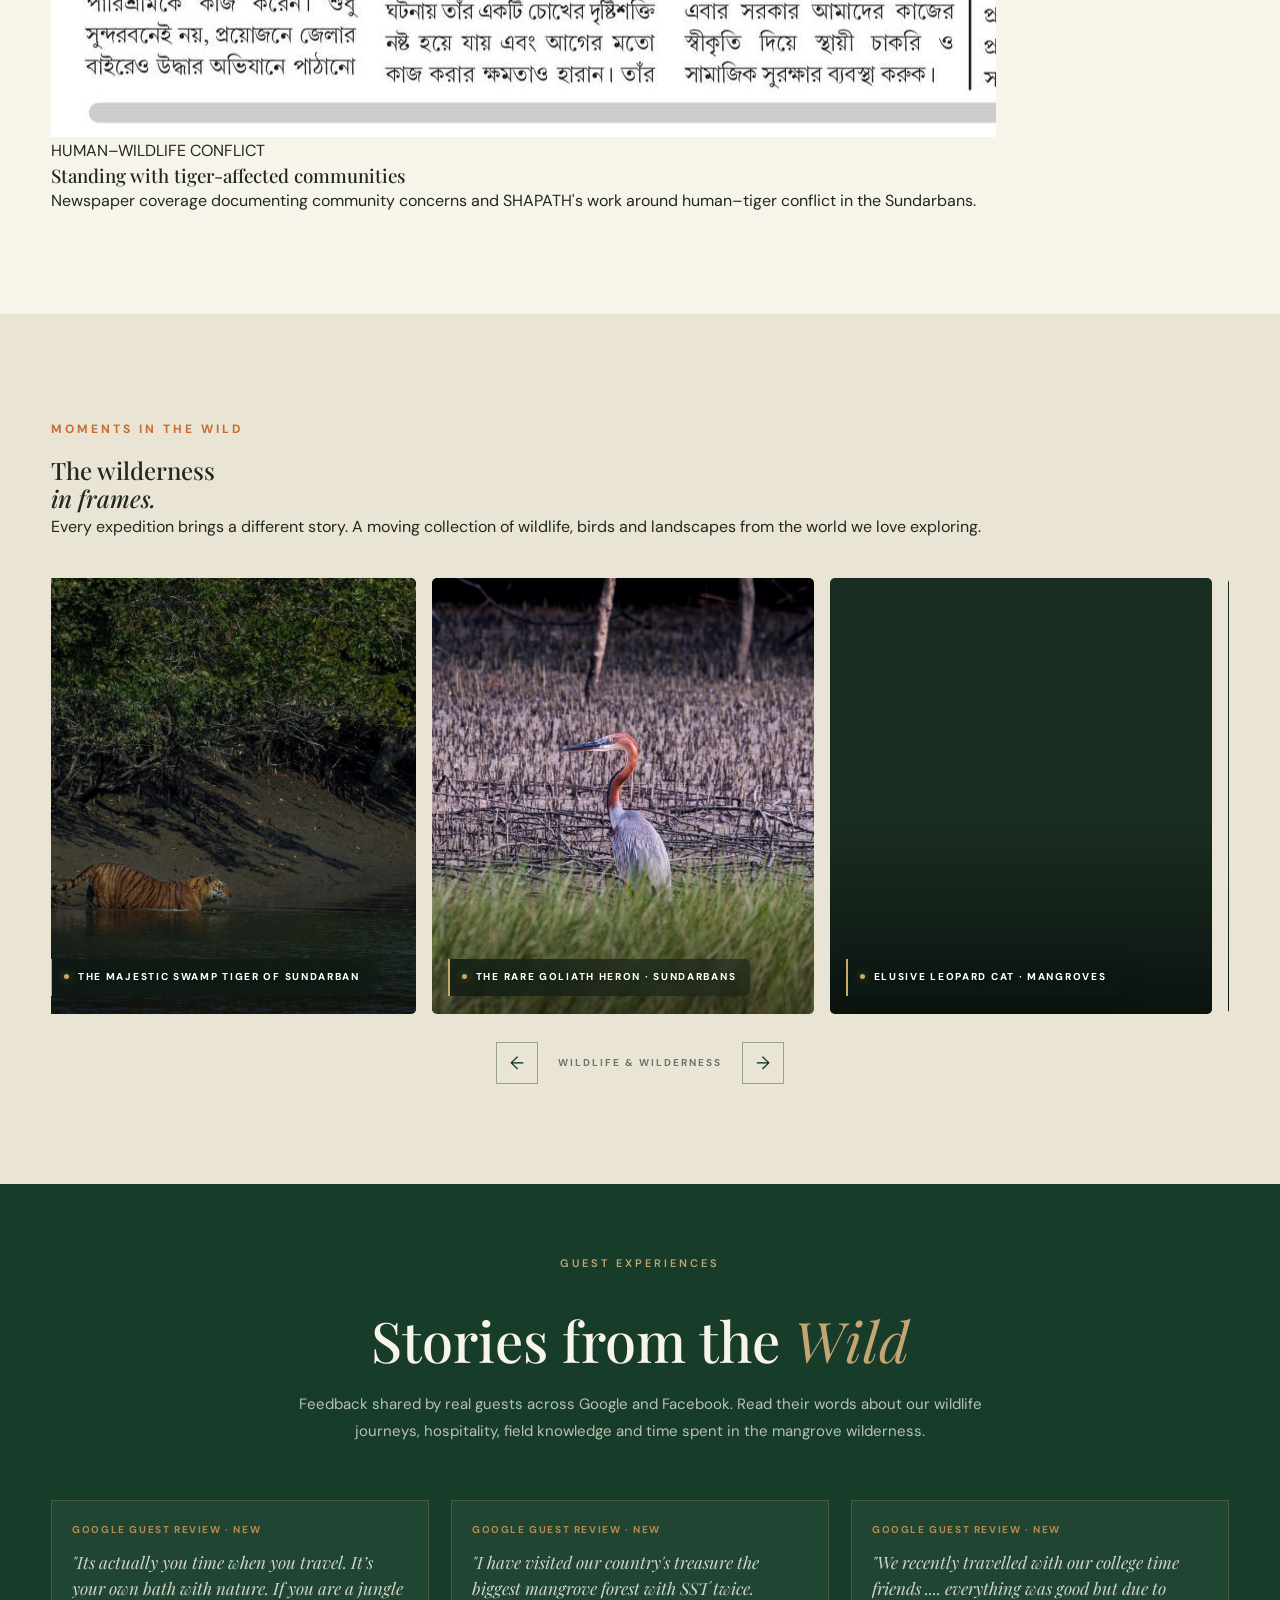
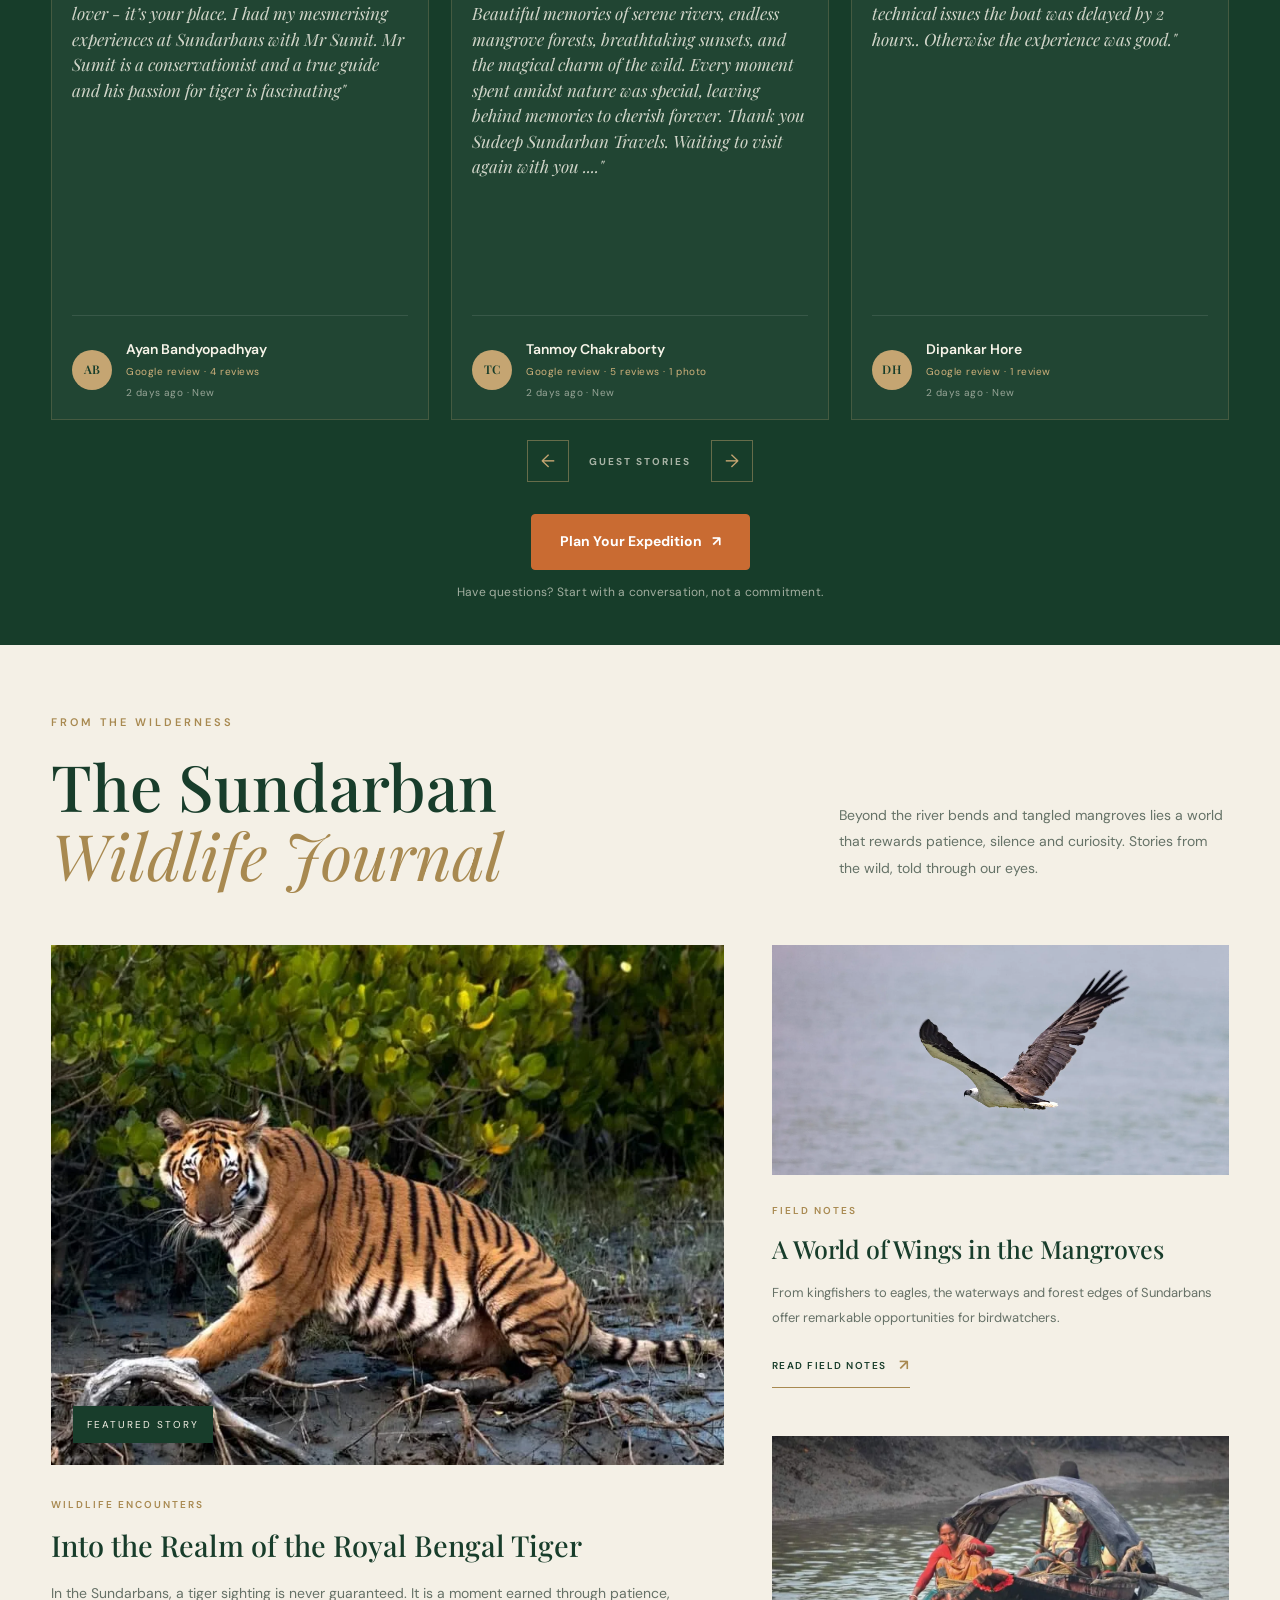
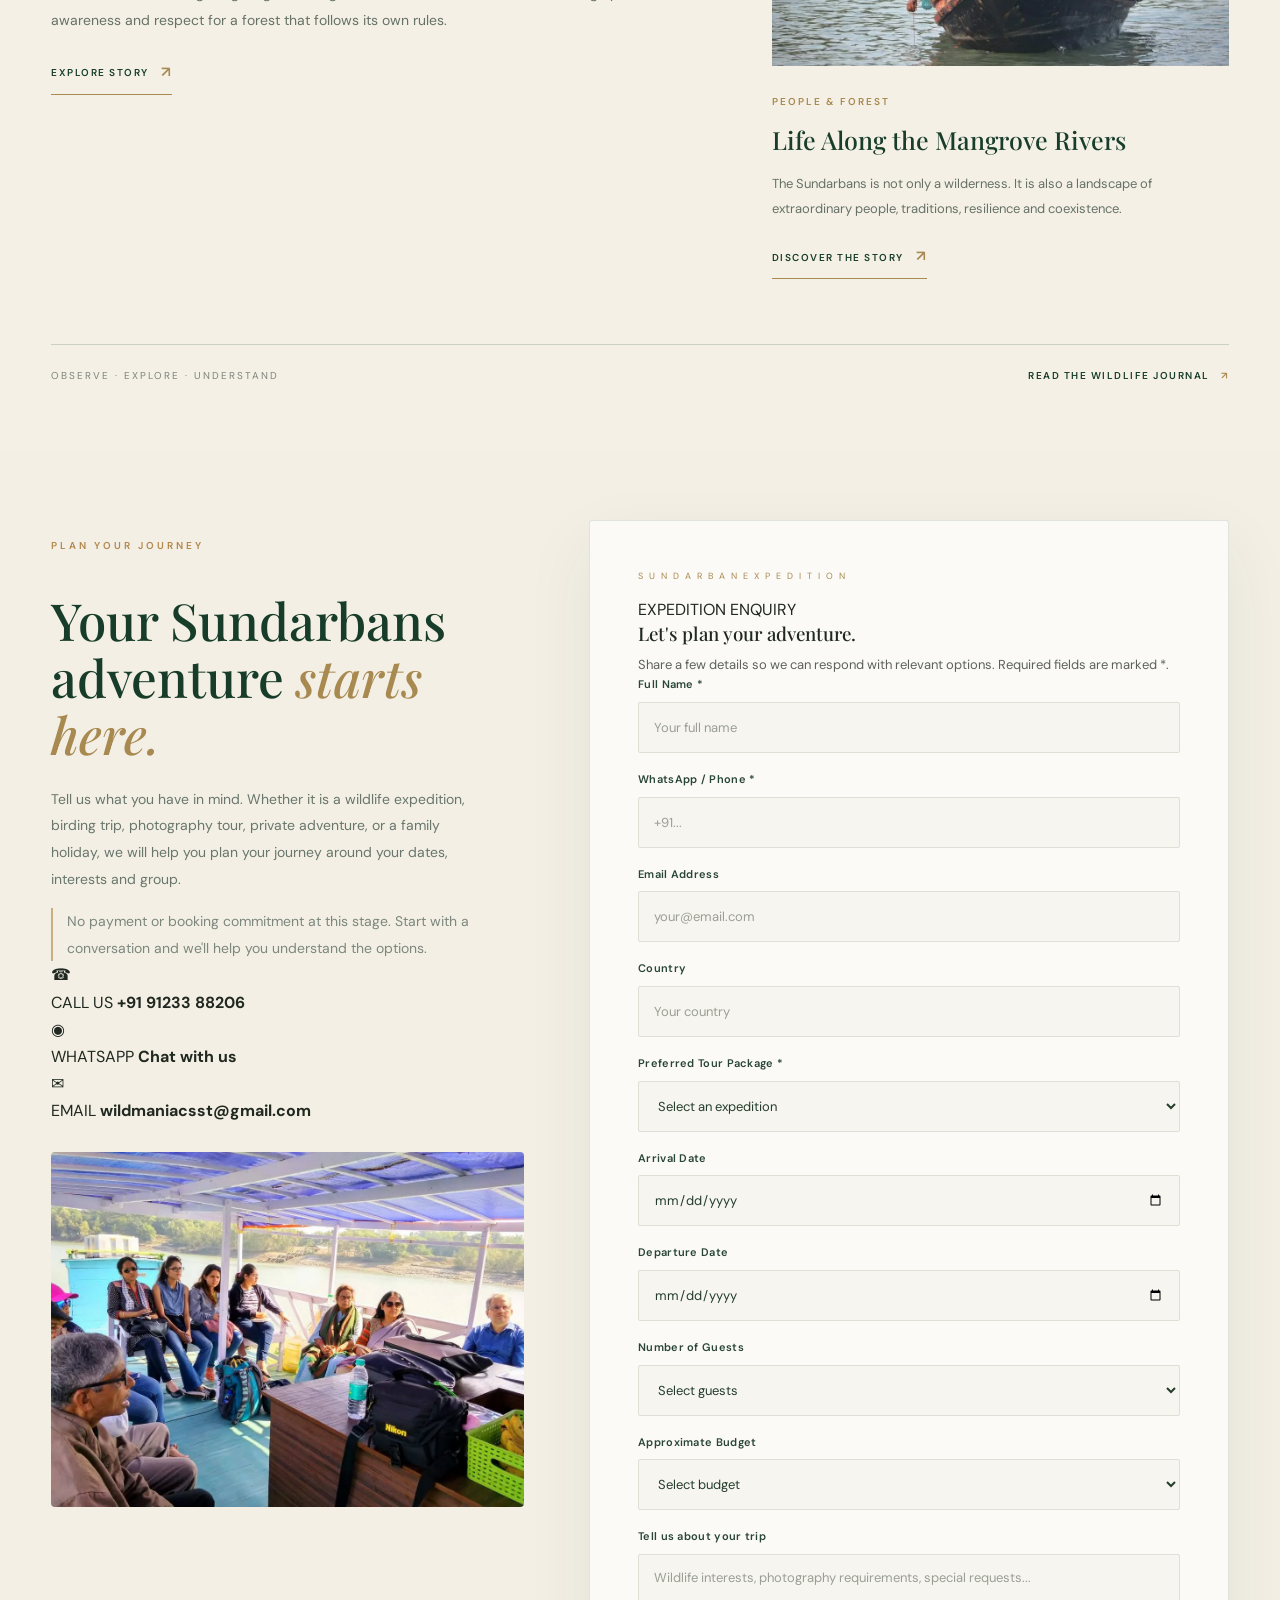
==== commit 550c040f: "Add Conservation and Community Work section" ====
--- a/index.html
+++ b/index.html
@@ -906,6 +906,48 @@
       </div>
 
     </section>
+<!-- ================= CONSERVATION & COMMUNITY WORK ================= -->
+<section class="community-section section-padding" id="conservation">
+  <div class="container">
+    <div class="section-heading community-heading">
+      <div>
+        <span class="section-eyebrow">BEYOND THE EXPEDITION</span>
+        <h2>Conservation &amp;<br><em>community work.</em></h2>
+      </div>
+      <p>Our connection with the Sundarbans extends beyond wildlife journeys. Through SHAPATH, we support local communities and stand alongside people facing the realities of human–wildlife conflict and life in a fragile delta.</p>
+    </div>
+
+    <div class="community-grid">
+      <article class="community-card community-card-feature">
+        <img src="delta_queen_cyclone_yaas_relief.webp" alt="Community relief programme led from Delta Queen during Cyclone Yaas in the Sundarbans" loading="lazy" decoding="async">
+        <div class="community-card-copy">
+          <span class="community-label">COMMUNITY SUPPORT</span>
+          <h3>Relief in the remote Sundarbans</h3>
+          <p>Relief work carried out in remote Sundarbans communities during the Cyclone Yaas period, with Delta Queen serving as part of the effort.</p>
+        </div>
+      </article>
+
+      <article class="community-card">
+        <img src="delta_queen_relief_distribution.webp" alt="Relief supplies being transported and distributed from Delta Queen in the Sundarbans" loading="lazy" decoding="async">
+        <div class="community-card-copy">
+          <span class="community-label">ON THE GROUND</span>
+          <h3>Relief distribution &amp; boat support</h3>
+          <p>Working by river to reach communities where transport and access can become difficult during emergencies.</p>
+        </div>
+      </article>
+
+      <article class="community-card">
+        <img src="shapath_newspaper_tiger_conflict.webp" alt="Newspaper coverage of SHAPATH's work on human tiger conflict in the Sundarbans" loading="lazy" decoding="async">
+        <div class="community-card-copy">
+          <span class="community-label">HUMAN–WILDLIFE CONFLICT</span>
+          <h3>Standing with tiger-affected communities</h3>
+          <p>Newspaper coverage documenting community concerns and SHAPATH's work around human–tiger conflict in the Sundarbans.</p>
+        </div>
+      </article>
+    </div>
+  </div>
+</section>
+
 <!-- ================= CINEMATIC WILDLIFE GALLERY ================= -->
 <section class="gallery-section section-padding" id="gallery">
   <div class="container">
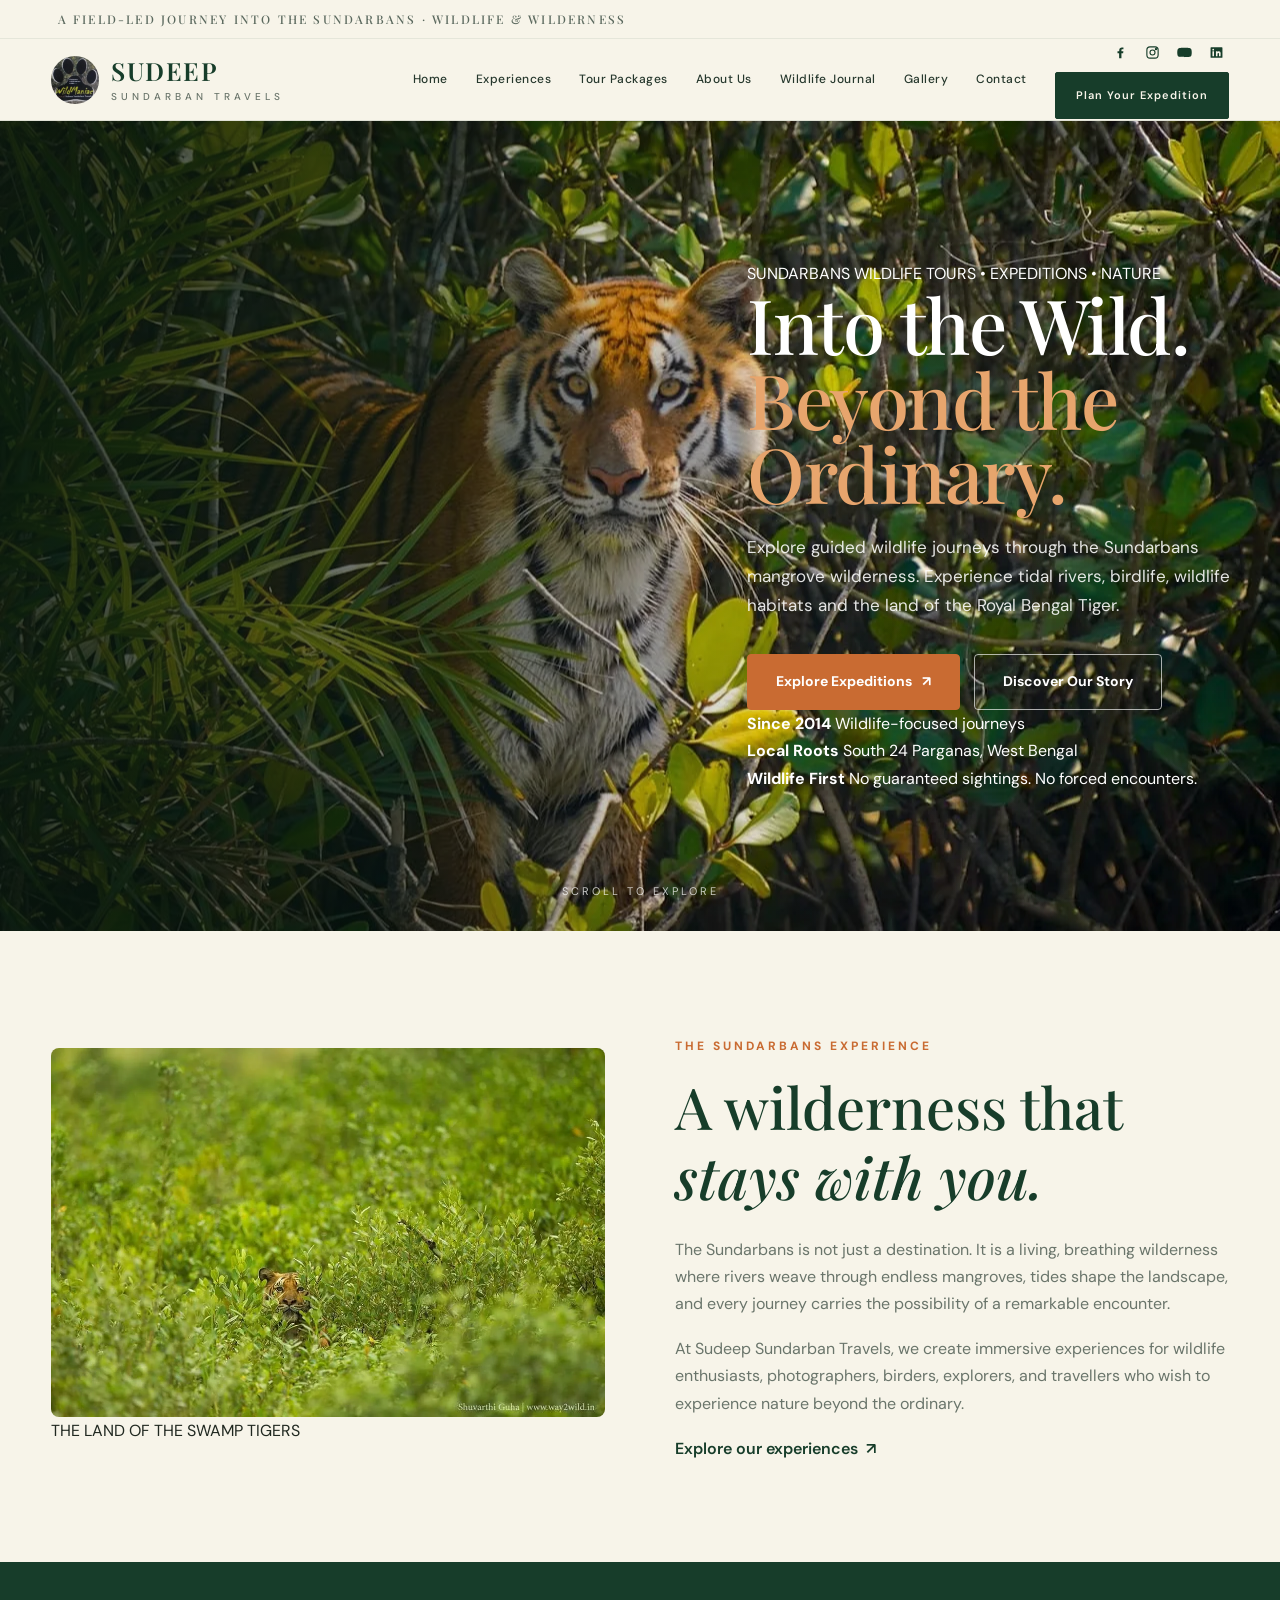
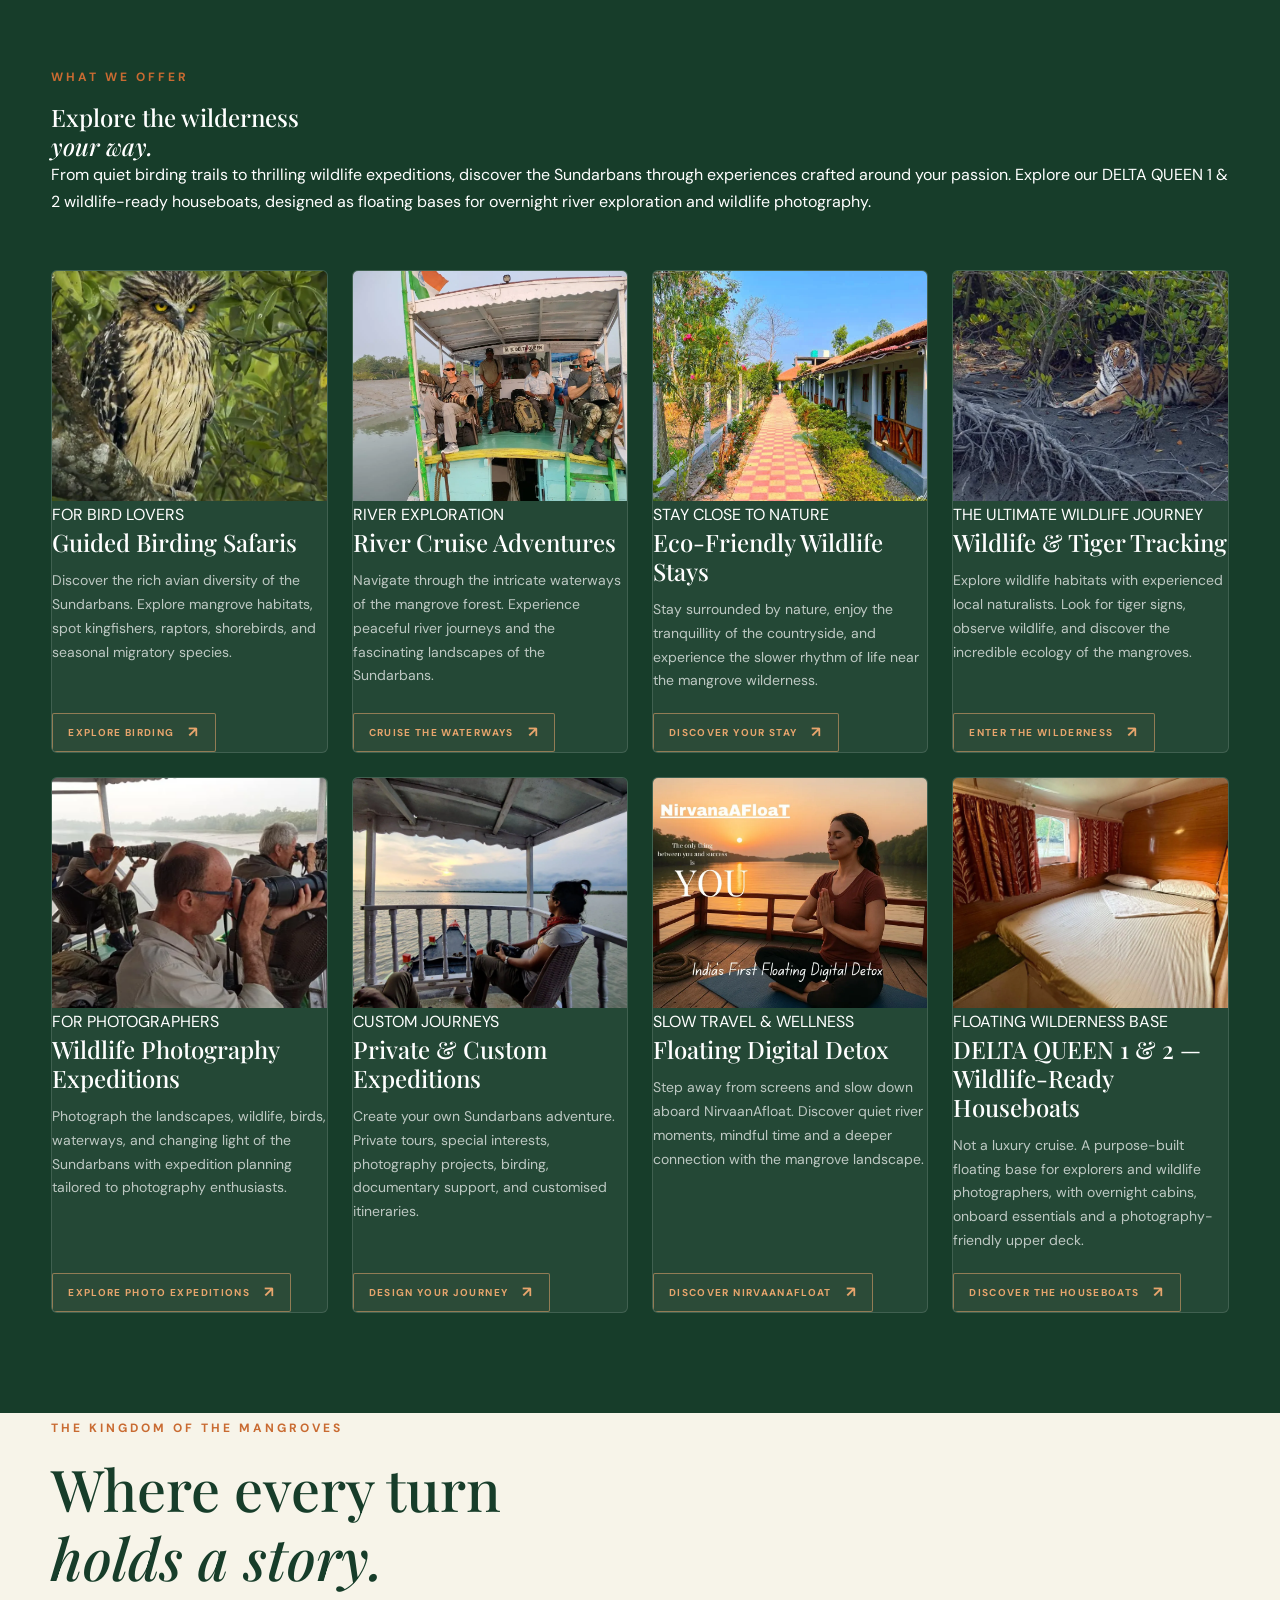
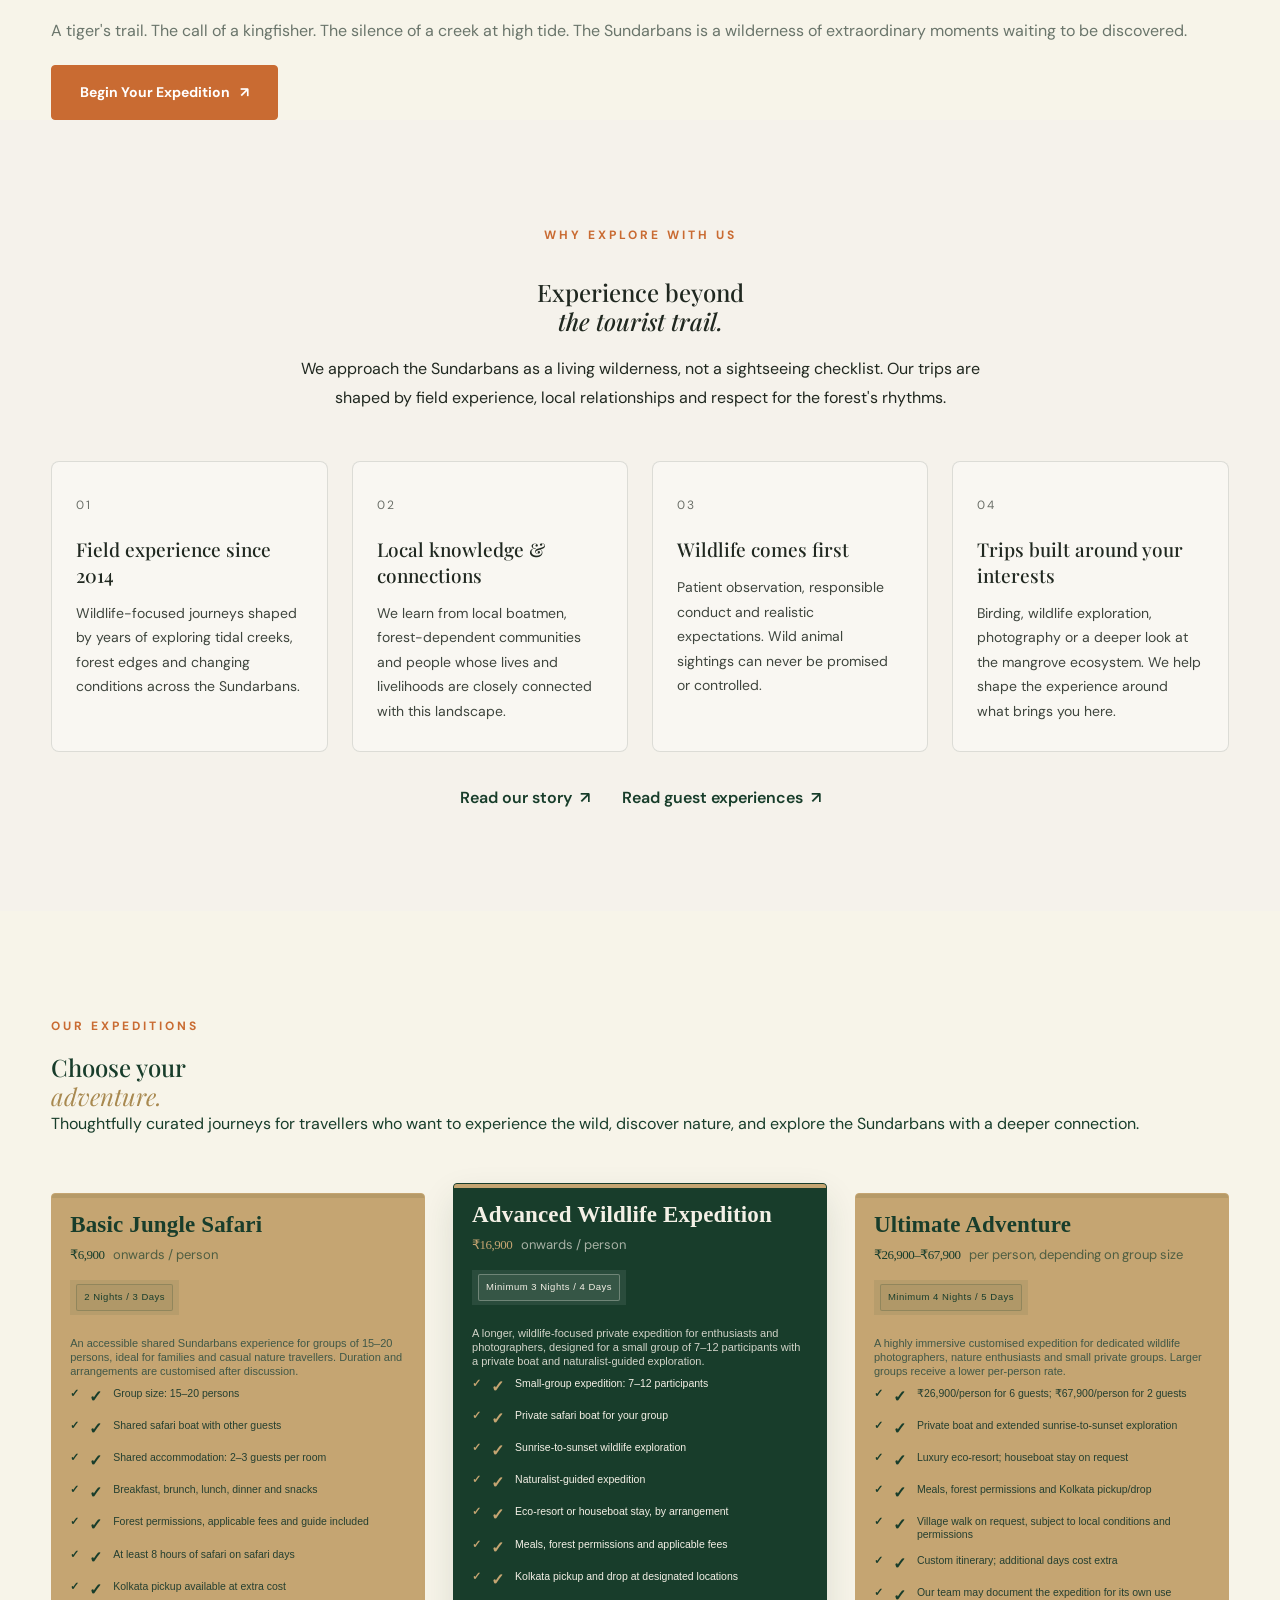
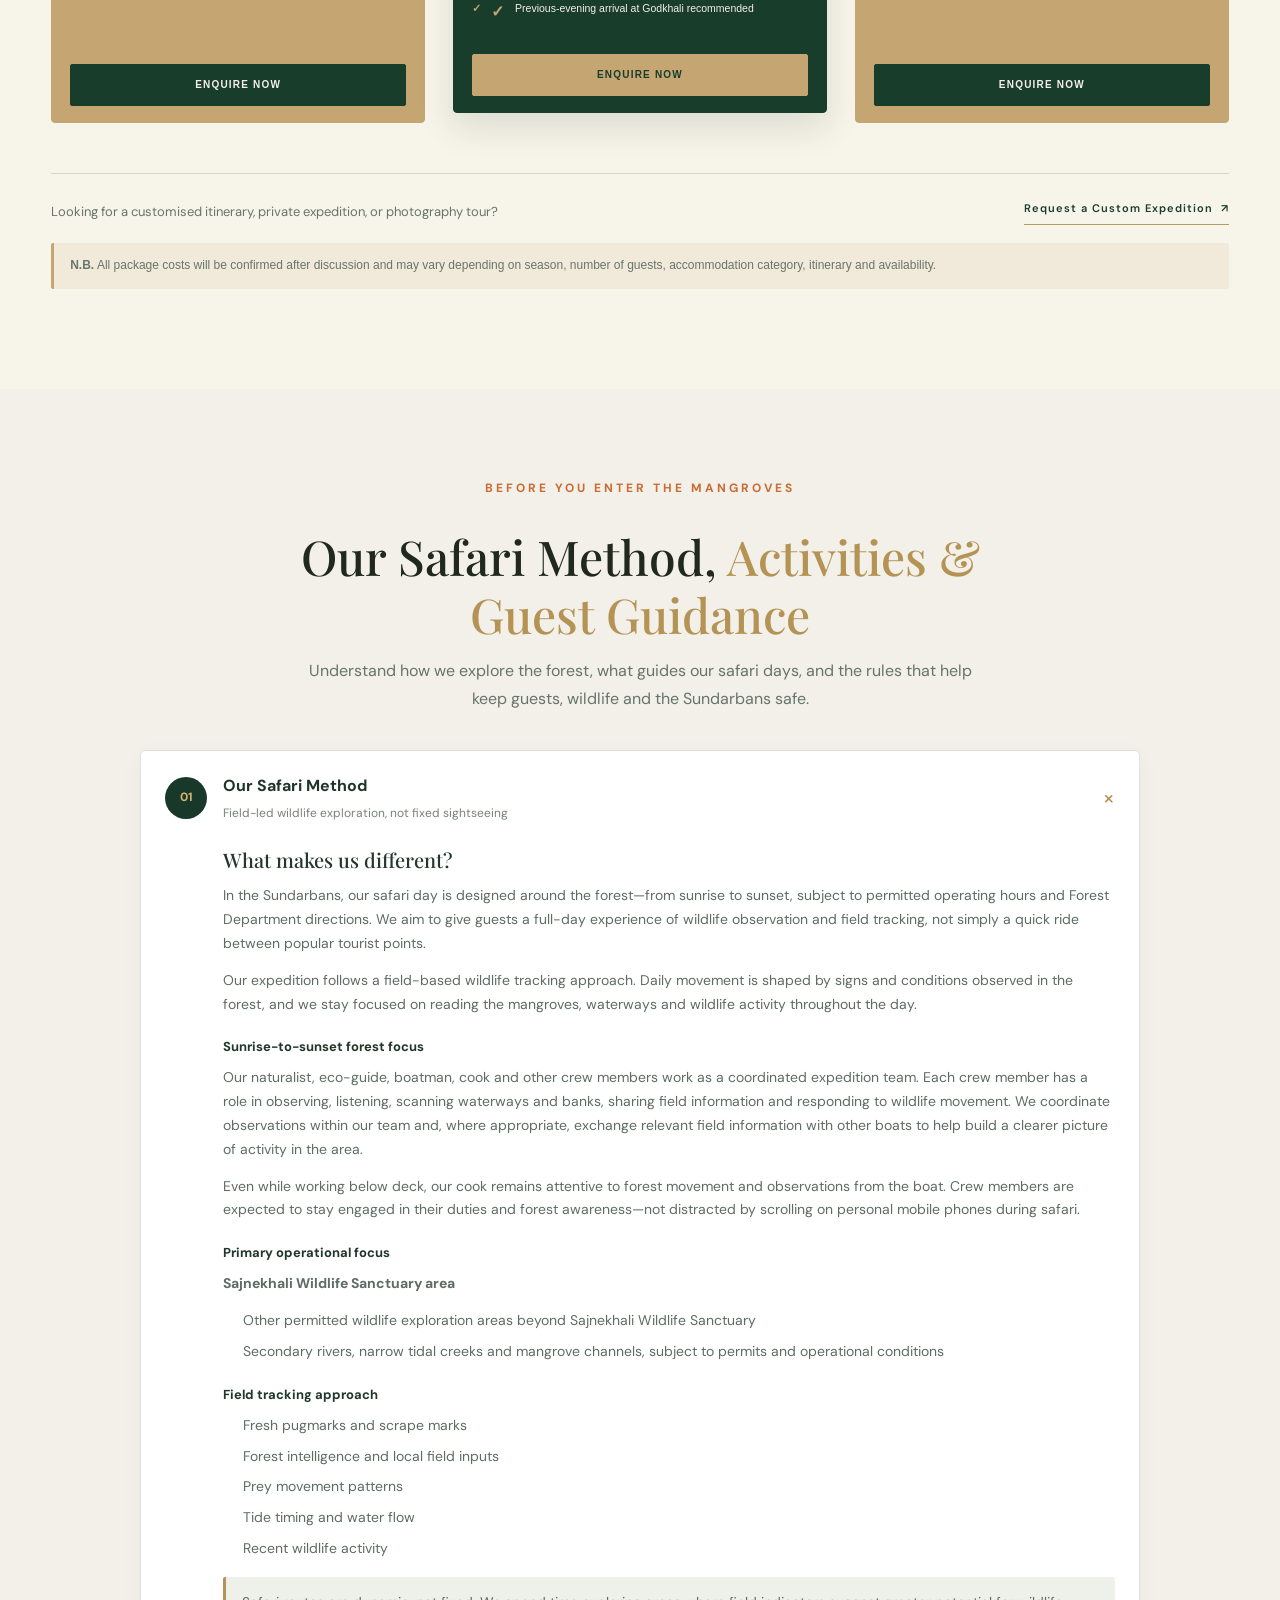
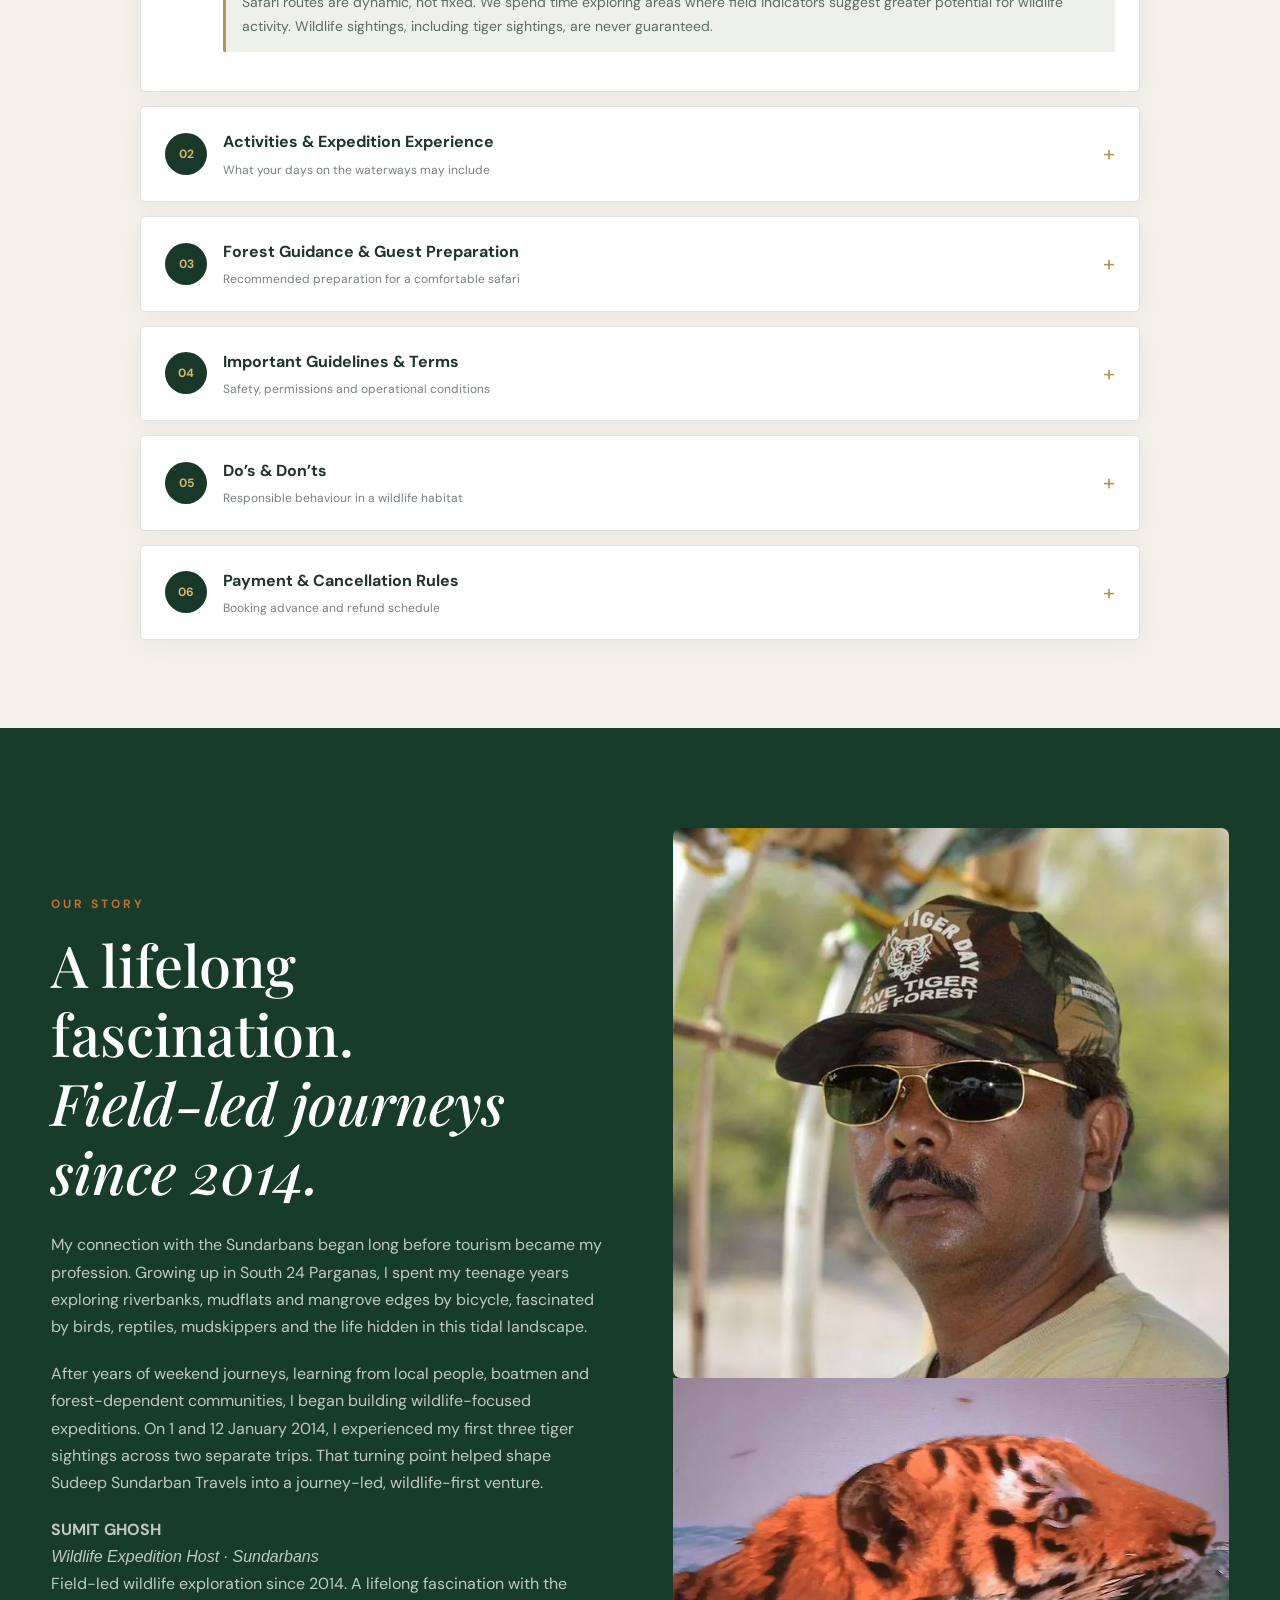
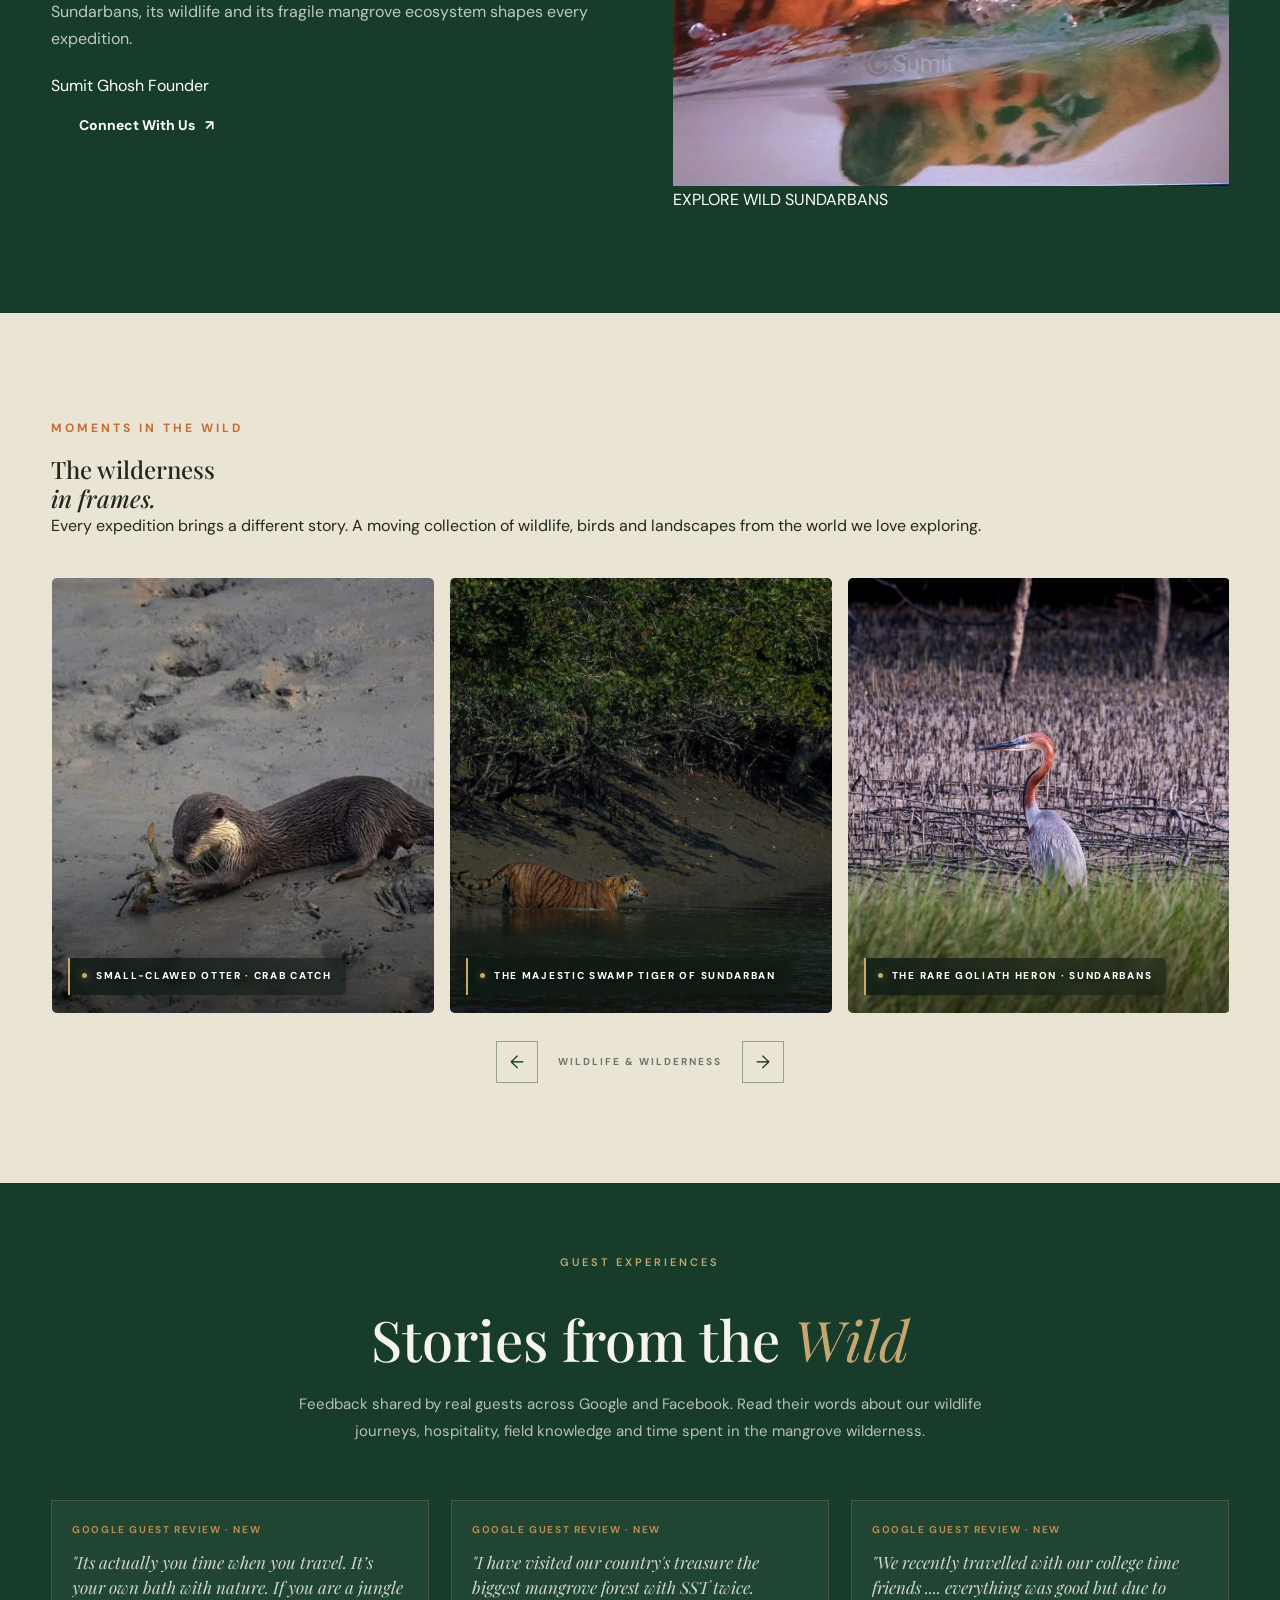
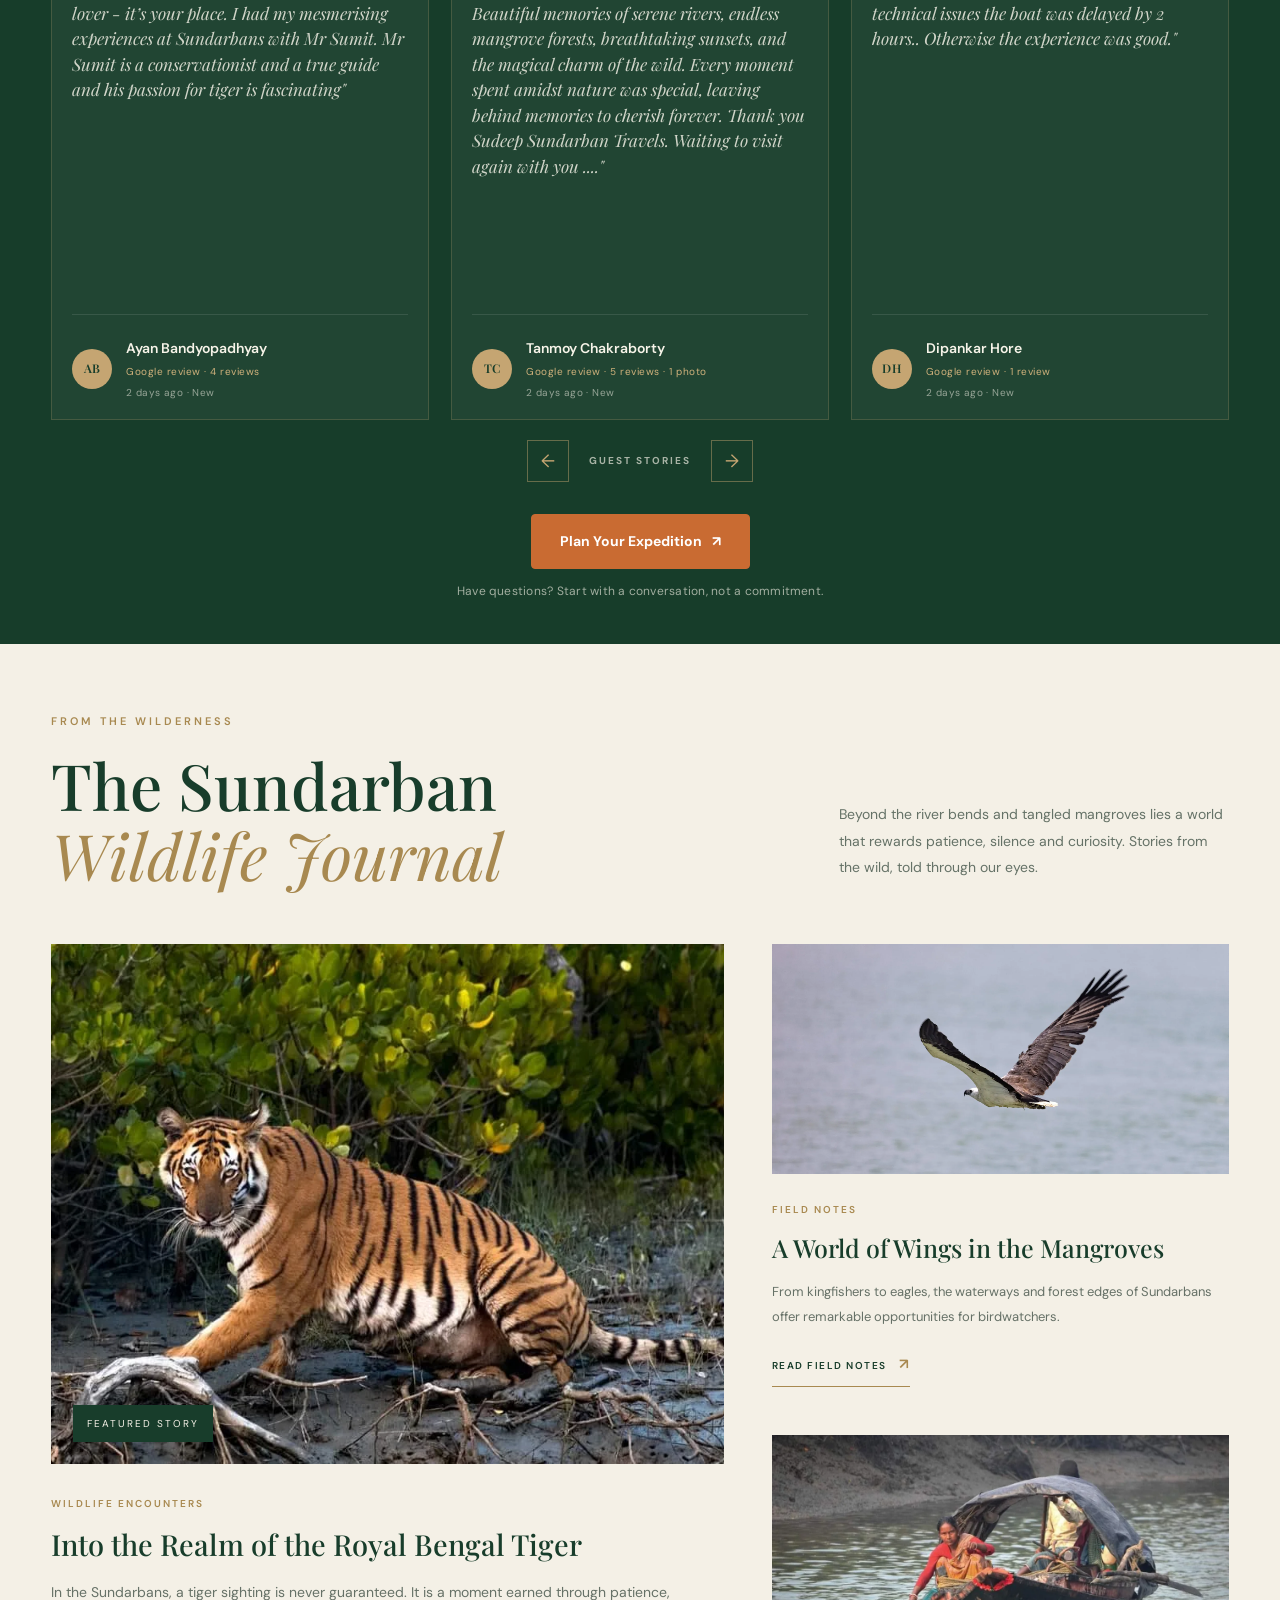
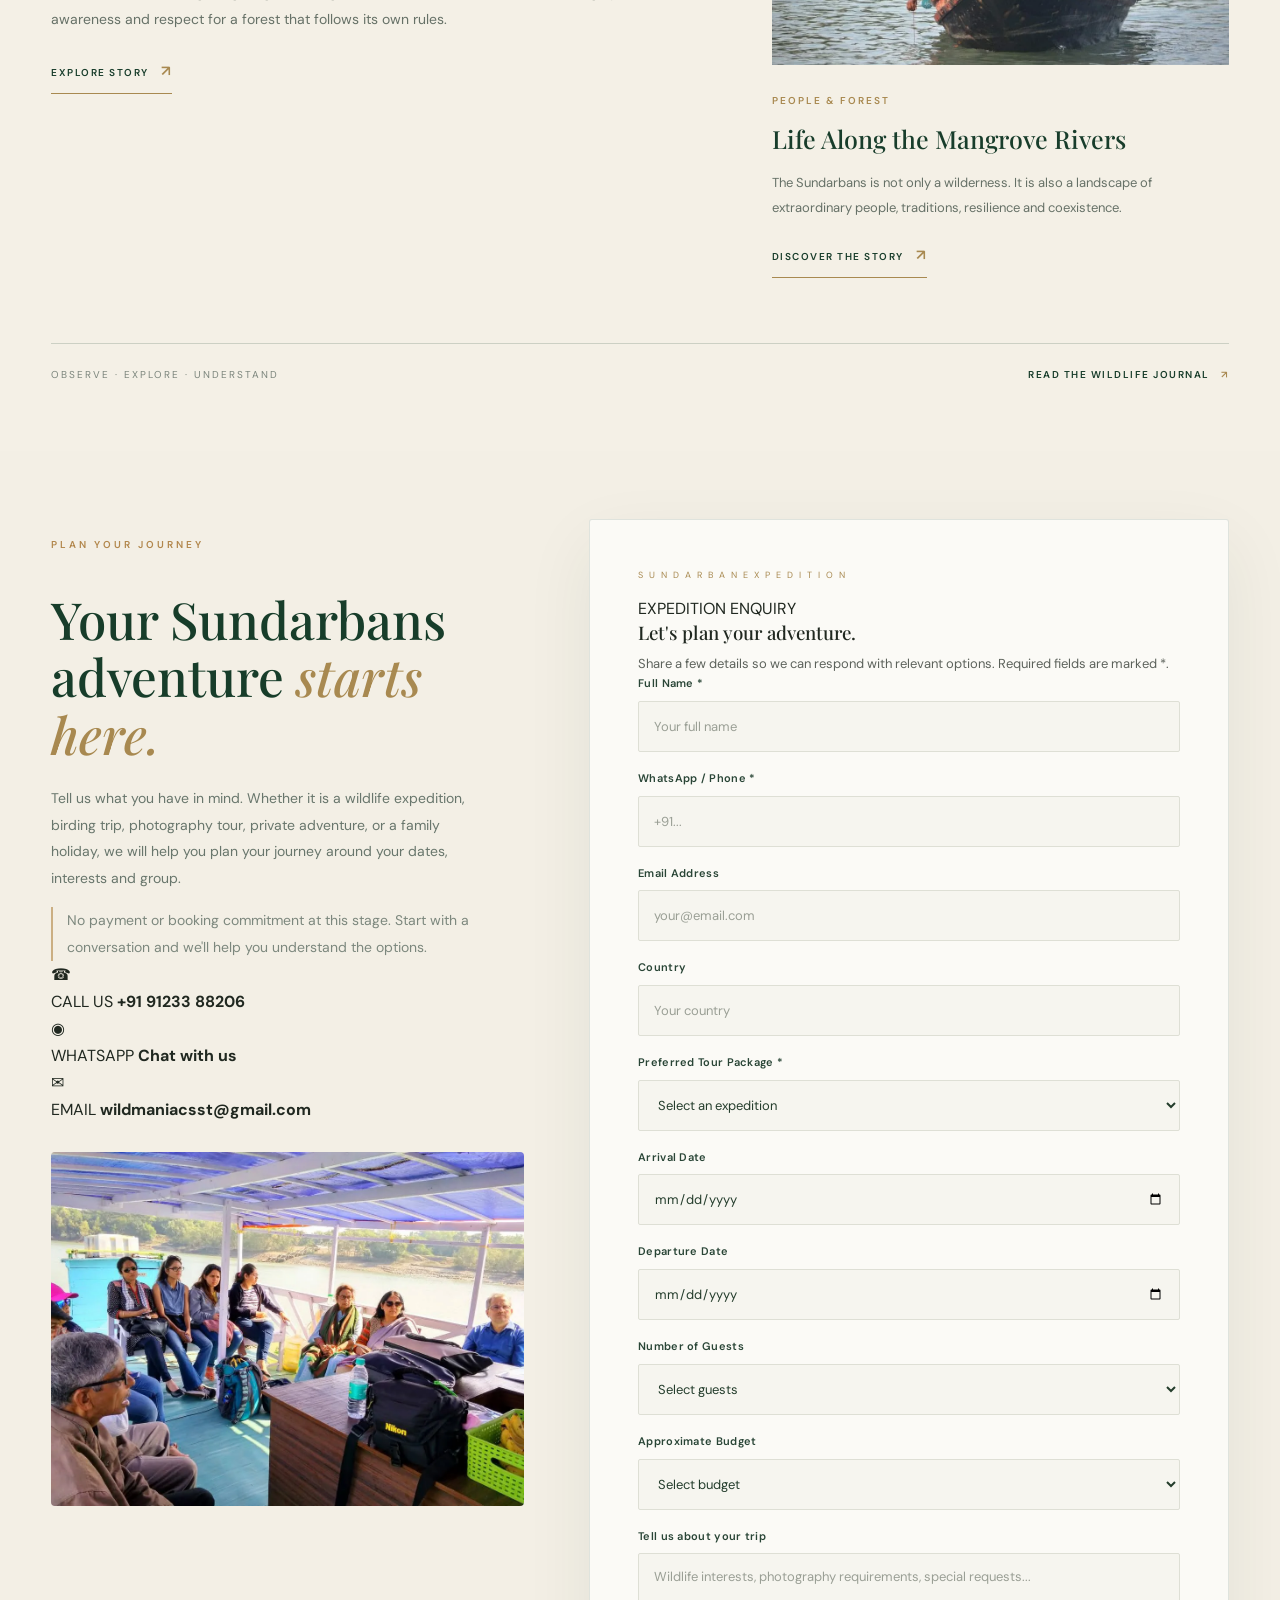
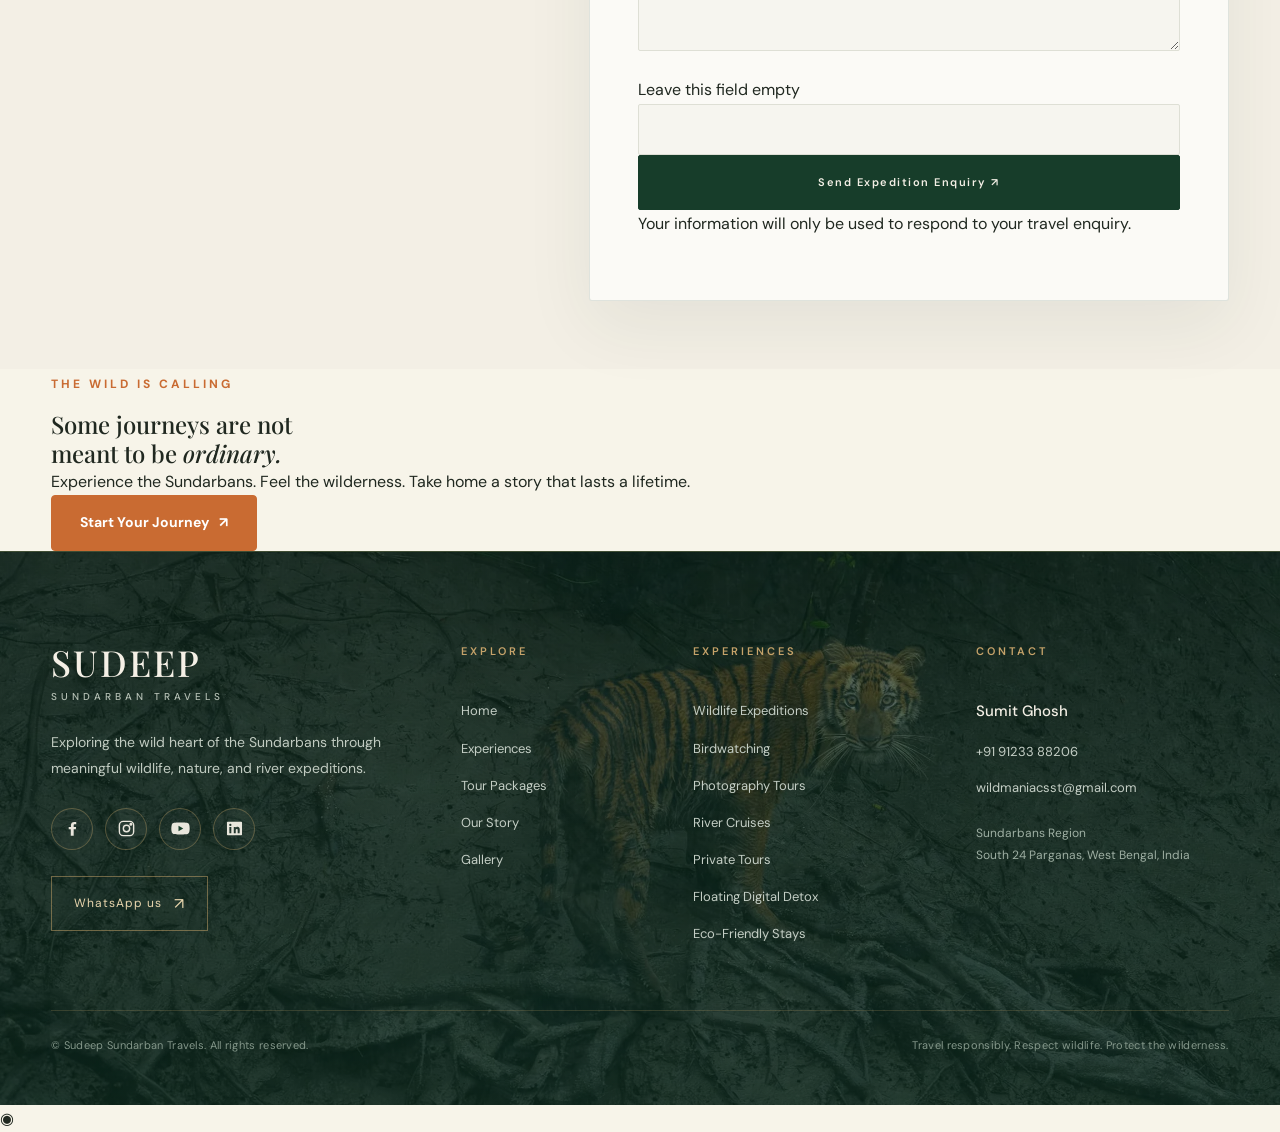
==== commit 994ca097: "Remove conservation community work section from homepage" ====
--- a/index.html
+++ b/index.html
@@ -906,48 +906,6 @@
       </div>
 
     </section>
-<!-- ================= CONSERVATION & COMMUNITY WORK ================= -->
-<section class="community-section section-padding" id="conservation">
-  <div class="container">
-    <div class="section-heading community-heading">
-      <div>
-        <span class="section-eyebrow">BEYOND THE EXPEDITION</span>
-        <h2>Conservation &amp;<br><em>community work.</em></h2>
-      </div>
-      <p>Our connection with the Sundarbans extends beyond wildlife journeys. Through SHAPATH, we support local communities and stand alongside people facing the realities of human–wildlife conflict and life in a fragile delta.</p>
-    </div>
-
-    <div class="community-grid">
-      <article class="community-card community-card-feature">
-        <img src="delta_queen_cyclone_yaas_relief.webp" alt="Community relief programme led from Delta Queen during Cyclone Yaas in the Sundarbans" loading="lazy" decoding="async">
-        <div class="community-card-copy">
-          <span class="community-label">COMMUNITY SUPPORT</span>
-          <h3>Relief in the remote Sundarbans</h3>
-          <p>Relief work carried out in remote Sundarbans communities during the Cyclone Yaas period, with Delta Queen serving as part of the effort.</p>
-        </div>
-      </article>
-
-      <article class="community-card">
-        <img src="delta_queen_relief_distribution.webp" alt="Relief supplies being transported and distributed from Delta Queen in the Sundarbans" loading="lazy" decoding="async">
-        <div class="community-card-copy">
-          <span class="community-label">ON THE GROUND</span>
-          <h3>Relief distribution &amp; boat support</h3>
-          <p>Working by river to reach communities where transport and access can become difficult during emergencies.</p>
-        </div>
-      </article>
-
-      <article class="community-card">
-        <img src="shapath_newspaper_tiger_conflict.webp" alt="Newspaper coverage of SHAPATH's work on human tiger conflict in the Sundarbans" loading="lazy" decoding="async">
-        <div class="community-card-copy">
-          <span class="community-label">HUMAN–WILDLIFE CONFLICT</span>
-          <h3>Standing with tiger-affected communities</h3>
-          <p>Newspaper coverage documenting community concerns and SHAPATH's work around human–tiger conflict in the Sundarbans.</p>
-        </div>
-      </article>
-    </div>
-  </div>
-</section>
-
 <!-- ================= CINEMATIC WILDLIFE GALLERY ================= -->
 <section class="gallery-section section-padding" id="gallery">
   <div class="container">
--- a/style.css
+++ b/style.css
@@ -3974,3 +3974,29 @@
 .sg-refund-list li span{text-align:left}
 .sg-payment-box{align-items:flex-start;flex-direction:column;gap:3px}
 }
+
+/* ===== CONSERVATION & COMMUNITY WORK ===== */
+.community-section{background:#f5f2e9;color:#183b2d}
+.community-heading{display:grid;grid-template-columns:1fr 1fr;gap:40px;align-items:end;margin-bottom:42px}
+.community-heading h2{margin:14px 0 0;font-family:inherit;font-size:clamp(36px,4.4vw,62px);line-height:1.06;font-weight:400}
+.community-heading h2 em{font-style:italic}
+.community-heading p{max-width:590px;margin:0;color:#52655b;line-height:1.85}
+.community-grid{display:grid;grid-template-columns:1.15fr 1fr;gap:22px}
+.community-card{background:#fff;overflow:hidden}
+.community-card img{display:block;width:100%;height:310px;object-fit:cover}
+.community-card-feature img{height:430px}
+.community-card-copy{padding:24px 26px 28px}
+.community-label{display:block;font-size:10px;letter-spacing:.2em;font-weight:700;color:#a17e42;margin-bottom:12px}
+.community-card h3{font-size:24px;line-height:1.2;font-weight:500;margin:0 0 12px}
+.community-card p{margin:0;color:#647168;line-height:1.75;font-size:15px}
+.community-card-feature{grid-row:span 2}
+.community-card-feature .community-card-copy{padding:30px}
+@media(max-width:768px){
+.community-heading{grid-template-columns:1fr;gap:16px;margin-bottom:26px}
+.community-grid{grid-template-columns:1fr;gap:16px}
+.community-card-feature{grid-row:auto}
+.community-card img,.community-card-feature img{height:auto;aspect-ratio:16/10;object-fit:cover}
+.community-card-copy,.community-card-feature .community-card-copy{padding:20px}
+.community-card h3{font-size:21px}
+.community-card p{font-size:14px}
+}
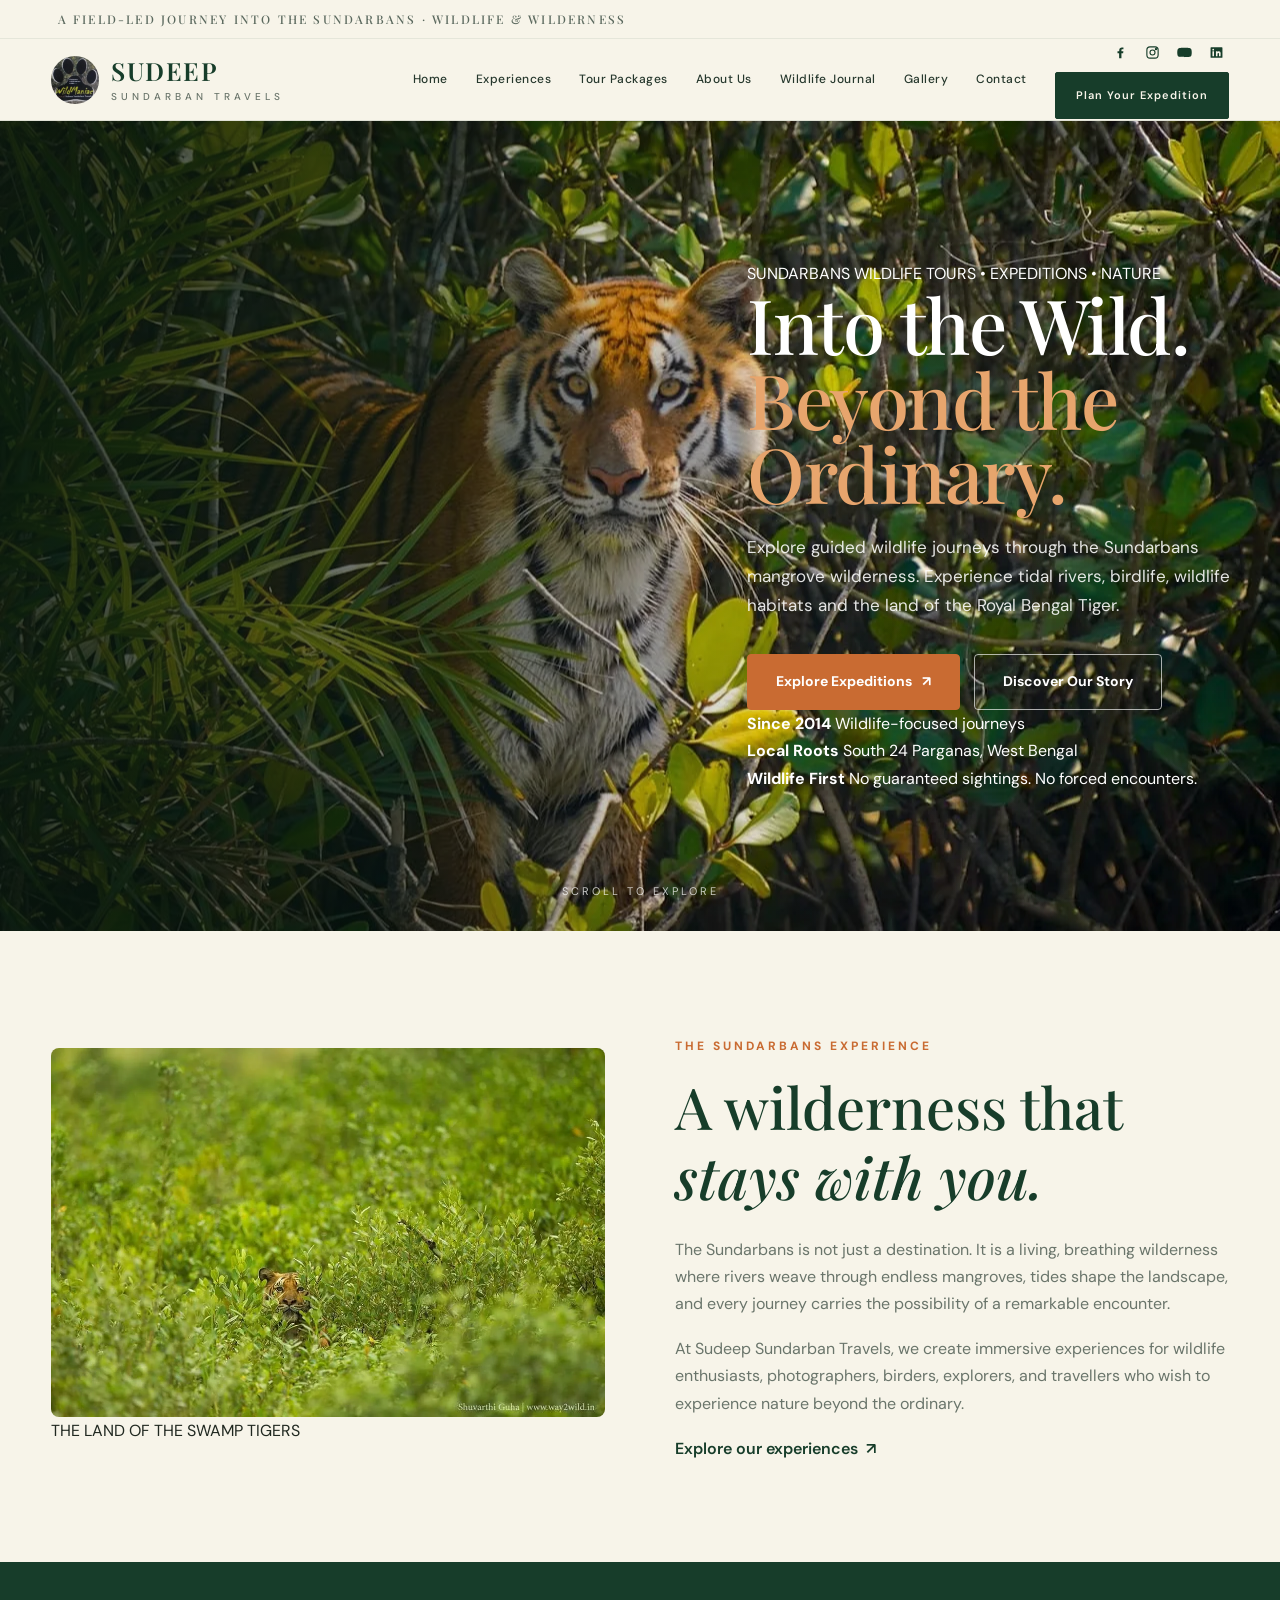
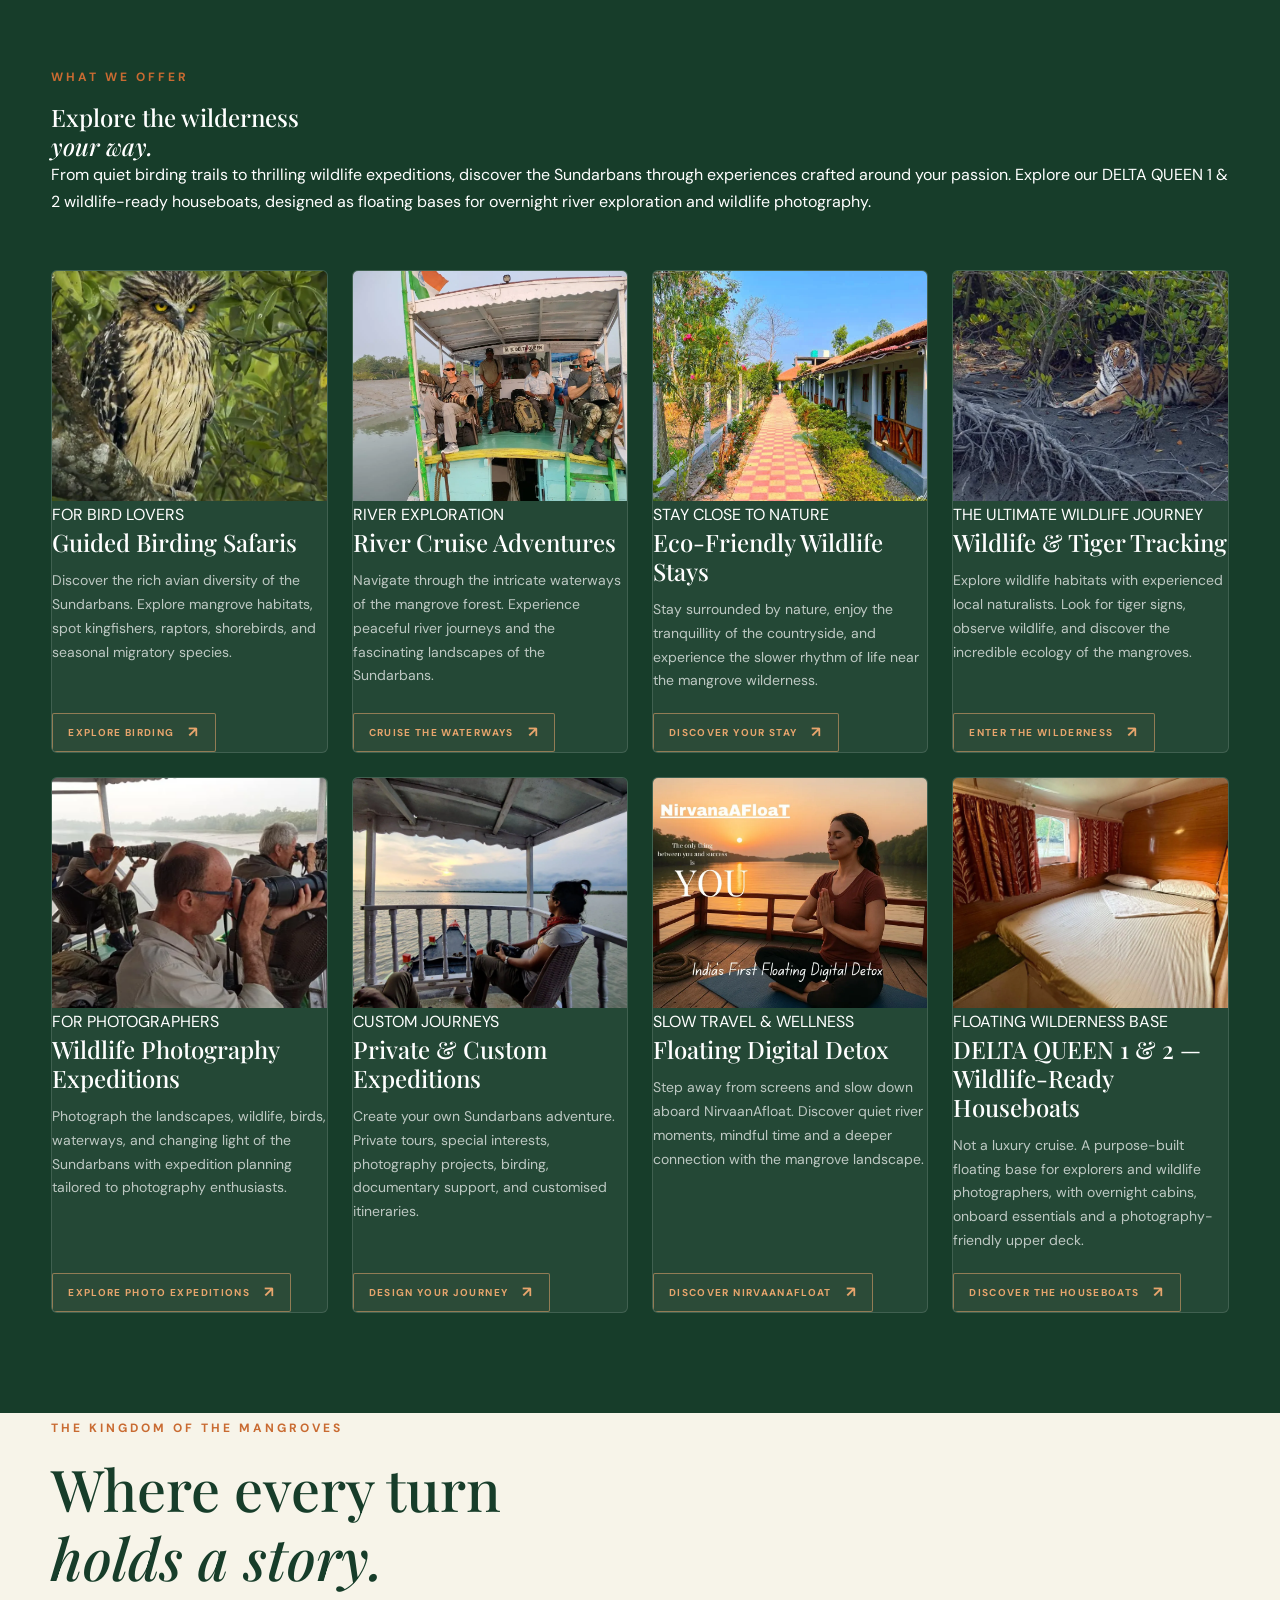
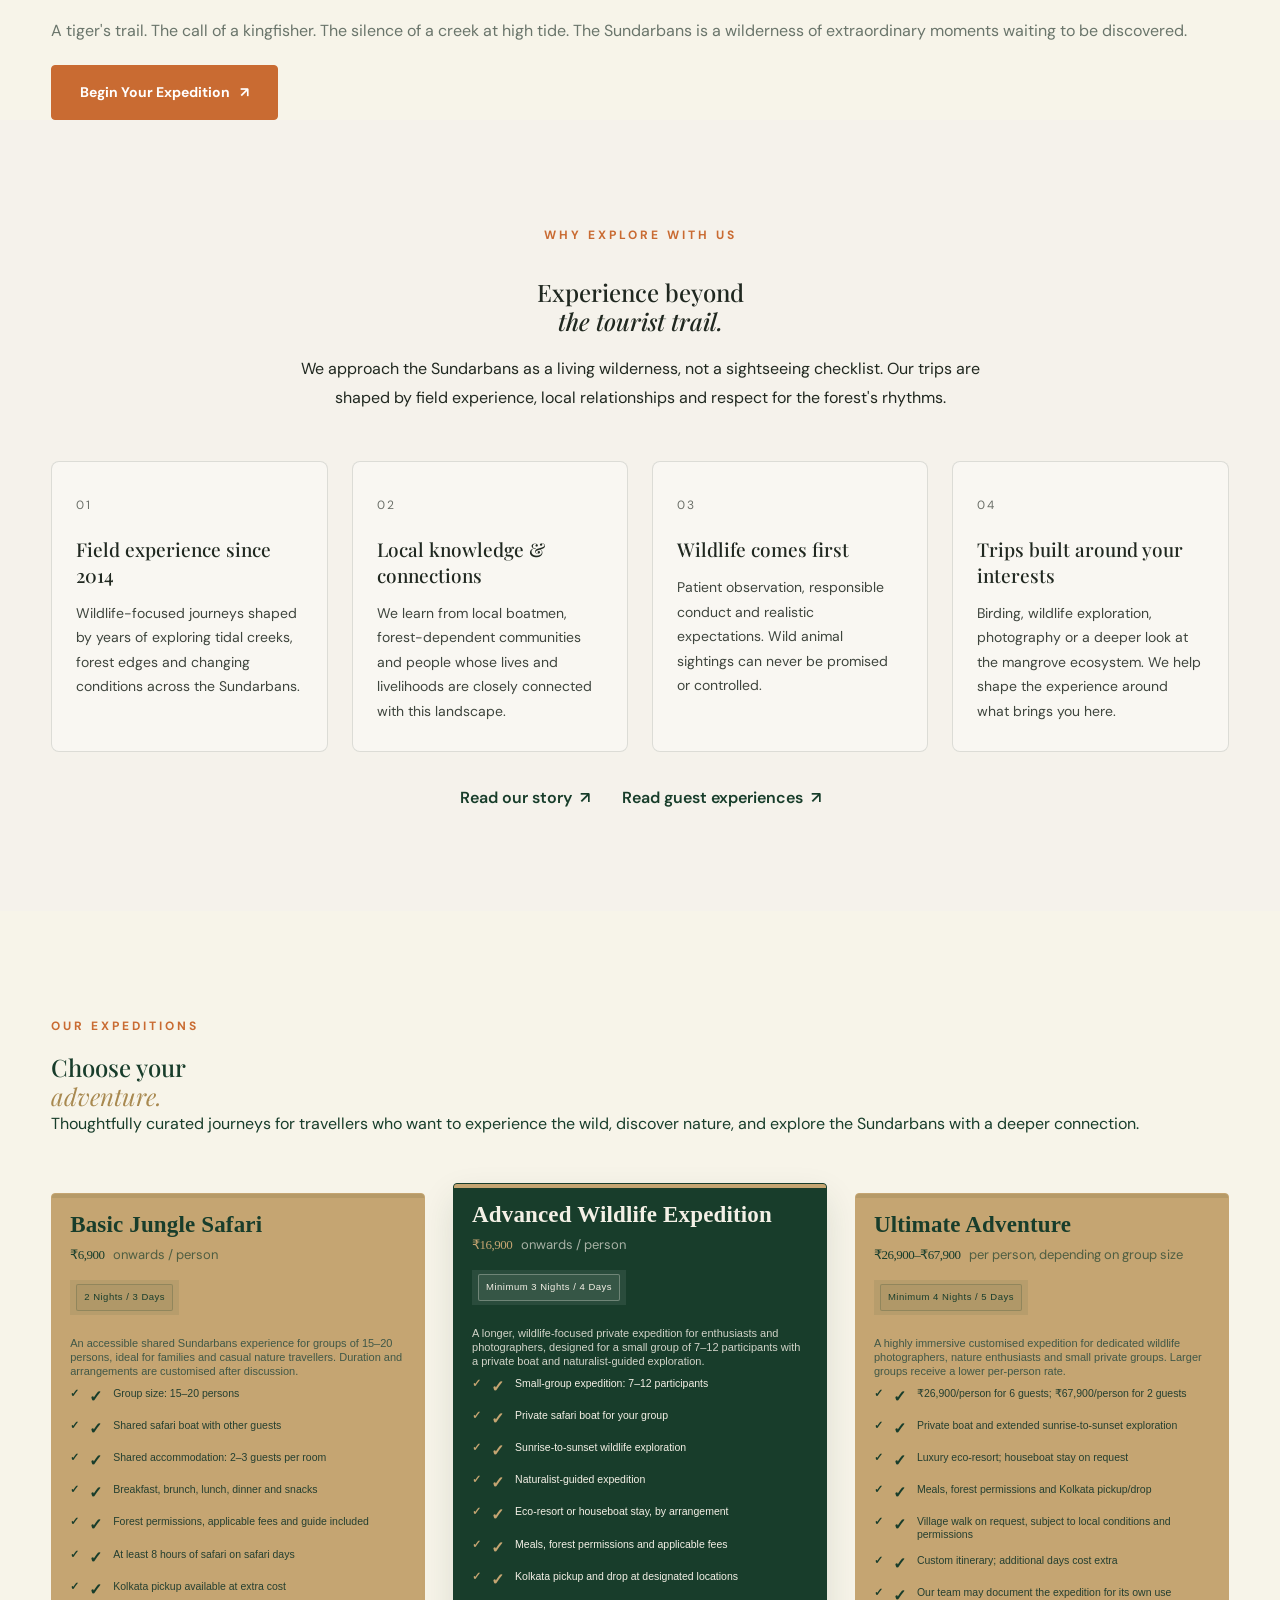
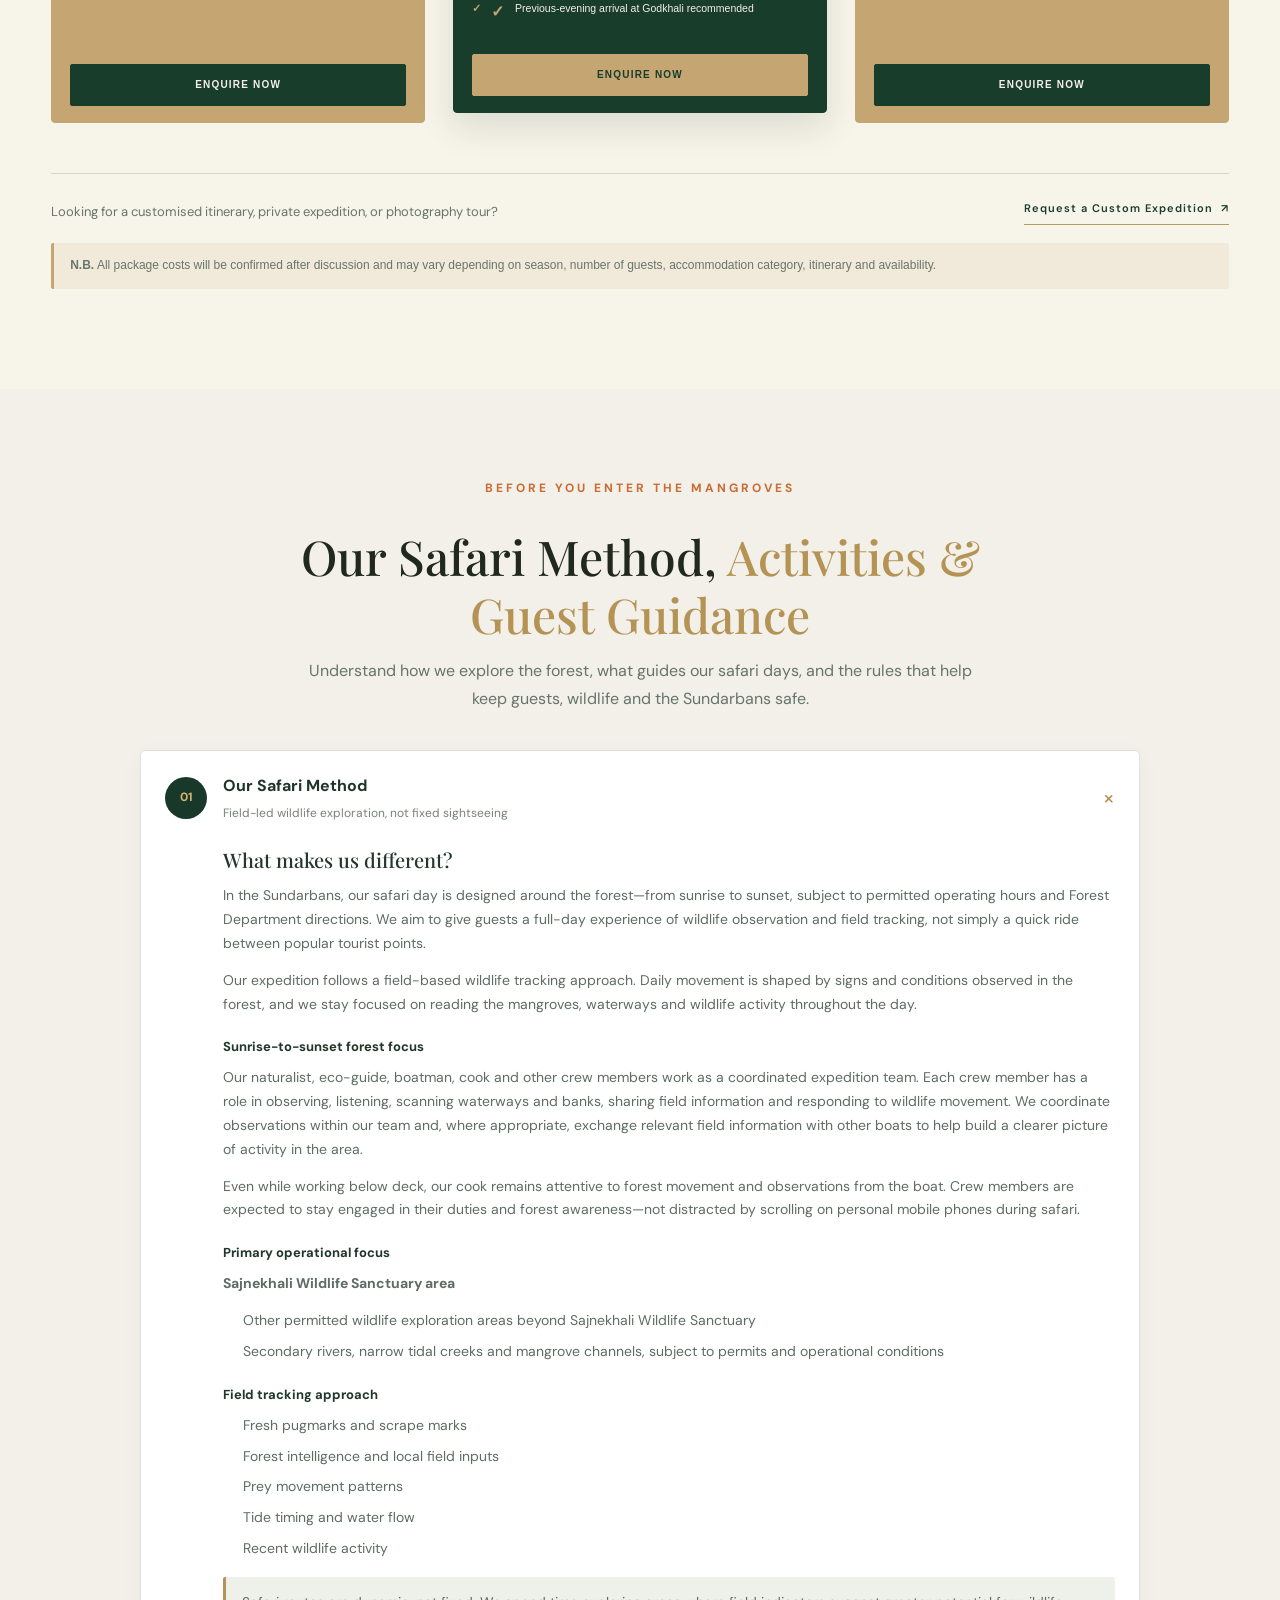
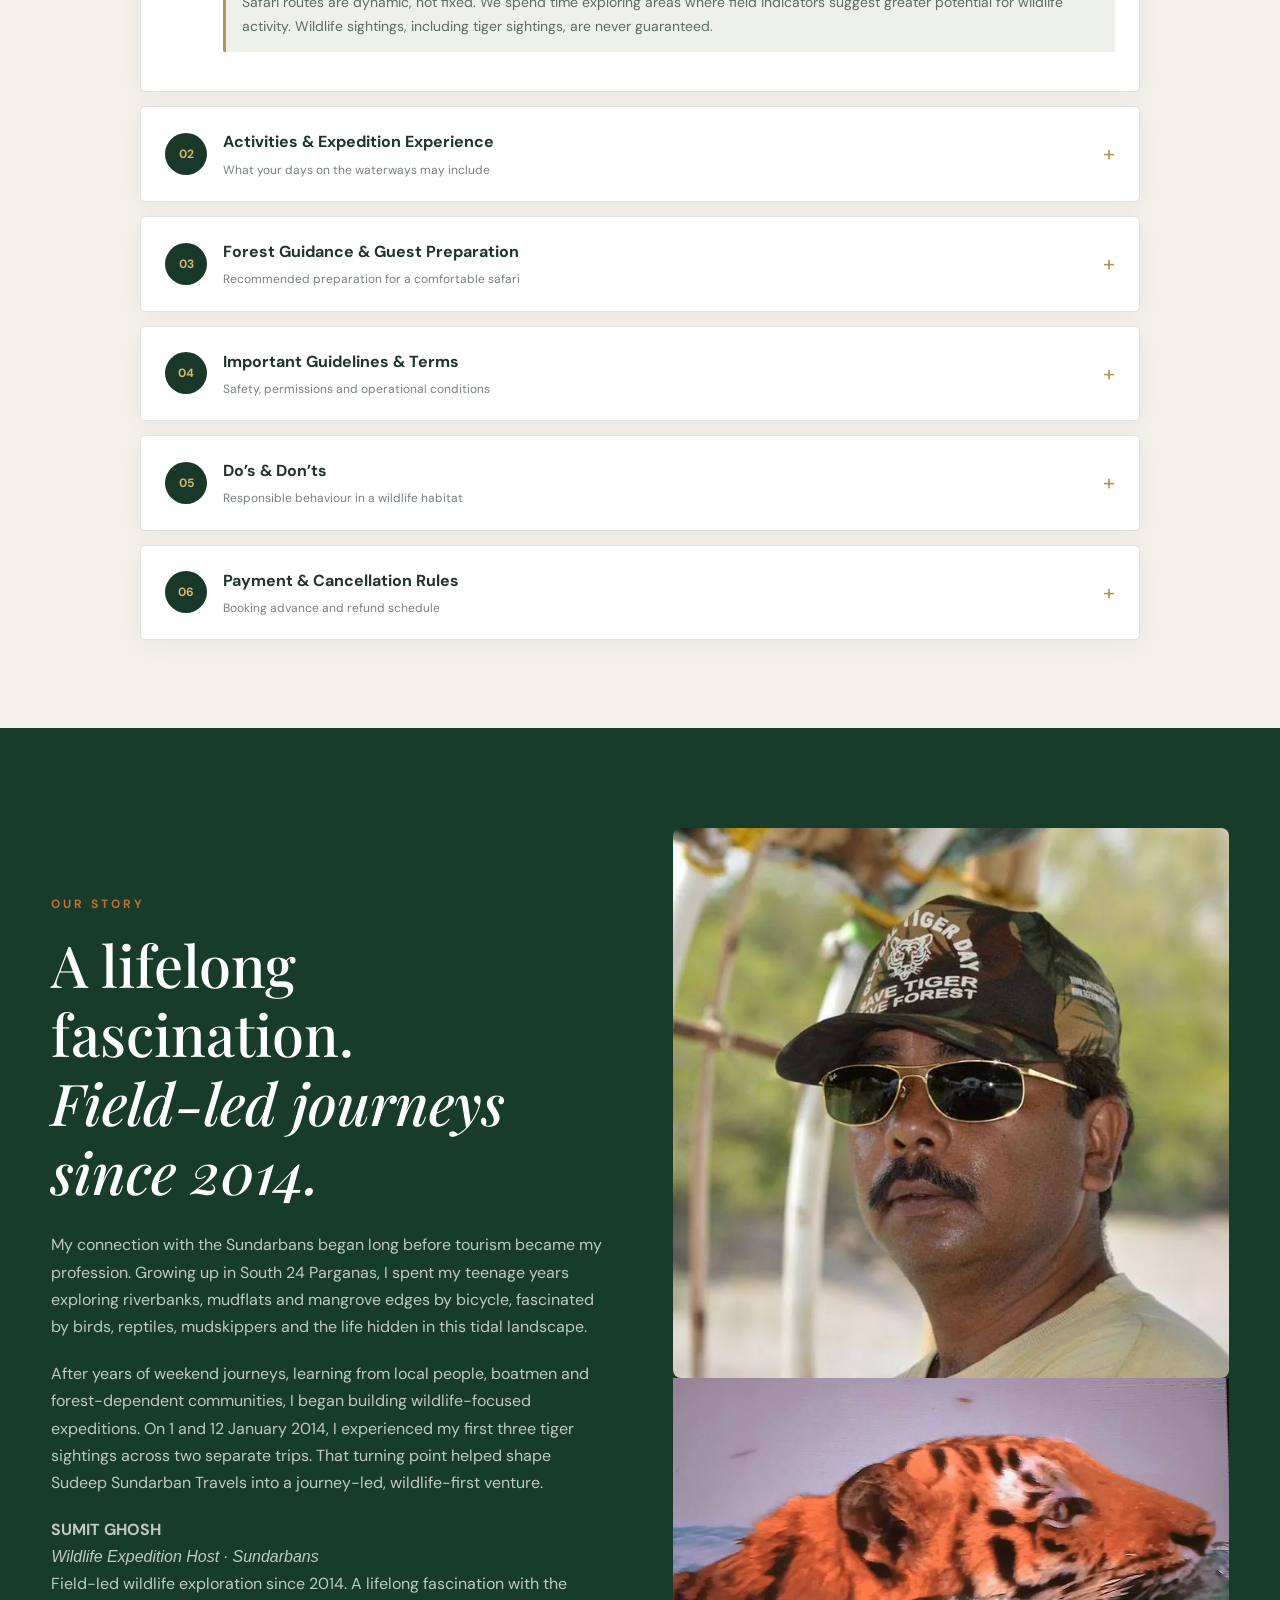
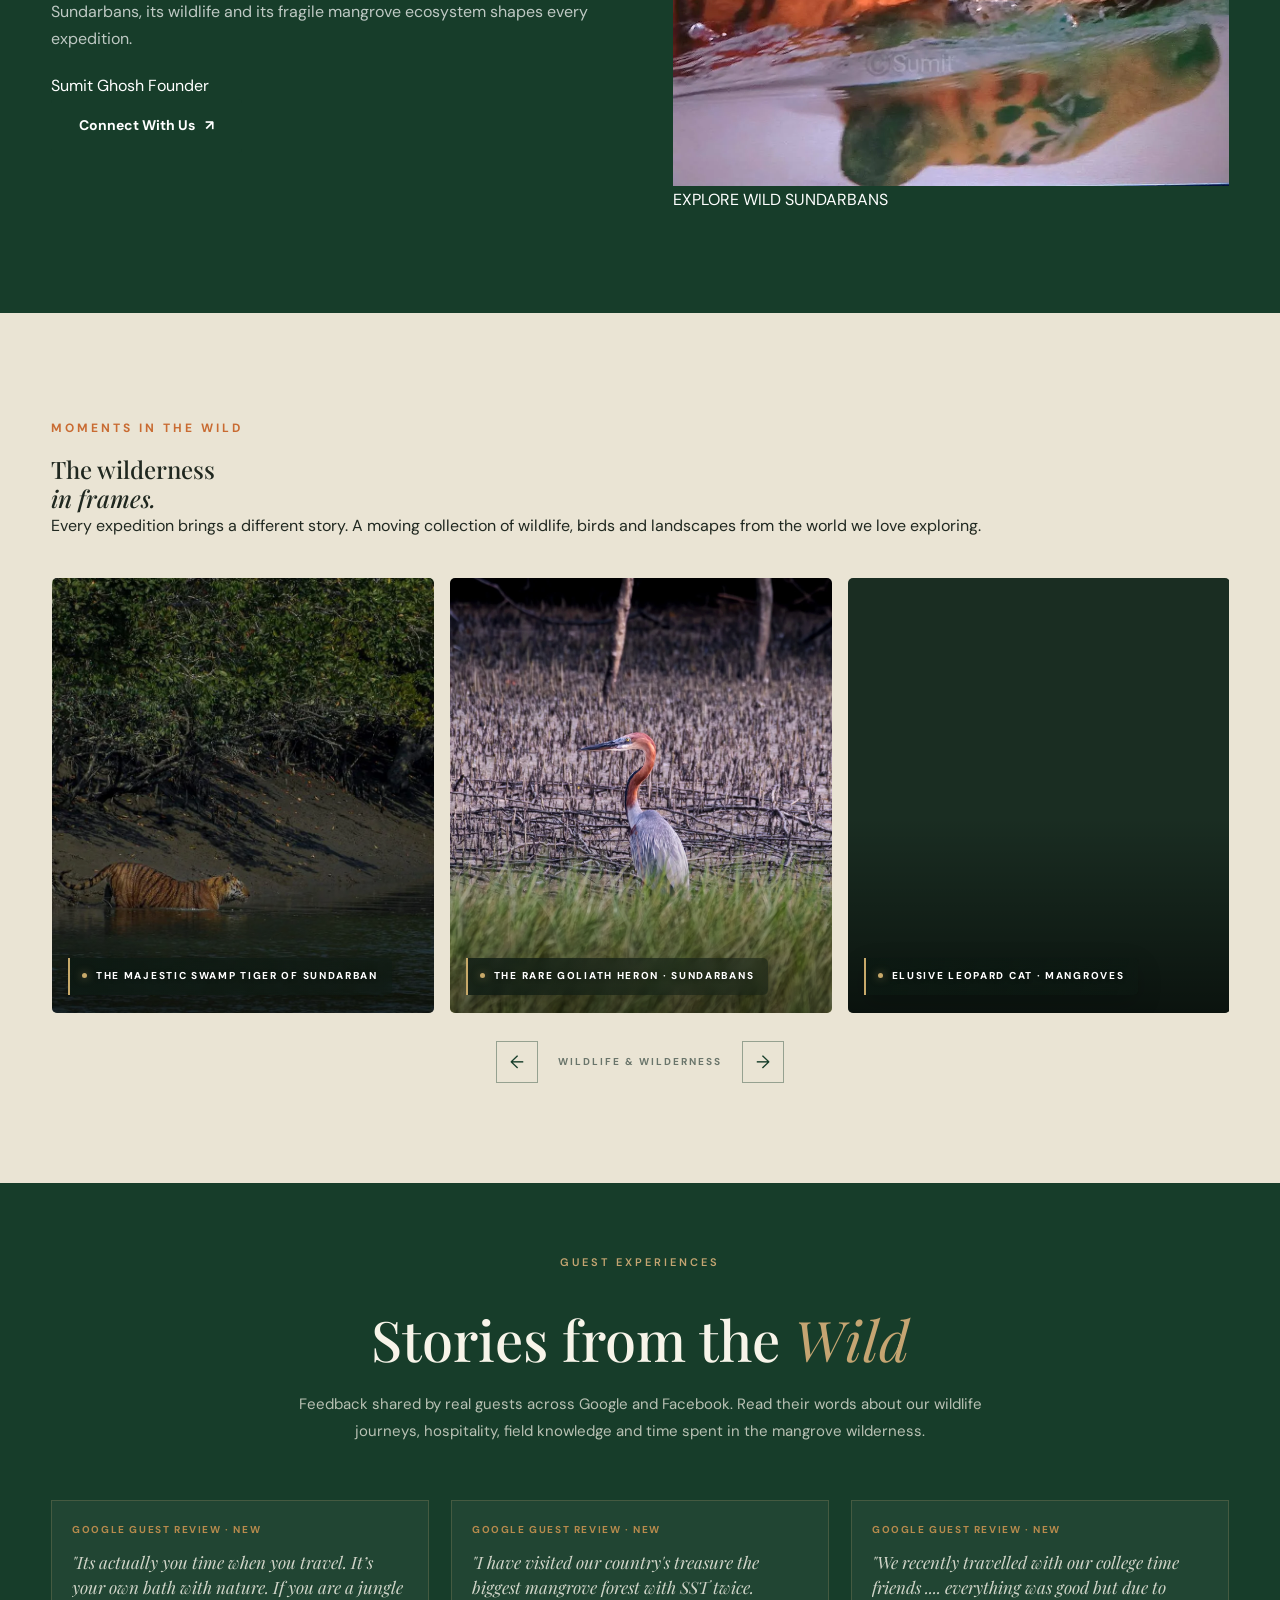
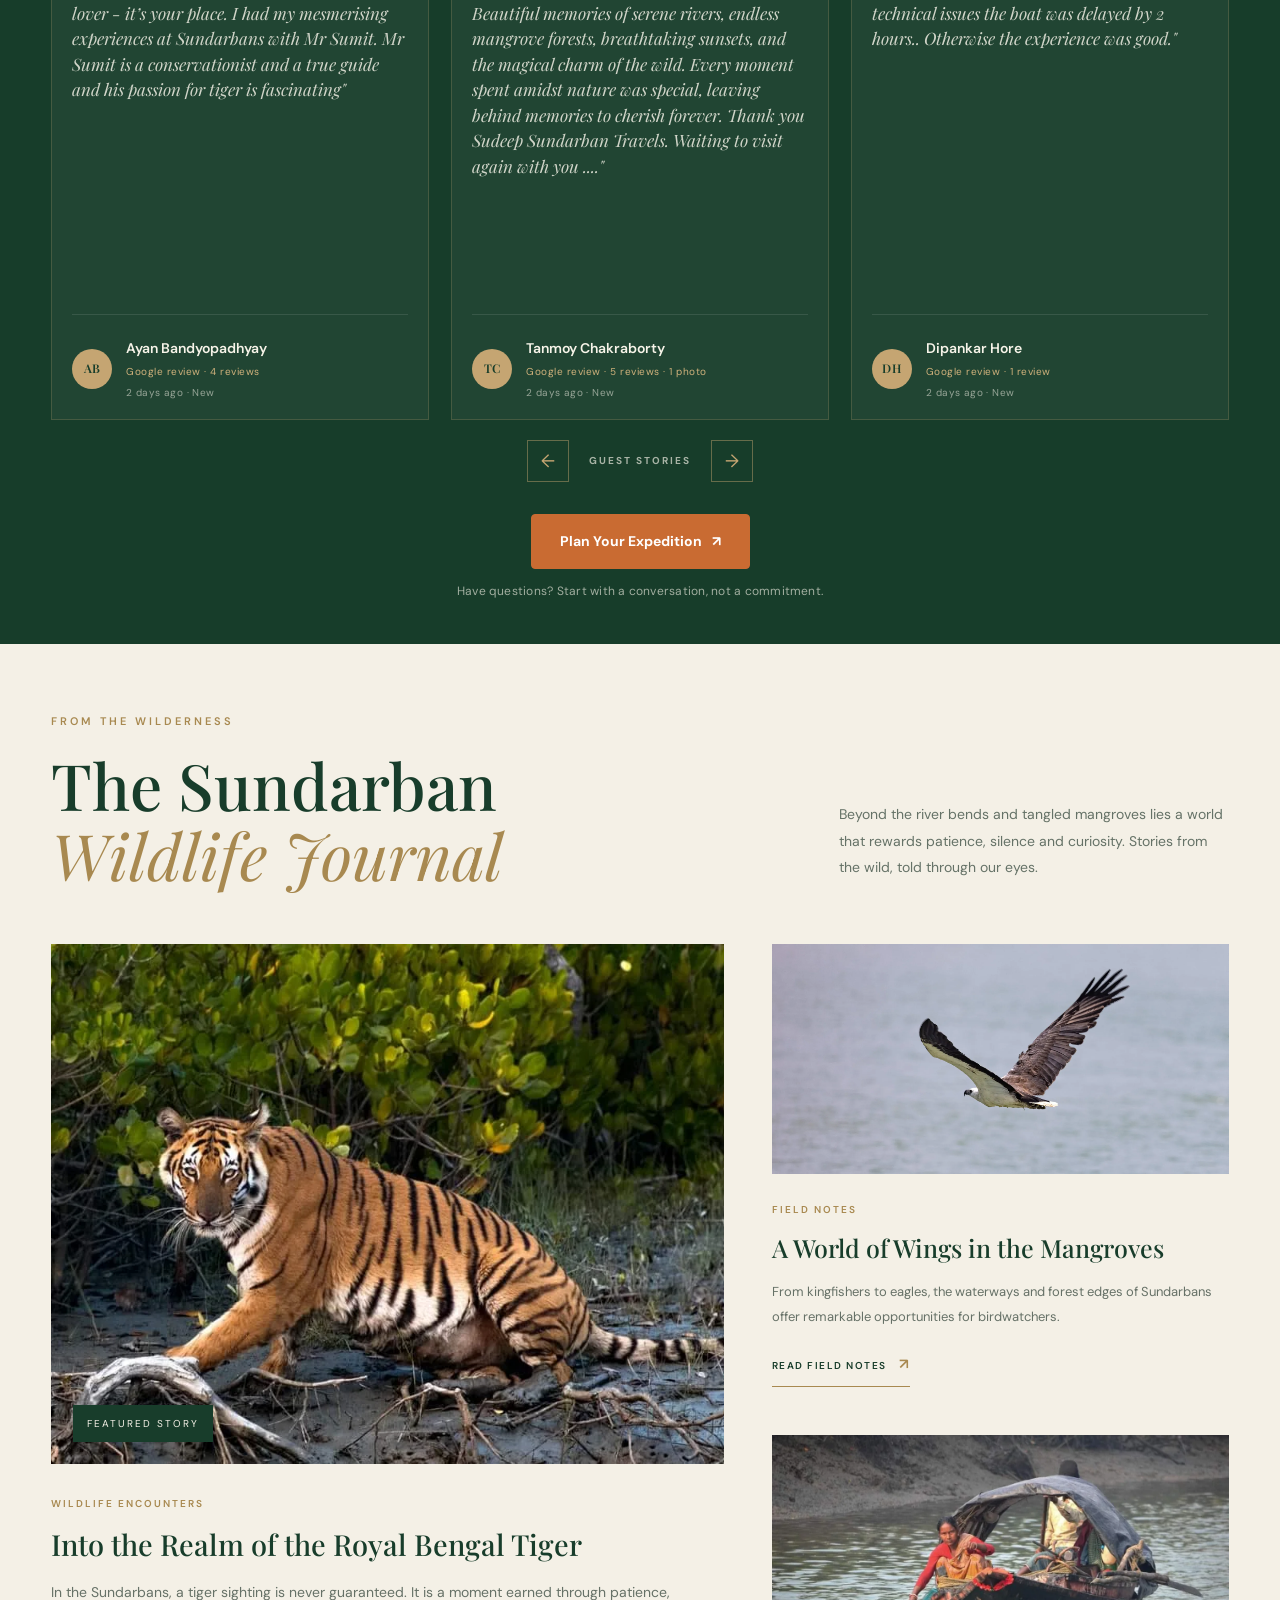
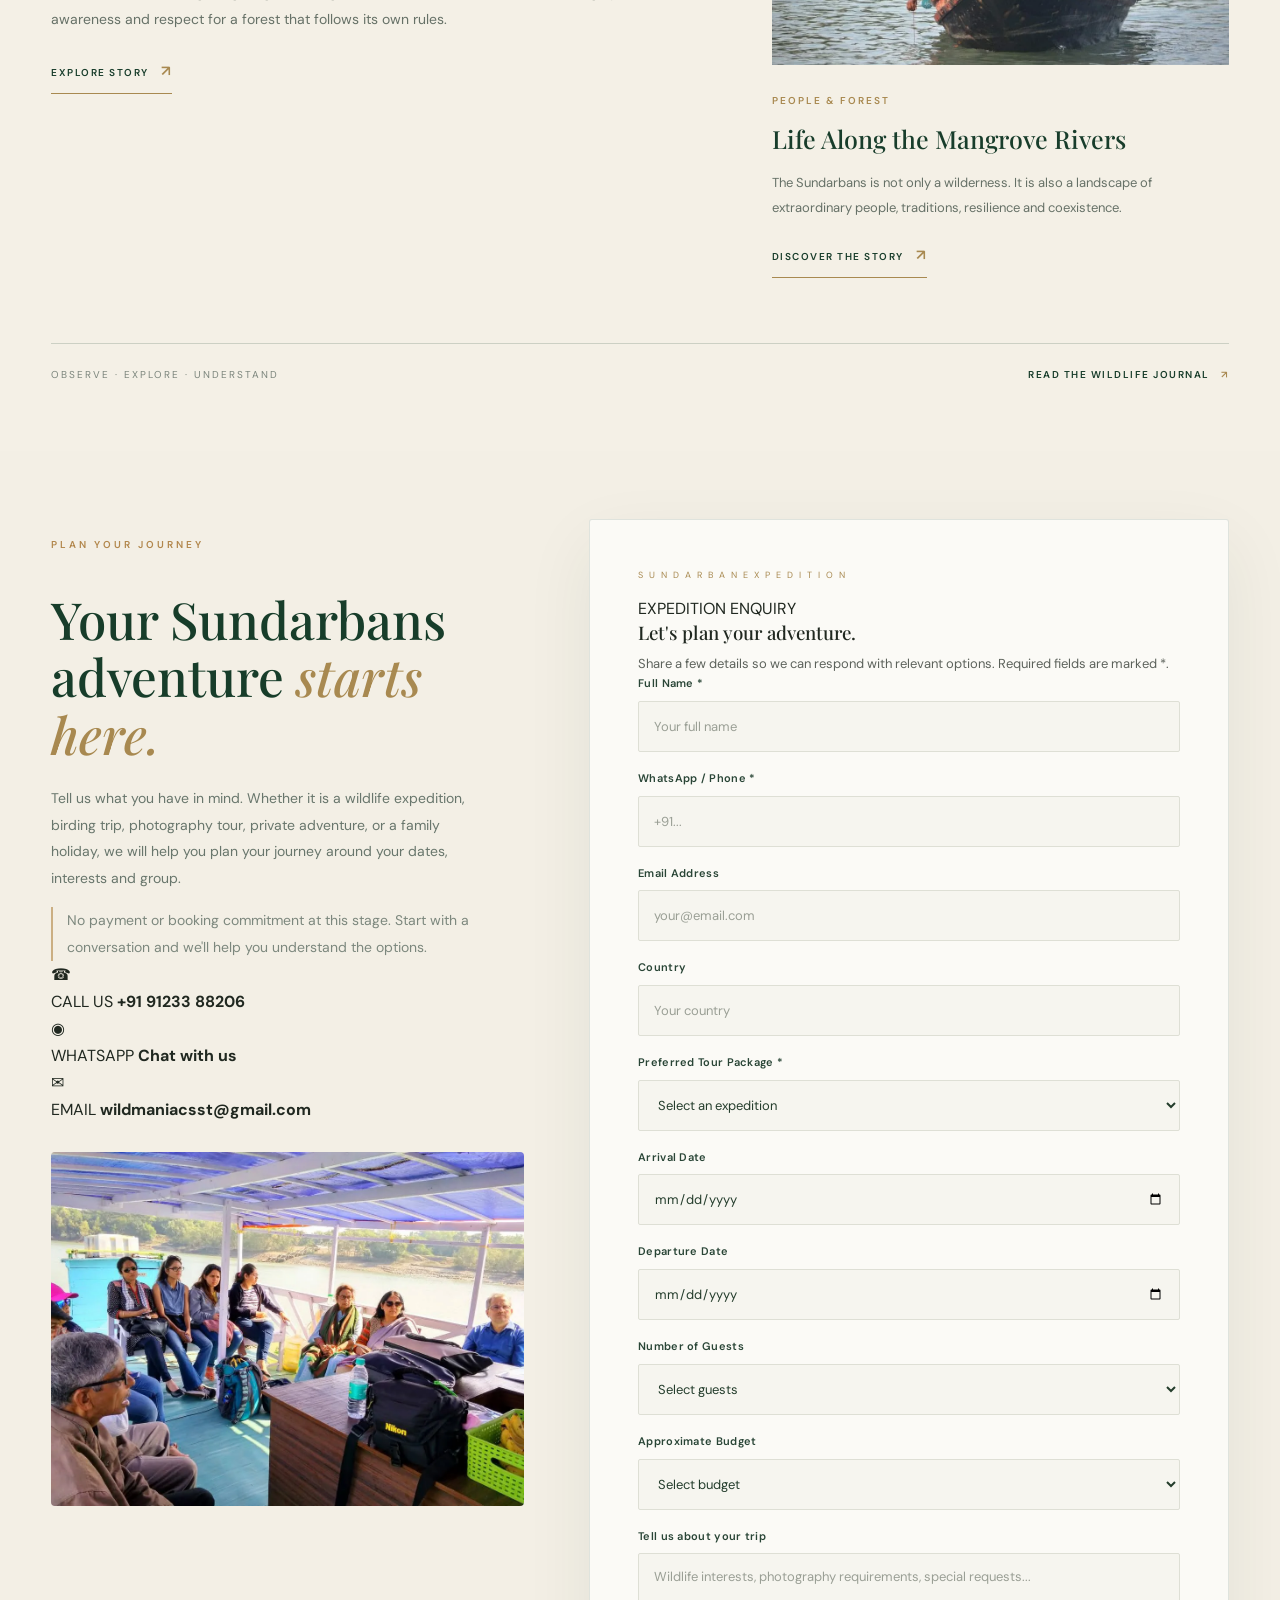
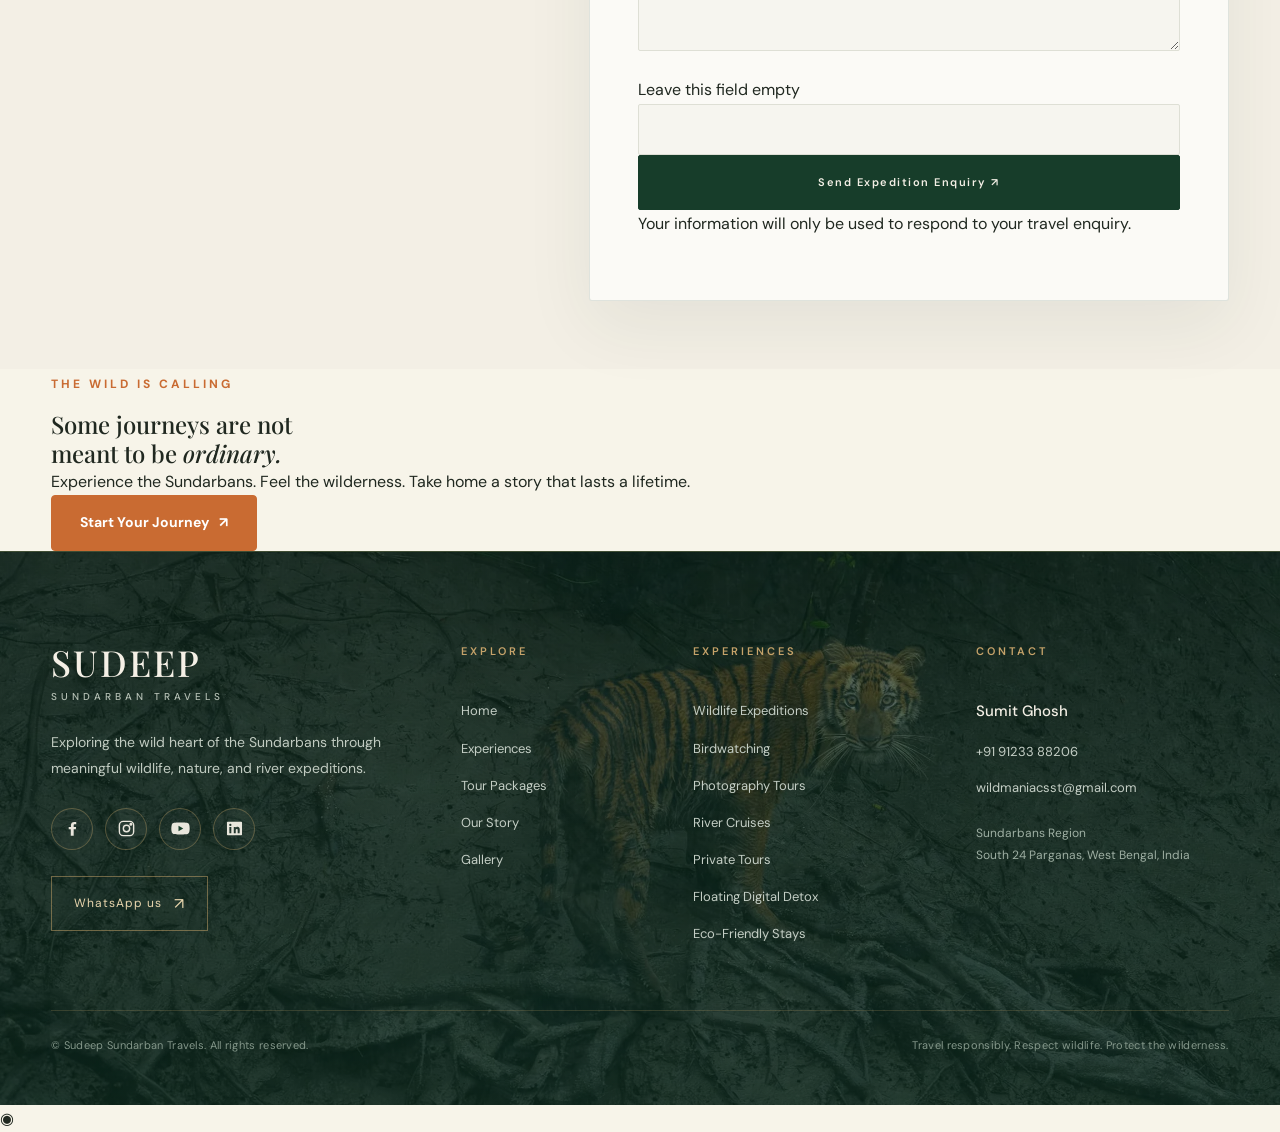
==== commit 2eda1bb7: "Add White-browed Scimitar Babbler pair to wildlife gallery" ====
--- a/index.html
+++ b/index.html
@@ -931,6 +931,7 @@
         <div class="wildlife-slide"><img decoding="async" src="crock%203.webp" alt="Estuarine crocodile in Sundarbans" loading="lazy"><div class="wildlife-slide-caption">ESTUARINE CROCODILE · SUNDARBANS</div></div>
         <div class="wildlife-slide"><img decoding="async" src="black%20capped.webp" alt="Black-capped kingfisher in the Sundarbans mangrove waterways" loading="lazy"><div class="wildlife-slide-caption">BLACK-CAPPED KINGFISHER</div></div>
         <div class="wildlife-slide"><img decoding="async" src="brown%201.webp" alt="Brown winged kingfisher" loading="lazy"><div class="wildlife-slide-caption">BROWN-WINGED KINGFISHER</div></div>
+        <div class="wildlife-slide"><img decoding="async" src="scimiter_babler.webp" alt="Pair of White-browed Scimitar Babblers perched together in woodland" loading="lazy"><div class="wildlife-slide-caption">WHITE-BROWED SCIMITAR BABBLER · A PAIR IN THE WILD</div></div>
         <div class="wildlife-slide"><img decoding="async" src="WHITE%20BELLIED%202.webp" alt="White-bellied sea eagle soaring above Sundarbans tidal waterways" loading="lazy"><div class="wildlife-slide-caption">WHITE-BELLIED SEA EAGLE · TIDAL WATERS</div></div>
       </div>
       <div class="wildlife-carousel-controls"><button type="button" class="gallery-control" id="wildlifeGalleryPrev" aria-label="Previous gallery images">←</button><span class="gallery-control-label">WILDLIFE &amp; WILDERNESS</span><button type="button" class="gallery-control" id="wildlifeGalleryNext" aria-label="Next gallery images">→</button></div>
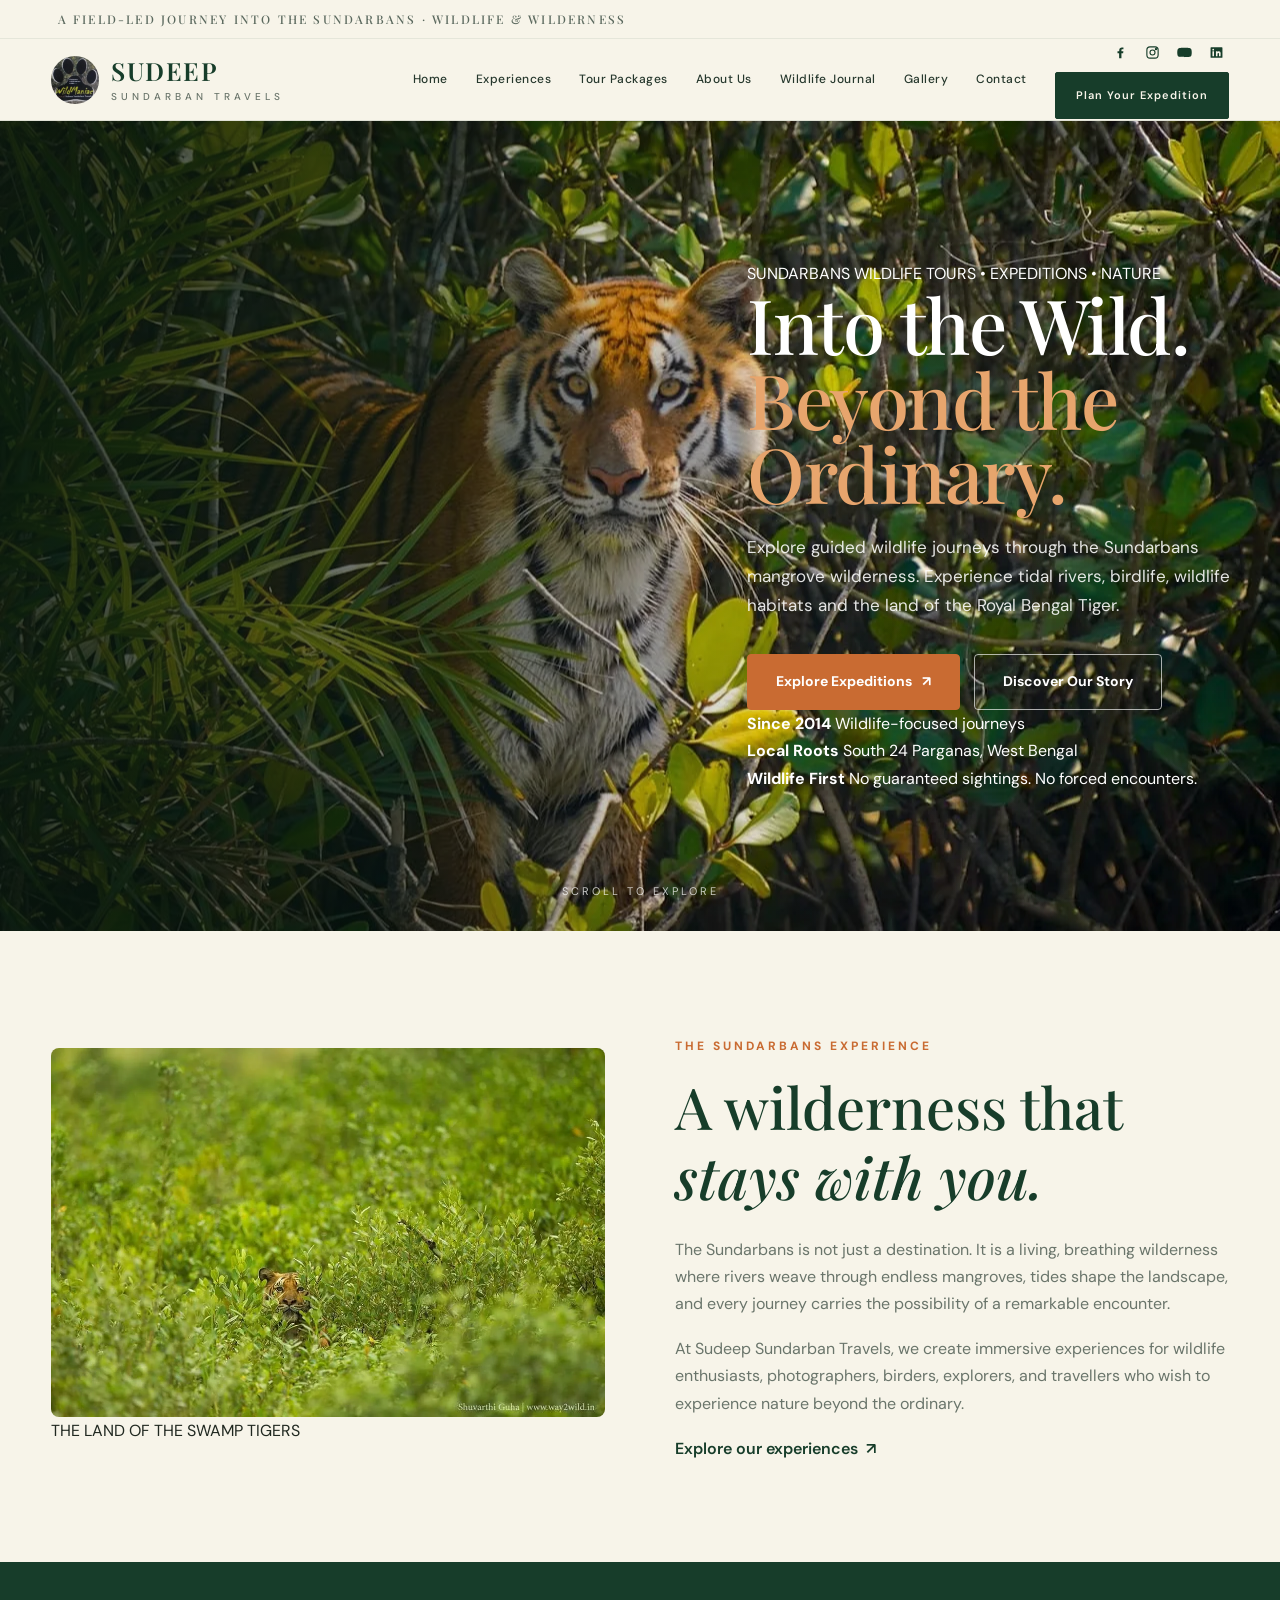
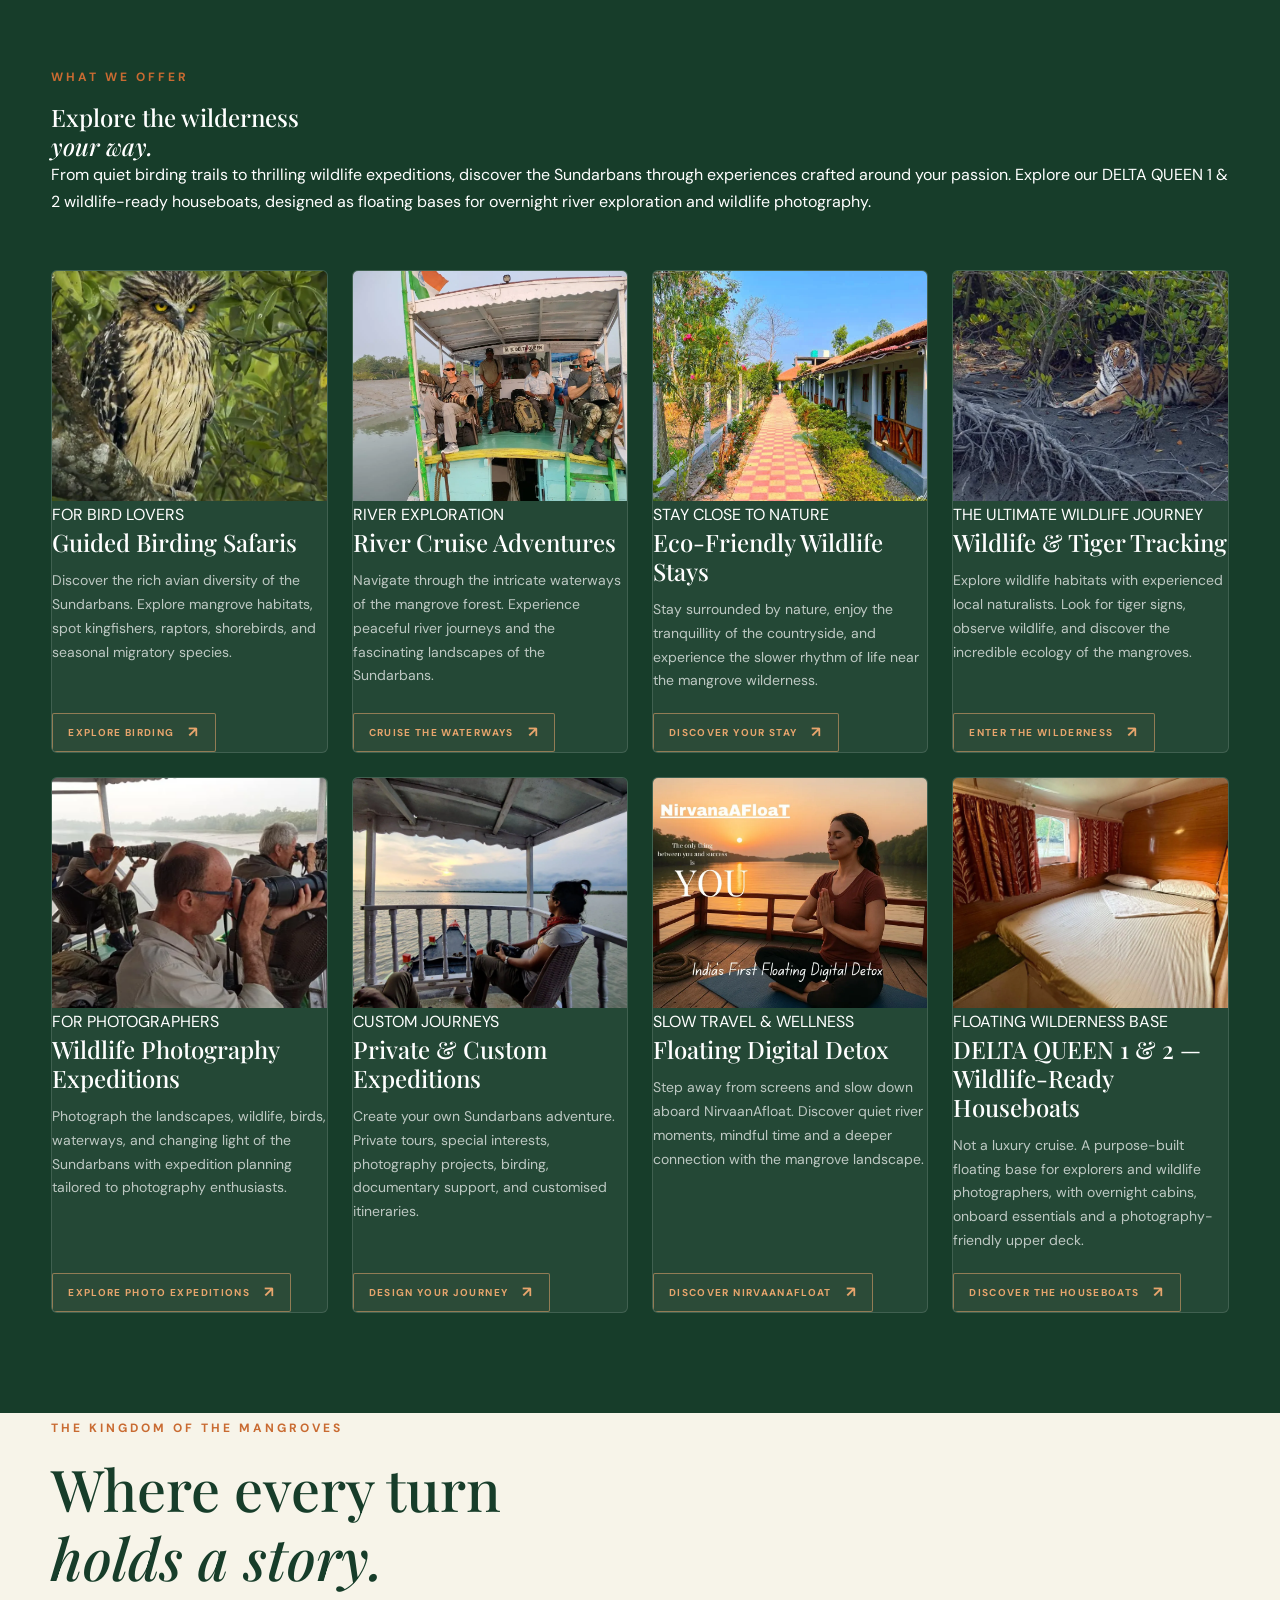
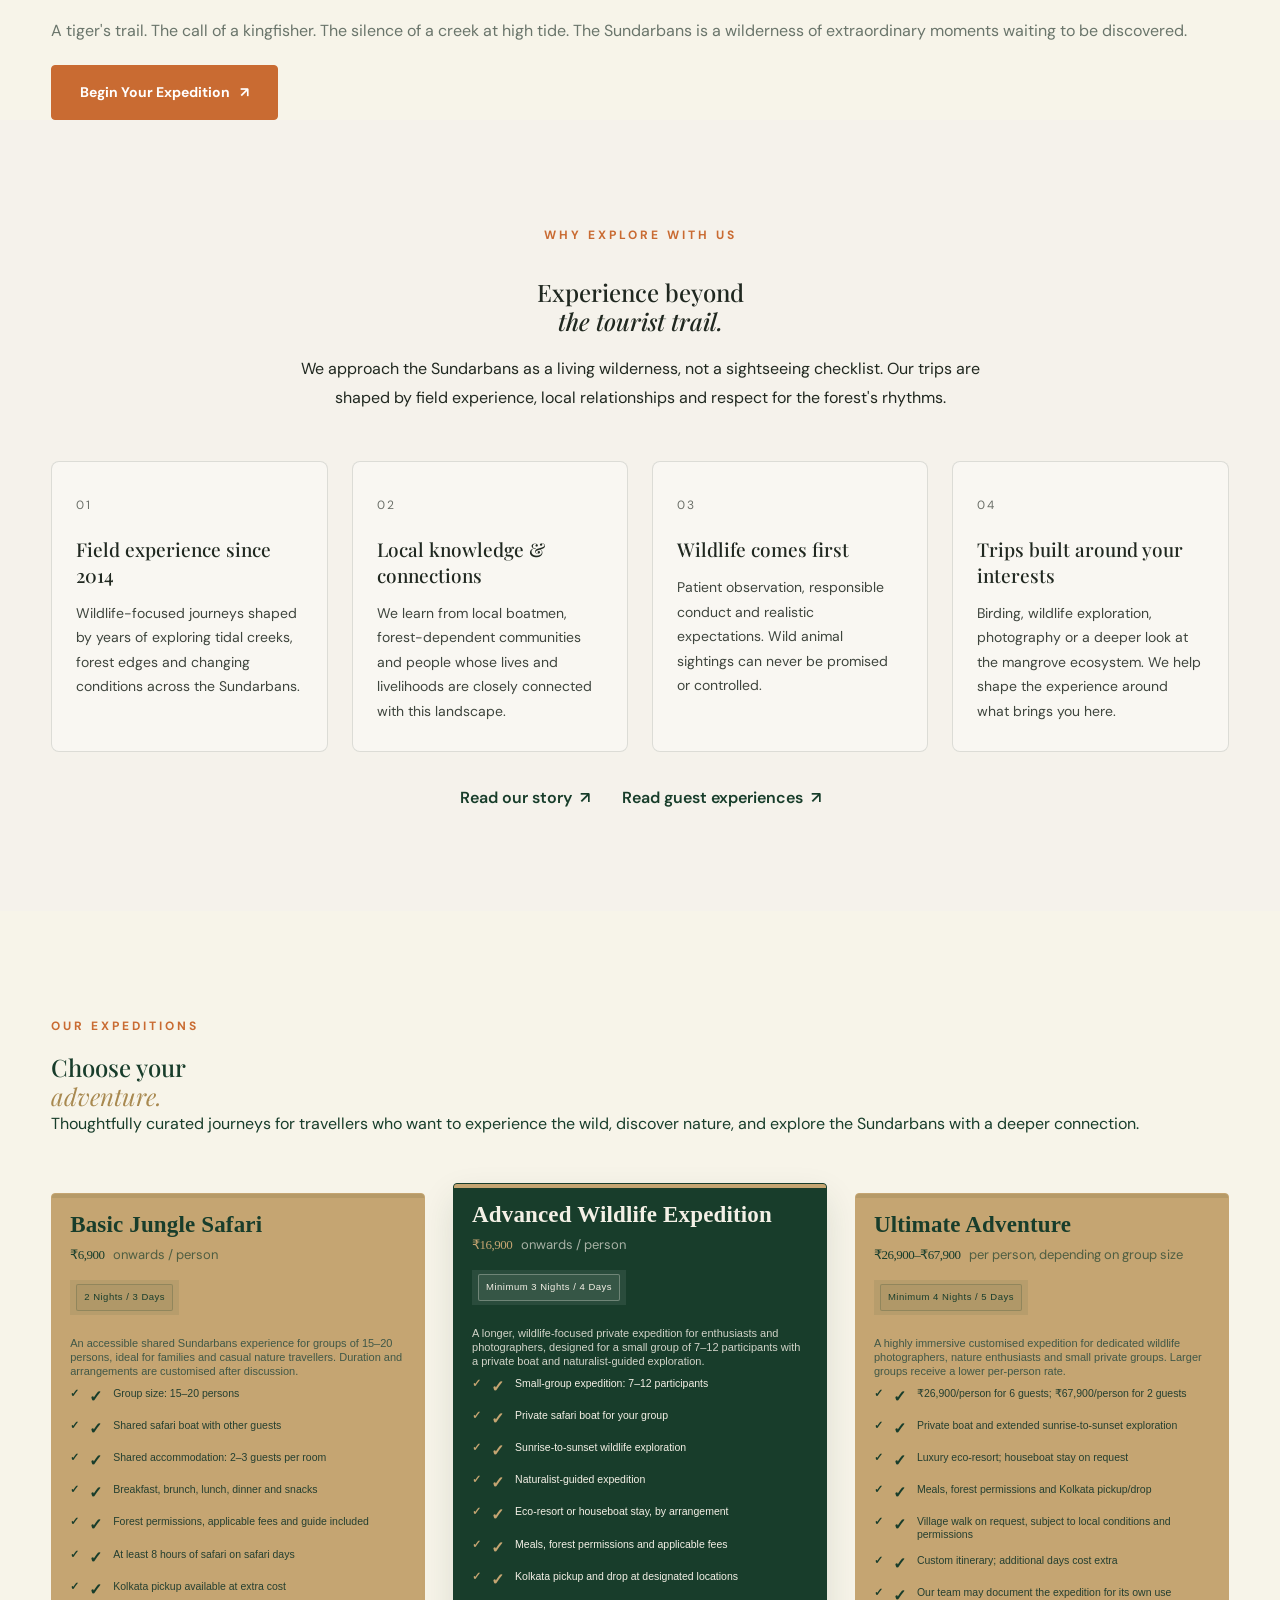
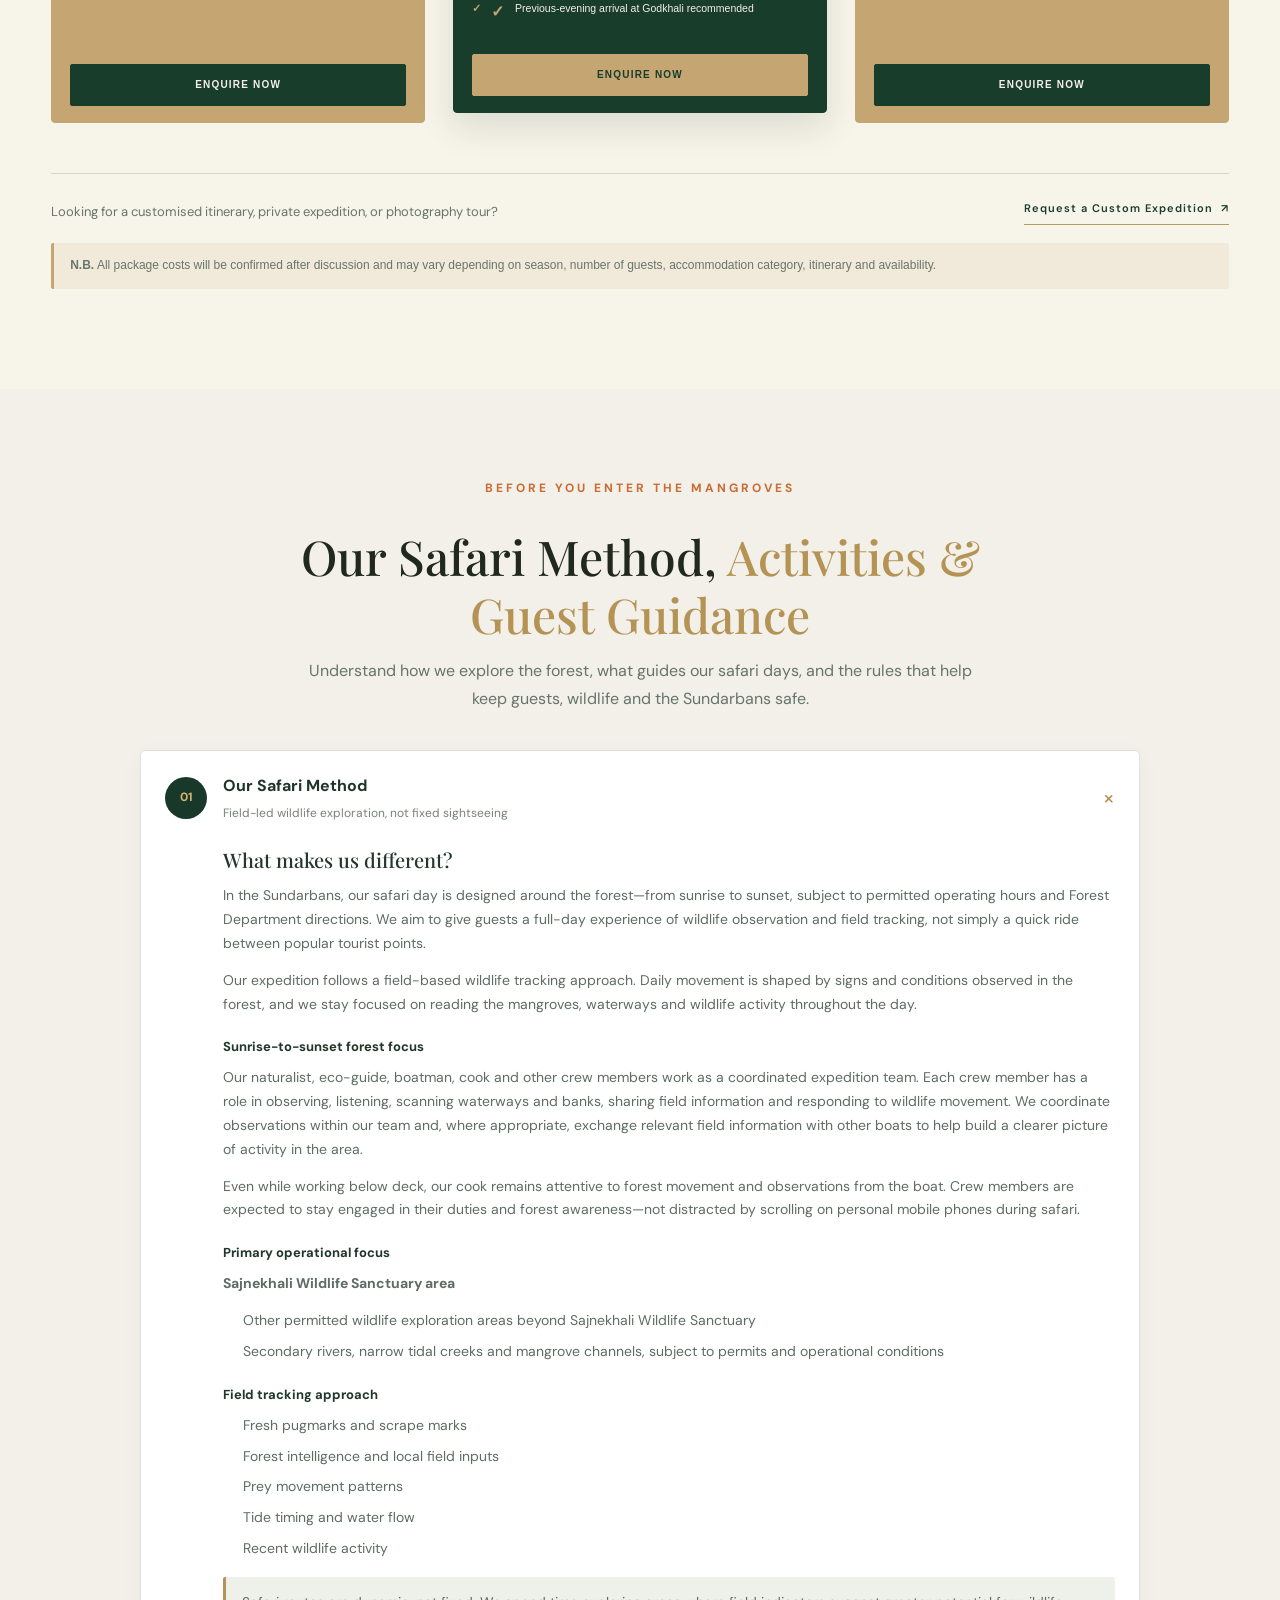
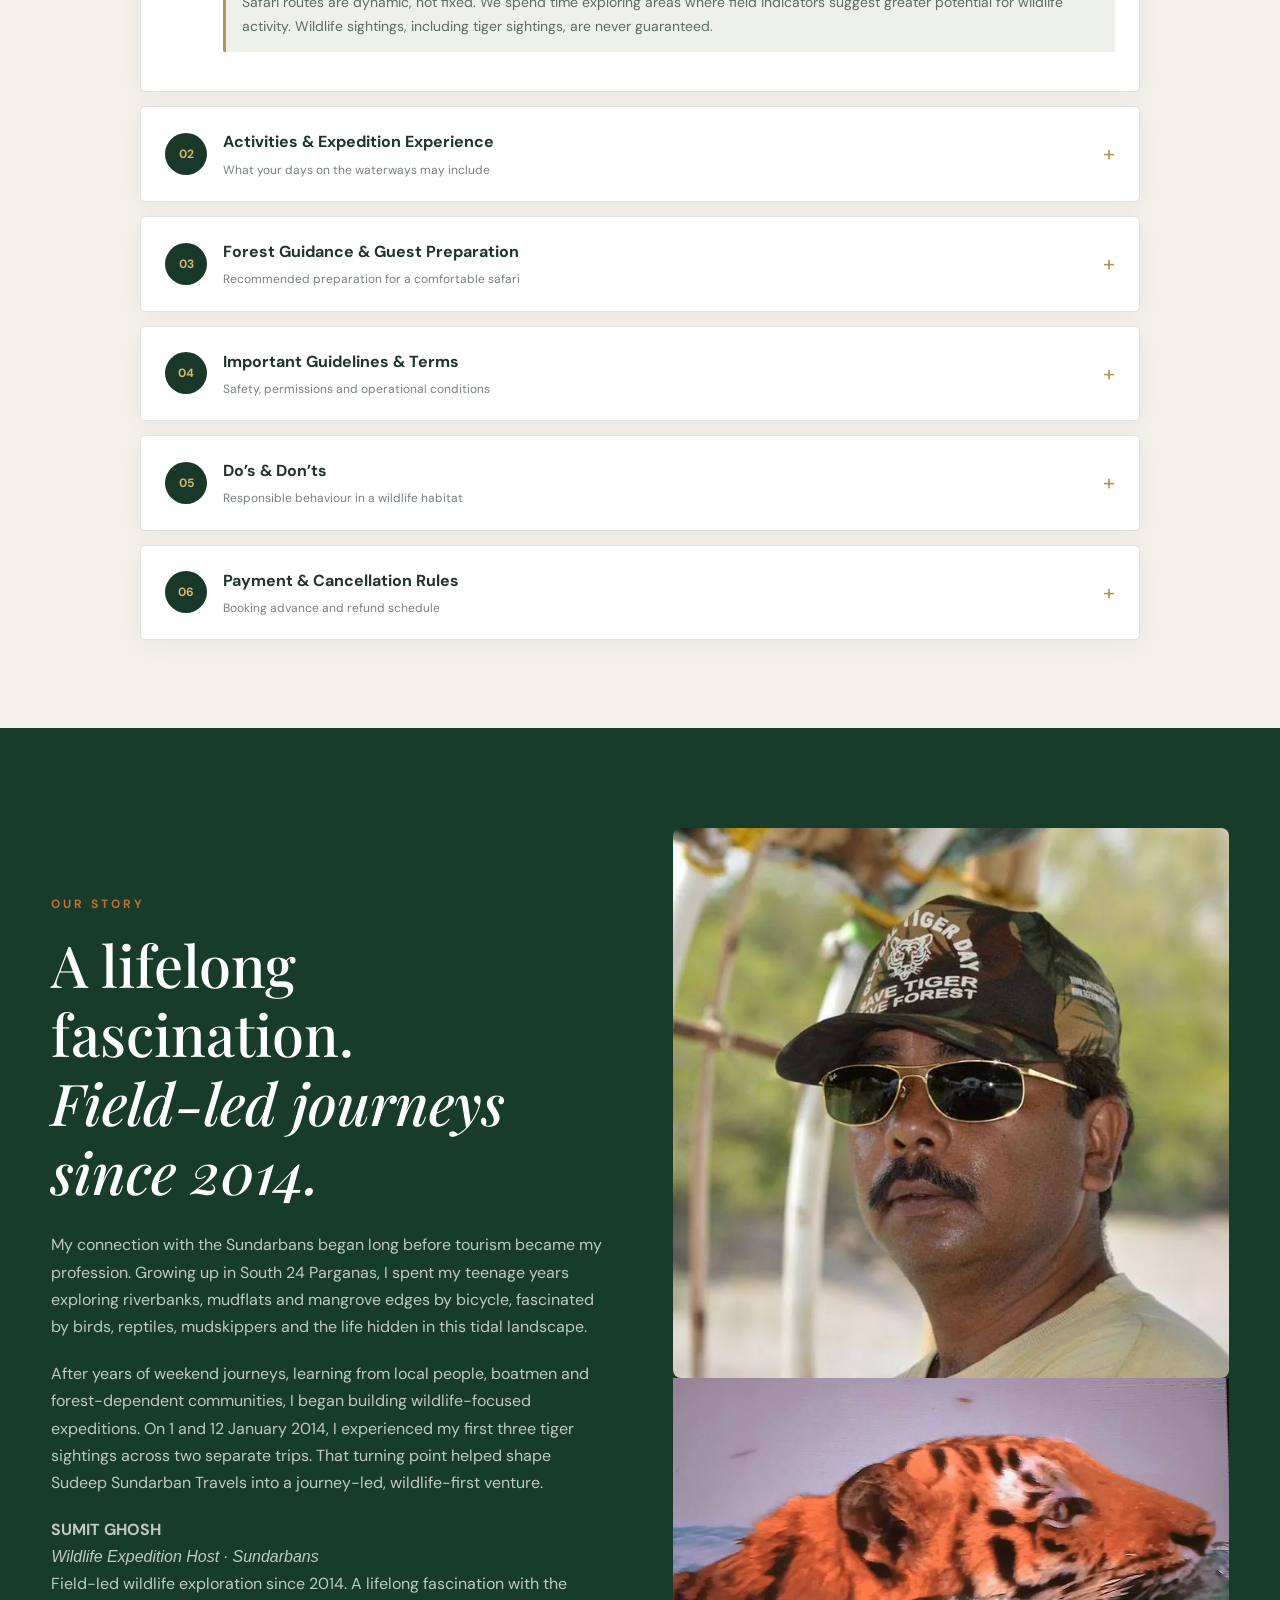
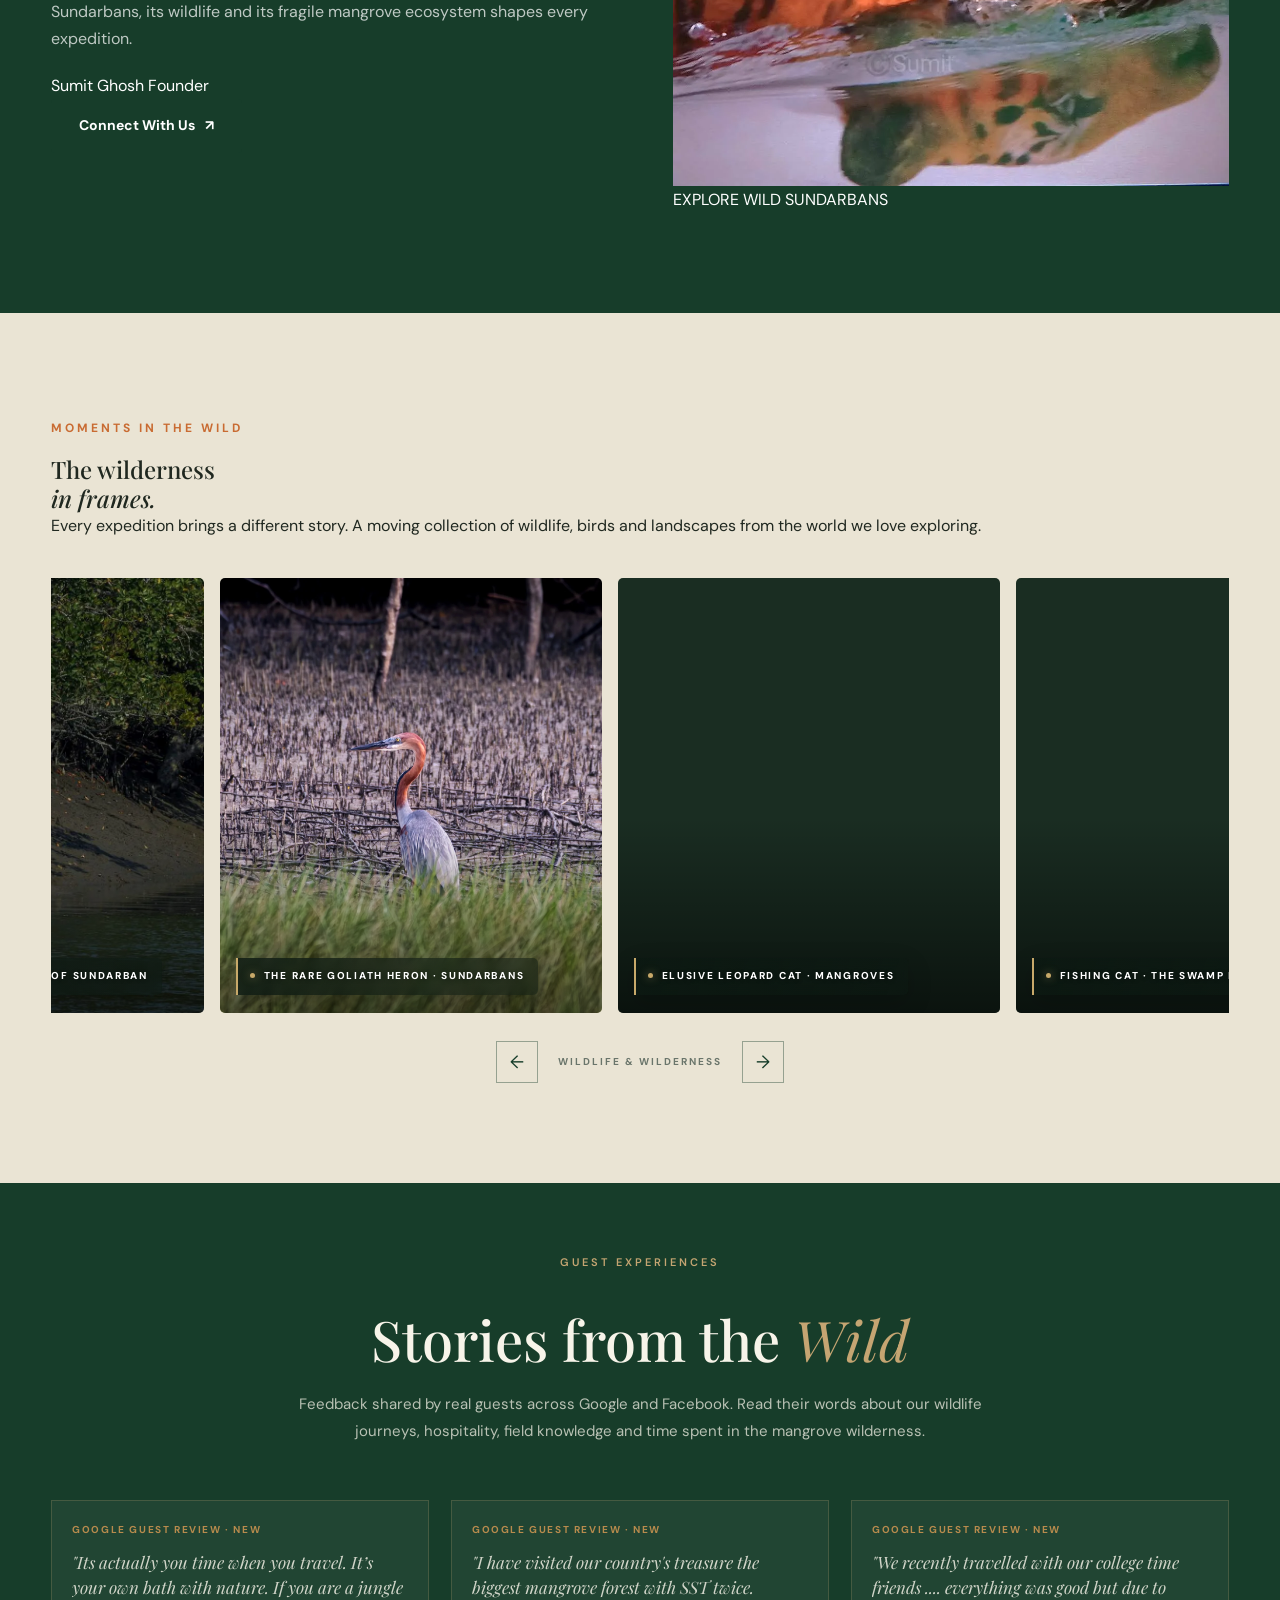
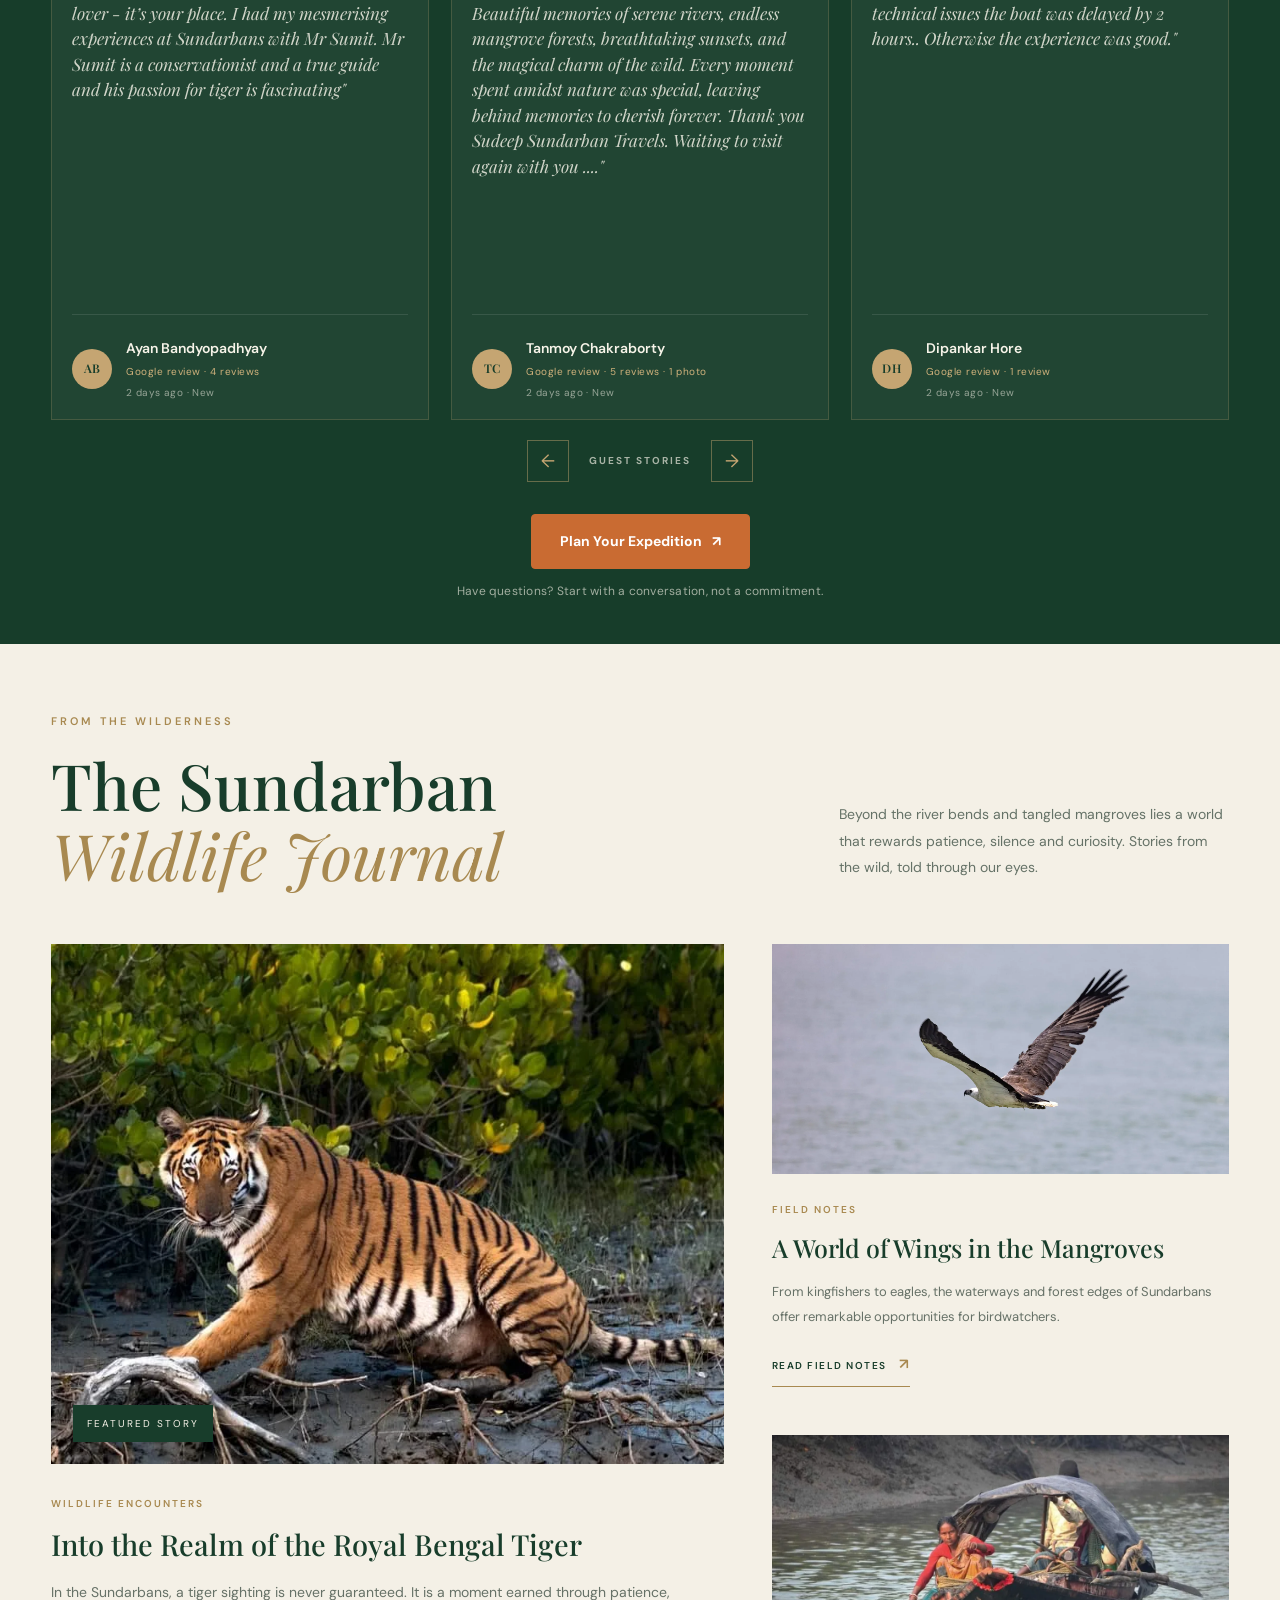
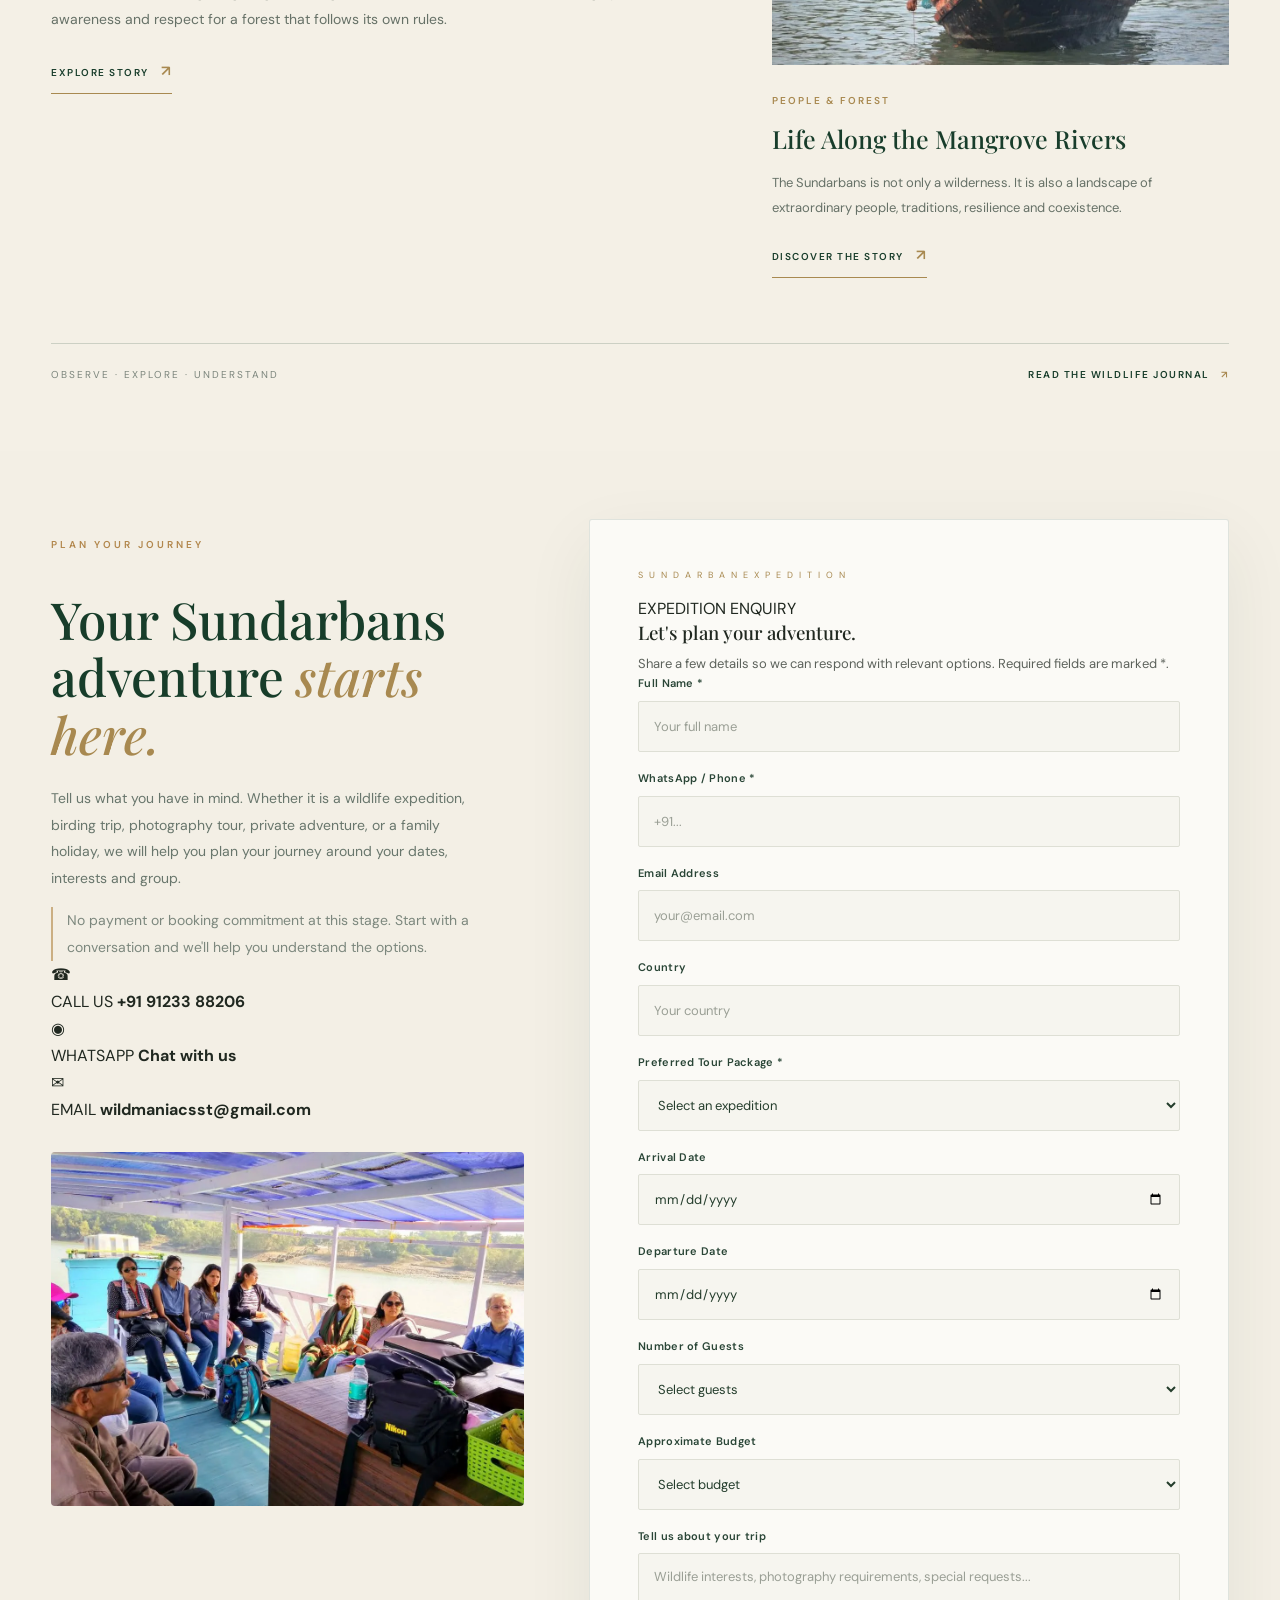
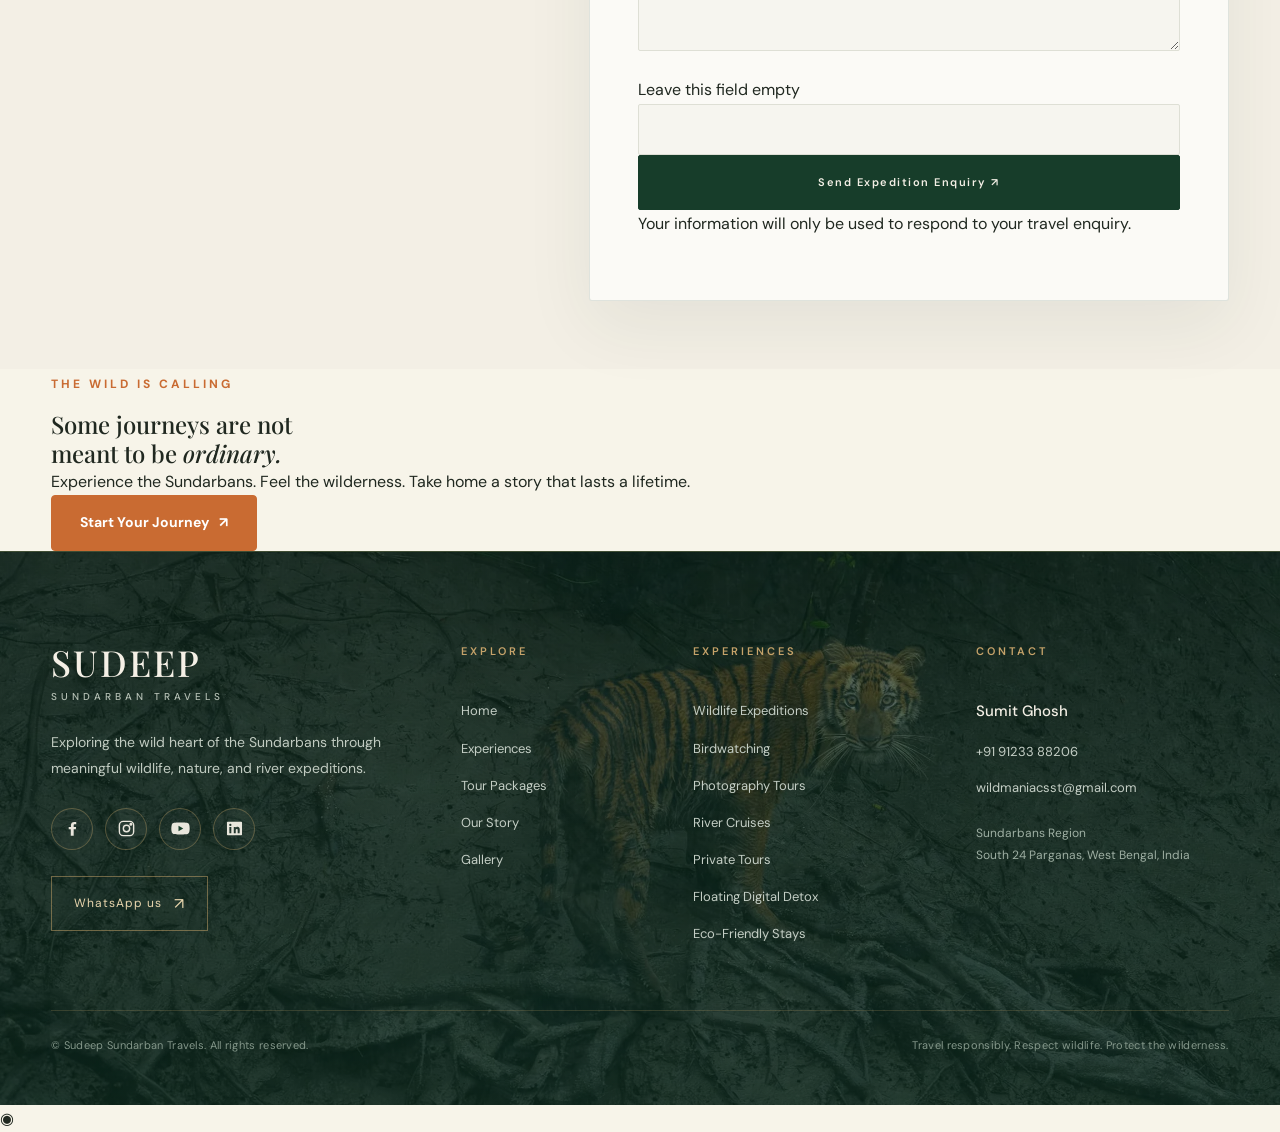
==== commit acebb1ea: "Improve descriptive wildlife image alt text" ====
--- a/index.html
+++ b/index.html
@@ -1131,7 +1131,7 @@
 
                 <a href="sundarban-birding-expedition.html" class="journal-image">
                     <img decoding="async" src="https://wildmaniacsst-cell.github.io/sudeep-sundarban-travels/WHITE%20BELLIED%202.webp"
-                         alt="Birdlife of the Sundarbans"
+                         alt="White-bellied sea eagle in the Sundarbans"
                          loading="lazy">
                 </a>
 
@@ -1268,7 +1268,7 @@
           </div>
 
           <div class="booking-contact-image-wrap">
-            <img decoding="async" src="BOAT%203.webp" alt="Sundarban boat journey through mangrove waterways" class="booking-contact-image" loading="lazy">
+            <img decoding="async" src="BOAT%203.webp" alt="Boat journey through Sundarbans mangrove waterways" class="booking-contact-image" loading="lazy">
           </div>
 
         </div>
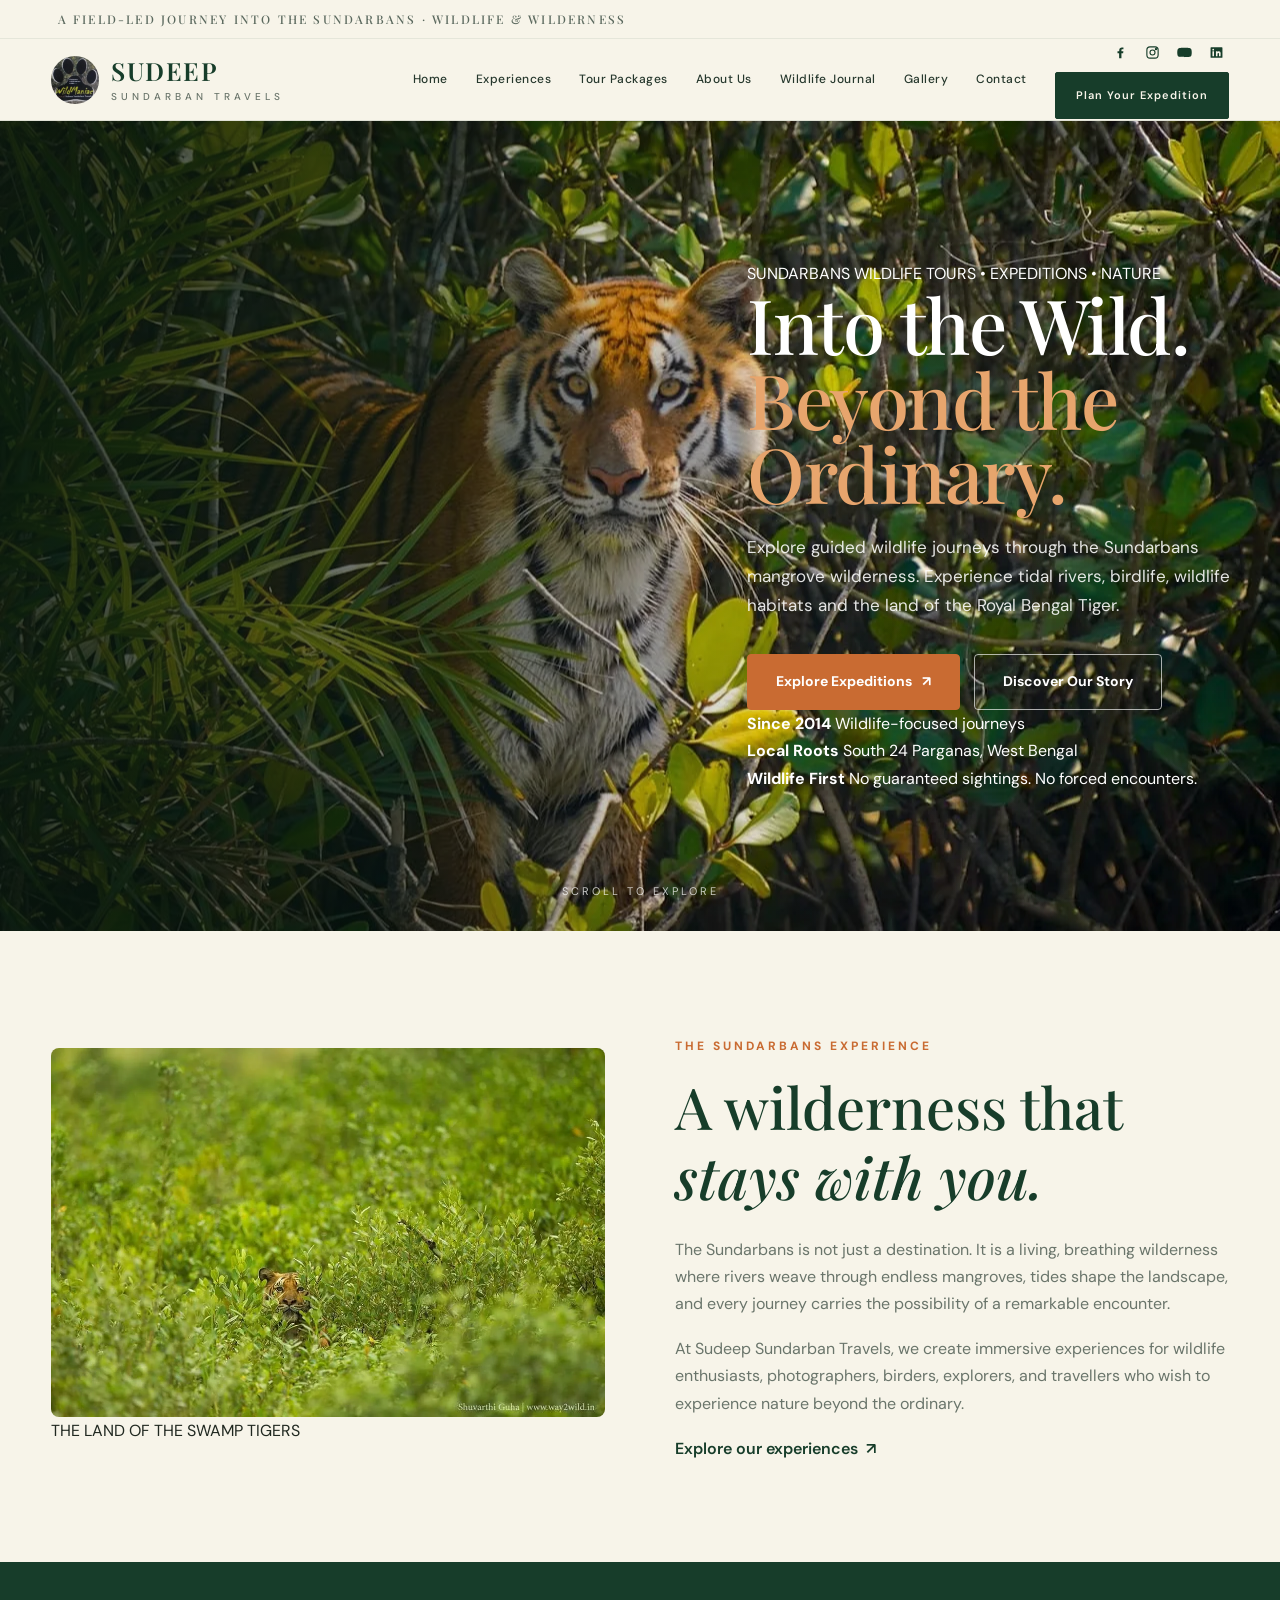
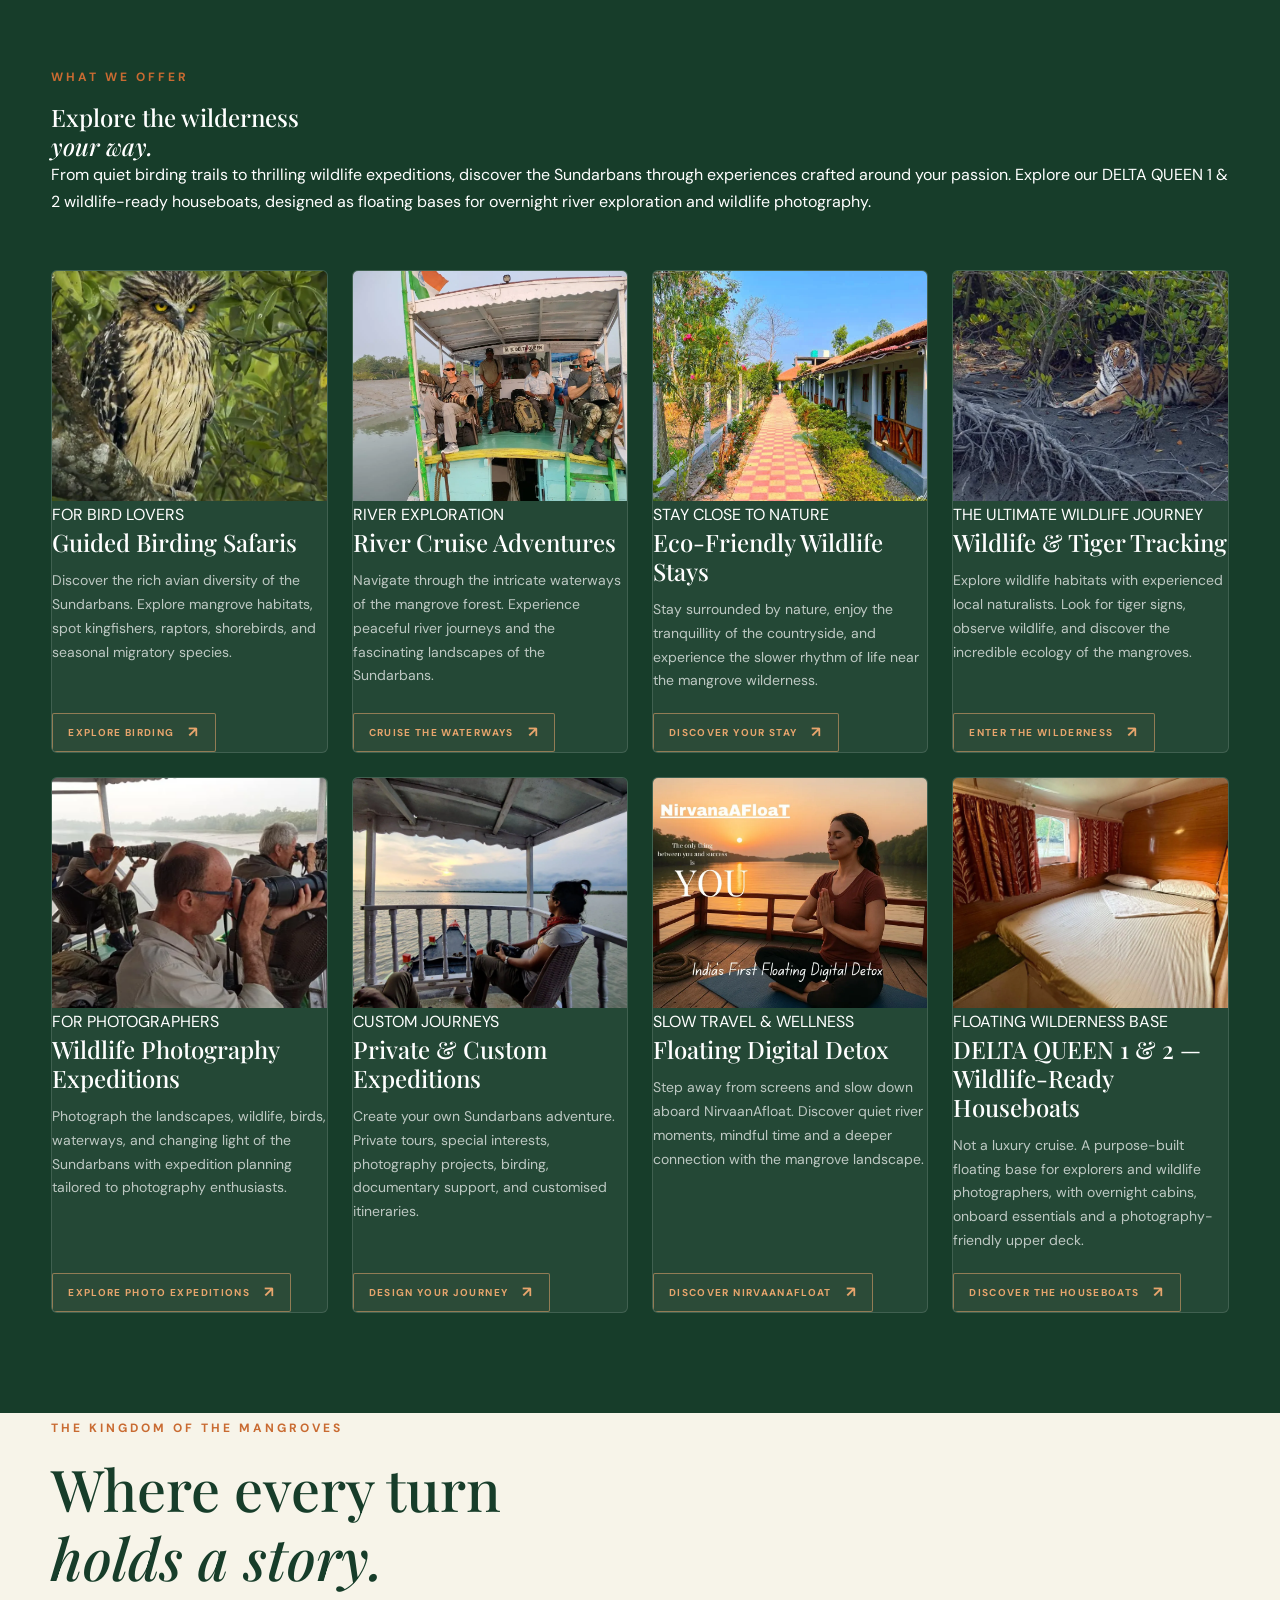
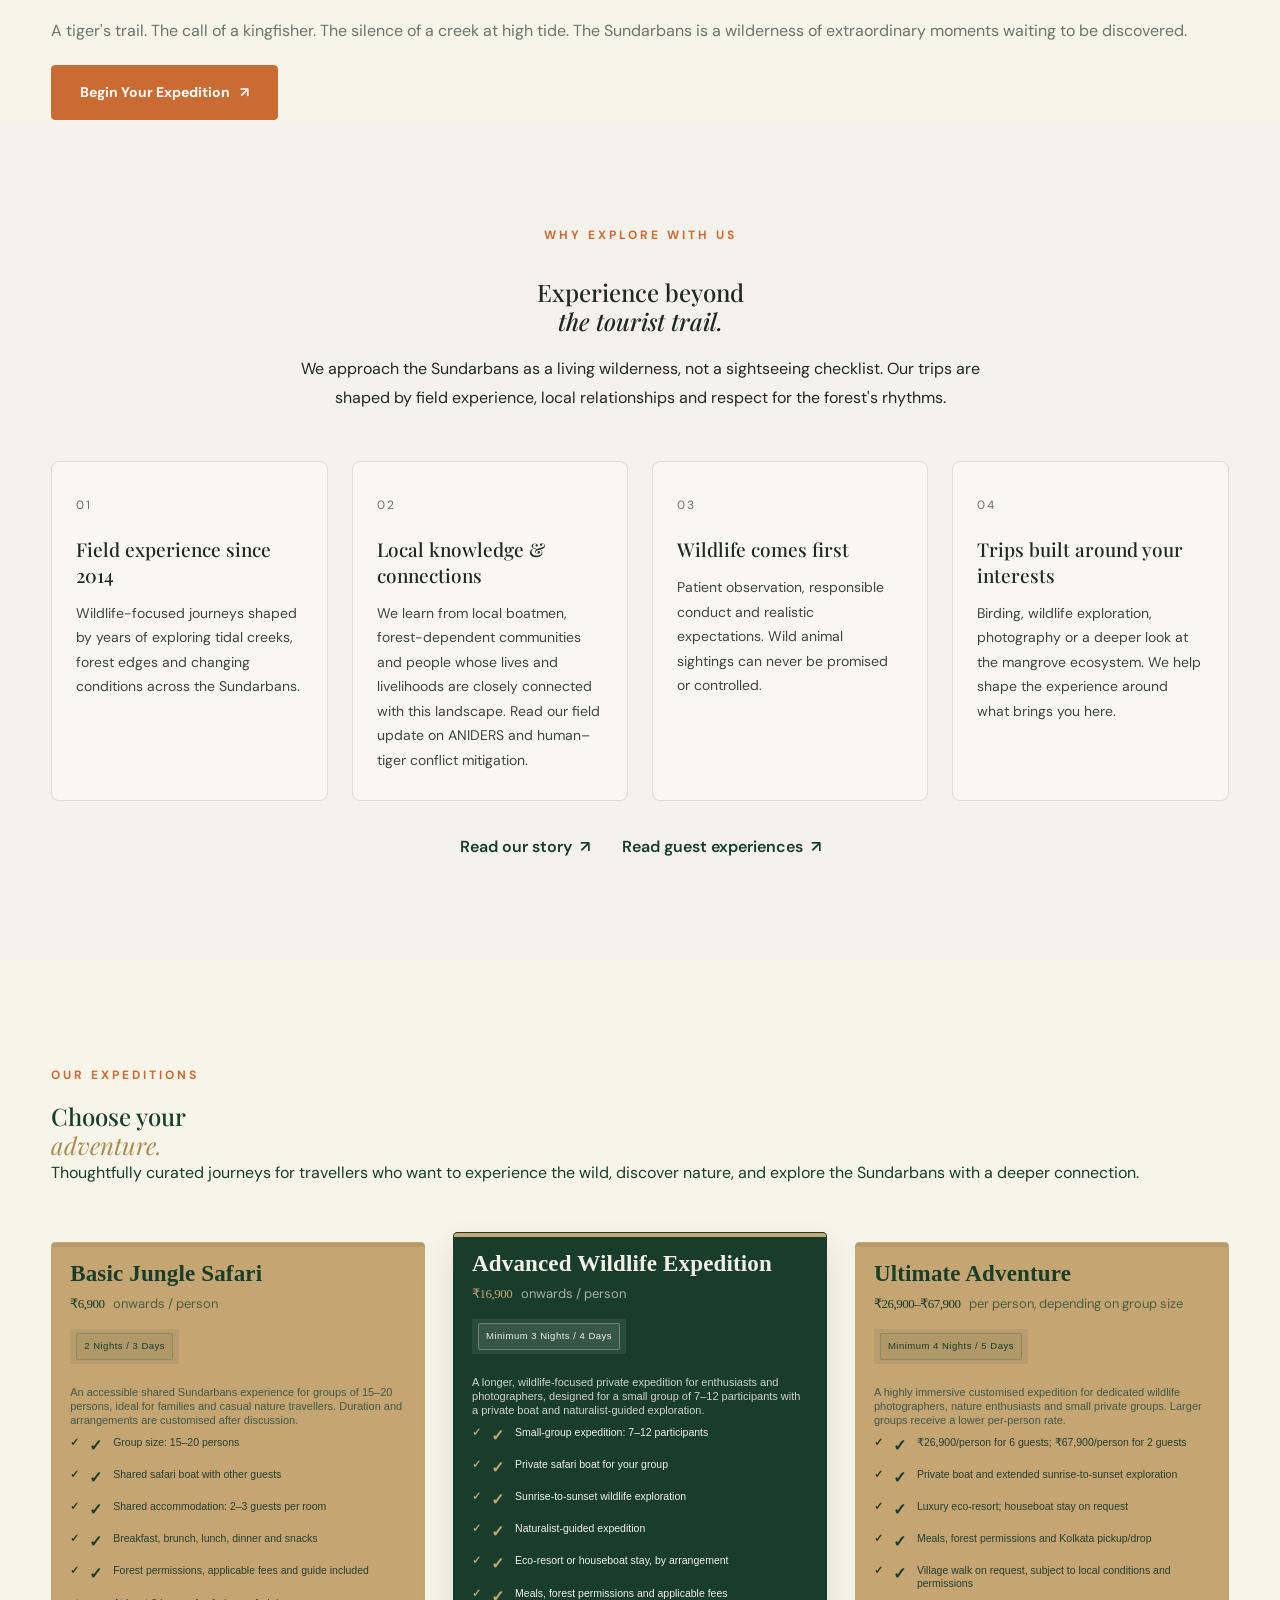
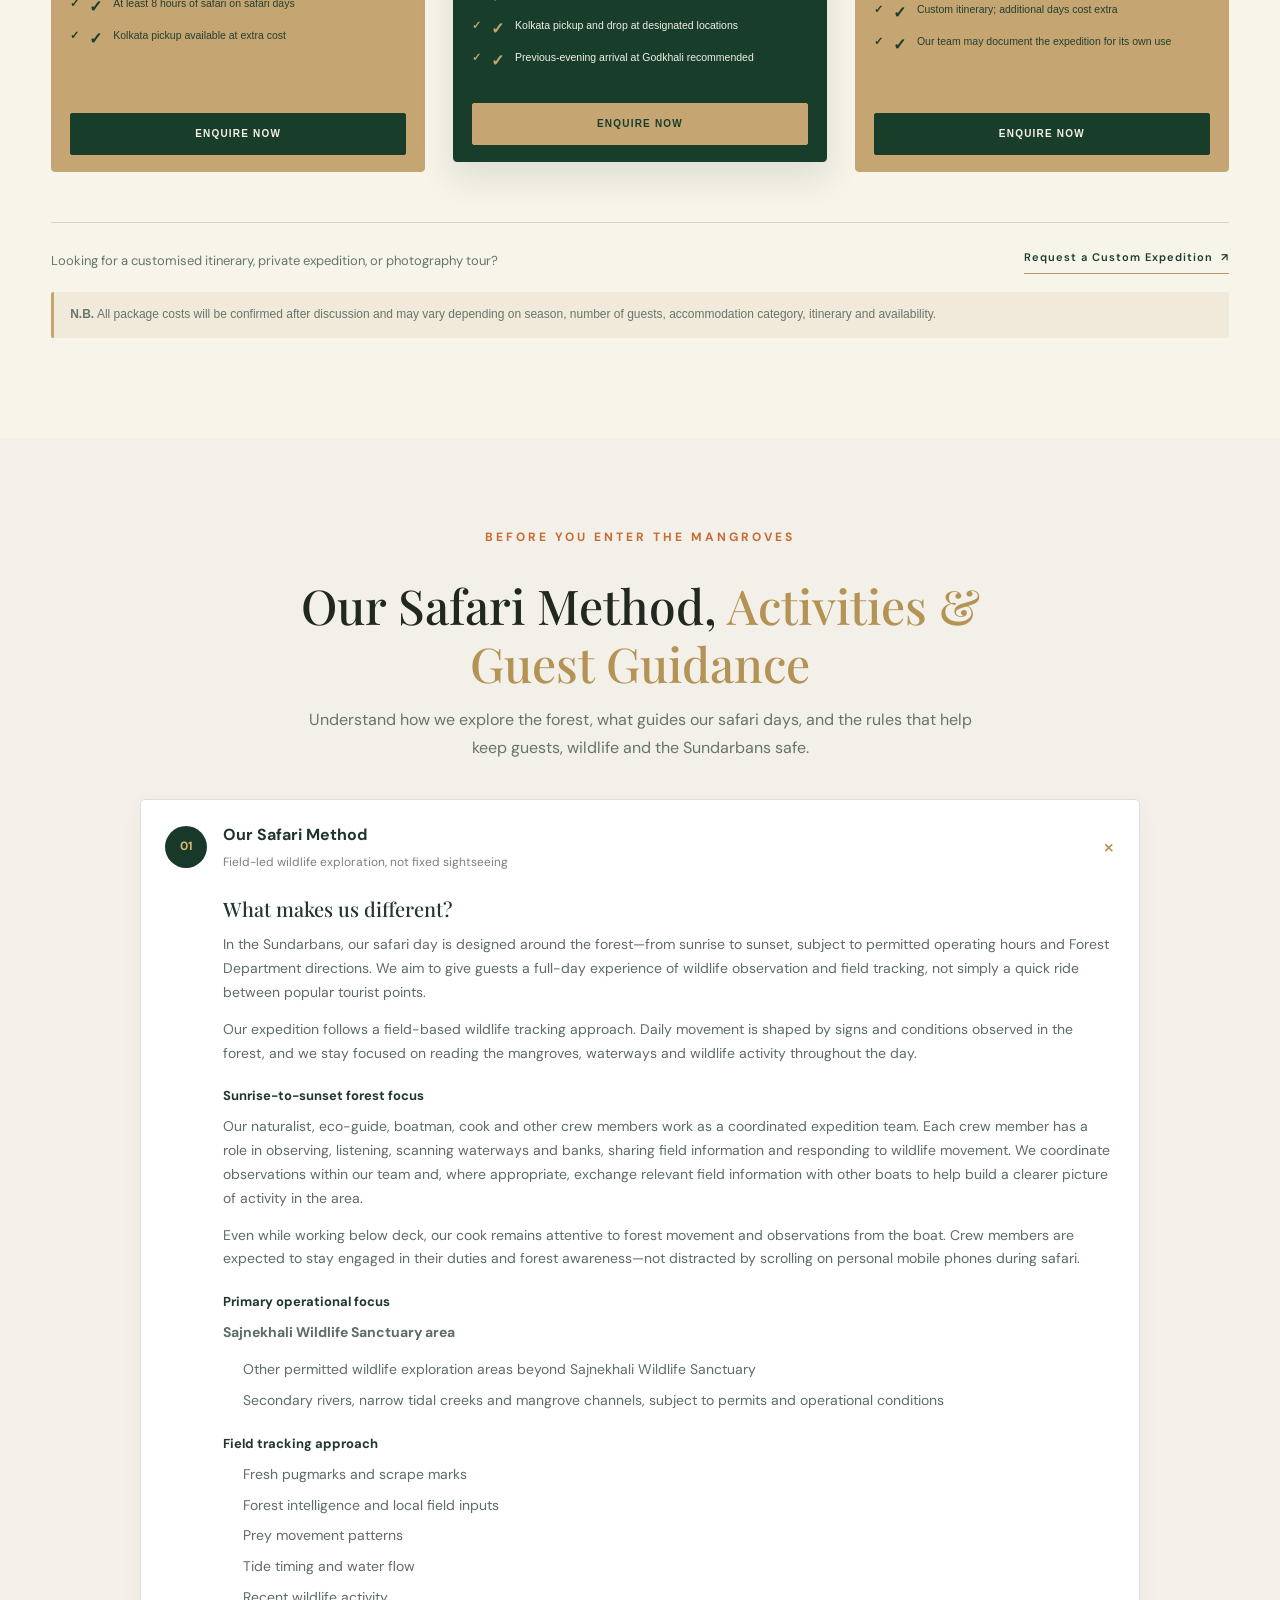
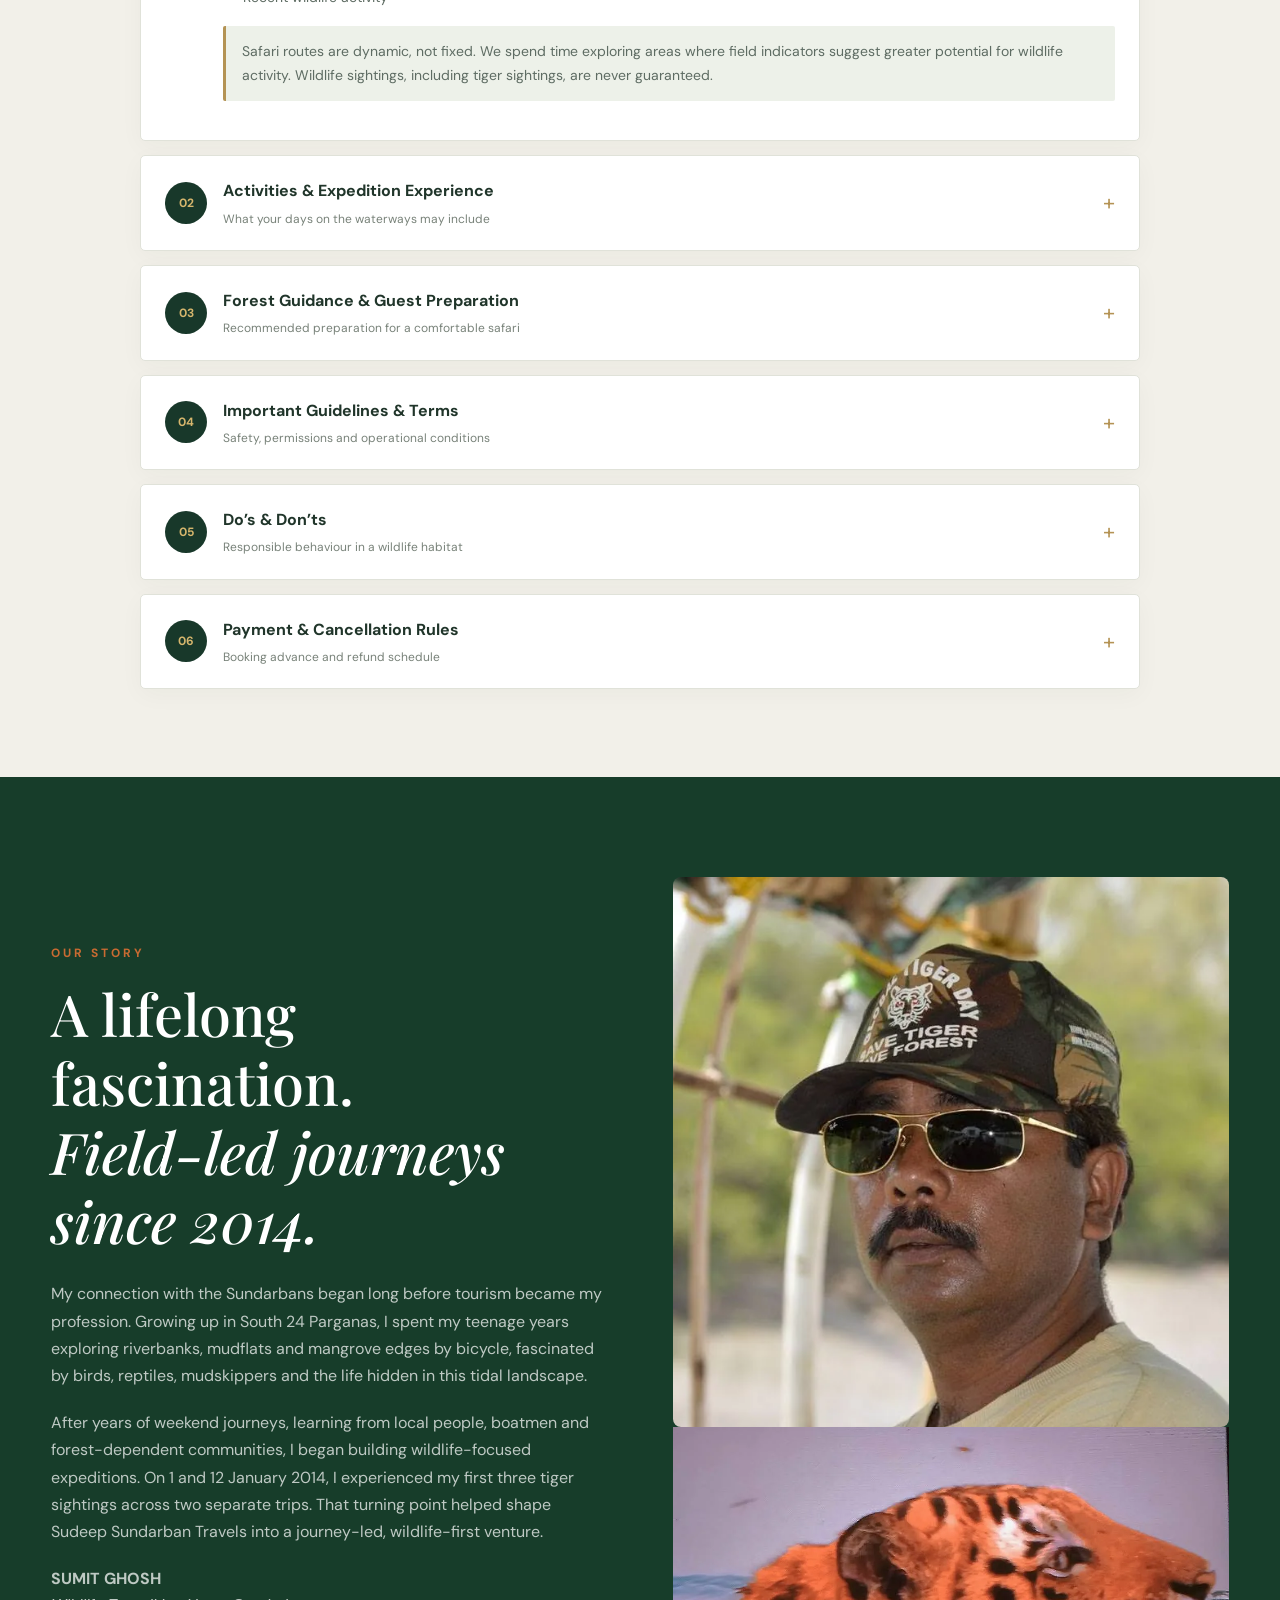
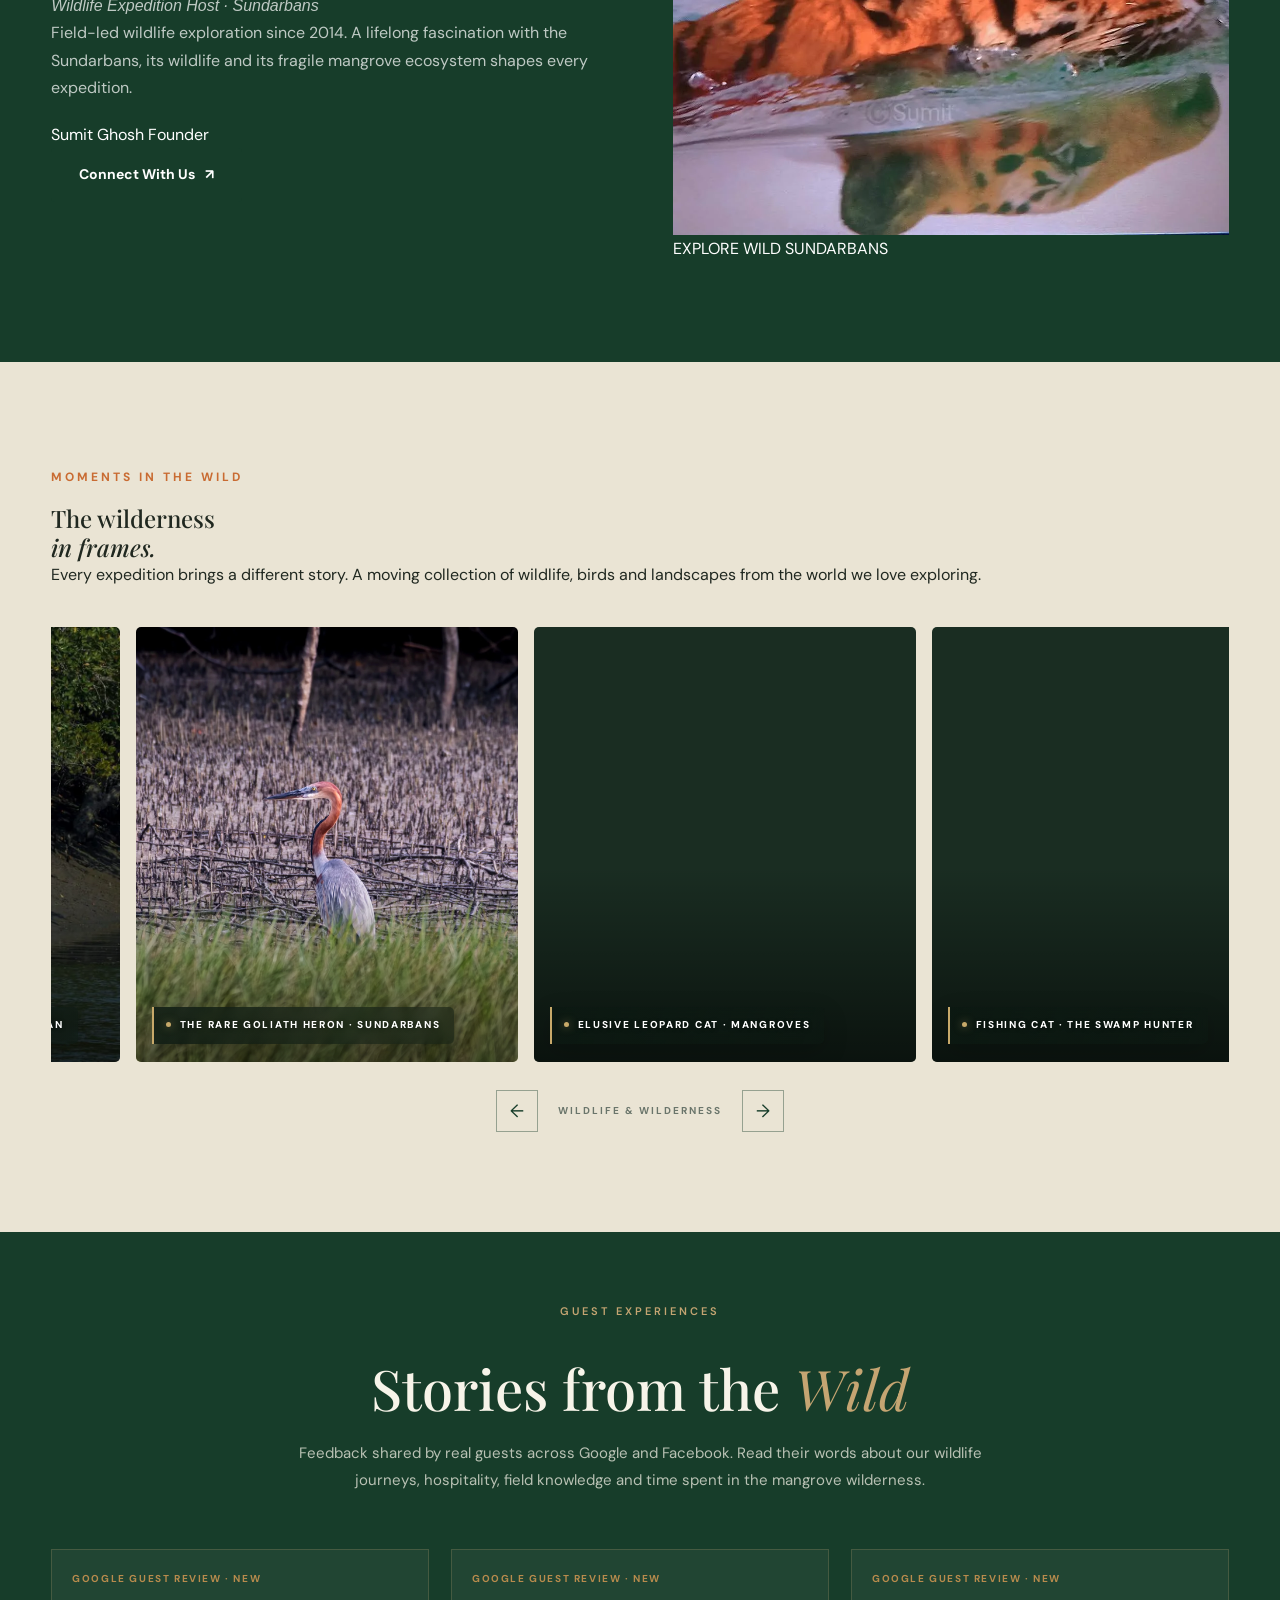
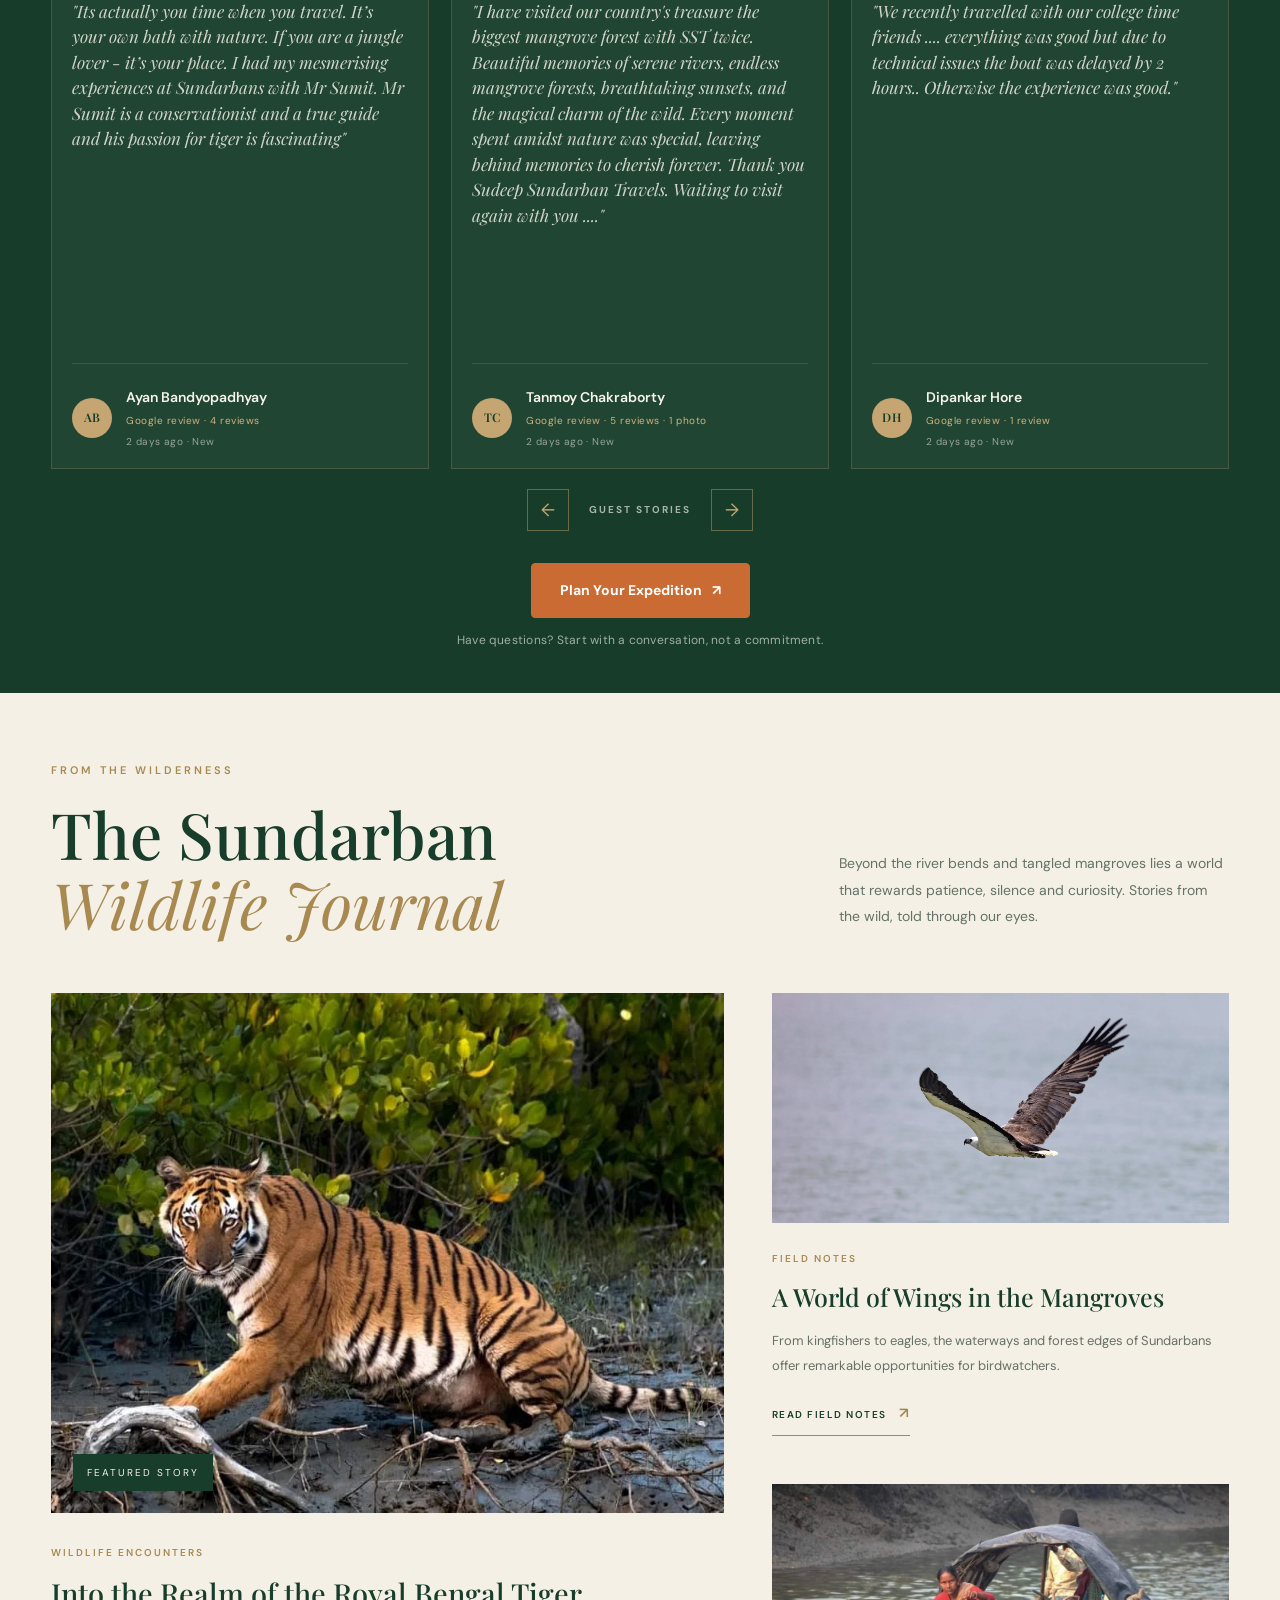
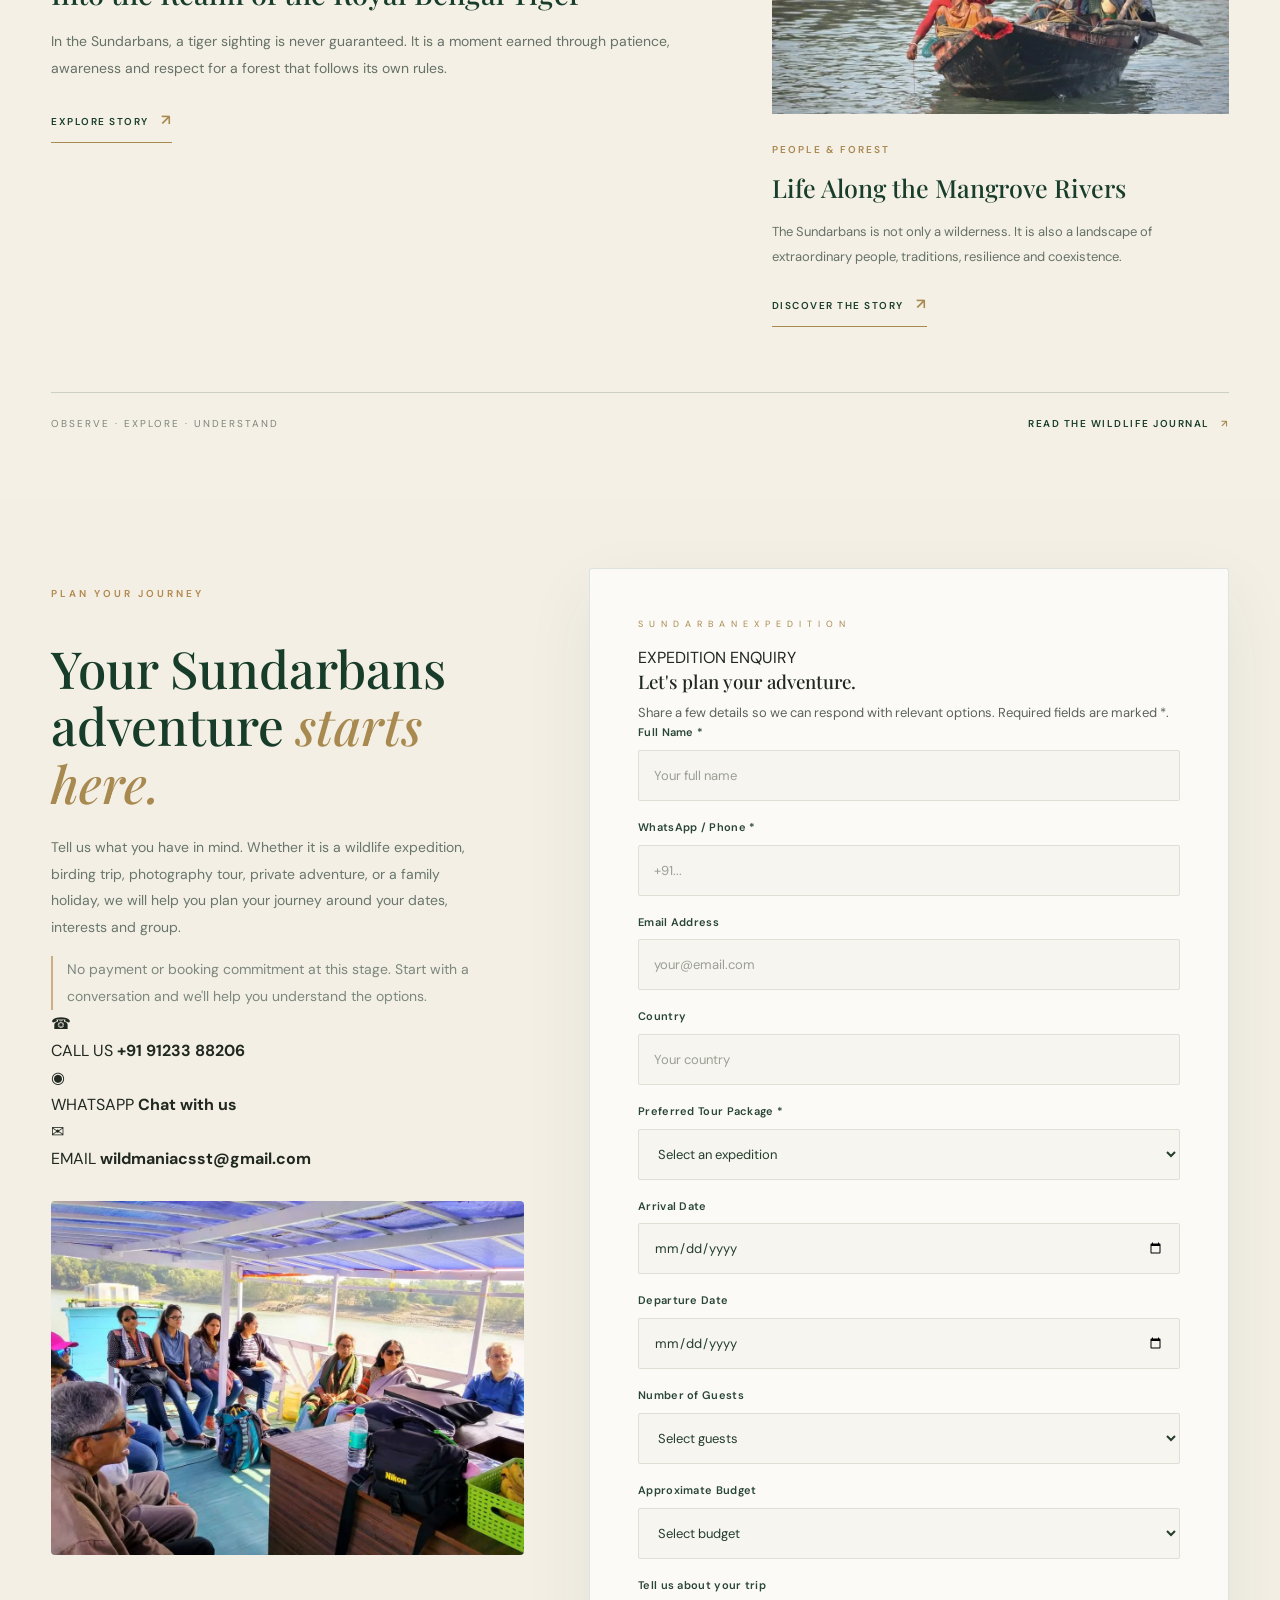
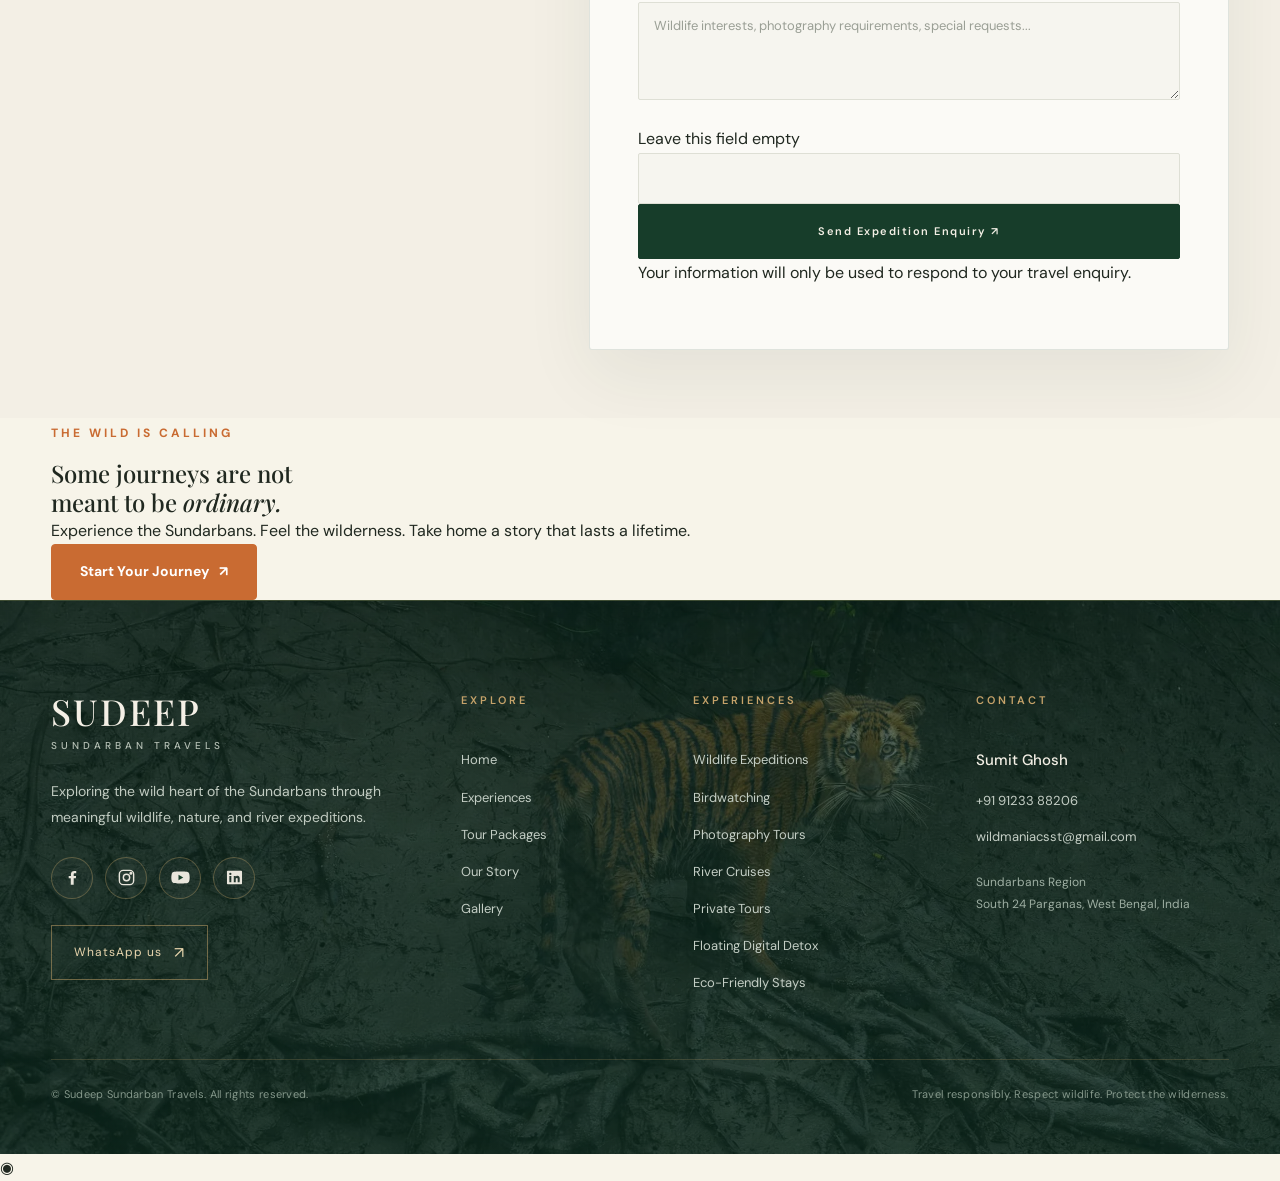
==== commit a38389c7: "Add contextual internal link to ANIDERS conservation field update" ====
--- a/index.html
+++ b/index.html
@@ -634,7 +634,7 @@
       <article class="trust-item">
         <span class="trust-number">02</span>
         <h3>Local knowledge &amp; connections</h3>
-        <p>We learn from local boatmen, forest-dependent communities and people whose lives and livelihoods are closely connected with this landscape.</p>
+        <p>We learn from local boatmen, forest-dependent communities and people whose lives and livelihoods are closely connected with this landscape. Read our field update on <a href="aniders-sundarbans-human-tiger-conflict.html">ANIDERS and human–tiger conflict mitigation</a>.</p>
       </article>
       <article class="trust-item">
         <span class="trust-number">03</span>
